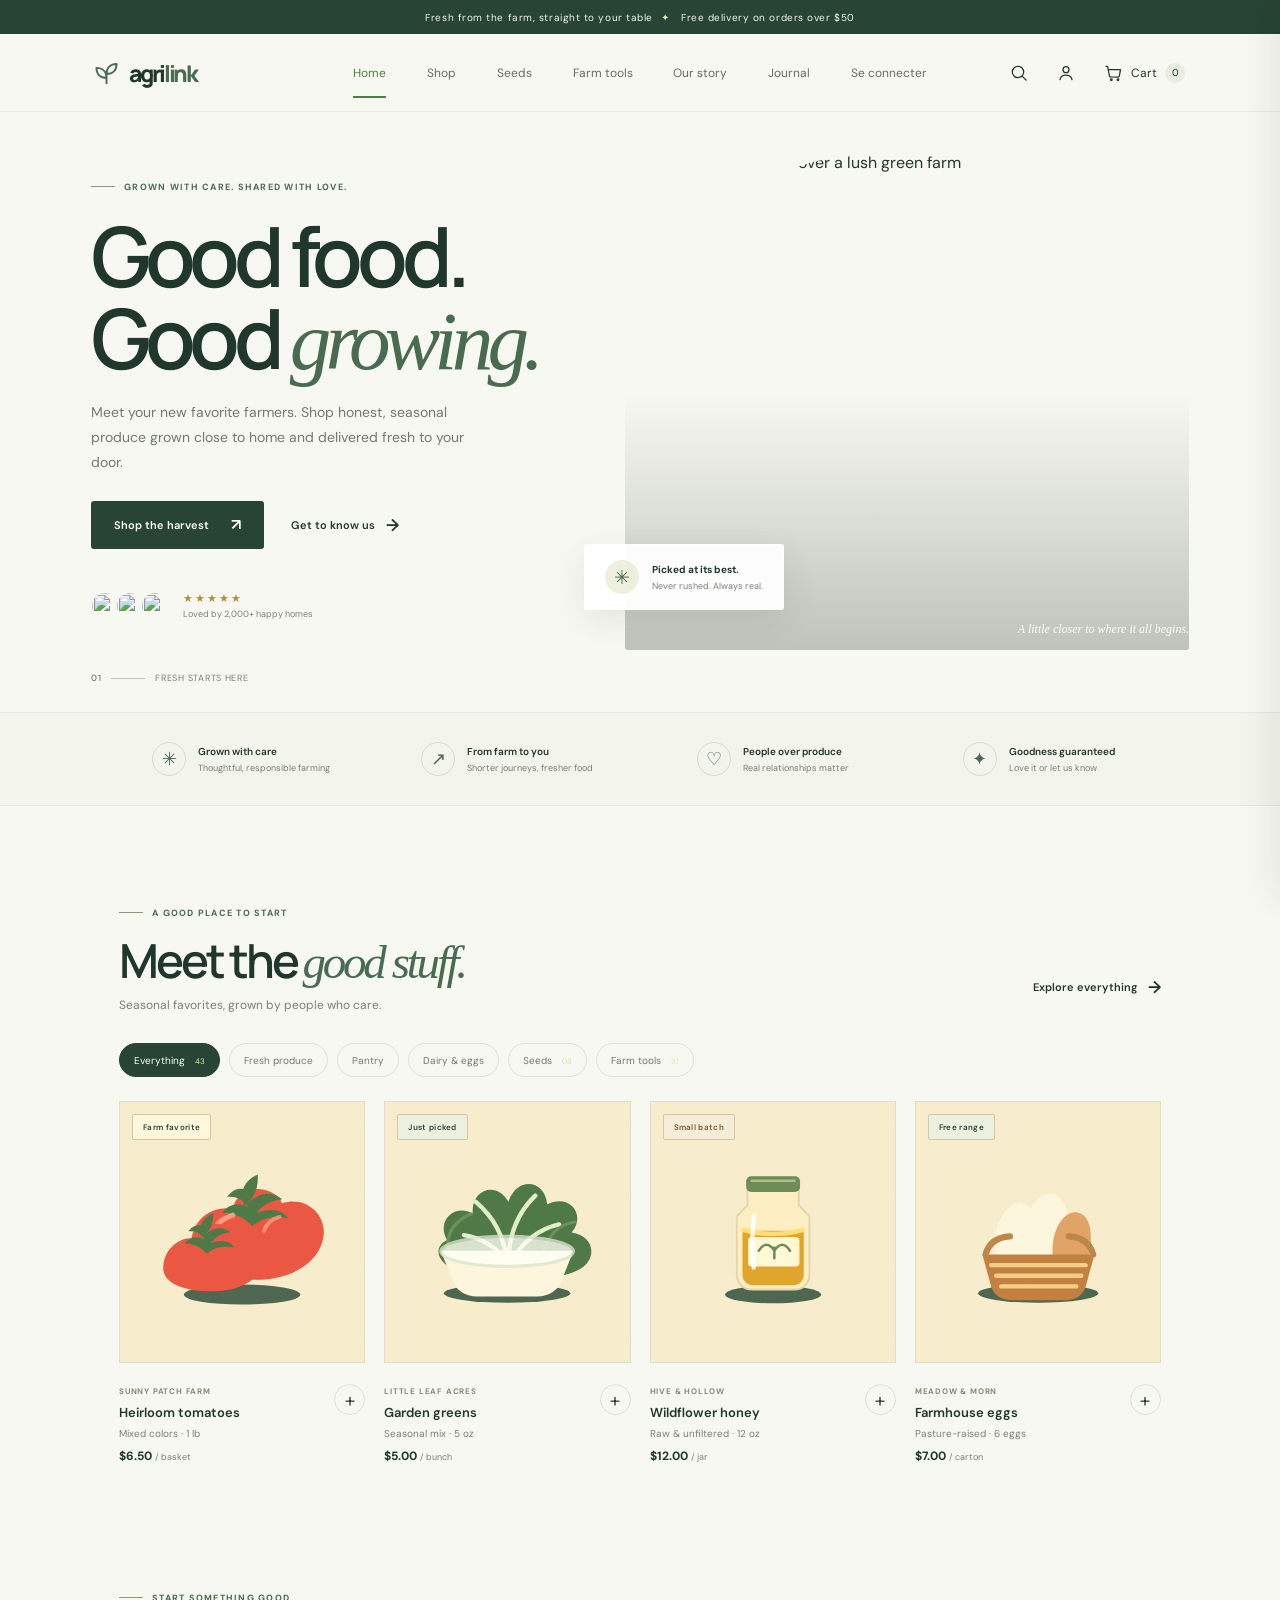
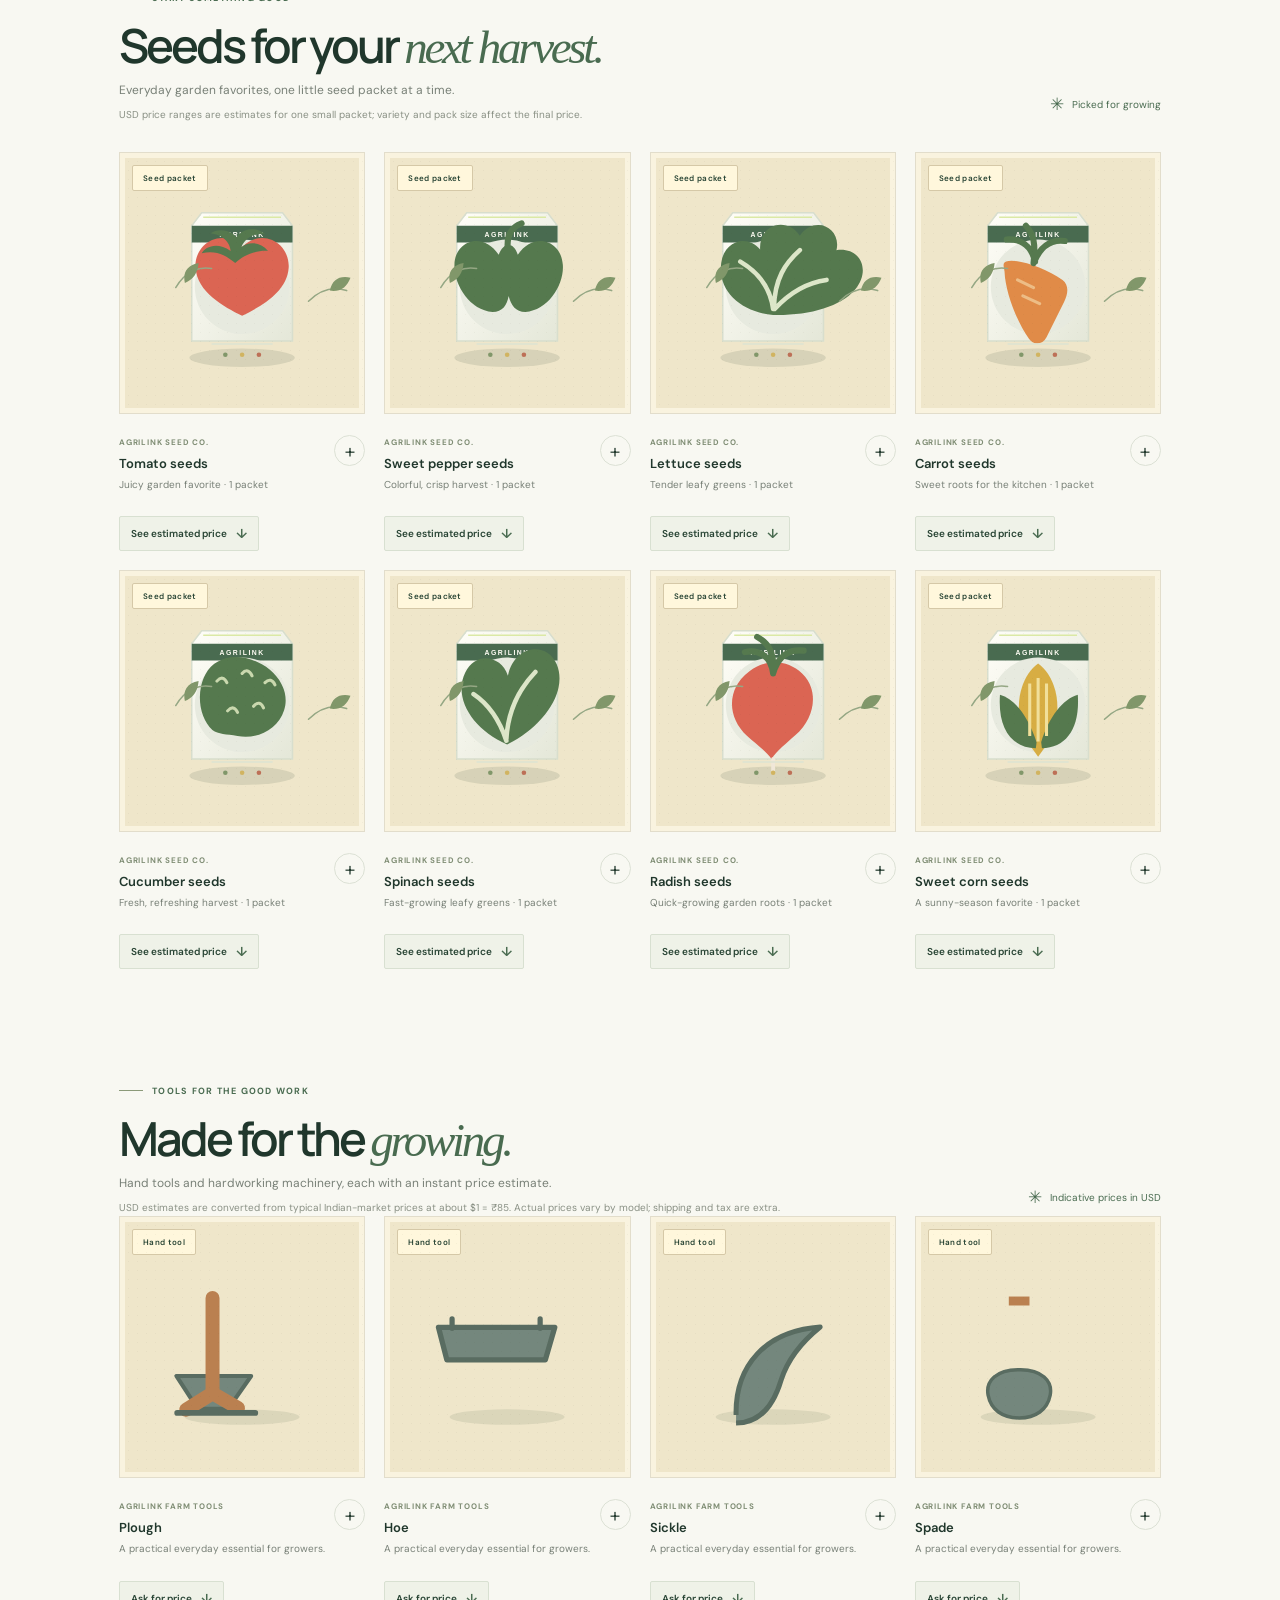
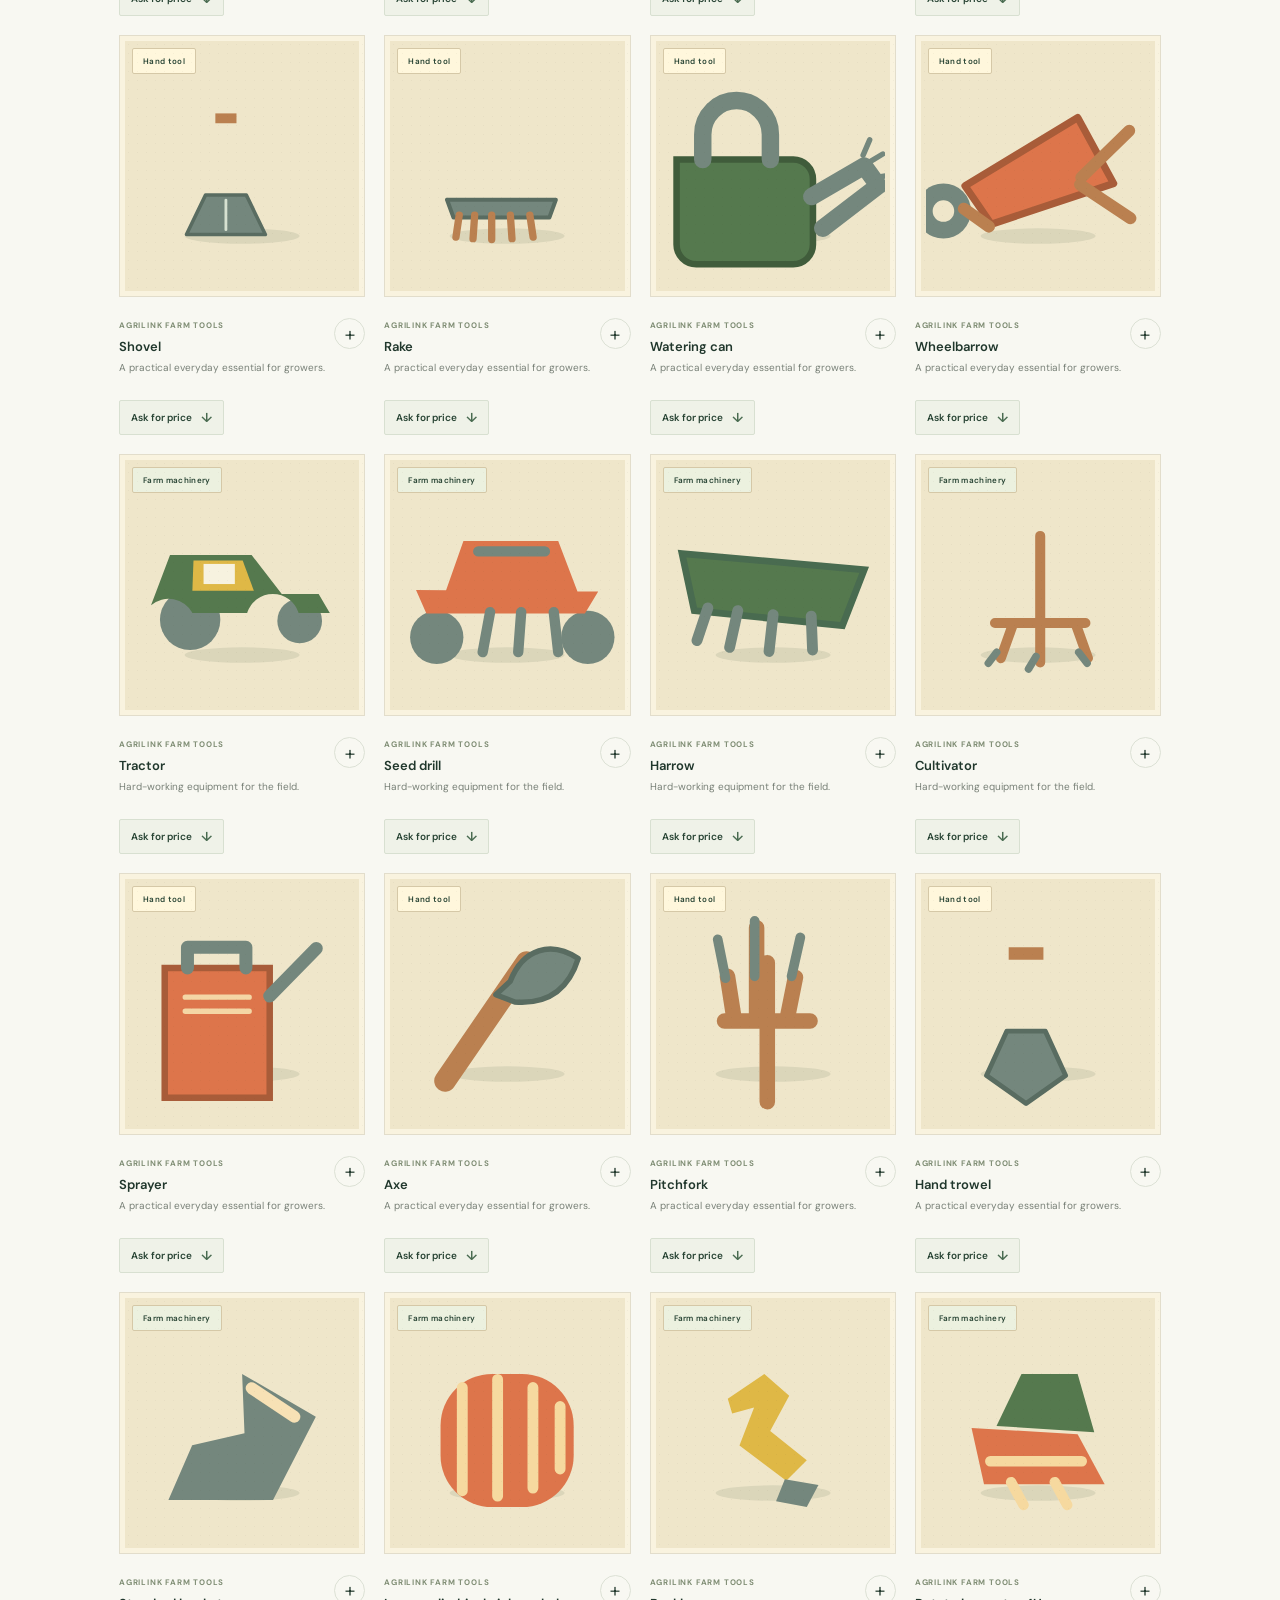
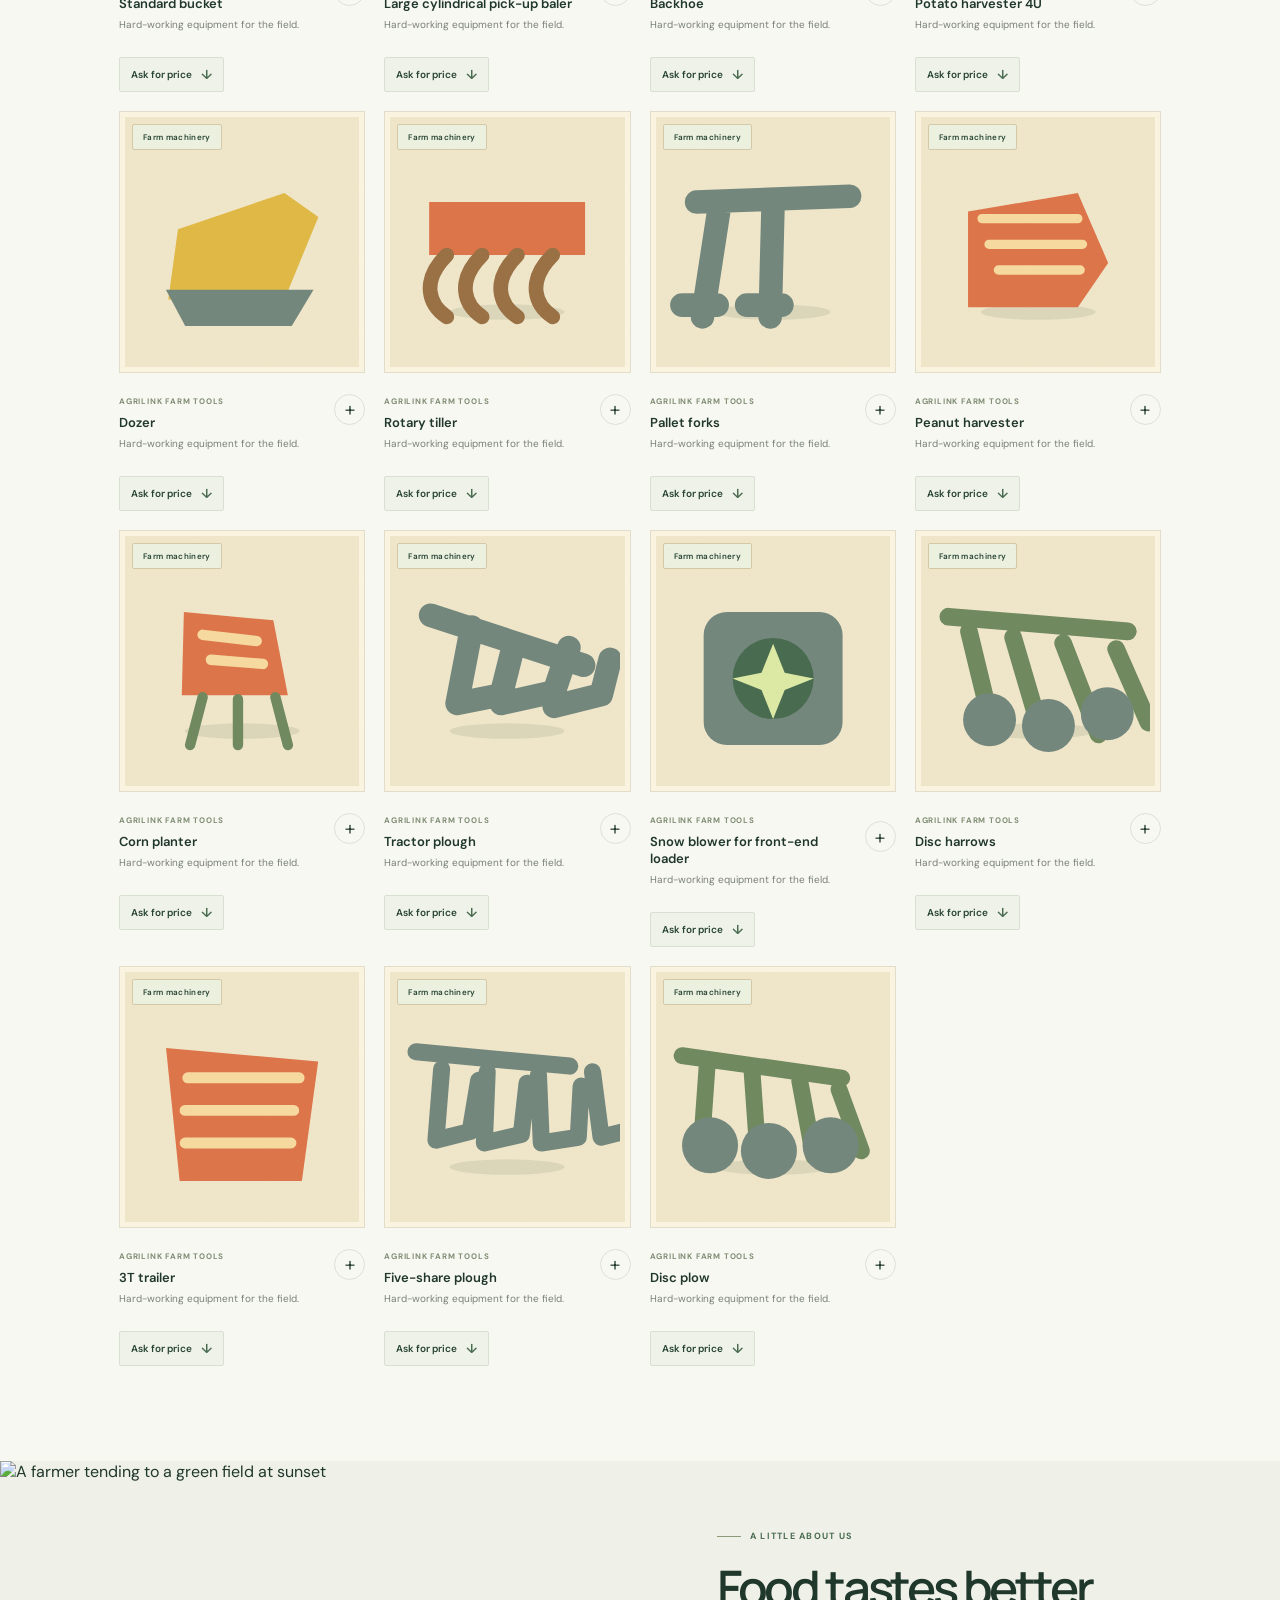
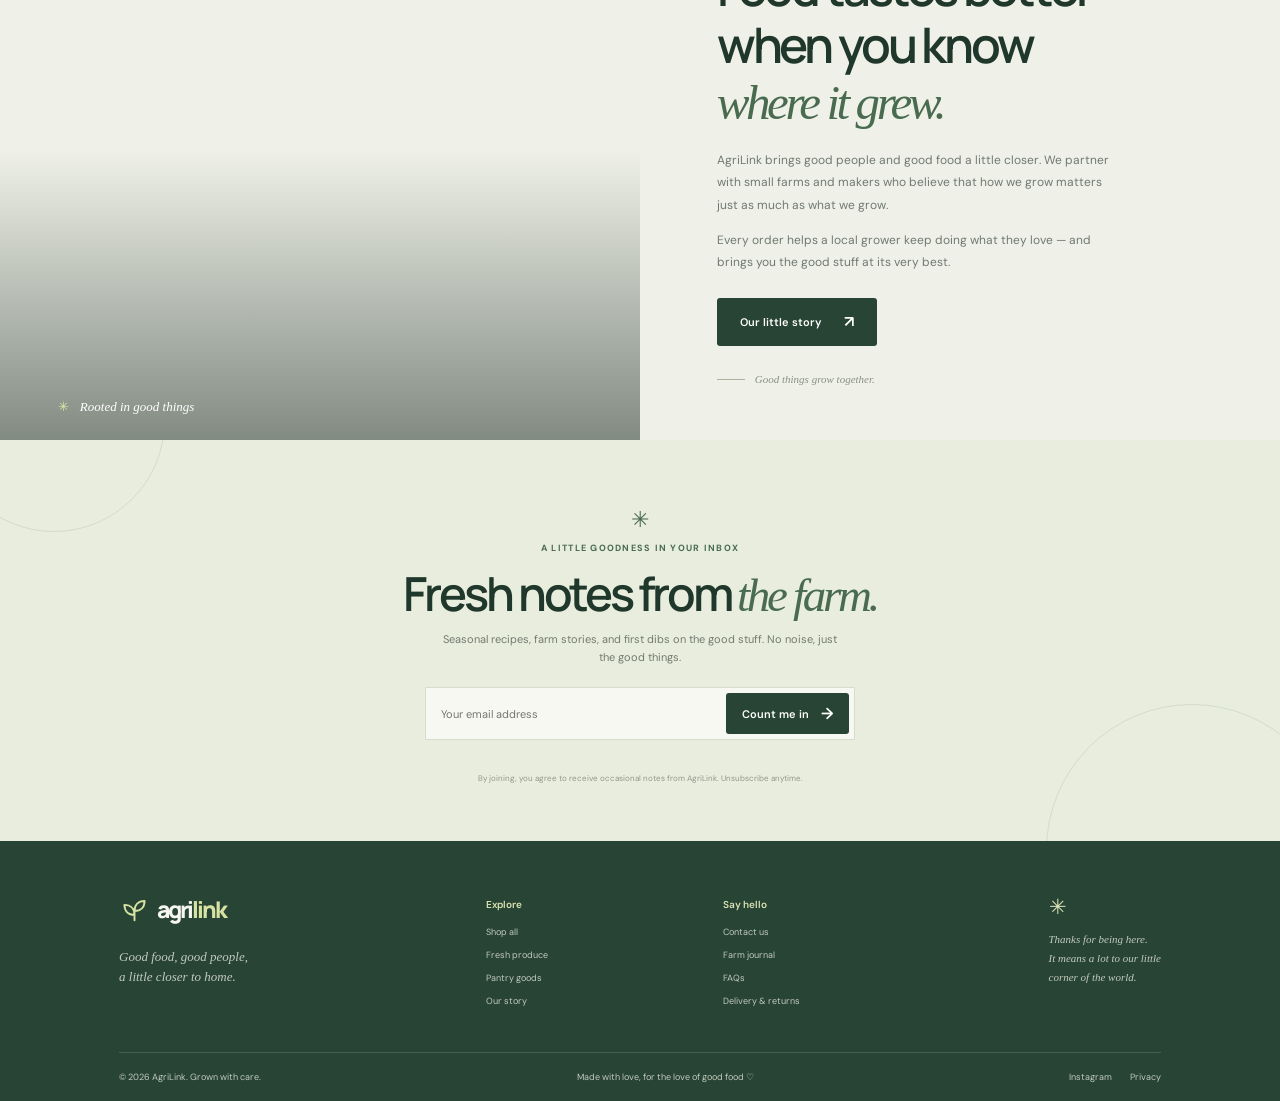
==== index.html @ 3dfce599 "Update index.html" ====
<!doctype html>
<html lang="en">
<head>
  <meta charset="utf-8">
  <meta name="viewport" content="width=device-width, initial-scale=1">
  <meta name="theme-color" content="#f8f8f2">
  <meta name="description" content="AgriLink connects you to trusted farm-fresh food and the people who grow it.">
  <title>AgriLink — Farm fresh, delivered</title>
  <link rel="preconnect" href="https://fonts.googleapis.com">
  <link rel="preconnect" href="https://fonts.gstatic.com" crossorigin>
  <link href="https://fonts.googleapis.com/css2?family=DM+Sans:wght@400;500;600;700&family=Manrope:wght@400;500;600;700;800&display=swap" rel="stylesheet">
  <link rel="stylesheet" href="style.css">
  <script src="agri.js" defer></script>
  <style>
    .main-nav .nav-link { position: relative; }
    .main-nav .nav-link::after {
      position: absolute;
      right: 0;
      bottom: -9px;
      left: 0;
      height: 2px;
      transform: scaleX(0);
      transform-origin: left;
      background: #4f7d45;
      content: "";
      transition: transform .2s ease;
    }
    .main-nav .nav-link:hover,
    .main-nav .nav-link.active { color: #4f7d45; }
    .main-nav .nav-link.active::after { transform: scaleX(1); }
    @media (max-width: 760px) {
      .main-nav .nav-link::after { bottom: -3px; }
    }
  </style>
</head>
<body>
  <div class="announcement">
    <p>Fresh from the farm, straight to your table<span aria-hidden="true">✦</span> Free delivery on orders over $50</p>
  </div>

  <header class="site-header">
    <a class="brand" href="#home" aria-label="AgriLink home">
      <span class="brand-mark" aria-hidden="true">
        <svg viewBox="0 0 40 40" fill="none"><path d="M20 34V19m0 8c-8 0-13-5-13-13 8 0 13 5 13 13Zm0-5c0-8 5-13 13-13 0 8-5 13-13 13Z" stroke="currentColor" stroke-width="2.5" stroke-linecap="round" stroke-linejoin="round"/></svg>
      </span>
      <span>agri<span class="brand-accent">link</span></span>
    </a>

    <button class="menu-toggle" type="button" aria-label="Open navigation" aria-expanded="false">
      <span></span><span></span><span></span>
    </button>

    <nav class="main-nav" aria-label="Main navigation">
      <a class="nav-link active" href="#home" aria-current="page">Home</a>
      <a class="nav-link" href="#shop">Shop</a>
      <a class="nav-link" href="#seeds">Seeds</a>
      <a class="nav-link" href="#tools">Farm tools</a>
      <a class="nav-link" href="#our-story">Our story</a>
      <a class="nav-link" href="#journal">Journal</a>
      <a class="nav-link" href="se_connecter.html">Se connecter</a>
    </nav>


    <div class="header-actions">
      <button class="icon-button search-toggle" type="button" aria-label="Search products">
        <svg viewBox="0 0 24 24" aria-hidden="true"><circle cx="10.8" cy="10.8" r="6.8"/><path d="m16 16 4.4 4.4"/></svg>
      </button>
      <a class="icon-button account-link" href="profile.html" aria-label="Your profile">
        <svg viewBox="0 0 24 24" aria-hidden="true"><circle cx="12" cy="8" r="3.6"/><path d="M4.8 20c.7-3.5 3.3-5.4 7.2-5.4s6.5 1.9 7.2 5.4"/></svg>
      </a>
      <button class="cart-button" type="button" aria-label="Shopping cart, 0 items">
        <svg viewBox="0 0 24 24" aria-hidden="true"><path d="M3.5 4h2l2.1 11.2a2 2 0 0 0 2 1.6h8.1a2 2 0 0 0 2-1.6L21 8H6.2"/><circle cx="10" cy="20" r="1"/><circle cx="18" cy="20" r="1"/></svg>
        <span>Cart</span><span class="cart-count" aria-live="polite">0</span>
      </button>
    </div>
  </header>
  <form class="search-panel" role="search" hidden>
    <label class="visually-hidden" for="site-search">Search AgriLink products</label>
    <input id="site-search" type="search" placeholder="What are you looking for?">
    <button type="submit" aria-label="Submit search"><svg viewBox="0 0 24 24" aria-hidden="true"><circle cx="10.8" cy="10.8" r="6.8"/><path d="m16 16 4.4 4.4"/></svg></button>
  </form>

  <main>
    <section class="hero" id="home">
      <div class="hero-copy">
        <span class="eyebrow"><span class="eyebrow-line"></span> Grown with care. Shared with love.</span>
        <h1>Good food.<br>Good <span class="serif-accent">growing.</span></h1>
        <p class="hero-description">Meet your new favorite farmers. Shop honest, seasonal produce grown close to home and delivered fresh to your door.</p>
        <div class="hero-actions">
          <a class="button button-dark" href="#shop">Shop the harvest <span aria-hidden="true">↗</span></a>
          <a class="text-link" href="#our-story">Get to know us <span aria-hidden="true">→</span></a>
        </div>
        <div class="hero-proof">
          <div class="avatar-stack" aria-hidden="true">
            <img src="https://images.unsplash.com/photo-1500648767791-00dcc994a43e?auto=format&fit=crop&w=80&q=80" alt="">
            <img src="https://images.unsplash.com/photo-1534528741775-53994a69daeb?auto=format&fit=crop&w=80&q=80" alt="">
            <img src="https://images.unsplash.com/photo-1506794778202-cad84cf45f1d?auto=format&fit=crop&w=80&q=80" alt="">
          </div>
          <div><span class="stars" aria-label="5 out of 5 stars">★★★★★</span><span class="proof-caption">Loved by 2,000+ happy homes</span></div>
        </div>
      </div>
      <div class="hero-visual">
        <img class="hero-image" src="https://images.unsplash.com/photo-1500382017468-9049fed747ef?auto=format&fit=crop&w=1400&q=88" alt="Golden morning light over a lush green farm">
        <div class="hero-image-wash"></div>
        <div class="floating-note">
          <span class="note-icon" aria-hidden="true">✳</span>
          <span><strong>Picked at its best.</strong><small>Never rushed. Always real.</small></span>
        </div>
        <span class="image-caption">A little closer to where it all begins.</span>
      </div>
      <div class="hero-bottom-note"><span>01</span><span class="note-rule"></span><span>Fresh starts here</span></div>
    </section>

    <section class="values-strip" aria-label="Our promises">
      <div><span class="value-icon" aria-hidden="true">✳</span><span><strong>Grown with care</strong><small>Thoughtful, responsible farming</small></span></div>
      <div><span class="value-icon" aria-hidden="true">↗</span><span><strong>From farm to you</strong><small>Shorter journeys, fresher food</small></span></div>
      <div><span class="value-icon" aria-hidden="true">♡</span><span><strong>People over produce</strong><small>Real relationships matter</small></span></div>
      <div><span class="value-icon" aria-hidden="true">✦</span><span><strong>Goodness guaranteed</strong><small>Love it or let us know</small></span></div>
    </section>

    <section class="shop-section section-wrap" id="shop">
      <div class="section-heading">
        <div>
          <span class="eyebrow"><span class="eyebrow-line"></span> A good place to start</span>
          <h2>Meet the <span class="serif-accent">good stuff.</span></h2>
          <p>Seasonal favorites, grown by people who care.</p>
        </div>
        <a class="text-link desktop-link" href="#products">Explore everything <span aria-hidden="true">→</span></a>
      </div>

      <div class="category-list" role="group" aria-label="Filter products by category">
        <button class="category-chip selected" type="button" data-category="all" aria-pressed="true">Everything <span>43</span></button>
        <button class="category-chip" type="button" data-category="produce" aria-pressed="false">Fresh produce</button>
        <button class="category-chip" type="button" data-category="pantry" aria-pressed="false">Pantry</button>
        <button class="category-chip" type="button" data-category="dairy" aria-pressed="false">Dairy & eggs</button>
        <button class="category-chip" type="button" data-category="seeds" aria-pressed="false">Seeds <span>08</span></button>
        <button class="category-chip" type="button" data-category="tools" aria-pressed="false">Farm tools <span>31</span></button>
      </div>

      <div class="product-grid" id="products">
        <article class="product-card" data-category="produce" data-name="heirloom tomatoes">
          <a class="product-image-wrap" href="#newsletter" aria-label="Heirloom tomatoes details">
            <svg class="food-clay-art" viewBox="0 0 320 300" role="img" aria-label="Clay-style heirloom tomatoes"><defs><linearGradient id="tomato-clay" x1="0" y1="0" x2="1" y2="1"><stop stop-color="#f28c69"/><stop offset="1" stop-color="#b7473d"/></linearGradient><linearGradient id="leaf-clay" x1="0" y1="0" x2="1" y2="1"><stop stop-color="#9cb783"/><stop offset="1" stop-color="#496b50"/></linearGradient><filter id="food-shadow" x="-30%" y="-30%" width="160%" height="170%"><feDropShadow dx="0" dy="12" stdDeviation="9" flood-color="#304b37" flood-opacity=".18"/></filter></defs><ellipse cx="160" cy="250" rx="93" ry="16" fill="#284434" opacity=".1"/><g filter="url(#food-shadow)"><path d="M79 174c-3-37 27-67 66-61 8-39 62-42 79-9 37-12 71 17 66 53-4 33-35 59-79 67-47 9-127-6-132-50Z" fill="url(#tomato-clay)"/><path d="M165 111c-11-24-2-43 20-53 1 20-4 34-15 45 22-20 43-16 54-5-19 2-31 8-41 22 24-10 42-5 51 8-22-5-42-1-58 13-11-13-28-21-48-22 12-14 27-17 42-8-8-13-20-18-34-17 9-12 19-15 29-12Z" fill="url(#leaf-clay)"/><path d="M108 165c4-22 18-36 37-42" fill="none" stroke="#ffb29a" stroke-width="8" stroke-linecap="round" opacity=".75"/><path d="M195 148c4-12 13-19 25-22" fill="none" stroke="#f9aa91" stroke-width="6" stroke-linecap="round" opacity=".65"/></g><g filter="url(#food-shadow)"><path d="M34 208c0-29 24-52 53-48 7-30 48-31 61-6 28-8 52 13 48 40-4 25-28 44-62 49-38 6-100-2-100-35Z" fill="url(#tomato-clay)"/><path d="M94 159c-5-19 3-32 20-39 0 16-4 26-13 34 17-14 32-11 41-3-15 1-24 6-32 17 18-7 31-3 38 7-17-4-32-1-44 10-8-10-21-16-36-17 9-10 20-12 32-6-6-10-15-14-26-13 7-9 14-11 20-9Z" fill="url(#leaf-clay)"/></g></svg>
            <span class="product-tag">Farm favorite</span>
          </a>
          <div class="product-info"><div><span class="product-farm">SUNNY PATCH FARM</span><h3>Heirloom tomatoes</h3></div><button class="add-button" type="button" aria-label="Add Heirloom tomatoes to cart" data-product="Heirloom tomatoes" data-price="6.50">+</button></div>
          <p class="product-detail">Mixed colors · 1 lb</p><p class="product-price">$6.50 <span>/ basket</span></p>
        </article>
        <article class="product-card" data-category="produce" data-name="garden greens">
          <a class="product-image-wrap" href="#newsletter" aria-label="Garden greens details">
            <svg class="food-clay-art" viewBox="0 0 320 300" role="img" aria-label="Clay-style garden greens"><defs><linearGradient id="greens-clay" x1="0" y1="0" x2="1" y2="1"><stop stop-color="#abc28d"/><stop offset="1" stop-color="#496b50"/></linearGradient><linearGradient id="bowl-clay" x1="0" y1="0" x2="0" y2="1"><stop stop-color="#fffdf4"/><stop offset="1" stop-color="#cbd5bf"/></linearGradient><filter id="greens-shadow" x="-30%" y="-30%" width="160%" height="170%"><feDropShadow dx="0" dy="12" stdDeviation="9" flood-color="#304b37" flood-opacity=".18"/></filter></defs><ellipse cx="160" cy="248" rx="101" ry="15" fill="#284434" opacity=".1"/><g filter="url(#greens-shadow)"><path d="M64 163c-18-31 13-59 41-42-3-41 40-52 57-19 14-42 59-35 62 4 36-18 63 17 39 45 38 5 43 46 8 61-48 22-147 15-195-2-26-10-36-35-12-47Z" fill="url(#greens-clay)"/><path d="M161 201c-6-46-23-75-51-99m52 99c0-51 18-85 43-109m-41 109c21-37 47-56 79-63m-78 63c-23-28-47-42-74-46" fill="none" stroke="#dce9c7" stroke-width="7" stroke-linecap="round"/><path d="M68 191c-9-34 4-57 35-70m112 68c10-35 27-52 54-55" fill="none" stroke="#789567" stroke-width="5" stroke-linecap="round" opacity=".8"/><path d="M54 180h212l-19 48c-6 16-20 25-39 25h-96c-19 0-33-9-39-25l-19-48Z" fill="url(#bowl-clay)"/><ellipse cx="160" cy="181" rx="106" ry="24" fill="#f8f8ef" stroke="#d7dfcd" stroke-width="5"/></g></svg>
            <span class="product-tag tag-soft">Just picked</span>
          </a>
          <div class="product-info"><div><span class="product-farm">LITTLE LEAF ACRES</span><h3>Garden greens</h3></div><button class="add-button" type="button" aria-label="Add Garden greens to cart" data-product="Garden greens" data-price="5.00">+</button></div>
          <p class="product-detail">Seasonal mix · 5 oz</p><p class="product-price">$5.00 <span>/ bunch</span></p>
        </article>
        <article class="product-card" data-category="pantry" data-name="wildflower honey">
          <a class="product-image-wrap" href="#newsletter" aria-label="Wildflower honey details">
            <svg class="food-clay-art" viewBox="0 0 320 300" role="img" aria-label="Clay-style jar of wildflower honey"><defs><linearGradient id="honey-clay" x1="0" y1="0" x2="1" y2="1"><stop stop-color="#f5cb68"/><stop offset=".55" stop-color="#d89b37"/><stop offset="1" stop-color="#aa6e25"/></linearGradient><linearGradient id="jar-clay" x1="0" y1="0" x2="1" y2="0"><stop stop-color="#fff5d8"/><stop offset=".22" stop-color="#fffdf2"/><stop offset=".75" stop-color="#e7d5a9"/><stop offset="1" stop-color="#fff7dc"/></linearGradient><filter id="honey-shadow" x="-30%" y="-30%" width="160%" height="170%"><feDropShadow dx="0" dy="12" stdDeviation="9" flood-color="#593f1f" flood-opacity=".2"/></filter></defs><ellipse cx="160" cy="250" rx="77" ry="14" fill="#284434" opacity=".1"/><g filter="url(#honey-shadow)"><path d="M119 76h82v31l17 18v93c0 14-10 24-24 24h-68c-14 0-24-10-24-24v-93l17-18V76Z" fill="url(#jar-clay)" stroke="#ddcfaa" stroke-width="3"/><path d="M111 148h98v70c0 10-7 17-17 17h-64c-10 0-17-7-17-17v-70Z" fill="url(#honey-clay)"/><path d="M113 147c26 8 65 8 94 0" fill="none" stroke="#f7d980" stroke-width="7" stroke-linecap="round"/><rect x="117" y="61" width="86" height="25" rx="8" fill="#71895e"/><path d="M126 68h68" stroke="#a9bd88" stroke-width="4" stroke-linecap="round"/><rect x="120" y="158" width="82" height="47" rx="6" fill="#fff6df" opacity=".94"/><path d="M137 180c8-13 17-13 25 0 8-13 17-13 25 0m-25-5v17" fill="none" stroke="#71895e" stroke-width="4" stroke-linecap="round"/><path d="M130 124c-4 25-4 61-1 83" fill="none" stroke="#fff" stroke-width="7" stroke-linecap="round" opacity=".75"/></g></svg>
            <span class="product-tag tag-gold">Small batch</span>
          </a>
          <div class="product-info"><div><span class="product-farm">HIVE & HOLLOW</span><h3>Wildflower honey</h3></div><button class="add-button" type="button" aria-label="Add Wildflower honey to cart" data-product="Wildflower honey" data-price="12.00">+</button></div>
          <p class="product-detail">Raw & unfiltered · 12 oz</p><p class="product-price">$12.00 <span>/ jar</span></p>
        </article>
        <article class="product-card" data-category="dairy" data-name="farmhouse eggs">
          <a class="product-image-wrap" href="#newsletter" aria-label="Farmhouse eggs details">
            <svg class="food-clay-art" viewBox="0 0 320 300" role="img" aria-label="Clay-style farmhouse eggs in a basket"><defs><linearGradient id="egg-clay" x1="0" y1="0" x2="1" y2="1"><stop stop-color="#fffdf0"/><stop offset="1" stop-color="#d9c9a5"/></linearGradient><linearGradient id="basket-clay" x1="0" y1="0" x2="0" y2="1"><stop stop-color="#d4aa70"/><stop offset="1" stop-color="#9a7045"/></linearGradient><filter id="eggs-shadow" x="-30%" y="-30%" width="160%" height="170%"><feDropShadow dx="0" dy="12" stdDeviation="9" flood-color="#493a27" flood-opacity=".2"/></filter></defs><ellipse cx="160" cy="248" rx="96" ry="15" fill="#284434" opacity=".1"/><g filter="url(#eggs-shadow)"><path d="M91 180c-4-38 15-75 39-76 25-1 36 37 33 76-2 26-13 39-34 39-22 0-35-14-38-39Z" fill="url(#egg-clay)"/><path d="M141 159c-4-38 17-73 41-70 24 3 32 42 26 79-4 24-16 36-37 34-21-2-32-16-30-43Z" fill="url(#egg-clay)"/><path d="M183 179c0-35 19-64 40-60 22 4 25 39 18 70-5 22-16 32-34 29-18-3-25-15-24-39Z" fill="#d6a36f"/><path d="M71 186h179l-14 51c-4 14-17 22-33 22h-85c-16 0-29-8-33-22l-14-51Z" fill="url(#basket-clay)"/><path d="M85 203h151m-143 17h136m-128 17h120" stroke="#edc98f" stroke-width="7" stroke-linecap="round"/><path d="M76 186c5-18 19-28 39-29m94 0c20 1 34 11 39 29" fill="none" stroke="#b48755" stroke-width="10" stroke-linecap="round"/></g></svg>
            <span class="product-tag tag-soft">Free range</span>
          </a>
          <div class="product-info"><div><span class="product-farm">MEADOW & MORN</span><h3>Farmhouse eggs</h3></div><button class="add-button" type="button" aria-label="Add Farmhouse eggs to cart" data-product="Farmhouse eggs" data-price="7.00">+</button></div>
          <p class="product-detail">Pasture-raised · 6 eggs</p><p class="product-price">$7.00 <span>/ carton</span></p>
        </article>
      </div>
      <p class="empty-state" hidden>No products found in this category.</p>
      <a class="button button-outline mobile-explore" href="#products">Explore everything <span aria-hidden="true">→</span></a>
    </section>

    <section class="seeds-section section-wrap" id="seeds">
      <div class="section-heading">
        <div>
          <span class="eyebrow"><span class="eyebrow-line"></span> Start something good</span>
          <h2>Seeds for your <span class="serif-accent">next harvest.</span></h2>
          <p>Everyday garden favorites, one little seed packet at a time.</p>
          <p class="seeds-disclaimer">USD price ranges are estimates for one small packet; variety and pack size affect the final price.</p>
        </div>
        <span class="tools-note"><span aria-hidden="true">✳</span> Picked for growing</span>
      </div>
      <div class="product-grid seeds-grid" id="seed-products"></div>
    </section>

    <section class="tools-section section-wrap" id="tools">
      <div class="section-heading">
        <div>
          <span class="eyebrow"><span class="eyebrow-line"></span> Tools for the good work</span>
          <h2>Made for the <span class="serif-accent">growing.</span></h2>
          <p>Hand tools and hardworking machinery, each with an instant price estimate.</p>
          <p class="tools-disclaimer">USD estimates are converted from typical Indian-market prices at about $1 = ₹85. Actual prices vary by model; shipping and tax are extra.</p>
        </div>
        <span class="tools-note"><span aria-hidden="true">✳</span> Indicative prices in USD</span>
      </div>

      <div class="product-grid" id="farm-tools"></div>
    </section>

    <section class="story-section" id="our-story">
      <div class="story-image">
        <img src="https://images.unsplash.com/photo-1472396961693-142e6e269027?auto=format&fit=crop&w=1100&q=85" alt="A farmer tending to a green field at sunset">
        <span class="story-image-label"><span aria-hidden="true">✳</span> Rooted in good things</span>
      </div>
      <div class="story-copy">
        <span class="eyebrow"><span class="eyebrow-line"></span> A little about us</span>
        <h2>Food tastes better when you know <span class="serif-accent">where it grew.</span></h2>
        <p>AgriLink brings good people and good food a little closer. We partner with small farms and makers who believe that how we grow matters just as much as what we grow.</p>
        <p>Every order helps a local grower keep doing what they love — and brings you the good stuff at its very best.</p>
        <a class="button button-dark" href="#newsletter">Our little story <span aria-hidden="true">↗</span></a>
        <div class="story-signoff"><span class="signoff-line"></span><span>Good things grow together.</span></div>
      </div>
    </section>

    <section class="newsletter-section" id="newsletter">
      <div class="newsletter-mark" aria-hidden="true">✳</div>
      <span class="eyebrow">A little goodness in your inbox</span>
      <h2>Fresh notes from <span class="serif-accent">the farm.</span></h2>
      <p>Seasonal recipes, farm stories, and first dibs on the good stuff. No noise, just the good things.</p>
      <form class="newsletter-form">
        <label class="visually-hidden" for="email-address">Your email address</label>
        <input id="email-address" name="email" type="email" placeholder="Your email address" autocomplete="email" required>
        <button class="button button-dark" type="submit">Count me in <span aria-hidden="true">→</span></button>
      </form>
      <p class="newsletter-message" aria-live="polite"></p>
      <small>By joining, you agree to receive occasional notes from AgriLink. Unsubscribe anytime.</small>
    </section>
  </main>

  <footer class="site-footer" id="journal">
    <div class="footer-top">
      <div class="footer-brand">
        <a class="brand" href="#home">
          <span class="brand-mark" aria-hidden="true">
            <svg viewBox="0 0 40 40" fill="none"><path d="M20 34V19m0 8c-8 0-13-5-13-13 8 0 13 5 13 13Zm0-5c0-8 5-13 13-13 0 8-5 13-13 13Z" stroke="currentColor" stroke-width="2.5" stroke-linecap="round" stroke-linejoin="round"/></svg>
          </span>
          <span>agri<span class="brand-accent">link</span></span>
        </a>
        <p>Good food, good people,<br>a little closer to home.</p>
      </div>
      <div class="footer-column"><h3>Explore</h3><a href="#shop">Shop all</a><a href="#shop">Fresh produce</a><a href="#shop">Pantry goods</a><a href="#our-story">Our story</a></div>
      <div class="footer-column"><h3>Say hello</h3><a href="mailto:hello@agrilink.example">Contact us</a><a href="#journal">Farm journal</a><a href="#newsletter">FAQs</a><a href="#newsletter">Delivery & returns</a></div>
      <div class="footer-note"><span aria-hidden="true">✳</span><p>Thanks for being here.<br>It means a lot to our little<br>corner of the world.</p></div>
    </div>
    <div class="footer-bottom"><span>© <span class="current-year"></span> AgriLink. Grown with care.</span><span>Made with love, for the love of good food <span aria-hidden="true">♡</span></span><div><a href="#newsletter">Instagram</a><a href="#newsletter">Privacy</a></div></div>
  </footer>

  <div class="toast" role="status" aria-live="polite"></div>
  <div class="cart-backdrop" hidden></div>
  <aside class="cart-drawer" aria-label="Shopping cart" aria-hidden="true">
    <div class="drawer-heading"><div><span class="eyebrow">Your little harvest</span><h2>Your cart <span class="drawer-count">(0)</span></h2></div><button class="drawer-close" type="button" aria-label="Close cart">×</button></div>
    <p class="cart-empty">Your cart is looking a little empty. The good stuff is just a scroll away.</p>
    <ul class="cart-items"></ul>
    <div class="cart-summary" hidden><div><span>Subtotal</span><strong class="cart-subtotal">$0.00</strong></div><p>Delivery calculated at checkout.</p><button class="button button-dark checkout-button" type="button">Continue to checkout <span aria-hidden="true">→</span></button></div>
  </aside>
  <script>
    (() => {
      const mainNavigation = document.querySelector(".main-nav");

      mainNavigation.addEventListener("click", (event) => {
        if (!(event.target instanceof Element)) return;
        const selectedLink = event.target.closest(".nav-link");
        if (!selectedLink) return;

        mainNavigation.querySelectorAll(".nav-link").forEach((link) => {
          const isSelected = link === selectedLink;
          link.classList.toggle("active", isSelected);
          if (isSelected) {
            link.setAttribute("aria-current", "page");
          } else {
            link.removeAttribute("aria-current");
          }
        });
      });
    })();
  </script>
</body>
</html>
---- style.css ----
:root {
  color-scheme: light;
  --paper: #f8f8f2;
  --white: #fff;
  --ink: #20372c;
  --muted: #788077;
  --green: #496b50;
  --green-deep: #284434;
  --lime: #dbe9a5;
  --line: #e6e8df;
  --serif: Georgia, "Times New Roman", serif;
  font-family: "DM Sans", sans-serif;
  color: var(--ink);
  background: var(--paper);
  font-synthesis: none;
  text-rendering: optimizeLegibility;
  -webkit-font-smoothing: antialiased;
}

* { box-sizing: border-box; }
html { scroll-behavior: smooth; scroll-padding-top: 105px; }
body { margin: 0; min-width: 320px; }
body.drawer-open { overflow: hidden; }
button, input { font: inherit; }
button, a { -webkit-tap-highlight-color: transparent; }
a { color: inherit; text-decoration: none; }
button { color: inherit; }
img { display: block; max-width: 100%; }
[hidden] { display: none !important; }
.visually-hidden { position: absolute; width: 1px; height: 1px; padding: 0; margin: -1px; overflow: hidden; clip: rect(0, 0, 0, 0); white-space: nowrap; border: 0; }

.announcement {
  display: flex;
  min-height: 34px;
  align-items: center;
  justify-content: center;
  padding: 6px 18px;
  background: var(--green-deep);
  color: #f6f5e8;
  text-align: center;
}
.announcement p { margin: 0; font-size: 10px; letter-spacing: .055em; }
.announcement span { margin: 0 8px; color: var(--lime); }

.site-header {
  position: sticky;
  z-index: 10;
  top: 0;
  display: grid;
  min-height: 78px;
  grid-template-columns: 1fr auto 1fr;
  align-items: center;
  padding: 0 7.1%;
  border-bottom: 1px solid rgba(32, 55, 44, .08);
  background: rgba(248, 248, 242, .96);
  backdrop-filter: blur(12px);
}
.brand { display: inline-flex; width: fit-content; align-items: center; gap: 7px; font-family: "Manrope", sans-serif; font-size: 23px; font-weight: 800; letter-spacing: -.09em; }
.brand-mark { display: inline-flex; width: 31px; height: 31px; align-items: center; justify-content: center; color: var(--green); }
.brand-mark svg { width: 100%; height: 100%; }
.brand-accent { color: var(--green); }
.main-nav { display: flex; align-items: center; gap: clamp(20px, 3.2vw, 48px); }
.nav-link { position: relative; padding: 8px 0; color: #626d63; font-size: 12px; transition: color .2s ease; }
.nav-link:hover, .nav-link.active { color: var(--ink); }
.nav-link.active::after { position: absolute; right: 0; bottom: 1px; left: 0; height: 1px; background: var(--green); content: ""; }
.header-actions { display: flex; align-items: center; justify-self: end; gap: 19px; }
.icon-button, .cart-button { display: inline-flex; align-items: center; justify-content: center; padding: 4px; border: 0; background: transparent; cursor: pointer; }
.icon-button svg, .cart-button svg { width: 20px; height: 20px; fill: none; stroke: currentColor; stroke-linecap: round; stroke-linejoin: round; stroke-width: 1.5; }
.cart-button { gap: 8px; font-size: 12px; }
.cart-count { display: inline-grid; width: 20px; height: 20px; place-items: center; border-radius: 50%; background: #e9eddd; font-size: 10px; }
.menu-toggle { display: none; }
.search-panel { position: absolute; z-index: 11; top: 100%; right: 7%; display: flex; width: min(430px, 86vw); align-items: center; gap: 10px; padding: 12px 14px 12px 18px; border: 1px solid var(--line); border-radius: 0 0 8px 8px; background: var(--white); box-shadow: 0 14px 30px #20372c16; }
.search-panel input { width: 100%; border: 0; outline: 0; color: var(--ink); font-size: 13px; }
.search-panel button { display: grid; width: 34px; height: 34px; flex: 0 0 auto; place-items: center; border: 0; border-radius: 50%; background: var(--paper); cursor: pointer; }
.search-panel svg { width: 17px; height: 17px; fill: none; stroke: currentColor; stroke-linecap: round; stroke-width: 1.6; }

.hero { position: relative; display: grid; min-height: 600px; grid-template-columns: 47% 53%; padding: 40px 7.1% 62px; overflow: hidden; }
.hero-copy { z-index: 1; align-self: center; padding: 5px 7% 14px 0; }
.eyebrow { display: inline-flex; align-items: center; gap: 9px; color: var(--green); font-size: 9px; font-weight: 700; letter-spacing: .14em; text-transform: uppercase; }
.eyebrow-line { display: inline-block; width: 24px; height: 1px; background: #8b9a79; }
h1, h2, h3, p { margin-top: 0; }
.hero h1 { margin: 22px 0 17px; font-family: "Manrope", sans-serif; font-size: clamp(56px, 6.5vw, 89px); font-weight: 600; letter-spacing: -.075em; line-height: .98; }
.serif-accent { color: var(--green); font-family: var(--serif); font-weight: 400; font-style: italic; letter-spacing: -.07em; }
.hero-description { max-width: 395px; margin-bottom: 26px; color: #717970; font-size: 14px; line-height: 1.8; }
.hero-actions { display: flex; align-items: center; gap: 27px; }
.button { display: inline-flex; min-height: 48px; align-items: center; justify-content: center; gap: 22px; padding: 0 22px; border: 1px solid transparent; border-radius: 3px; cursor: pointer; font-size: 11px; font-weight: 600; transition: background .2s ease, color .2s ease, transform .2s ease; }
.button:hover { transform: translateY(-2px); }
.button-dark { background: var(--green-deep); color: white; }
.button-dark:hover { background: #365a43; }
.button-dark span { font-size: 16px; line-height: 1; }
.button-outline { border-color: #cad1c5; background: transparent; color: var(--ink); }
.text-link { display: inline-flex; align-items: center; gap: 11px; padding: 8px 0; font-size: 11px; font-weight: 600; }
.text-link span { font-size: 17px; transition: transform .2s ease; }
.text-link:hover span { transform: translateX(4px); }
.hero-proof { display: flex; align-items: center; gap: 13px; margin-top: 42px; }
.avatar-stack { display: flex; padding-left: 4px; }
.avatar-stack img { width: 30px; height: 30px; margin-left: -5px; border: 2px solid var(--paper); border-radius: 50%; object-fit: cover; }
.stars { display: block; color: #b68a3b; font-size: 11px; letter-spacing: 2px; }
.proof-caption { display: block; margin-top: 3px; color: #7c8279; font-size: 9px; }
.hero-visual { position: relative; min-height: 480px; overflow: visible; }
.hero-image { position: absolute; inset: 0 0 0 3%; width: 97%; height: 100%; border-radius: 47% 47% 3px 3px; object-fit: cover; object-position: center; }
.hero-image-wash { position: absolute; inset: 0 0 0 3%; border-radius: 47% 47% 3px 3px; background: linear-gradient(180deg, #183c2500 48%, #14281940 100%); pointer-events: none; }
.floating-note { position: absolute; bottom: 40px; left: -4%; display: flex; align-items: center; gap: 13px; padding: 15px 20px; border: 1px solid #ffffffaa; border-radius: 3px; background: #fffffff2; box-shadow: 0 10px 35px #1e392419; }
.note-icon { display: grid; width: 34px; height: 34px; place-items: center; border-radius: 50%; background: #edf0dd; color: var(--green); font-size: 19px; }
.floating-note strong, .floating-note small { display: block; }
.floating-note strong { font-size: 10px; }
.floating-note small { margin-top: 4px; color: var(--muted); font-size: 9px; }
.image-caption { position: absolute; right: 0; bottom: 13px; color: #fff; font-family: var(--serif); font-size: 12px; font-style: italic; }
.hero-bottom-note { position: absolute; bottom: 28px; left: 7.1%; display: flex; align-items: center; gap: 10px; color: var(--muted); font-size: 9px; letter-spacing: .08em; text-transform: uppercase; }
.hero-bottom-note > span:first-child { color: var(--green); }
.note-rule { width: 34px; height: 1px; background: #bdc6b6; }

.values-strip { display: grid; grid-template-columns: repeat(4, 1fr); gap: 22px; padding: 29px 9.3%; border-top: 1px solid var(--line); border-bottom: 1px solid var(--line); background: #f3f4ec; }
.values-strip > div { display: flex; align-items: center; justify-content: center; gap: 12px; }
.value-icon { display: grid; width: 34px; height: 34px; flex: 0 0 auto; place-items: center; border: 1px solid #d8decf; border-radius: 50%; color: var(--green); font-family: var(--serif); font-size: 18px; }
.values-strip strong, .values-strip small { display: block; }
.values-strip strong { font-size: 10px; font-weight: 600; }
.values-strip small { margin-top: 4px; color: var(--muted); font-size: 9px; }

.section-wrap { padding-right: 9.3%; padding-left: 9.3%; }
.shop-section { padding-top: 91px; padding-bottom: 100px; }
.section-heading { display: flex; align-items: end; justify-content: space-between; }
.section-heading h2, .story-copy h2, .newsletter-section h2 { margin: 15px 0 9px; font-family: "Manrope", sans-serif; font-size: clamp(32px, 4vw, 47px); font-weight: 600; letter-spacing: -.065em; line-height: 1.12; }
.section-heading > div > p { margin-bottom: 0; color: var(--muted); font-size: 12px; }
.desktop-link { margin-bottom: 7px; }
.category-list { display: flex; flex-wrap: wrap; gap: 9px; margin: 30px 0 24px; }
.category-chip { min-height: 34px; padding: 0 14px; border: 1px solid #e0e3d9; border-radius: 30px; background: transparent; color: #73796f; cursor: pointer; font-size: 10px; transition: all .2s ease; }
.category-chip:hover { border-color: var(--green); }
.category-chip.selected { border-color: var(--green-deep); background: var(--green-deep); color: white; }
.category-chip span { margin-left: 7px; color: #dbe9a5; font-size: 8px; }
.product-grid { display: grid; grid-template-columns: repeat(4, minmax(0, 1fr)); gap: 19px; }
.product-card { min-width: 0; }
.product-image-wrap { position: relative; display: block; aspect-ratio: .94; overflow: hidden; background: #e6e9df; isolation: isolate; border: 1px solid #e2ddcb; box-shadow: inset 0 0 0 5px rgba(255, 251, 236, .65); }
.product-image-wrap::after { position: absolute; z-index: 2; inset: 0; background-image: radial-gradient(rgba(74, 63, 43, .24) .8px, transparent .9px); background-position: 4px 4px; background-size: 9px 9px; content: ""; opacity: .19; pointer-events: none; }
.food-clay-art, .seed-packet-art, .tool-clay-art { position: relative; z-index: 1; }
.product-image-wrap img { width: 100%; height: 100%; object-fit: cover; transition: transform .55s cubic-bezier(.2,.65,.3,1); }
.product-card:hover .product-image-wrap img { transform: scale(1.045); }
.food-clay-art { width: 100%; height: 100%; padding: 9%; background: #efe6ca; filter: saturate(1.12) contrast(1.06); }
.food-clay-art #tomato-clay stop { stop-color: #d85d4c; }
.food-clay-art #leaf-clay stop, .food-clay-art #greens-clay stop { stop-color: #55794e; }
.food-clay-art #bowl-clay stop { stop-color: #f5efd9; }
.food-clay-art #honey-clay stop { stop-color: #d6a33f; }
.food-clay-art #jar-clay stop { stop-color: #f4e8c4; }
.food-clay-art #egg-clay stop { stop-color: #f4efd9; }
.food-clay-art #basket-clay stop { stop-color: #b9824c; }
.food-clay-art [filter], .seed-packet-art [filter], .tool-clay-art [filter] { filter: none; }
.food-clay-art ellipse, .food-clay-art path[fill="#284434"] { opacity: .78; }
.product-card:hover .food-clay-art, .product-card:hover .seed-packet-art, .product-card:hover .tool-clay-art { transform: scale(1.035); }
.food-clay-art, .seed-packet-art, .tool-clay-art { transition: transform .55s cubic-bezier(.2,.65,.3,1); }
.product-tag { position: absolute; z-index: 3; top: 12px; left: 12px; padding: 7px 10px; border: 1px solid #d5c8a7; border-radius: 2px; background: #fff7dc; color: var(--green-deep); font-size: 8px; font-weight: 600; letter-spacing: .04em; }
.tag-soft { background: #ecf1df; }
.tag-gold { background: #f6edd8; color: #765b27; }
.product-info { display: flex; align-items: center; justify-content: space-between; gap: 6px; margin-top: 15px; }
.product-farm { color: #7f8d74; font-size: 8px; font-weight: 700; letter-spacing: .1em; }
.product-info h3 { margin: 5px 0 0; font-size: 13px; font-weight: 600; }
.add-button { display: grid; width: 31px; height: 31px; flex: 0 0 auto; place-items: center; border: 1px solid #dce1d5; border-radius: 50%; background: transparent; cursor: pointer; font-size: 20px; font-weight: 300; transition: background .2s ease, color .2s ease, border .2s ease; }
.add-button:hover { border-color: var(--green-deep); background: var(--green-deep); color: white; }
.product-detail { margin: 6px 0 8px; color: var(--muted); font-size: 10px; }
.product-price { margin-bottom: 0; font-size: 12px; font-weight: 700; }
.product-price span { color: var(--muted); font-size: 9px; font-weight: 400; }
.empty-state { padding: 35px 0; color: var(--muted); text-align: center; font-size: 13px; }
.mobile-explore { display: none; }

.seeds-section { padding-top: 18px; padding-bottom: 76px; }
.seeds-section .section-heading > div > .seeds-disclaimer { margin-top: 9px; color: #899084; font-size: 10px; line-height: 1.6; }
.seeds-grid { margin-top: 29px; }
.seed-product .seed-art-wrap {
  display: grid;
  place-items: center;
  background: #efe6ca;
}
.seed-packet-art { width: 100%; height: 100%; }
.seed-product .product-info { min-height: 36px; align-items: center; }
.seed-product .product-info > div { min-width: 0; }
.seed-product .product-info h3 { max-width: 100%; }
.seed-product .product-detail { min-height: 25px; }

.tools-section { padding-top: 30px; padding-bottom: 95px; }
.tools-note { display: inline-flex; align-items: center; gap: 8px; margin-bottom: 8px; color: var(--green); font-size: 10px; }
.tools-note span { font-size: 17px; }
.tools-section .section-heading > div > .tools-disclaimer { margin-top: 9px; color: #899084; font-size: 10px; line-height: 1.6; }
.tools-grid { margin-top: 29px; }
.tool-product .product-image-wrap { background: #efe6ca; }
.tool-clay-art { position: relative; z-index: 1; width: 100%; height: 100%; padding: 10px; }
.tool-product .product-tag { z-index: 2; }
.tool-product .product-info { min-height: 36px; }
.tool-product .product-info h3 { max-width: 100%; }
.tool-product .product-detail { min-height: 26px; }
.tool-product .product-info { align-items: center; }
.tool-product .product-info > div { min-width: 0; }
.tool-product .add-button { margin-left: auto; }
.tool-price-button { display: inline-flex; align-items: center; gap: 9px; margin-top: 5px; padding: 8px 11px; border: 1px solid #d8e0d1; border-radius: 2px; background: #eff2e8; color: var(--green-deep); cursor: pointer; font-size: 10px; font-weight: 600; transition: background .2s ease, border-color .2s ease, transform .2s ease; }
.tool-price-button:hover { transform: translateY(-1px); border-color: #9fb39b; background: #e6ecd9; }
.tool-price-button span { color: var(--green); font-size: 13px; }
.tool-price-answer { display: grid; gap: 6px; margin-top: 9px; padding: 11px 12px; border-left: 2px solid #82976c; background: #eff2e8; animation: hero-enter .25s ease both; }
.tool-price-range { color: var(--green-deep); font-family: "Manrope", sans-serif; font-size: 16px; font-weight: 700; }
.tool-price-disclaimer, .tool-cart-note { color: var(--muted); font-size: 9px; line-height: 1.6; }

.story-section { display: grid; min-height: 505px; grid-template-columns: 1fr 1fr; overflow: clip; background: #eff1e8; }
.story-image { position: relative; min-height: 505px; overflow: hidden; }
.story-image > img { position: absolute; width: 100%; height: 100%; object-fit: cover; object-position: center; }
.story-image::after { position: absolute; inset: 50% 0 0; background: linear-gradient(transparent, #15251c80); content: ""; }
.story-image-label { position: absolute; z-index: 1; bottom: 25px; left: 9%; color: white; font-family: var(--serif); font-size: 13px; font-style: italic; }
.story-image-label span { margin-right: 8px; color: var(--lime); font-family: sans-serif; font-style: normal; }
.story-copy { align-self: center; max-width: 560px; padding: 60px 11% 55px 12%; }
.story-copy h2 { max-width: 450px; margin: 18px 0; font-size: clamp(34px, 4vw, 49px); line-height: 1.15; }
.story-copy > p { max-width: 405px; margin-bottom: 13px; color: #717970; font-size: 12px; line-height: 1.85; }
.story-copy .button { margin-top: 12px; }
.story-signoff { display: flex; align-items: center; gap: 10px; margin-top: 27px; color: #899084; font-family: var(--serif); font-size: 11px; font-style: italic; }
.signoff-line { width: 28px; height: 1px; background: #aab39f; }

.newsletter-section { position: relative; display: flex; min-height: 390px; flex-direction: column; align-items: center; justify-content: center; padding: 65px 20px 58px; overflow: hidden; background: #e8eddd; text-align: center; }
.newsletter-section::before, .newsletter-section::after { position: absolute; width: 220px; height: 220px; border: 1px solid #d4ddc8; border-radius: 50%; content: ""; }
.newsletter-section::before { top: -130px; left: -57px; }
.newsletter-section::after { right: -58px; bottom: -155px; width: 290px; height: 290px; }
.newsletter-mark { margin-bottom: 8px; color: var(--green); font-size: 22px; }
.newsletter-section h2 { margin: 13px 0 8px; font-size: clamp(34px, 4vw, 47px); }
.newsletter-section > p:not(.newsletter-message) { max-width: 410px; margin-bottom: 20px; color: #737b70; font-size: 11px; line-height: 1.7; }
.newsletter-form { z-index: 1; display: flex; width: min(430px, 100%); gap: 7px; padding: 5px; border: 1px solid #d6ddcb; background: #f8f8f2; }
.newsletter-form input { min-width: 0; flex: 1; padding: 0 10px; border: 0; outline: none; background: transparent; font-size: 11px; }
.newsletter-form .button { min-height: 41px; padding: 0 15px; gap: 12px; white-space: nowrap; }
.newsletter-section > small { margin-top: 12px; color: #92988c; font-size: 8px; }
.newsletter-message { min-height: 14px; margin: 7px 0 0; color: var(--green-deep); font-size: 10px; }

.site-footer { padding: 52px 9.3% 0; background: var(--green-deep); color: #f5f6ed; }
.footer-top { display: grid; grid-template-columns: 1.65fr 1fr 1fr 1fr; gap: 35px; padding-bottom: 45px; }
.site-footer .brand { color: #f5f6ed; }
.site-footer .brand-mark, .site-footer .brand-accent { color: #d6e3a2; }
.footer-brand > p { margin: 17px 0 0; color: #c2cbbd; font-family: var(--serif); font-size: 13px; font-style: italic; line-height: 1.6; }
.footer-column { display: flex; flex-direction: column; align-items: flex-start; gap: 11px; }
.footer-column h3 { margin: 5px 0 4px; color: #d9e3b3; font-size: 10px; font-weight: 600; }
.footer-column a, .footer-bottom { color: #c2cbbd; font-size: 9px; }
.footer-column a:hover, .footer-bottom a:hover { color: white; }
.footer-note { justify-self: end; color: #dae5b8; }
.footer-note > span { font-size: 21px; }
.footer-note p { margin: 9px 0 0; color: #c2cbbd; font-family: var(--serif); font-size: 11px; font-style: italic; line-height: 1.7; }
.footer-bottom { display: flex; min-height: 49px; align-items: center; justify-content: space-between; gap: 20px; border-top: 1px solid #ffffff26; }
.footer-bottom > span:nth-child(2) span { color: #d9e3b3; }
.footer-bottom > div { display: flex; gap: 18px; }

.toast { position: fixed; z-index: 30; right: 24px; bottom: 24px; max-width: calc(100vw - 40px); padding: 13px 18px; transform: translateY(15px); border-radius: 3px; background: var(--green-deep); box-shadow: 0 8px 25px #10211630; color: white; font-size: 11px; opacity: 0; pointer-events: none; transition: opacity .2s ease, transform .2s ease; }
.toast.visible { transform: translateY(0); opacity: 1; }
.cart-backdrop { position: fixed; z-index: 19; inset: 0; background: #15251c66; }
.cart-drawer { position: fixed; z-index: 20; top: 0; right: 0; display: flex; width: min(410px, 100%); height: 100dvh; flex-direction: column; padding: 29px; transform: translateX(102%); background: var(--paper); box-shadow: -12px 0 40px #13201718; transition: transform .28s ease; }
.cart-drawer.open { transform: translateX(0); }
.drawer-heading { display: flex; align-items: center; justify-content: space-between; padding-bottom: 20px; border-bottom: 1px solid var(--line); }
.drawer-heading h2 { margin: 7px 0 0; font-family: "Manrope", sans-serif; font-size: 25px; letter-spacing: -.05em; }
.drawer-count { color: var(--muted); font-family: "DM Sans", sans-serif; font-size: 12px; font-weight: 400; letter-spacing: 0; }
.drawer-close { width: 35px; height: 35px; border: 0; border-radius: 50%; background: #e9ede3; cursor: pointer; font-size: 24px; font-weight: 300; }
.cart-empty { margin: 25px 0; color: var(--muted); font-size: 12px; line-height: 1.7; }
.cart-items { flex: 1; margin: 0; padding: 0; overflow: auto; list-style: none; }
.cart-item { display: grid; grid-template-columns: 1fr auto; gap: 3px 12px; padding: 16px 0; border-bottom: 1px solid var(--line); }
.cart-item-name { font-size: 12px; font-weight: 600; }
.cart-item-price { grid-column: 1; color: var(--muted); font-size: 10px; }
.cart-item-controls { display: flex; align-items: center; gap: 8px; grid-column: 2; grid-row: 1 / span 2; }
.quantity-button { display: grid; width: 24px; height: 24px; place-items: center; border: 1px solid var(--line); border-radius: 50%; background: transparent; cursor: pointer; }
.cart-quantity { min-width: 12px; text-align: center; font-size: 10px; }
.cart-summary { padding-top: 20px; border-top: 1px solid var(--line); }
.cart-summary > div { display: flex; align-items: center; justify-content: space-between; font-size: 13px; }
.cart-summary > div strong { font-size: 15px; }
.cart-summary > p { margin: 7px 0 16px; color: var(--muted); font-size: 10px; }
.checkout-button { width: 100%; justify-content: space-between; }

@keyframes header-enter {
  from { opacity: 0; transform: translateY(-9px); }
  to { opacity: 1; transform: translateY(0); }
}
@keyframes hero-enter {
  from { opacity: 0; transform: translateY(18px); }
  to { opacity: 1; transform: translateY(0); }
}
@keyframes hero-image-enter {
  from { opacity: .6; transform: scale(1.06); }
  to { opacity: 1; transform: scale(1); }
}
@keyframes note-float {
  0%, 100% { transform: translateY(0); }
  50% { transform: translateY(-7px); }
}
@keyframes note-icon-turn {
  from { transform: rotate(-35deg); }
  to { transform: rotate(0); }
}

.motion-ready .site-header { animation: header-enter .65s .08s both; }
.motion-ready .hero-copy > * { animation: hero-enter .7s both; }
.motion-ready .hero-copy > :nth-child(1) { animation-delay: .16s; }
.motion-ready .hero-copy > :nth-child(2) { animation-delay: .26s; }
.motion-ready .hero-copy > :nth-child(3) { animation-delay: .36s; }
.motion-ready .hero-copy > :nth-child(4) { animation-delay: .46s; }
.motion-ready .hero-copy > :nth-child(5) { animation-delay: .56s; }
.motion-ready .hero-image { animation: hero-image-enter 1.15s .12s both; }
.motion-ready .floating-note { animation: hero-enter .65s .72s both, note-float 4s 1.6s ease-in-out infinite; }
.motion-ready .note-icon { animation: note-icon-turn .65s 1s both; }
.motion-ready .hero-bottom-note { animation: hero-enter .6s .68s both; }

.motion-ready [data-reveal] {
  opacity: 0;
  transform: translateY(22px);
  transition: opacity .7s ease var(--reveal-delay, 0ms), transform .7s cubic-bezier(.2,.65,.3,1) var(--reveal-delay, 0ms);
}
.motion-ready [data-reveal].is-visible { opacity: 1; transform: translateY(0); }
.motion-ready .story-image[data-reveal] { transform: translateX(-20px); }
.motion-ready .story-image[data-reveal].is-visible { transform: translateX(0); }
.motion-ready .story-copy[data-reveal] { transform: translateX(20px); }
.motion-ready .story-copy[data-reveal].is-visible { transform: translateX(0); }
.values-strip > div { transition: transform .25s ease; }
.values-strip > div:hover { transform: translateY(-3px); }
.newsletter-mark { animation: note-icon-turn 1.2s ease-in-out infinite alternate; }

@media (min-width: 1500px) {
  .site-header, .hero { padding-right: max(7.1%, calc((100vw - 1300px) / 2)); padding-left: max(7.1%, calc((100vw - 1300px) / 2)); }
  .hero { min-height: 680px; }
}

@media (max-width: 900px) {
  .site-header { padding-right: 5%; padding-left: 5%; }
  .hero { min-height: 540px; grid-template-columns: 49% 51%; padding-right: 5%; padding-left: 5%; }
  .hero-copy { padding-right: 4%; }
  .hero h1 { font-size: clamp(54px, 7vw, 70px); }
  .hero-visual { min-height: 435px; }
  .hero-bottom-note { left: 5%; }
  .values-strip { padding-right: 5%; padding-left: 5%; }
  .section-wrap { padding-right: 6%; padding-left: 6%; }
  .product-grid { grid-template-columns: repeat(2, minmax(0, 1fr)); gap: 26px 18px; }
  .product-image-wrap { aspect-ratio: 1.18; }
  .tools-section { padding-top: 10px; padding-bottom: 70px; }
  .tools-grid { gap: 26px 18px; }
  .seeds-section { padding-top: 10px; padding-bottom: 65px; }
  .story-copy { padding-right: 8%; padding-left: 9%; }
  .site-footer { padding-right: 6%; padding-left: 6%; }
}

@media (max-width: 640px) {
  html { scroll-padding-top: 75px; }
  .announcement { min-height: 31px; }
  .announcement p { font-size: 8px; }
  .site-header { min-height: 66px; grid-template-columns: 1fr auto 1fr; padding-right: 5%; padding-left: 5%; }
  .brand { font-size: 21px; }
  .brand-mark { width: 27px; height: 27px; }
  .menu-toggle { display: flex; width: 34px; height: 34px; flex-direction: column; align-items: center; justify-content: center; gap: 5px; justify-self: center; border: 0; background: transparent; cursor: pointer; }
  .menu-toggle span { display: block; width: 18px; height: 1px; background: var(--ink); transition: transform .2s ease; }
  .menu-toggle[aria-expanded="true"] span:first-child { transform: translateY(3px) rotate(45deg); }
  .menu-toggle[aria-expanded="true"] span:last-child { transform: translateY(-3px) rotate(-45deg); }
  .menu-toggle[aria-expanded="true"] span:nth-child(2) { opacity: 0; }
  .main-nav { position: absolute; top: 100%; right: 0; left: 0; display: none; align-items: stretch; gap: 0; padding: 8px 6% 14px; border-bottom: 1px solid var(--line); background: var(--paper); }
  .main-nav.open { display: flex; flex-direction: column; }
  .nav-link { padding: 13px 0; border-bottom: 1px solid var(--line); font-size: 12px; }
  .nav-link.active::after { display: none; }
  .header-actions { gap: 11px; }
  .header-actions .account-link, .cart-button > span:not(.cart-count) { display: none; }
  .cart-button { gap: 3px; }
  .cart-button svg { width: 21px; height: 21px; }
  .cart-count { width: 17px; height: 17px; font-size: 9px; }
  .search-panel { right: 0; width: 100%; }
  .hero { min-height: unset; grid-template-columns: 1fr; padding: 42px 6% 61px; }
  .hero-copy { padding: 0 0 31px; }
  .hero h1 { margin: 17px 0 13px; font-size: clamp(57px, 15vw, 76px); }
  .hero-description { max-width: 390px; margin-bottom: 20px; font-size: 12px; }
  .hero-actions { gap: 19px; }
  .button { min-height: 44px; padding: 0 16px; font-size: 10px; }
  .text-link { font-size: 10px; }
  .hero-proof { margin-top: 25px; }
  .hero-visual { min-height: 0; height: min(112vw, 465px); margin-left: 3%; }
  .hero-image, .hero-image-wash { left: 0; width: 100%; border-radius: 48% 48% 3px 3px; }
  .floating-note { bottom: 20px; left: -4%; padding: 11px 13px; }
  .note-icon { width: 29px; height: 29px; font-size: 17px; }
  .image-caption { right: 8px; bottom: 7px; font-size: 10px; }
  .hero-bottom-note { bottom: 22px; left: 6%; font-size: 8px; }
  .values-strip { grid-template-columns: repeat(2, 1fr); gap: 18px 8px; padding: 23px 5%; }
  .values-strip > div { justify-content: flex-start; gap: 8px; }
  .value-icon { width: 29px; height: 29px; font-size: 15px; }
  .values-strip strong { font-size: 9px; }
  .values-strip small { font-size: 8px; }
  .section-wrap { padding-right: 6%; padding-left: 6%; }
  .shop-section { padding-top: 66px; padding-bottom: 68px; }
  .section-heading h2 { font-size: 35px; }
  .section-heading > div > p { max-width: 230px; font-size: 10px; }
  .desktop-link { display: none; }
  .category-list { flex-wrap: nowrap; gap: 7px; margin: 22px -6.8% 19px; padding: 2px 6.8% 5px; overflow-x: auto; scrollbar-width: none; }
  .category-list::-webkit-scrollbar { display: none; }
  .category-chip { min-height: 32px; flex: 0 0 auto; padding: 0 12px; font-size: 9px; }
  .product-grid { gap: 23px 11px; }
  .product-image-wrap { aspect-ratio: .84; }
  .tools-grid { gap: 23px 11px; }
  .seeds-grid { gap: 23px 11px; }
  .food-clay-art, .tool-clay-art { padding: 8px; }
  .tool-price-button { padding: 7px 9px; font-size: 9px; }
  .tool-price-range { font-size: 14px; }
  .product-tag { top: 8px; left: 7px; padding: 6px 7px; font-size: 7px; }
  .product-info { align-items: flex-start; margin-top: 11px; }
  .product-farm { font-size: 7px; }
  .product-info h3 { max-width: 115px; font-size: 11px; }
  .add-button { width: 28px; height: 28px; }
  .product-detail { margin: 5px 0 7px; font-size: 9px; }
  .product-price { font-size: 11px; }
  .product-price span { font-size: 8px; }
  .mobile-explore { display: flex; width: 100%; margin-top: 28px; }
  .story-section { grid-template-columns: 1fr; }
  .story-image { min-height: 0; height: 70vw; max-height: 390px; }
  .story-copy { max-width: none; padding: 42px 7% 43px; }
  .story-copy h2 { max-width: 390px; font-size: 37px; }
  .story-copy > p { font-size: 11px; }
  .newsletter-section { min-height: 365px; padding: 52px 6% 45px; }
  .newsletter-section h2 { font-size: 35px; }
  .newsletter-section > p:not(.newsletter-message) { font-size: 10px; }
  .newsletter-form { gap: 3px; }
  .newsletter-form input { padding-left: 7px; font-size: 10px; }
  .newsletter-form .button { min-height: 39px; padding: 0 10px; gap: 8px; font-size: 9px; }
  .site-footer { padding: 39px 7% 0; }
  .footer-top { grid-template-columns: 1fr 1fr; gap: 29px 15px; padding-bottom: 32px; }
  .footer-brand > p { font-size: 11px; }
  .footer-note { justify-self: start; }
  .footer-bottom { min-height: 68px; flex-wrap: wrap; justify-content: space-between; gap: 3px 12px; padding: 12px 0; font-size: 8px; }
  .footer-bottom > span:nth-child(2) { order: 3; width: 100%; }
  .footer-bottom > div { gap: 12px; }
}

@media (prefers-reduced-motion: reduce) {
  *, *::before, *::after { scroll-behavior: auto !important; animation: none !important; transition-duration: .01ms !important; }
  .motion-ready [data-reveal] { opacity: 1; transform: none; }
}
    .main-nav .nav-link { position:relative; transition:color .2s ease; }
    .main-nav .nav-link::after { content:""; position:absolute; left:0; right:0; bottom:-9px; height:2px; background:#4f7d45; transform:scaleX(0); transform-origin:left; transition:transform .2s ease; }
    .main-nav .nav-link:hover, .main-nav .nav-link.active { color:#4f7d45; }
    .main-nav .nav-link.active::after { transform:scaleX(1); }
    @media (max-width: 760px) {
      .main-nav .nav-link::after { bottom:-3px; }
      .product-photo { min-height:210px; }
    }
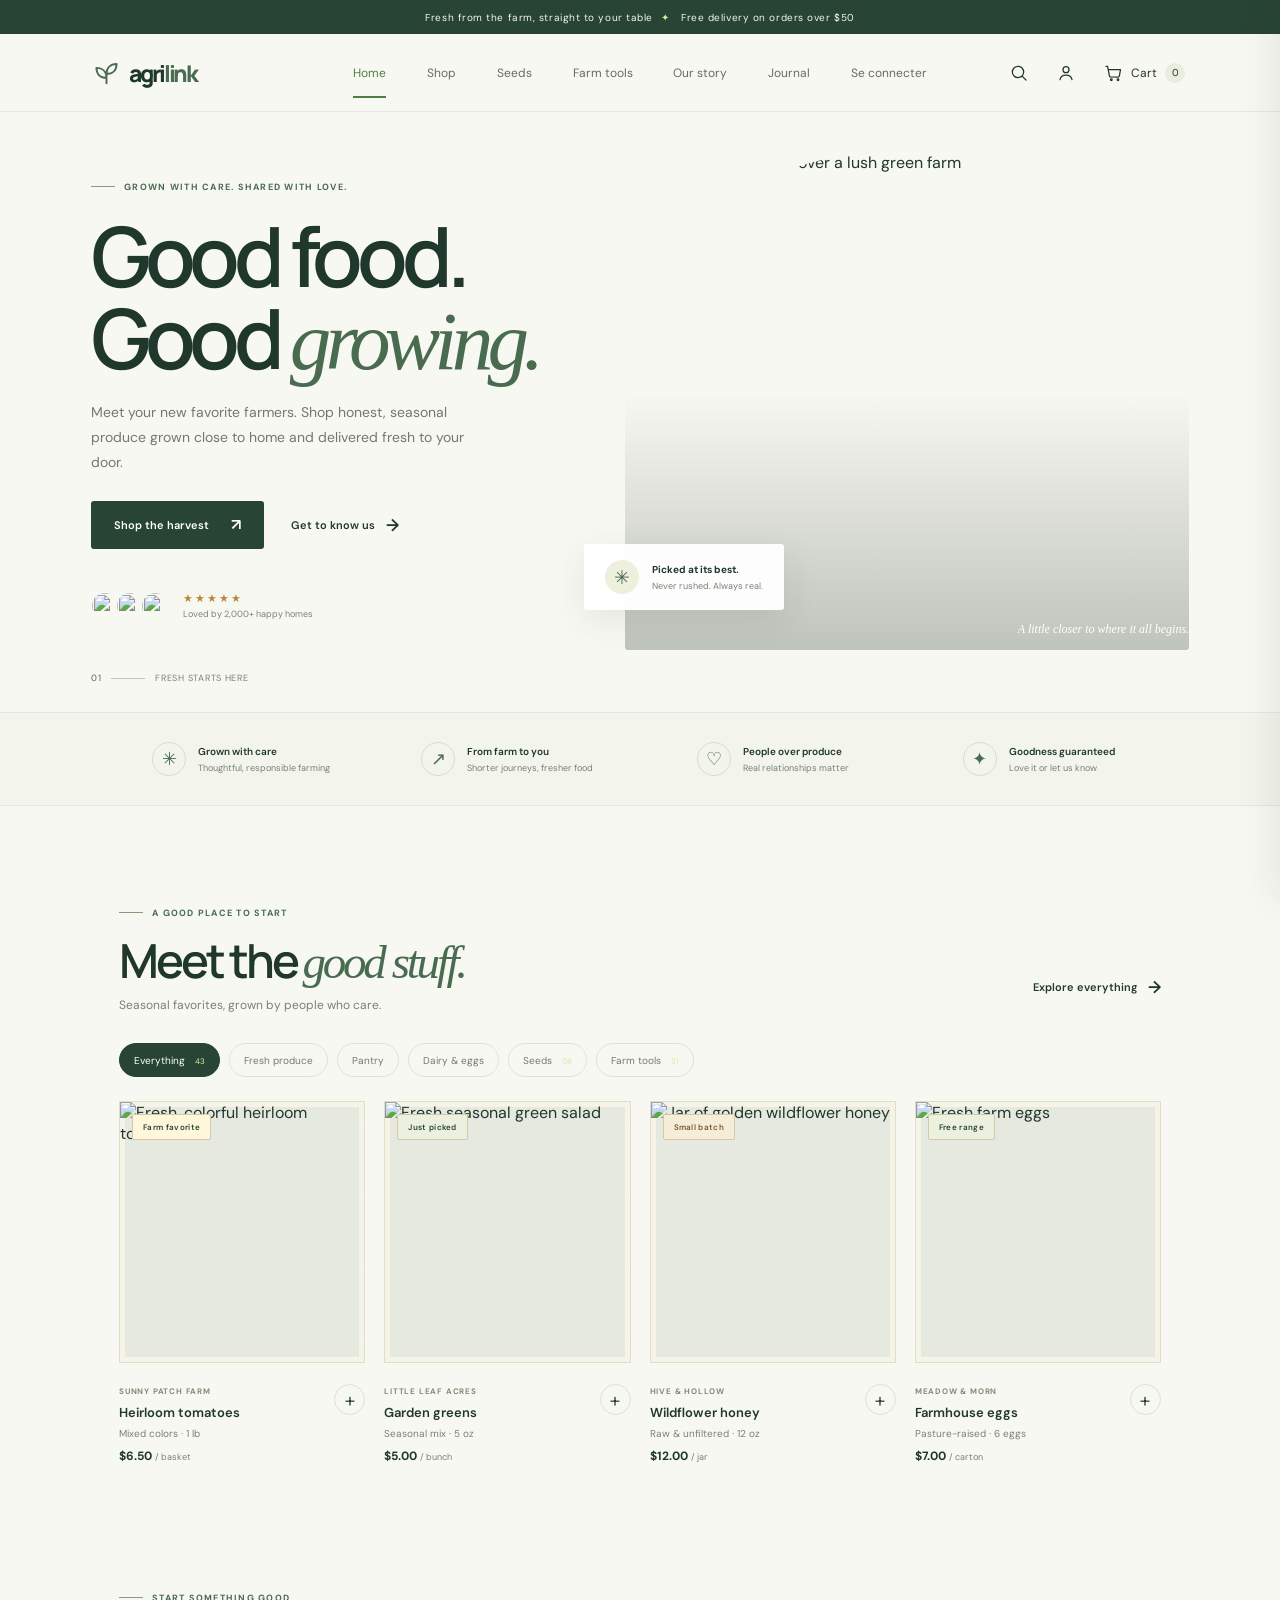
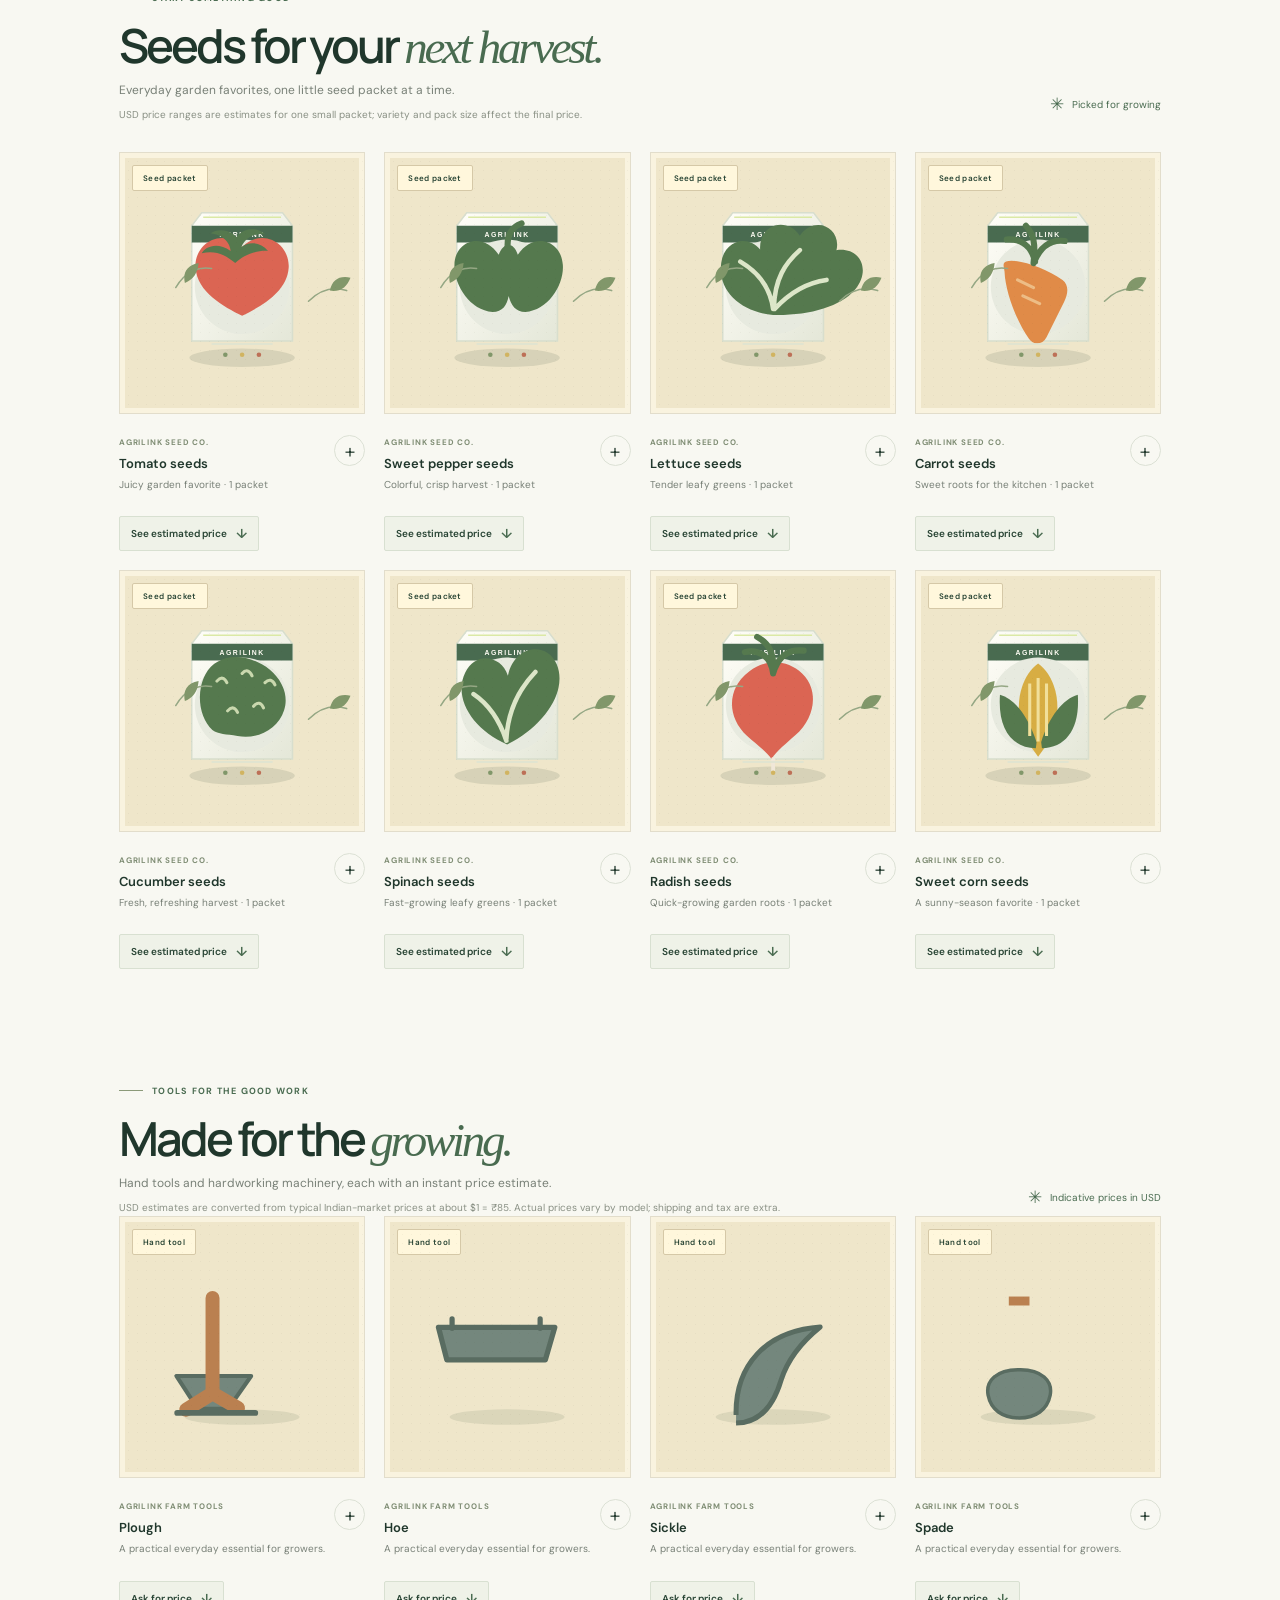
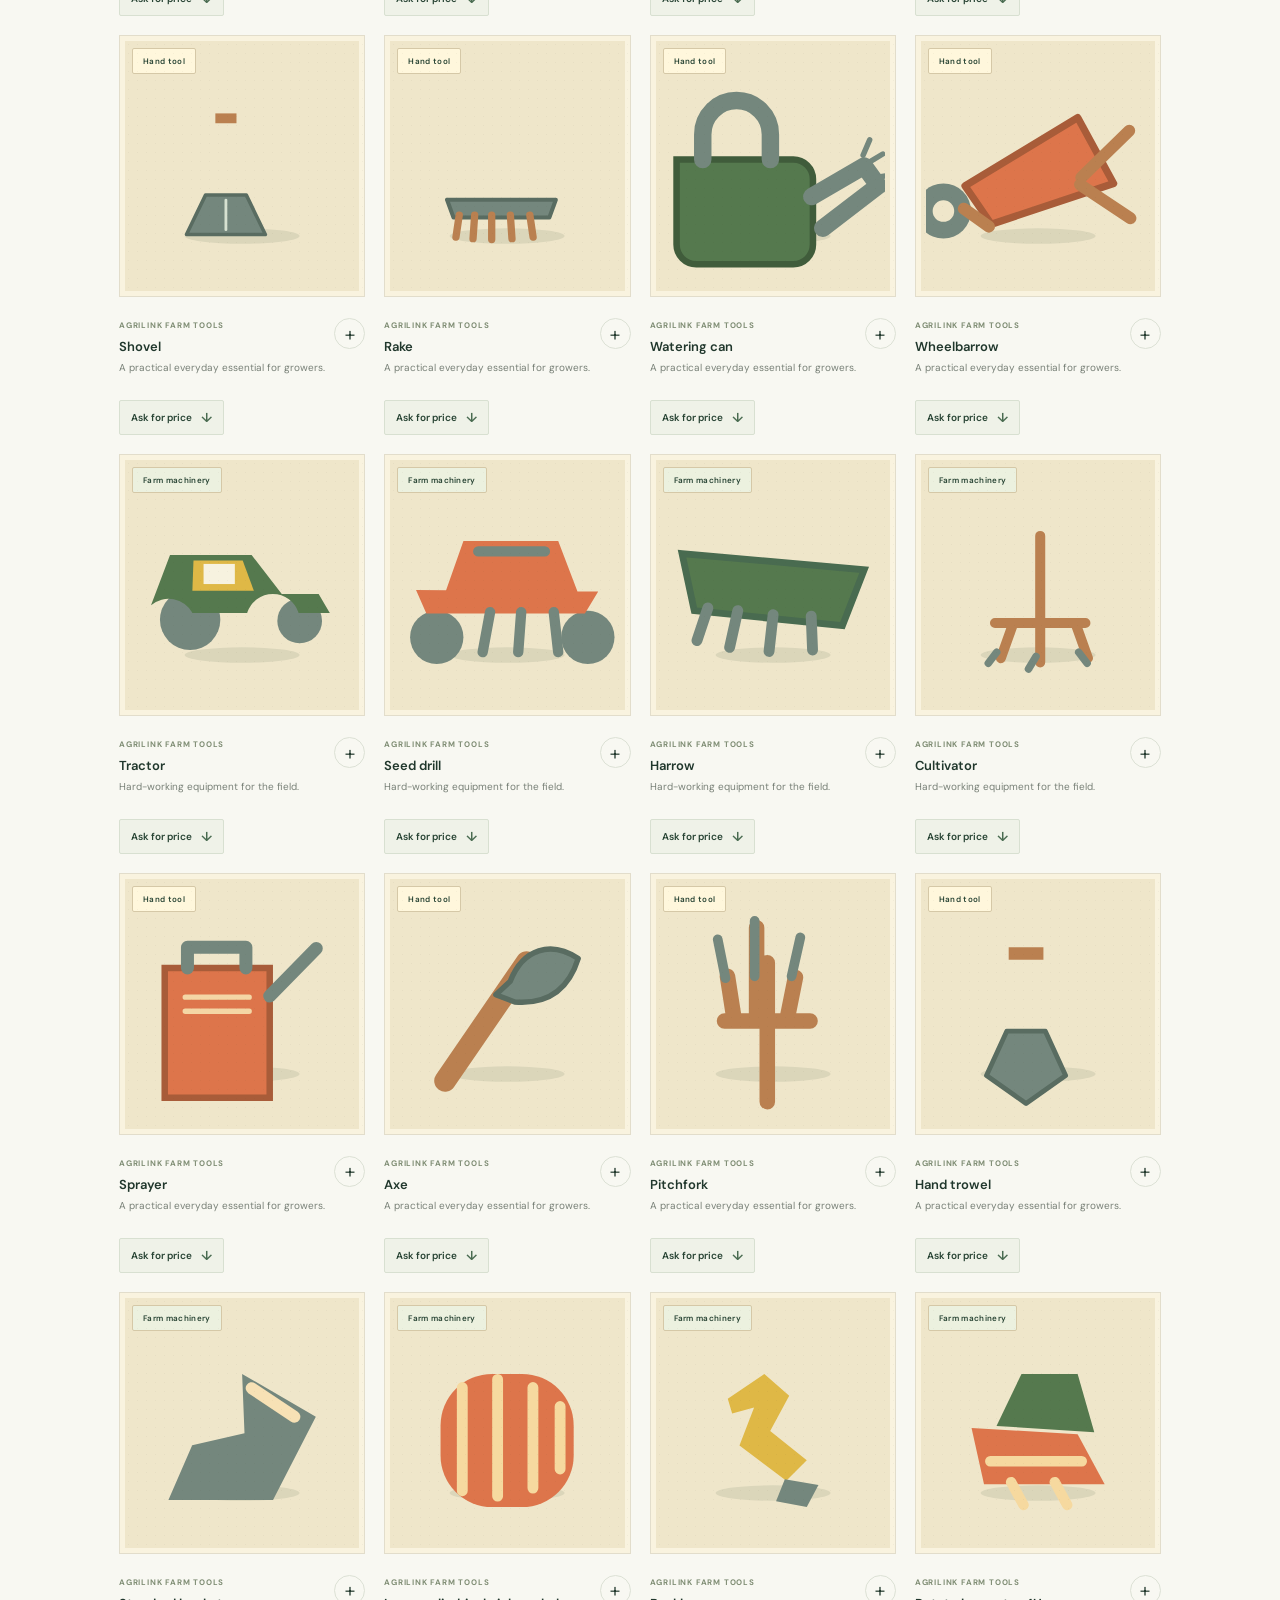
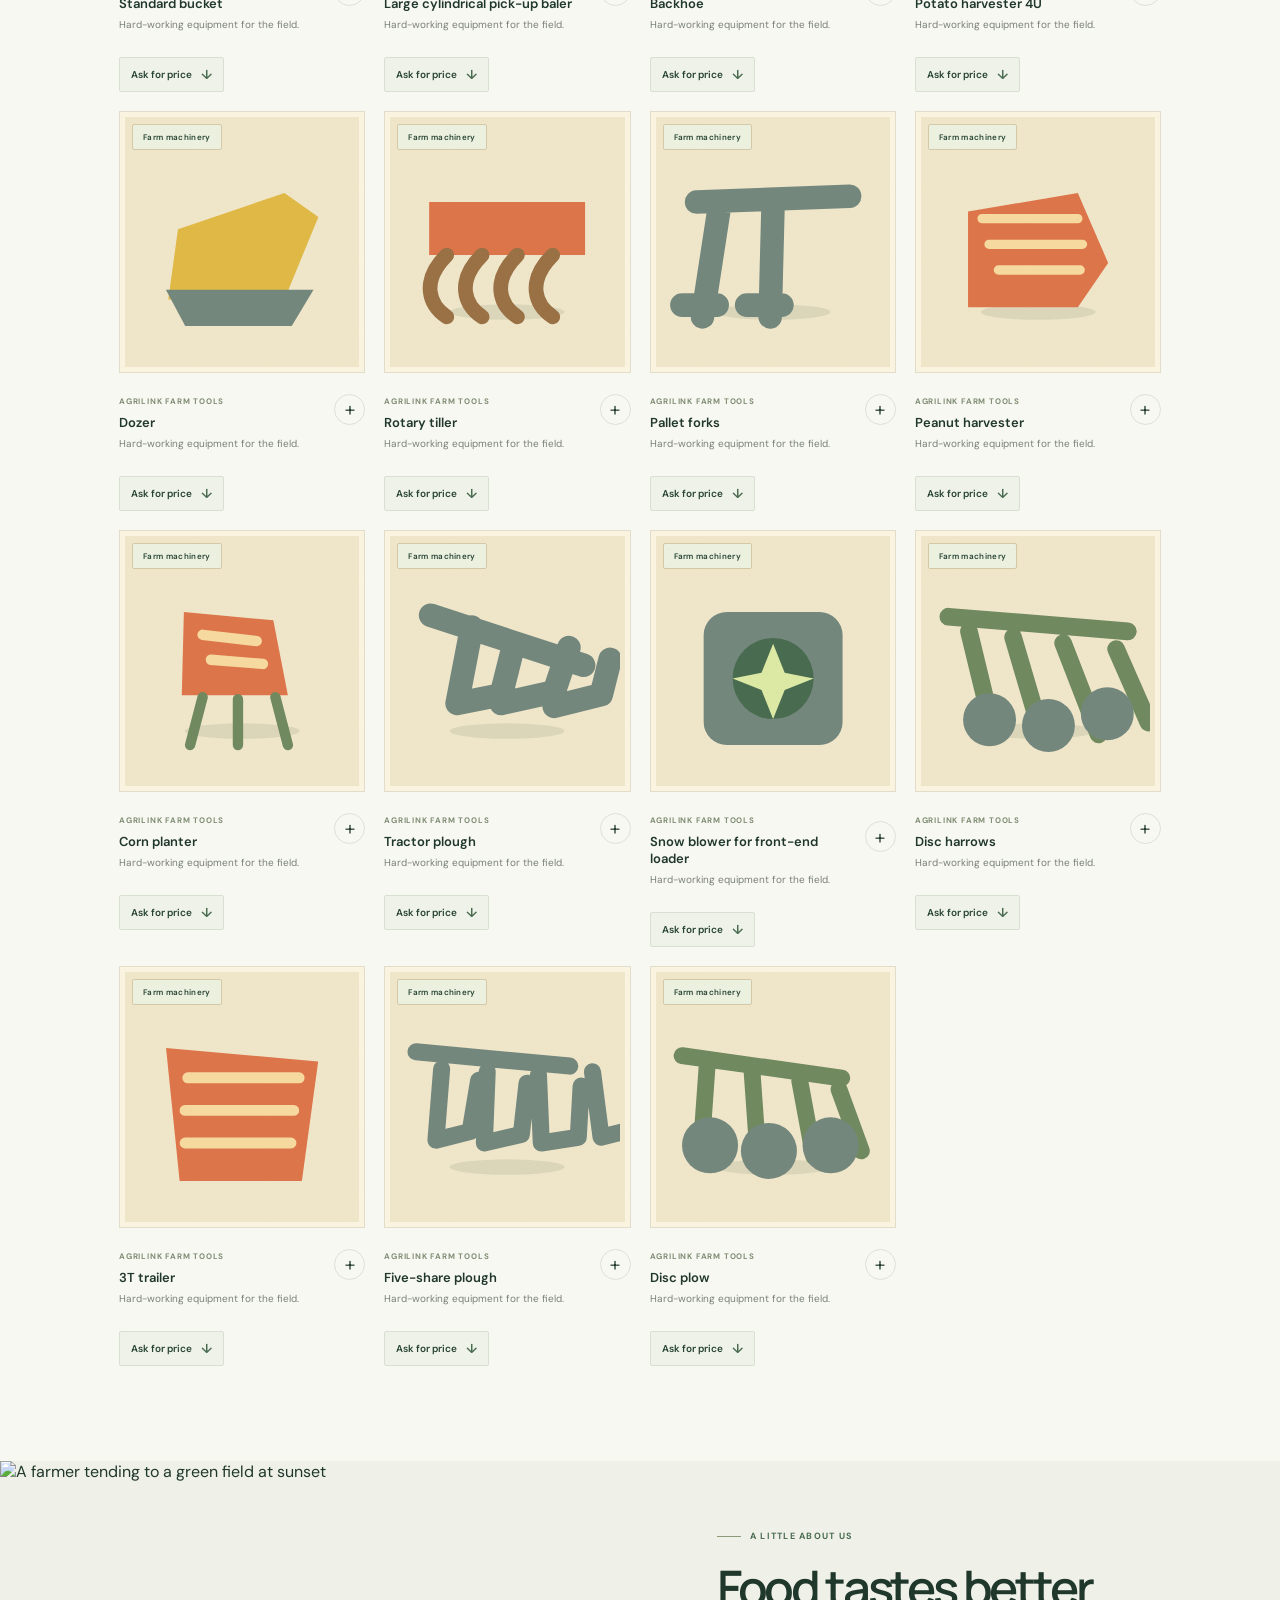
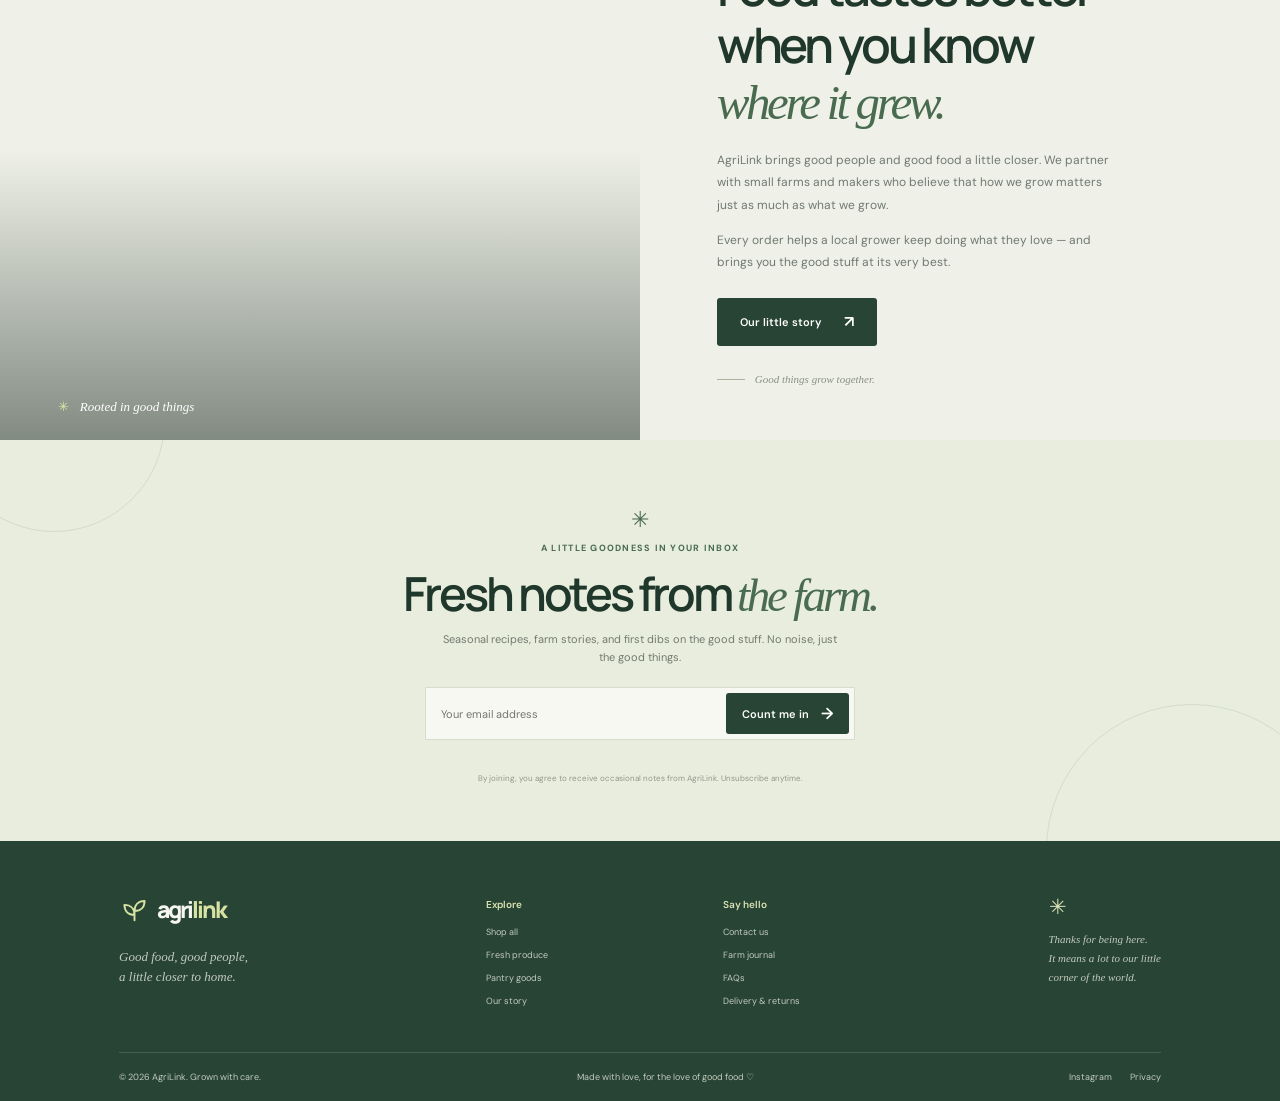
==== commit 31cdbe87: "Update index.html" ====
--- a/index.html
+++ b/index.html
@@ -139,7 +139,8 @@
 
       <div class="product-grid" id="products">
         <article class="product-card" data-category="produce" data-name="heirloom tomatoes">
-          <a class="product-image-wrap" href="#newsletter" aria-label="Heirloom tomatoes details">
+          <a class="product-image-wrap has-photo" href="#newsletter" aria-label="Heirloom tomatoes details">
+            <img class="product-photo" src="https://images.unsplash.com/photo-1546094096-0df4bcaaa337?auto=format&amp;fit=crop&amp;w=900&amp;q=85" alt="Fresh, colorful heirloom tomatoes" loading="lazy" decoding="async">
             <svg class="food-clay-art" viewBox="0 0 320 300" role="img" aria-label="Clay-style heirloom tomatoes"><defs><linearGradient id="tomato-clay" x1="0" y1="0" x2="1" y2="1"><stop stop-color="#f28c69"/><stop offset="1" stop-color="#b7473d"/></linearGradient><linearGradient id="leaf-clay" x1="0" y1="0" x2="1" y2="1"><stop stop-color="#9cb783"/><stop offset="1" stop-color="#496b50"/></linearGradient><filter id="food-shadow" x="-30%" y="-30%" width="160%" height="170%"><feDropShadow dx="0" dy="12" stdDeviation="9" flood-color="#304b37" flood-opacity=".18"/></filter></defs><ellipse cx="160" cy="250" rx="93" ry="16" fill="#284434" opacity=".1"/><g filter="url(#food-shadow)"><path d="M79 174c-3-37 27-67 66-61 8-39 62-42 79-9 37-12 71 17 66 53-4 33-35 59-79 67-47 9-127-6-132-50Z" fill="url(#tomato-clay)"/><path d="M165 111c-11-24-2-43 20-53 1 20-4 34-15 45 22-20 43-16 54-5-19 2-31 8-41 22 24-10 42-5 51 8-22-5-42-1-58 13-11-13-28-21-48-22 12-14 27-17 42-8-8-13-20-18-34-17 9-12 19-15 29-12Z" fill="url(#leaf-clay)"/><path d="M108 165c4-22 18-36 37-42" fill="none" stroke="#ffb29a" stroke-width="8" stroke-linecap="round" opacity=".75"/><path d="M195 148c4-12 13-19 25-22" fill="none" stroke="#f9aa91" stroke-width="6" stroke-linecap="round" opacity=".65"/></g><g filter="url(#food-shadow)"><path d="M34 208c0-29 24-52 53-48 7-30 48-31 61-6 28-8 52 13 48 40-4 25-28 44-62 49-38 6-100-2-100-35Z" fill="url(#tomato-clay)"/><path d="M94 159c-5-19 3-32 20-39 0 16-4 26-13 34 17-14 32-11 41-3-15 1-24 6-32 17 18-7 31-3 38 7-17-4-32-1-44 10-8-10-21-16-36-17 9-10 20-12 32-6-6-10-15-14-26-13 7-9 14-11 20-9Z" fill="url(#leaf-clay)"/></g></svg>
             <span class="product-tag">Farm favorite</span>
           </a>
@@ -147,7 +148,8 @@
           <p class="product-detail">Mixed colors · 1 lb</p><p class="product-price">$6.50 <span>/ basket</span></p>
         </article>
         <article class="product-card" data-category="produce" data-name="garden greens">
-          <a class="product-image-wrap" href="#newsletter" aria-label="Garden greens details">
+          <a class="product-image-wrap has-photo" href="#newsletter" aria-label="Garden greens details">
+            <img class="product-photo" src="https://images.unsplash.com/photo-1512621776951-a57141f2eefd?auto=format&amp;fit=crop&amp;w=900&amp;q=85" alt="Fresh seasonal green salad" loading="lazy" decoding="async">
             <svg class="food-clay-art" viewBox="0 0 320 300" role="img" aria-label="Clay-style garden greens"><defs><linearGradient id="greens-clay" x1="0" y1="0" x2="1" y2="1"><stop stop-color="#abc28d"/><stop offset="1" stop-color="#496b50"/></linearGradient><linearGradient id="bowl-clay" x1="0" y1="0" x2="0" y2="1"><stop stop-color="#fffdf4"/><stop offset="1" stop-color="#cbd5bf"/></linearGradient><filter id="greens-shadow" x="-30%" y="-30%" width="160%" height="170%"><feDropShadow dx="0" dy="12" stdDeviation="9" flood-color="#304b37" flood-opacity=".18"/></filter></defs><ellipse cx="160" cy="248" rx="101" ry="15" fill="#284434" opacity=".1"/><g filter="url(#greens-shadow)"><path d="M64 163c-18-31 13-59 41-42-3-41 40-52 57-19 14-42 59-35 62 4 36-18 63 17 39 45 38 5 43 46 8 61-48 22-147 15-195-2-26-10-36-35-12-47Z" fill="url(#greens-clay)"/><path d="M161 201c-6-46-23-75-51-99m52 99c0-51 18-85 43-109m-41 109c21-37 47-56 79-63m-78 63c-23-28-47-42-74-46" fill="none" stroke="#dce9c7" stroke-width="7" stroke-linecap="round"/><path d="M68 191c-9-34 4-57 35-70m112 68c10-35 27-52 54-55" fill="none" stroke="#789567" stroke-width="5" stroke-linecap="round" opacity=".8"/><path d="M54 180h212l-19 48c-6 16-20 25-39 25h-96c-19 0-33-9-39-25l-19-48Z" fill="url(#bowl-clay)"/><ellipse cx="160" cy="181" rx="106" ry="24" fill="#f8f8ef" stroke="#d7dfcd" stroke-width="5"/></g></svg>
             <span class="product-tag tag-soft">Just picked</span>
           </a>
@@ -155,7 +157,8 @@
           <p class="product-detail">Seasonal mix · 5 oz</p><p class="product-price">$5.00 <span>/ bunch</span></p>
         </article>
         <article class="product-card" data-category="pantry" data-name="wildflower honey">
-          <a class="product-image-wrap" href="#newsletter" aria-label="Wildflower honey details">
+          <a class="product-image-wrap has-photo" href="#newsletter" aria-label="Wildflower honey details">
+            <img class="product-photo" src="https://images.unsplash.com/photo-1587049352851-8d4e89133924?auto=format&amp;fit=crop&amp;w=900&amp;q=85" alt="Jar of golden wildflower honey" loading="lazy" decoding="async">
             <svg class="food-clay-art" viewBox="0 0 320 300" role="img" aria-label="Clay-style jar of wildflower honey"><defs><linearGradient id="honey-clay" x1="0" y1="0" x2="1" y2="1"><stop stop-color="#f5cb68"/><stop offset=".55" stop-color="#d89b37"/><stop offset="1" stop-color="#aa6e25"/></linearGradient><linearGradient id="jar-clay" x1="0" y1="0" x2="1" y2="0"><stop stop-color="#fff5d8"/><stop offset=".22" stop-color="#fffdf2"/><stop offset=".75" stop-color="#e7d5a9"/><stop offset="1" stop-color="#fff7dc"/></linearGradient><filter id="honey-shadow" x="-30%" y="-30%" width="160%" height="170%"><feDropShadow dx="0" dy="12" stdDeviation="9" flood-color="#593f1f" flood-opacity=".2"/></filter></defs><ellipse cx="160" cy="250" rx="77" ry="14" fill="#284434" opacity=".1"/><g filter="url(#honey-shadow)"><path d="M119 76h82v31l17 18v93c0 14-10 24-24 24h-68c-14 0-24-10-24-24v-93l17-18V76Z" fill="url(#jar-clay)" stroke="#ddcfaa" stroke-width="3"/><path d="M111 148h98v70c0 10-7 17-17 17h-64c-10 0-17-7-17-17v-70Z" fill="url(#honey-clay)"/><path d="M113 147c26 8 65 8 94 0" fill="none" stroke="#f7d980" stroke-width="7" stroke-linecap="round"/><rect x="117" y="61" width="86" height="25" rx="8" fill="#71895e"/><path d="M126 68h68" stroke="#a9bd88" stroke-width="4" stroke-linecap="round"/><rect x="120" y="158" width="82" height="47" rx="6" fill="#fff6df" opacity=".94"/><path d="M137 180c8-13 17-13 25 0 8-13 17-13 25 0m-25-5v17" fill="none" stroke="#71895e" stroke-width="4" stroke-linecap="round"/><path d="M130 124c-4 25-4 61-1 83" fill="none" stroke="#fff" stroke-width="7" stroke-linecap="round" opacity=".75"/></g></svg>
             <span class="product-tag tag-gold">Small batch</span>
           </a>
@@ -163,7 +166,8 @@
           <p class="product-detail">Raw & unfiltered · 12 oz</p><p class="product-price">$12.00 <span>/ jar</span></p>
         </article>
         <article class="product-card" data-category="dairy" data-name="farmhouse eggs">
-          <a class="product-image-wrap" href="#newsletter" aria-label="Farmhouse eggs details">
+          <a class="product-image-wrap has-photo" href="#newsletter" aria-label="Farmhouse eggs details">
+            <img class="product-photo" src="https://images.unsplash.com/photo-1506976785307-8732e854ad03?auto=format&amp;fit=crop&amp;w=900&amp;q=85" alt="Fresh farm eggs" loading="lazy" decoding="async">
             <svg class="food-clay-art" viewBox="0 0 320 300" role="img" aria-label="Clay-style farmhouse eggs in a basket"><defs><linearGradient id="egg-clay" x1="0" y1="0" x2="1" y2="1"><stop stop-color="#fffdf0"/><stop offset="1" stop-color="#d9c9a5"/></linearGradient><linearGradient id="basket-clay" x1="0" y1="0" x2="0" y2="1"><stop stop-color="#d4aa70"/><stop offset="1" stop-color="#9a7045"/></linearGradient><filter id="eggs-shadow" x="-30%" y="-30%" width="160%" height="170%"><feDropShadow dx="0" dy="12" stdDeviation="9" flood-color="#493a27" flood-opacity=".2"/></filter></defs><ellipse cx="160" cy="248" rx="96" ry="15" fill="#284434" opacity=".1"/><g filter="url(#eggs-shadow)"><path d="M91 180c-4-38 15-75 39-76 25-1 36 37 33 76-2 26-13 39-34 39-22 0-35-14-38-39Z" fill="url(#egg-clay)"/><path d="M141 159c-4-38 17-73 41-70 24 3 32 42 26 79-4 24-16 36-37 34-21-2-32-16-30-43Z" fill="url(#egg-clay)"/><path d="M183 179c0-35 19-64 40-60 22 4 25 39 18 70-5 22-16 32-34 29-18-3-25-15-24-39Z" fill="#d6a36f"/><path d="M71 186h179l-14 51c-4 14-17 22-33 22h-85c-16 0-29-8-33-22l-14-51Z" fill="url(#basket-clay)"/><path d="M85 203h151m-143 17h136m-128 17h120" stroke="#edc98f" stroke-width="7" stroke-linecap="round"/><path d="M76 186c5-18 19-28 39-29m94 0c20 1 34 11 39 29" fill="none" stroke="#b48755" stroke-width="10" stroke-linecap="round"/></g></svg>
             <span class="product-tag tag-soft">Free range</span>
           </a>
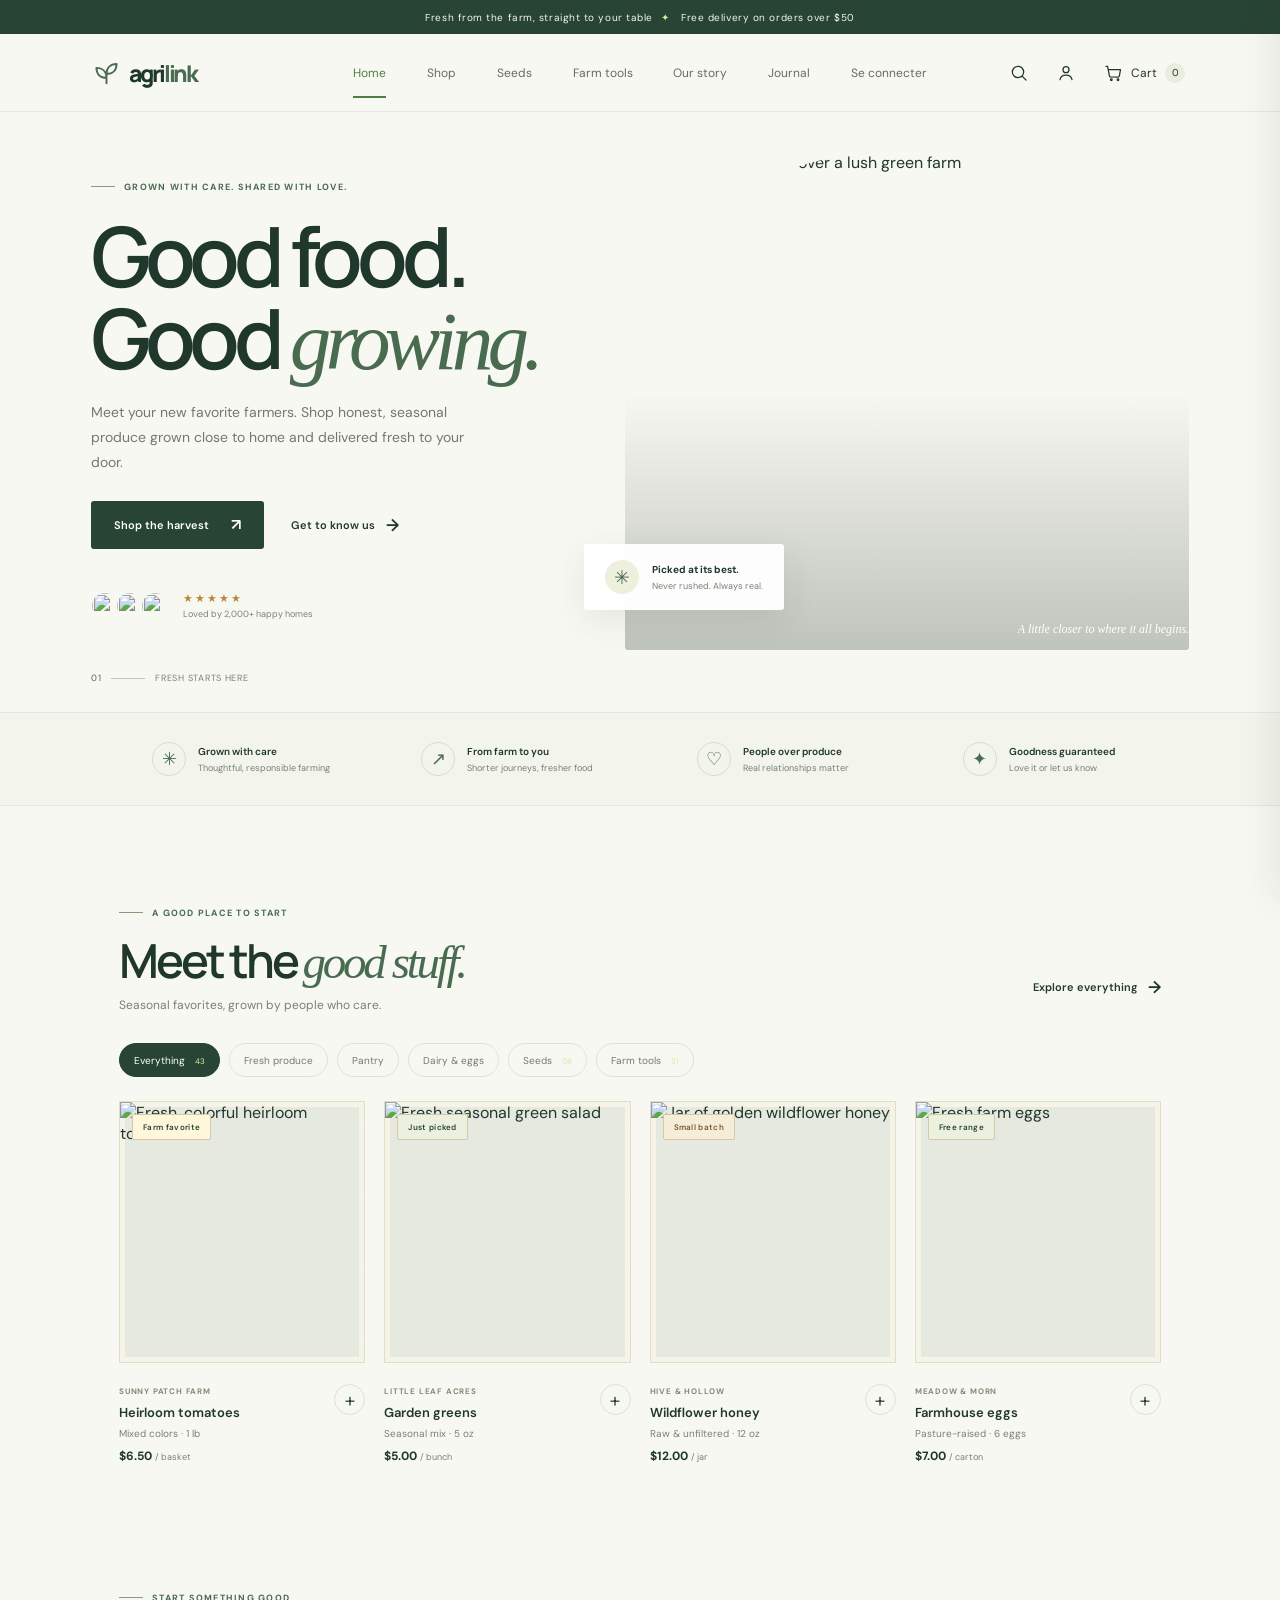
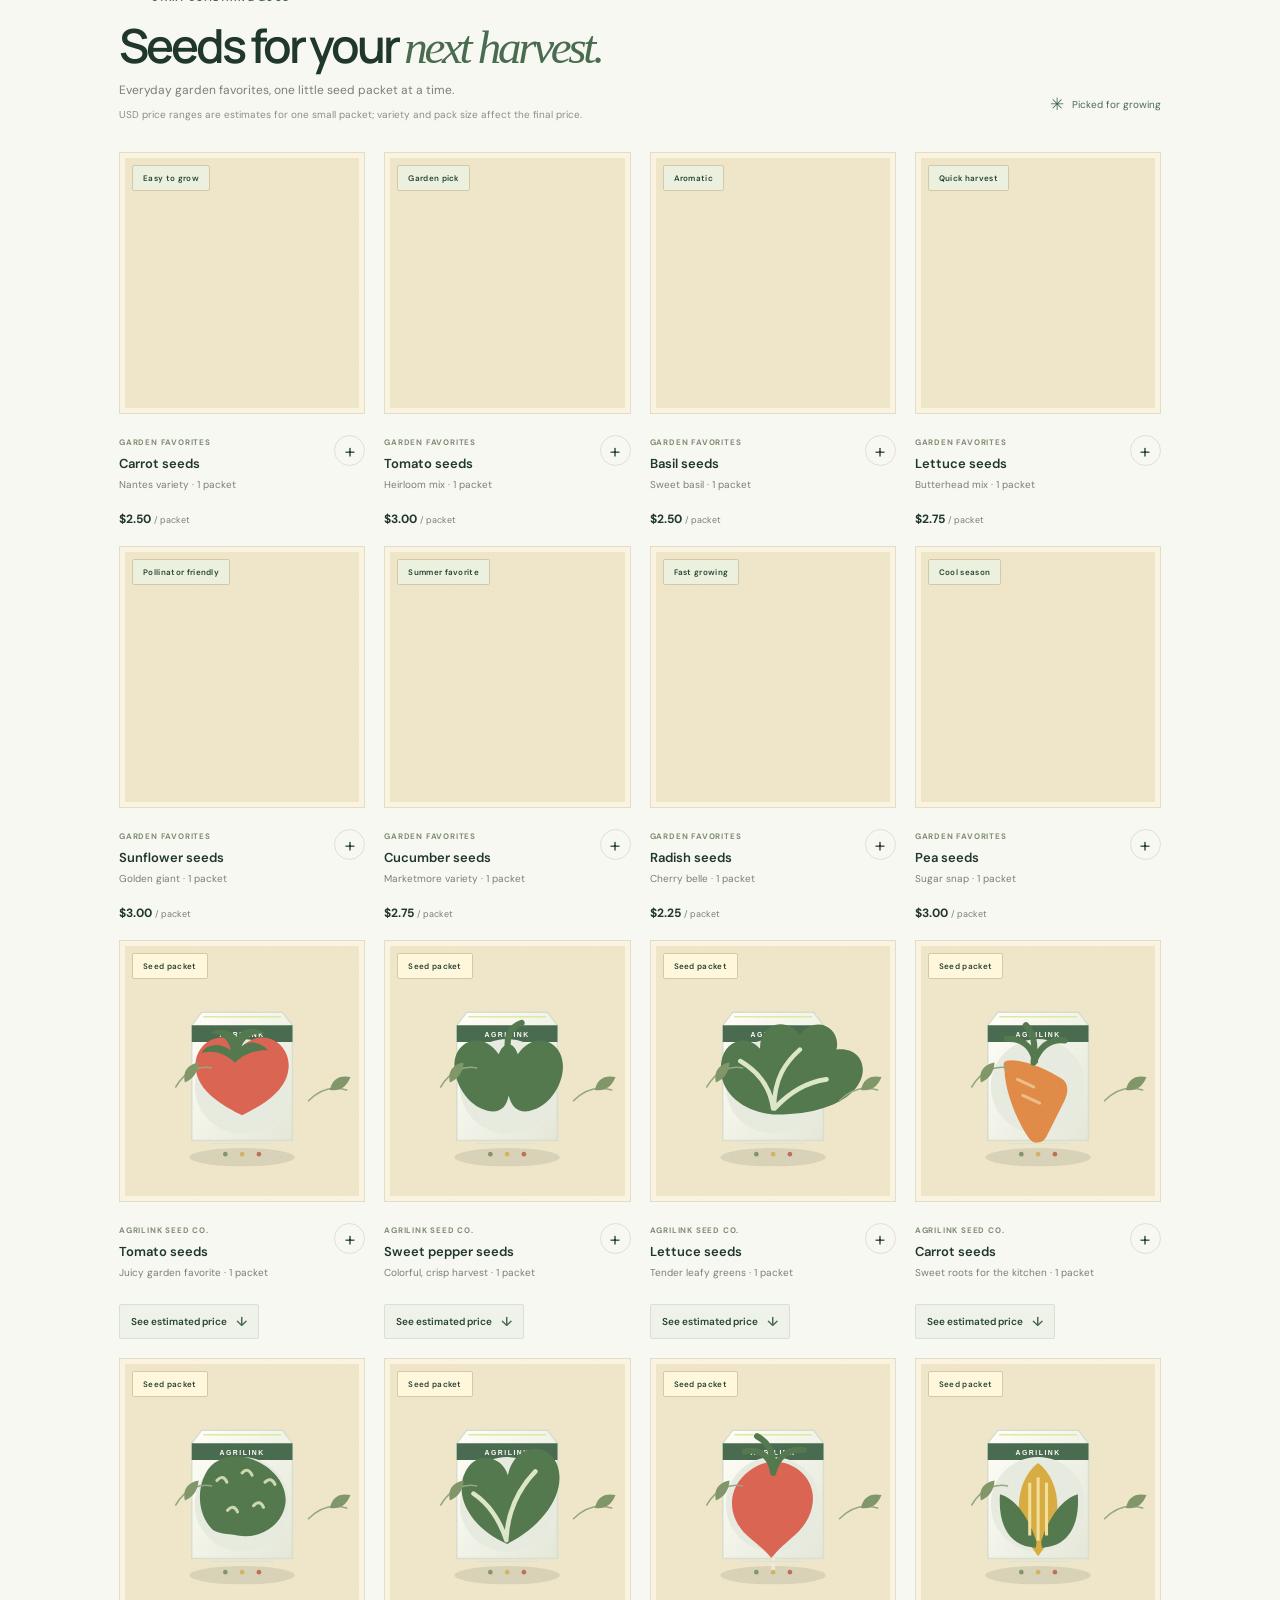
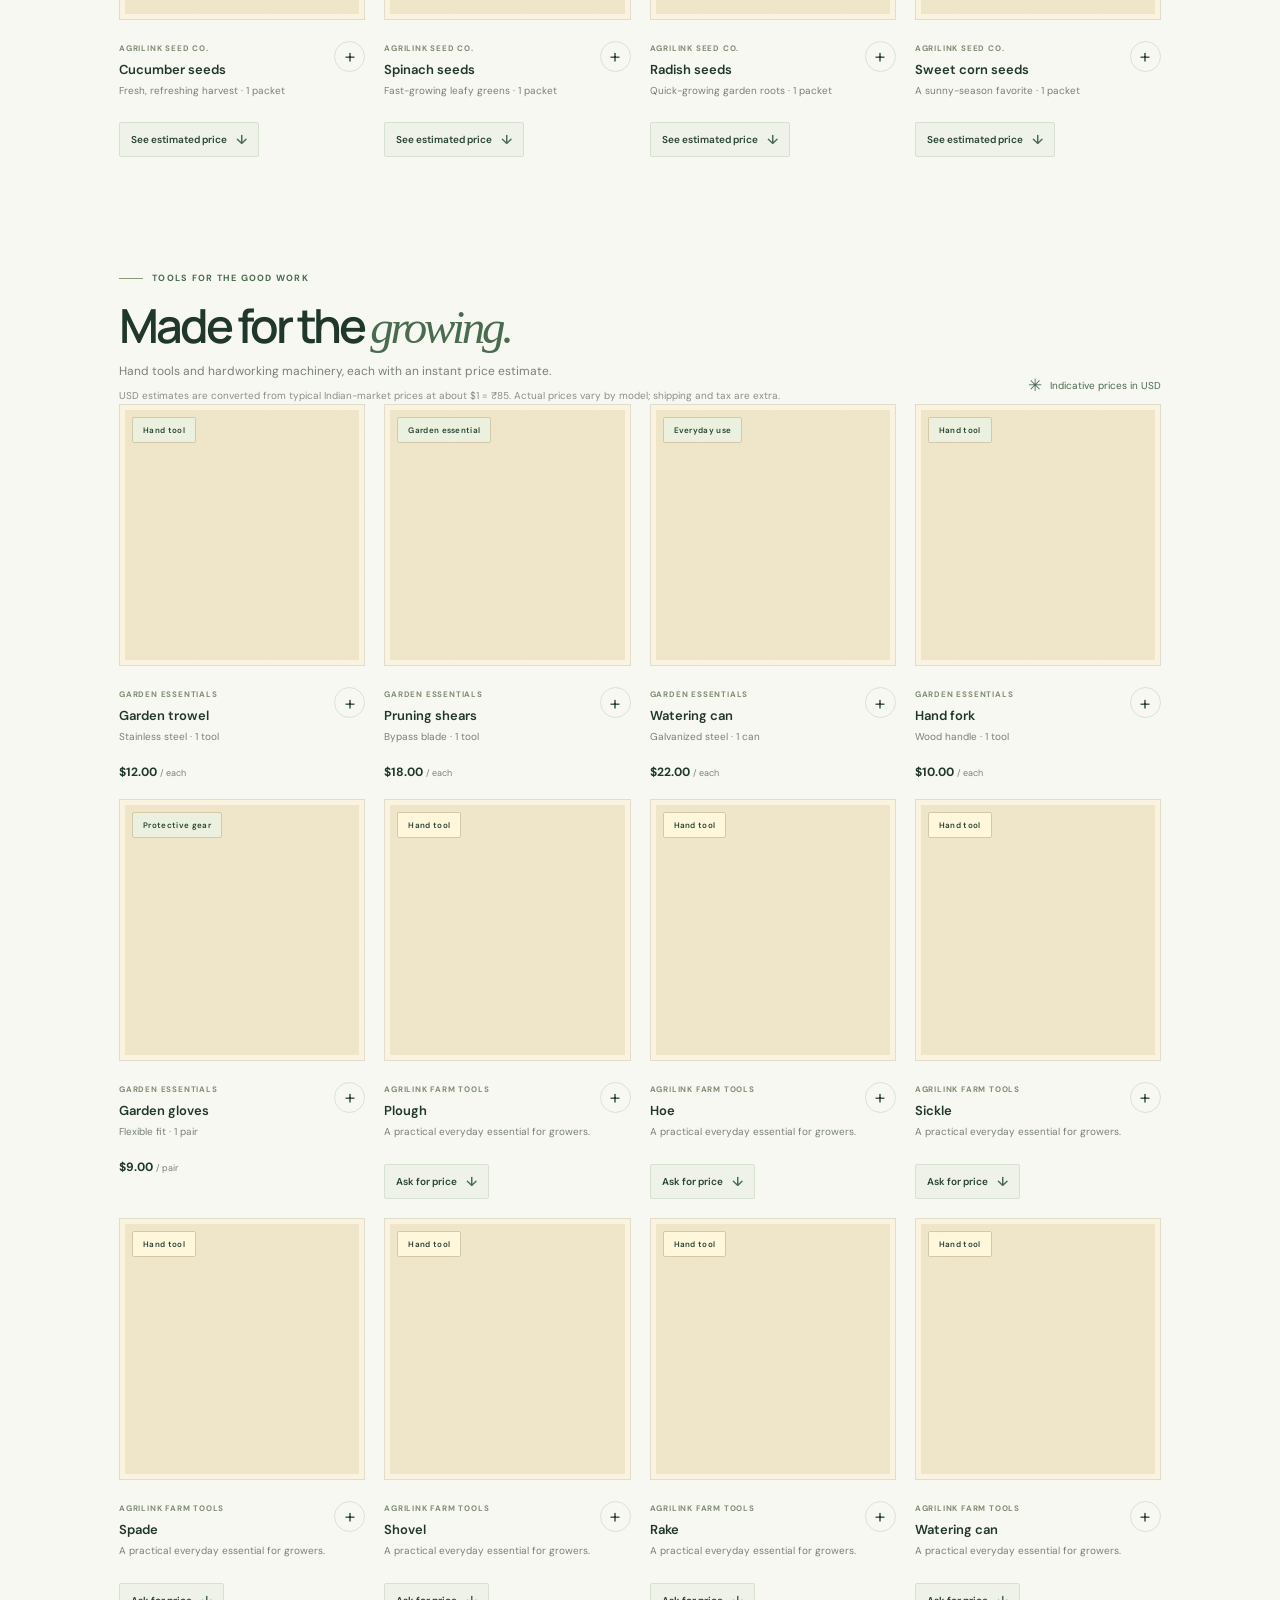
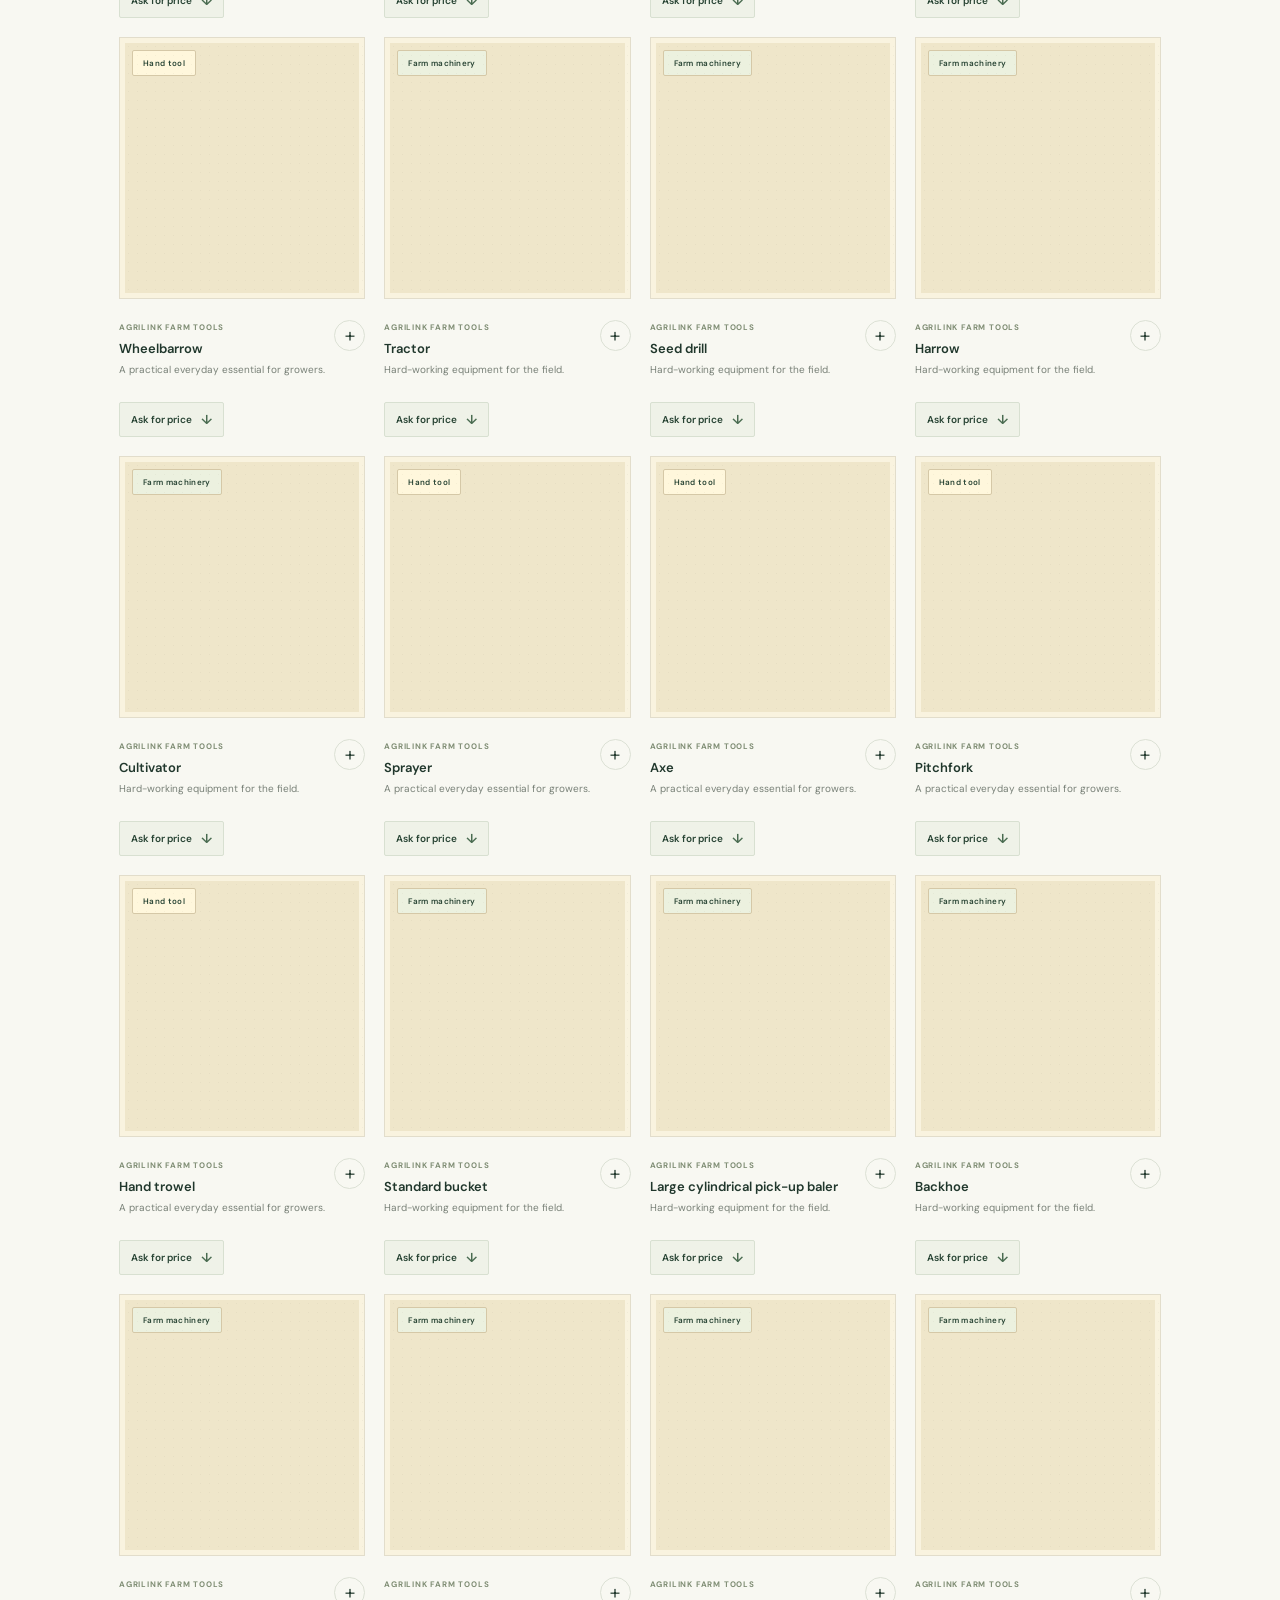
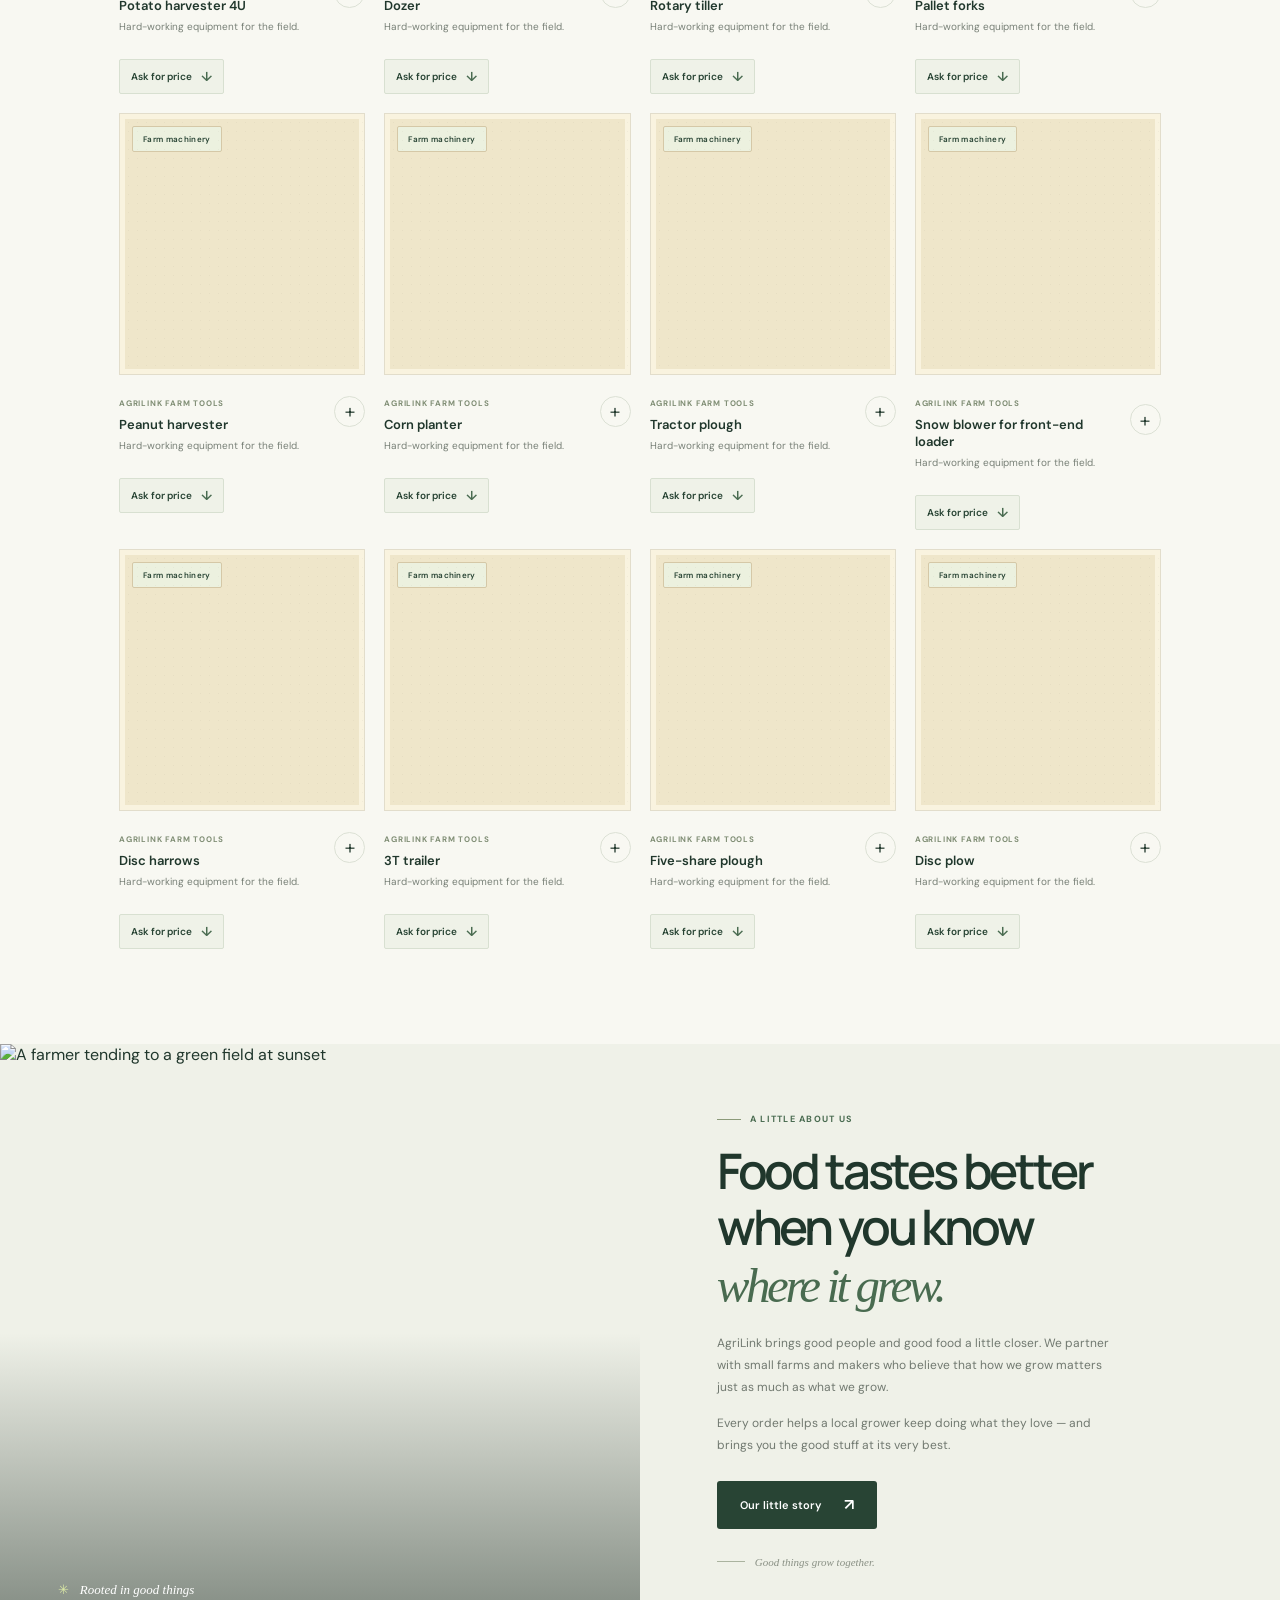
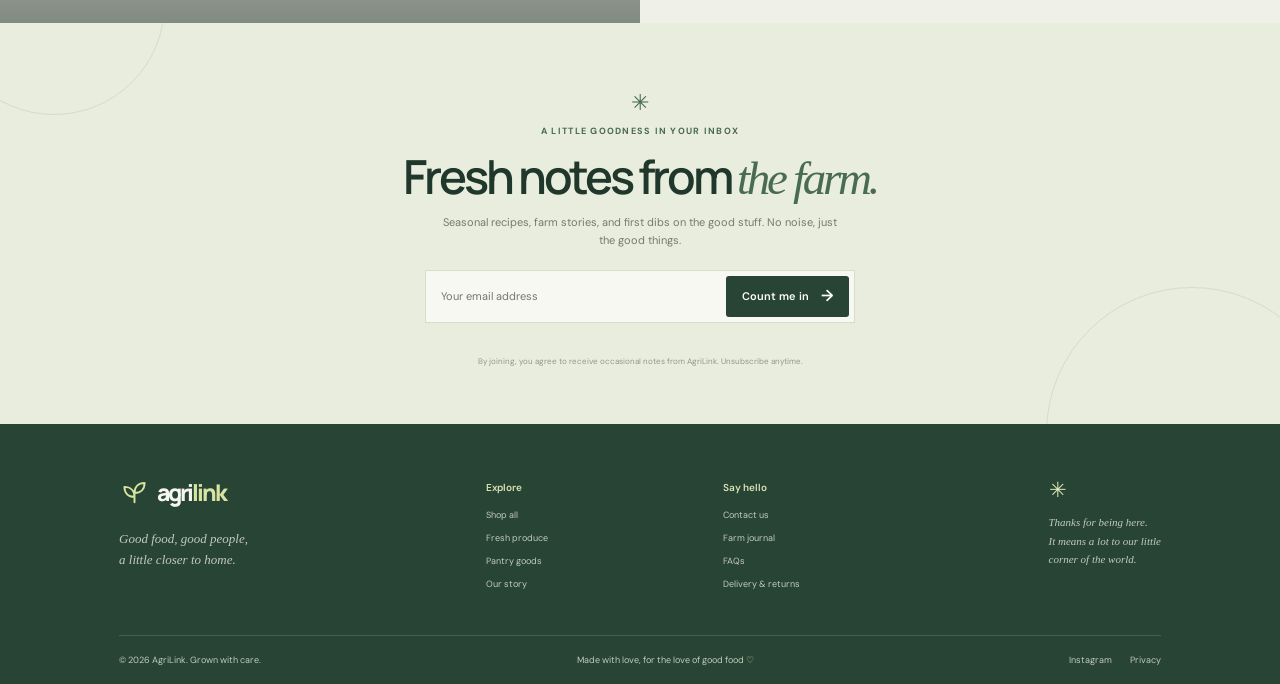
==== commit 5ad91c41: "Update fmt.Println message from 'Hello' to 'Goodbye'" ====
--- a/index.html
+++ b/index.html
@@ -189,7 +189,48 @@
         </div>
         <span class="tools-note"><span aria-hidden="true">✳</span> Picked for growing</span>
       </div>
-      <div class="product-grid seeds-grid" id="seed-products"></div>
+      <div class="product-grid seeds-grid" id="seed-products">
+        <article class="product-card seed-product">
+          <a class="product-image-wrap seed-art-wrap" href="#newsletter" aria-label="Carrot seeds details"><span class="product-tag tag-soft">Easy to grow</span></a>
+          <div class="product-info"><div><span class="product-farm">GARDEN FAVORITES</span><h3>Carrot seeds</h3></div><button class="add-button" type="button" aria-label="Add Carrot seeds to cart" data-product="Carrot seeds" data-price="2.50">+</button></div>
+          <p class="product-detail">Nantes variety · 1 packet</p><p class="product-price">$2.50 <span>/ packet</span></p>
+        </article>
+        <article class="product-card seed-product">
+          <a class="product-image-wrap seed-art-wrap" href="#newsletter" aria-label="Tomato seeds details"><span class="product-tag tag-soft">Garden pick</span></a>
+          <div class="product-info"><div><span class="product-farm">GARDEN FAVORITES</span><h3>Tomato seeds</h3></div><button class="add-button" type="button" aria-label="Add Tomato seeds to cart" data-product="Tomato seeds" data-price="3.00">+</button></div>
+          <p class="product-detail">Heirloom mix · 1 packet</p><p class="product-price">$3.00 <span>/ packet</span></p>
+        </article>
+        <article class="product-card seed-product">
+          <a class="product-image-wrap seed-art-wrap" href="#newsletter" aria-label="Basil seeds details"><span class="product-tag tag-soft">Aromatic</span></a>
+          <div class="product-info"><div><span class="product-farm">GARDEN FAVORITES</span><h3>Basil seeds</h3></div><button class="add-button" type="button" aria-label="Add Basil seeds to cart" data-product="Basil seeds" data-price="2.50">+</button></div>
+          <p class="product-detail">Sweet basil · 1 packet</p><p class="product-price">$2.50 <span>/ packet</span></p>
+        </article>
+        <article class="product-card seed-product">
+          <a class="product-image-wrap seed-art-wrap" href="#newsletter" aria-label="Lettuce seeds details"><span class="product-tag tag-soft">Quick harvest</span></a>
+          <div class="product-info"><div><span class="product-farm">GARDEN FAVORITES</span><h3>Lettuce seeds</h3></div><button class="add-button" type="button" aria-label="Add Lettuce seeds to cart" data-product="Lettuce seeds" data-price="2.75">+</button></div>
+          <p class="product-detail">Butterhead mix · 1 packet</p><p class="product-price">$2.75 <span>/ packet</span></p>
+        </article>
+        <article class="product-card seed-product">
+          <a class="product-image-wrap seed-art-wrap" href="#newsletter" aria-label="Sunflower seeds details"><span class="product-tag tag-soft">Pollinator friendly</span></a>
+          <div class="product-info"><div><span class="product-farm">GARDEN FAVORITES</span><h3>Sunflower seeds</h3></div><button class="add-button" type="button" aria-label="Add Sunflower seeds to cart" data-product="Sunflower seeds" data-price="3.00">+</button></div>
+          <p class="product-detail">Golden giant · 1 packet</p><p class="product-price">$3.00 <span>/ packet</span></p>
+        </article>
+        <article class="product-card seed-product">
+          <a class="product-image-wrap seed-art-wrap" href="#newsletter" aria-label="Cucumber seeds details"><span class="product-tag tag-soft">Summer favorite</span></a>
+          <div class="product-info"><div><span class="product-farm">GARDEN FAVORITES</span><h3>Cucumber seeds</h3></div><button class="add-button" type="button" aria-label="Add Cucumber seeds to cart" data-product="Cucumber seeds" data-price="2.75">+</button></div>
+          <p class="product-detail">Marketmore variety · 1 packet</p><p class="product-price">$2.75 <span>/ packet</span></p>
+        </article>
+        <article class="product-card seed-product">
+          <a class="product-image-wrap seed-art-wrap" href="#newsletter" aria-label="Radish seeds details"><span class="product-tag tag-soft">Fast growing</span></a>
+          <div class="product-info"><div><span class="product-farm">GARDEN FAVORITES</span><h3>Radish seeds</h3></div><button class="add-button" type="button" aria-label="Add Radish seeds to cart" data-product="Radish seeds" data-price="2.25">+</button></div>
+          <p class="product-detail">Cherry belle · 1 packet</p><p class="product-price">$2.25 <span>/ packet</span></p>
+        </article>
+        <article class="product-card seed-product">
+          <a class="product-image-wrap seed-art-wrap" href="#newsletter" aria-label="Pea seeds details"><span class="product-tag tag-soft">Cool season</span></a>
+          <div class="product-info"><div><span class="product-farm">GARDEN FAVORITES</span><h3>Pea seeds</h3></div><button class="add-button" type="button" aria-label="Add Pea seeds to cart" data-product="Pea seeds" data-price="3.00">+</button></div>
+          <p class="product-detail">Sugar snap · 1 packet</p><p class="product-price">$3.00 <span>/ packet</span></p>
+        </article>
+      </div>
     </section>
 
     <section class="tools-section section-wrap" id="tools">
@@ -203,7 +244,33 @@
         <span class="tools-note"><span aria-hidden="true">✳</span> Indicative prices in USD</span>
       </div>
 
-      <div class="product-grid" id="farm-tools"></div>
+      <div class="product-grid" id="farm-tools">
+        <article class="product-card tool-product">
+          <a class="product-image-wrap" href="#newsletter" aria-label="Garden trowel details"><span class="product-tag tag-soft">Hand tool</span></a>
+          <div class="product-info"><div><span class="product-farm">GARDEN ESSENTIALS</span><h3>Garden trowel</h3></div><button class="add-button" type="button" aria-label="Add Garden trowel to cart" data-product="Garden trowel" data-price="12.00">+</button></div>
+          <p class="product-detail">Stainless steel · 1 tool</p><p class="product-price">$12.00 <span>/ each</span></p>
+        </article>
+        <article class="product-card tool-product">
+          <a class="product-image-wrap" href="#newsletter" aria-label="Pruning shears details"><span class="product-tag tag-soft">Garden essential</span></a>
+          <div class="product-info"><div><span class="product-farm">GARDEN ESSENTIALS</span><h3>Pruning shears</h3></div><button class="add-button" type="button" aria-label="Add Pruning shears to cart" data-product="Pruning shears" data-price="18.00">+</button></div>
+          <p class="product-detail">Bypass blade · 1 tool</p><p class="product-price">$18.00 <span>/ each</span></p>
+        </article>
+        <article class="product-card tool-product">
+          <a class="product-image-wrap" href="#newsletter" aria-label="Watering can details"><span class="product-tag tag-soft">Everyday use</span></a>
+          <div class="product-info"><div><span class="product-farm">GARDEN ESSENTIALS</span><h3>Watering can</h3></div><button class="add-button" type="button" aria-label="Add Watering can to cart" data-product="Watering can" data-price="22.00">+</button></div>
+          <p class="product-detail">Galvanized steel · 1 can</p><p class="product-price">$22.00 <span>/ each</span></p>
+        </article>
+        <article class="product-card tool-product">
+          <a class="product-image-wrap" href="#newsletter" aria-label="Hand fork details"><span class="product-tag tag-soft">Hand tool</span></a>
+          <div class="product-info"><div><span class="product-farm">GARDEN ESSENTIALS</span><h3>Hand fork</h3></div><button class="add-button" type="button" aria-label="Add Hand fork to cart" data-product="Hand fork" data-price="10.00">+</button></div>
+          <p class="product-detail">Wood handle · 1 tool</p><p class="product-price">$10.00 <span>/ each</span></p>
+        </article>
+        <article class="product-card tool-product">
+          <a class="product-image-wrap" href="#newsletter" aria-label="Garden gloves details"><span class="product-tag tag-soft">Protective gear</span></a>
+          <div class="product-info"><div><span class="product-farm">GARDEN ESSENTIALS</span><h3>Garden gloves</h3></div><button class="add-button" type="button" aria-label="Add Garden gloves to cart" data-product="Garden gloves" data-price="9.00">+</button></div>
+          <p class="product-detail">Flexible fit · 1 pair</p><p class="product-price">$9.00 <span>/ pair</span></p>
+        </article>
+      </div>
     </section>
 
     <section class="story-section" id="our-story">
@@ -262,6 +329,83 @@
     <ul class="cart-items"></ul>
     <div class="cart-summary" hidden><div><span>Subtotal</span><strong class="cart-subtotal">$0.00</strong></div><p>Delivery calculated at checkout.</p><button class="button button-dark checkout-button" type="button">Continue to checkout <span aria-hidden="true">→</span></button></div>
   </aside>
+  <script>
+    (() => {
+      const productPhotos = {
+        produce: [
+          "https://plus.unsplash.com/premium_photo-1686529896385-8a8d581d0225",
+          "https://images.unsplash.com/photo-1488459716781-31db52582fe9",
+          "https://images.unsplash.com/photo-1566385101042-1a0aa0c1268c"
+        ],
+        pantry: [
+          "https://images.unsplash.com/photo-1587049352851-8d4e89133924",
+          "https://plus.unsplash.com/premium_photo-1677399315800-dbad78aeb42e",
+          "https://images.unsplash.com/photo-1682368357483-183b5d0802bd"
+        ],
+        dairy: [
+          "https://images.unsplash.com/photo-1506976785307-8732e854ad03",
+          "https://plus.unsplash.com/premium_photo-1726072360068-cdc3561ea615",
+          "https://images.unsplash.com/photo-1639194335563-d56b83f0060c"
+        ],
+        seeds: [
+          "https://plus.unsplash.com/premium_photo-1678371210267-44e0aeee4b72",
+          "https://plus.unsplash.com/premium_photo-1678652879435-5d1de0d521d8",
+          "https://images.unsplash.com/photo-1611843467160-25afb8df1074",
+          "https://images.unsplash.com/photo-1523348837708-15d4a09cfac2",
+          "https://images.unsplash.com/photo-1647553756926-21a62021b9d2",
+          "https://images.unsplash.com/photo-1752249764392-28d6eb72ef4e"
+        ],
+        tools: [
+          "https://plus.unsplash.com/premium_photo-1680286739871-01142bc609df",
+          "https://plus.unsplash.com/premium_photo-1661808770389-30a3ed35b7fe",
+          "https://images.unsplash.com/photo-1615811361523-6bd03d7748e7",
+          "https://images.unsplash.com/photo-1523301551780-cd17359a95d0",
+          "https://images.unsplash.com/photo-1661712663315-d851d40bcf07"
+        ]
+      };
+      const photoCounts = new Map();
+
+      function addProductPhotos(root = document) {
+        root.querySelectorAll(".product-card").forEach((product) => {
+          const imageWrap = product.querySelector(".product-image-wrap");
+          if (!imageWrap || imageWrap.querySelector(".product-photo")) return;
+
+          const section = product.closest(".seeds-section, .tools-section");
+          const category = section?.classList.contains("seeds-section")
+            ? "seeds"
+            : section?.classList.contains("tools-section")
+              ? "tools"
+              : product.dataset.category || "produce";
+          const photos = productPhotos[category] || productPhotos.produce;
+          const photoIndex = photoCounts.get(category) || 0;
+          photoCounts.set(category, photoIndex + 1);
+
+          const title = product.querySelector("h3")?.textContent.trim() || category;
+          const image = document.createElement("img");
+          image.className = "product-photo";
+          image.alt = `${title} product photo`;
+          image.loading = "lazy";
+          image.decoding = "async";
+          image.src = `${photos[photoIndex % photos.length]}?auto=format&fit=crop&w=900&q=85`;
+          image.addEventListener("error", () => {
+            image.remove();
+            imageWrap.classList.remove("has-photo");
+          }, { once: true });
+
+          imageWrap.classList.add("has-photo");
+          imageWrap.prepend(image);
+        });
+      }
+
+      addProductPhotos();
+      document.querySelectorAll(".product-grid").forEach((grid) => {
+        new MutationObserver(() => addProductPhotos(grid)).observe(grid, {
+          childList: true,
+          subtree: true
+        });
+      });
+    })();
+  </script>
   <script>
     (() => {
       const mainNavigation = document.querySelector(".main-nav");
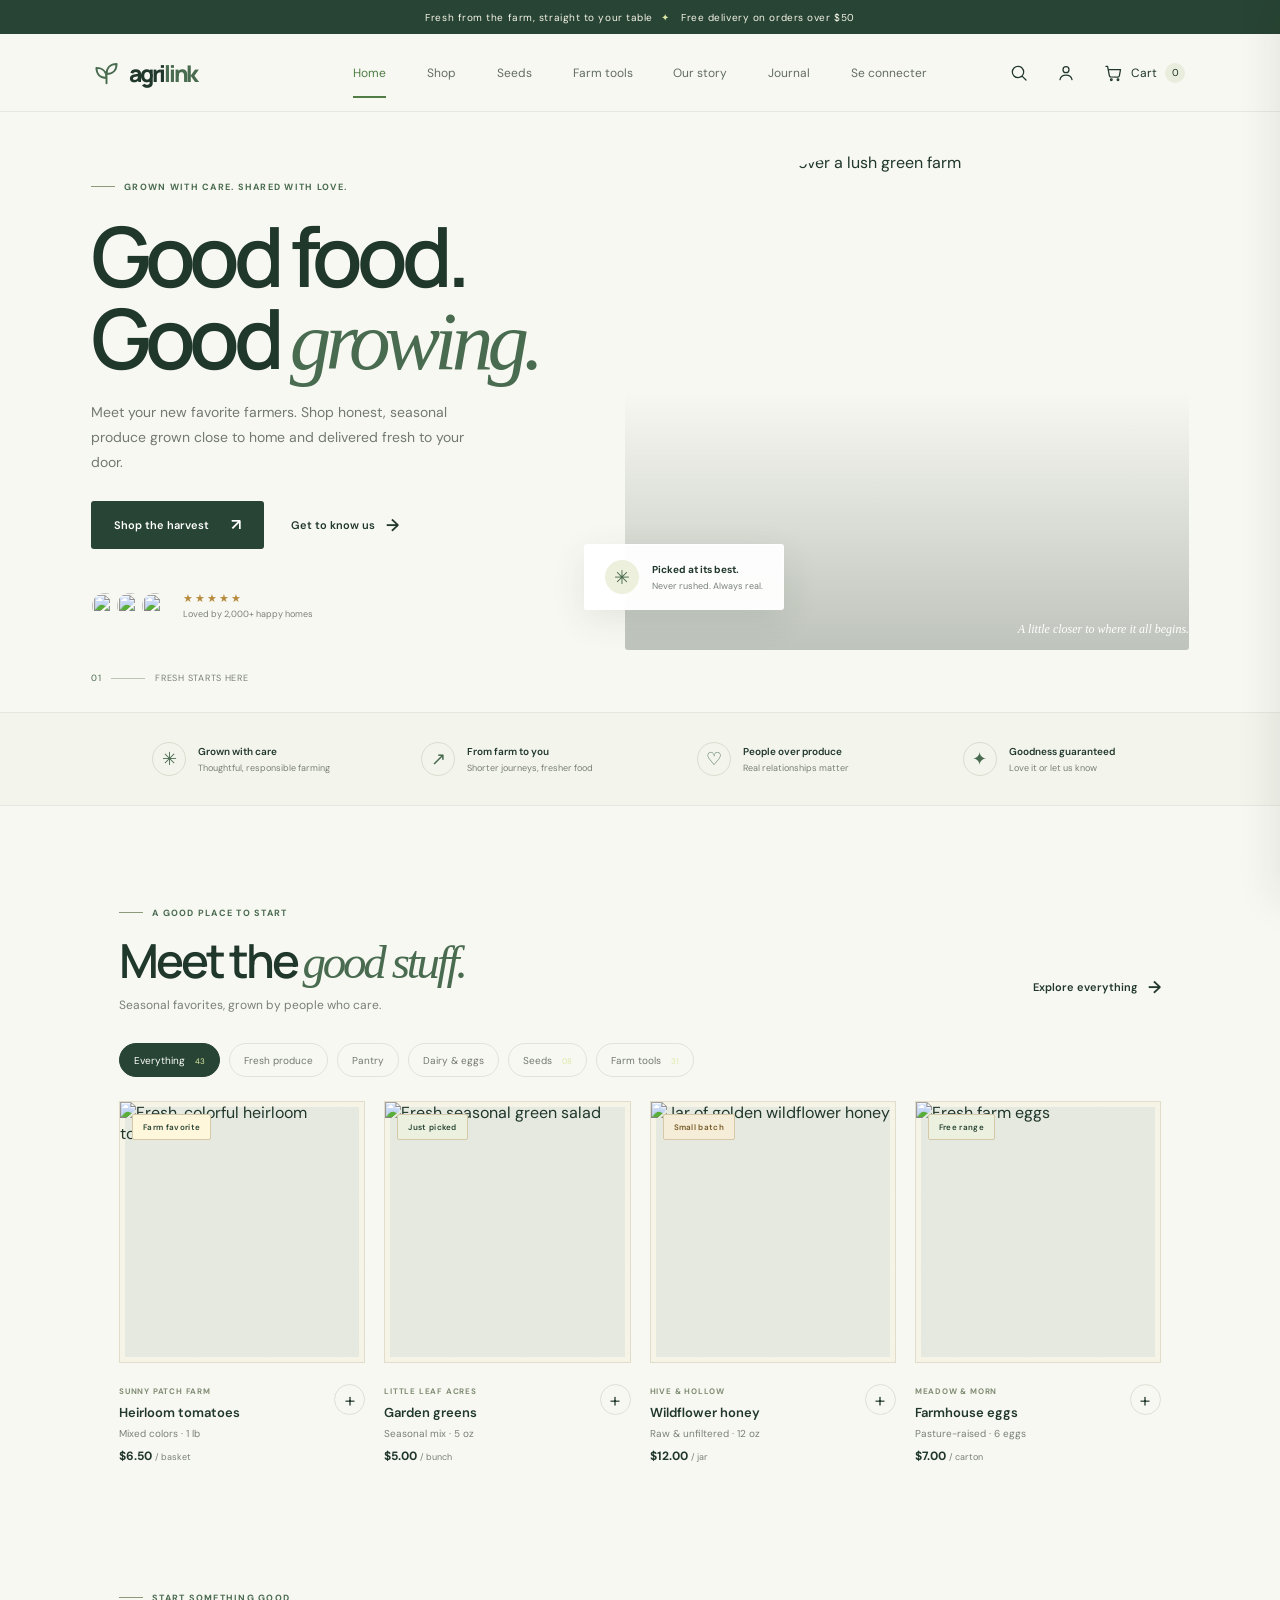
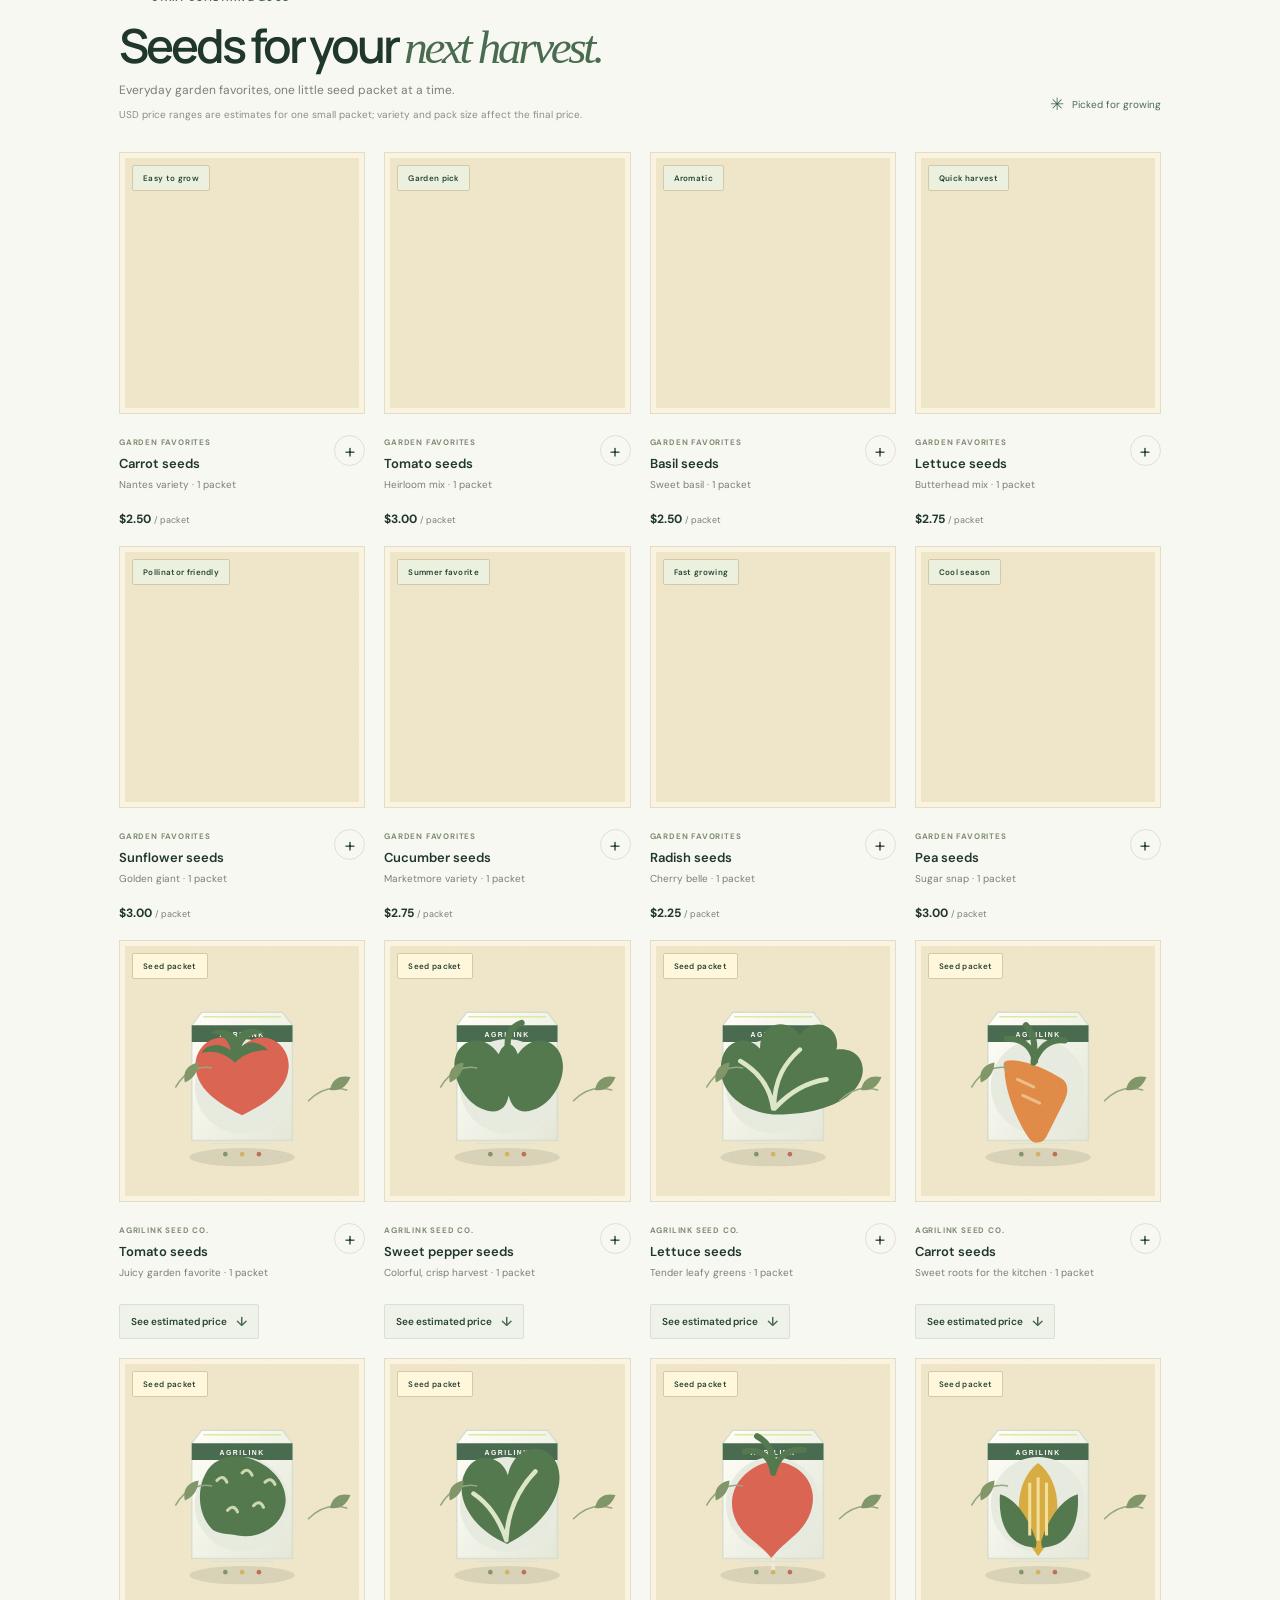
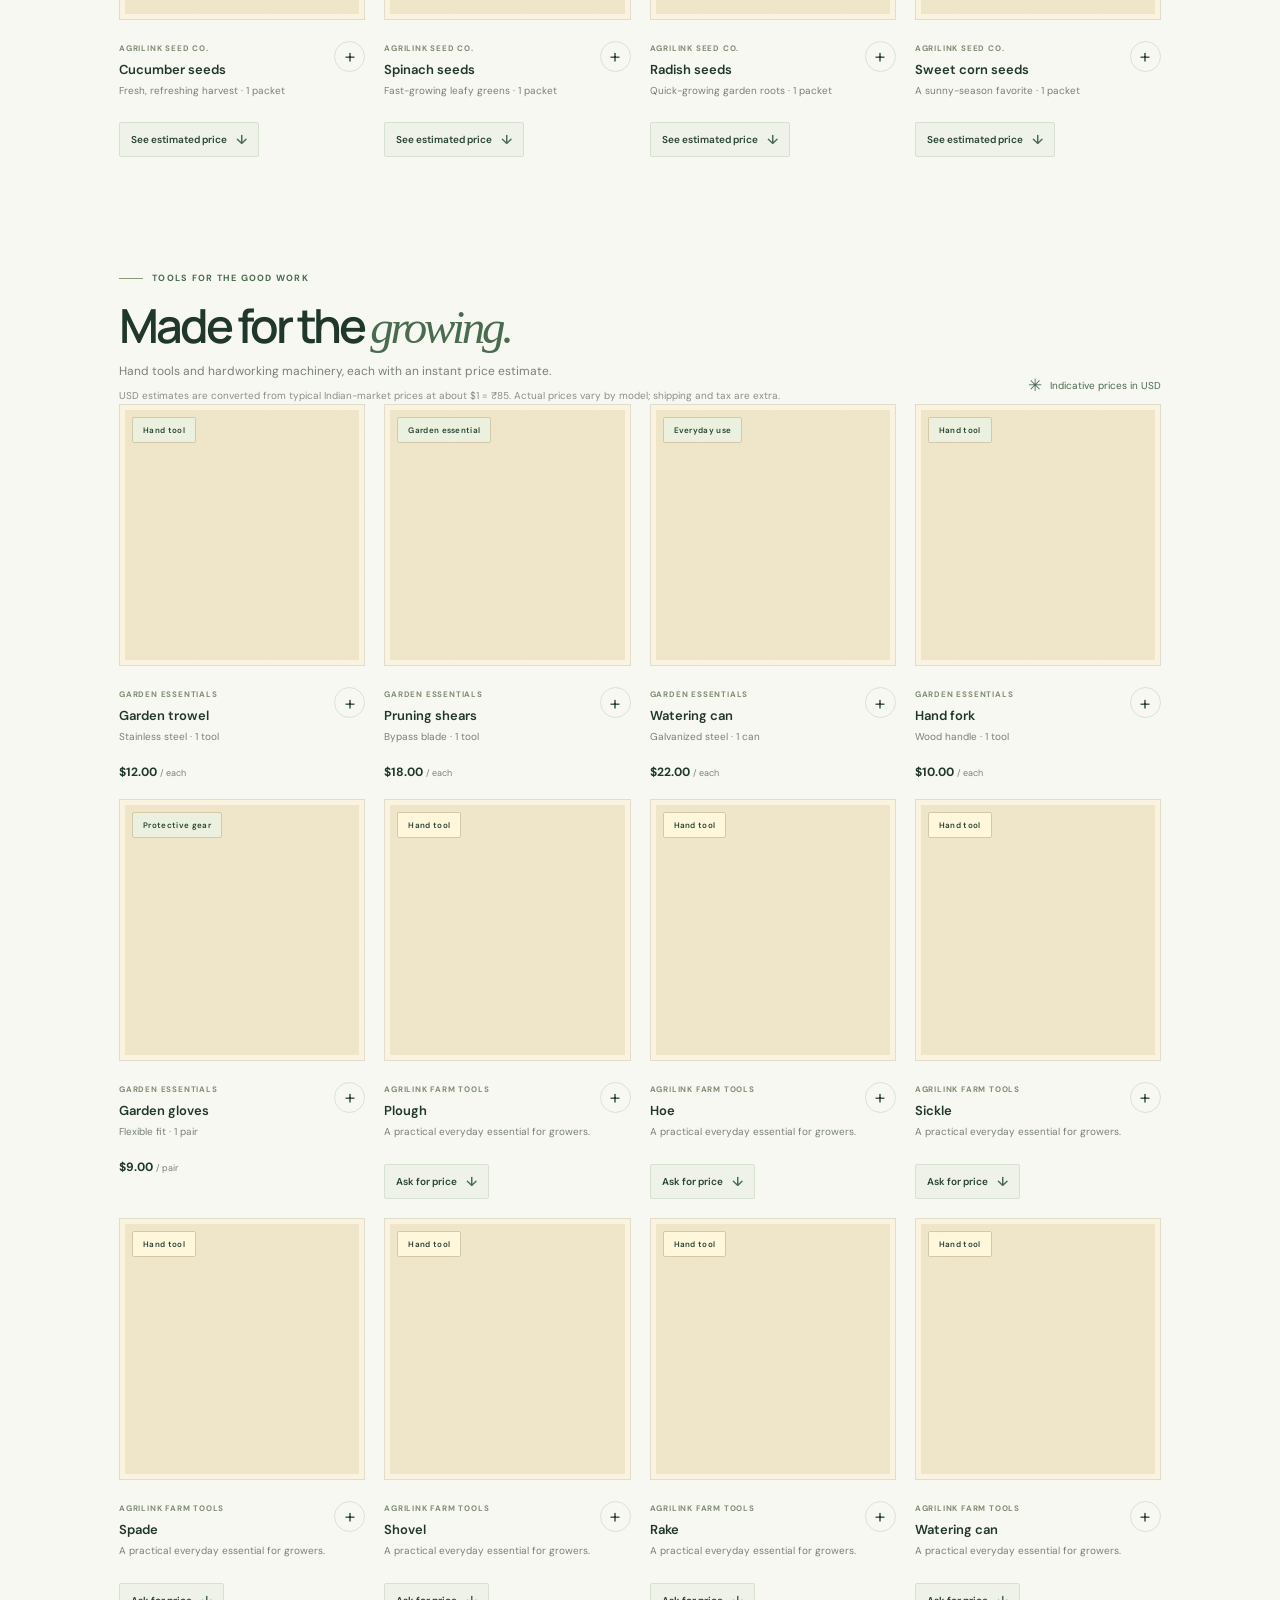
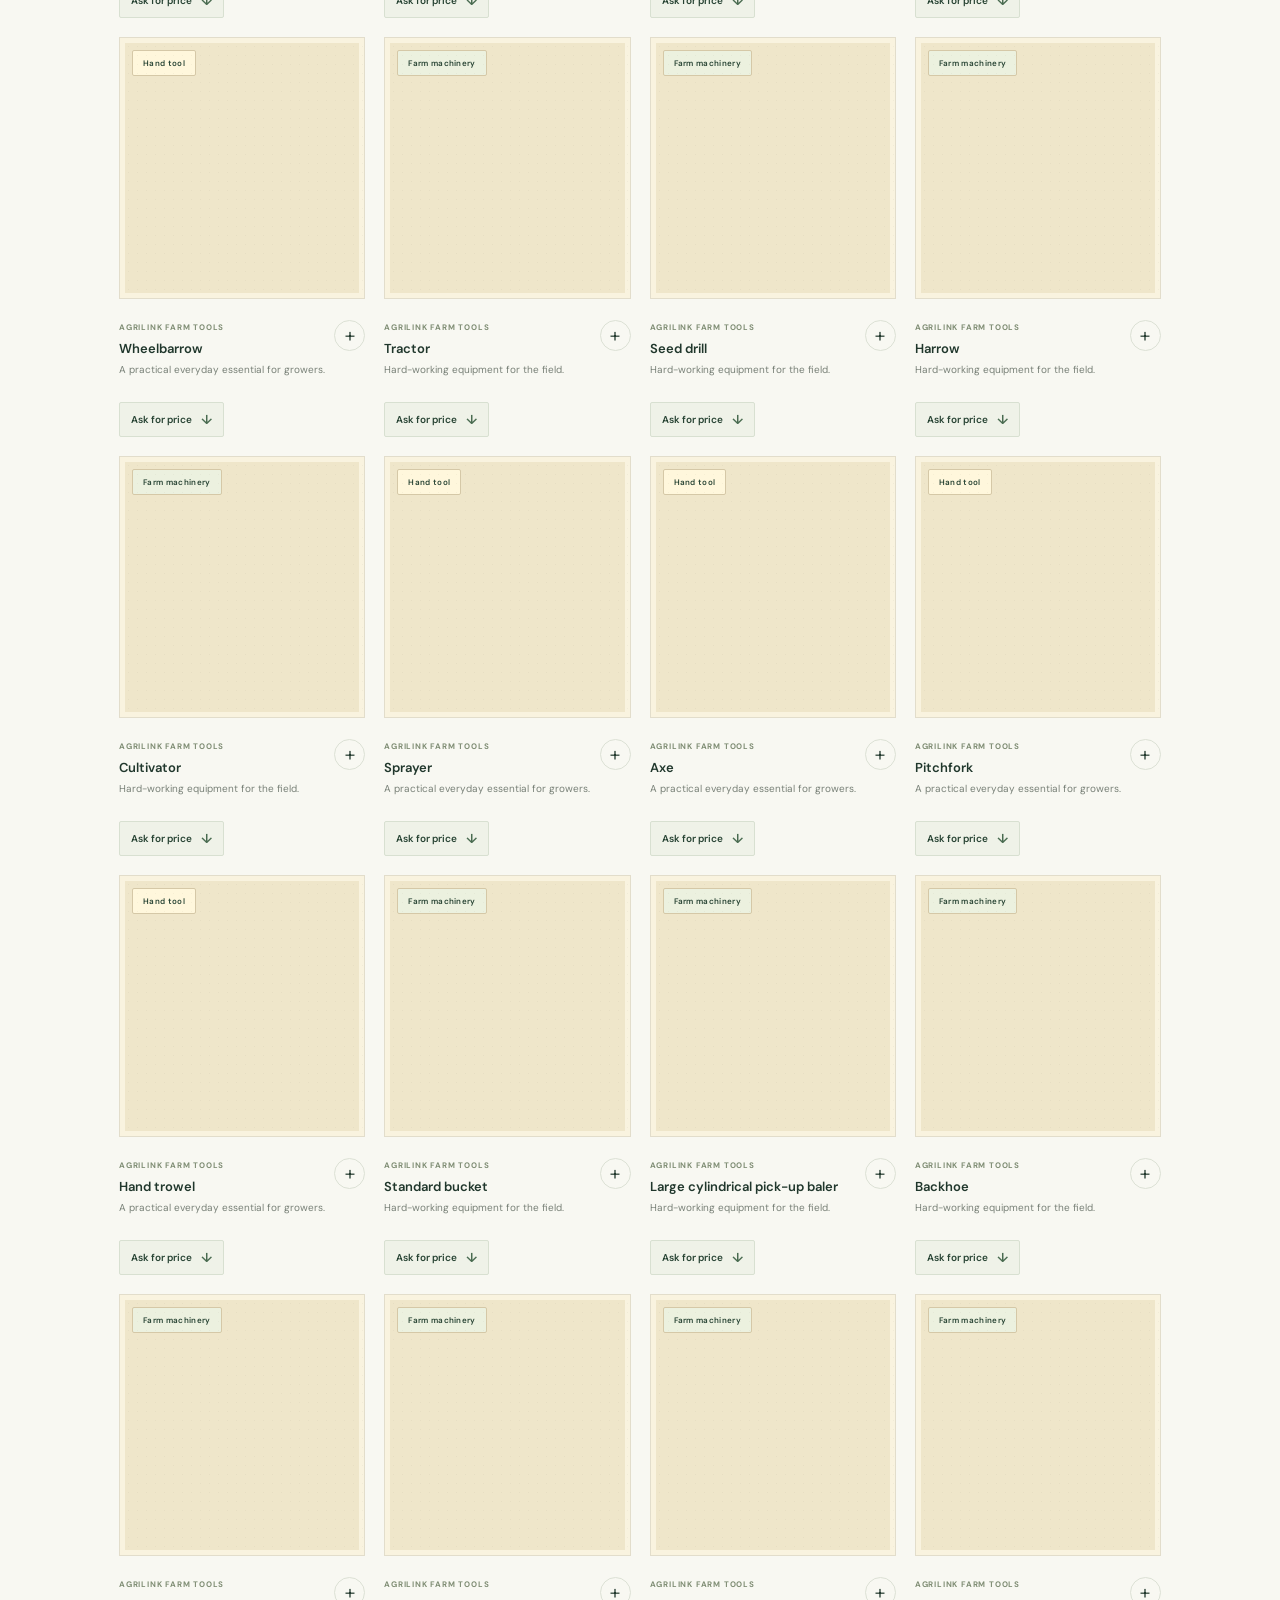
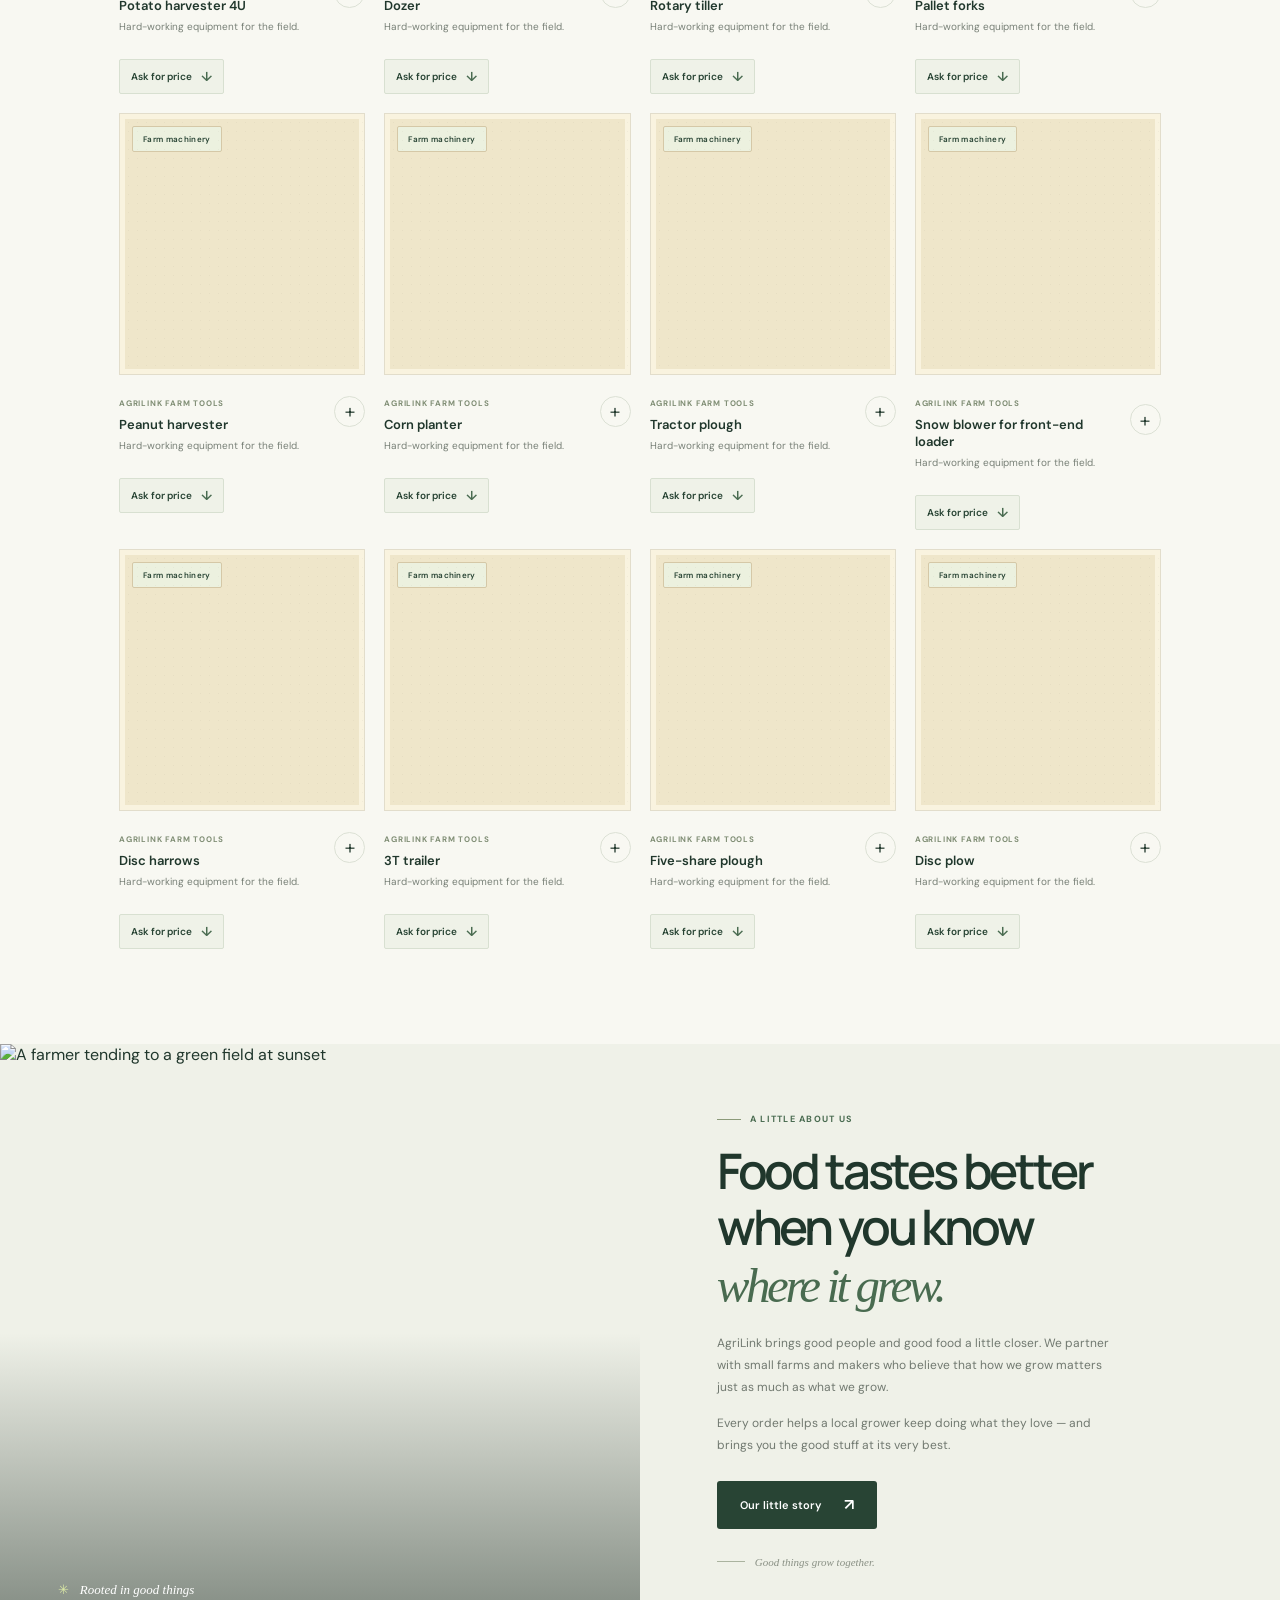
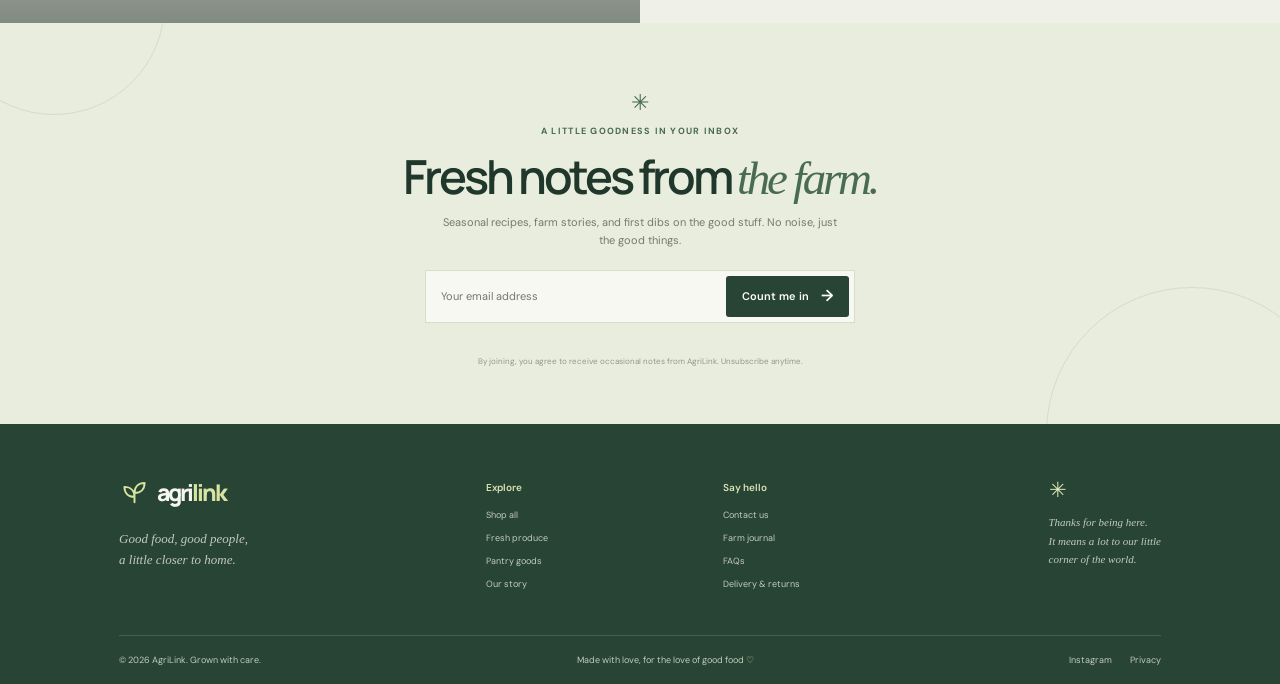
==== commit aa9fd19e: "Update fmt.Println message from 'Hello' to 'Goodbye'" ====
--- a/index.html
+++ b/index.html
@@ -43,7 +43,7 @@
       <span class="brand-mark" aria-hidden="true">
         <svg viewBox="0 0 40 40" fill="none"><path d="M20 34V19m0 8c-8 0-13-5-13-13 8 0 13 5 13 13Zm0-5c0-8 5-13 13-13 0 8-5 13-13 13Z" stroke="currentColor" stroke-width="2.5" stroke-linecap="round" stroke-linejoin="round"/></svg>
       </span>
-      <span>agri<span class="brand-accent">link</span></span>
+      <span class="brand-word" aria-hidden="true"><span class="brand-letter">a</span><span class="brand-letter">g</span><span class="brand-letter">r</span><span class="brand-letter">i</span><span class="brand-letter brand-accent">l</span><span class="brand-letter brand-accent">i</span><span class="brand-letter brand-accent">n</span><span class="brand-letter brand-accent">k</span></span>
     </a>
 
     <button class="menu-toggle" type="button" aria-label="Open navigation" aria-expanded="false">
@@ -306,11 +306,11 @@
   <footer class="site-footer" id="journal">
     <div class="footer-top">
       <div class="footer-brand">
-        <a class="brand" href="#home">
+        <a class="brand" href="#home" aria-label="AgriLink home">
           <span class="brand-mark" aria-hidden="true">
             <svg viewBox="0 0 40 40" fill="none"><path d="M20 34V19m0 8c-8 0-13-5-13-13 8 0 13 5 13 13Zm0-5c0-8 5-13 13-13 0 8-5 13-13 13Z" stroke="currentColor" stroke-width="2.5" stroke-linecap="round" stroke-linejoin="round"/></svg>
           </span>
-          <span>agri<span class="brand-accent">link</span></span>
+          <span class="brand-word" aria-hidden="true"><span class="brand-letter">a</span><span class="brand-letter">g</span><span class="brand-letter">r</span><span class="brand-letter">i</span><span class="brand-letter brand-accent">l</span><span class="brand-letter brand-accent">i</span><span class="brand-letter brand-accent">n</span><span class="brand-letter brand-accent">k</span></span>
         </a>
         <p>Good food, good people,<br>a little closer to home.</p>
       </div>
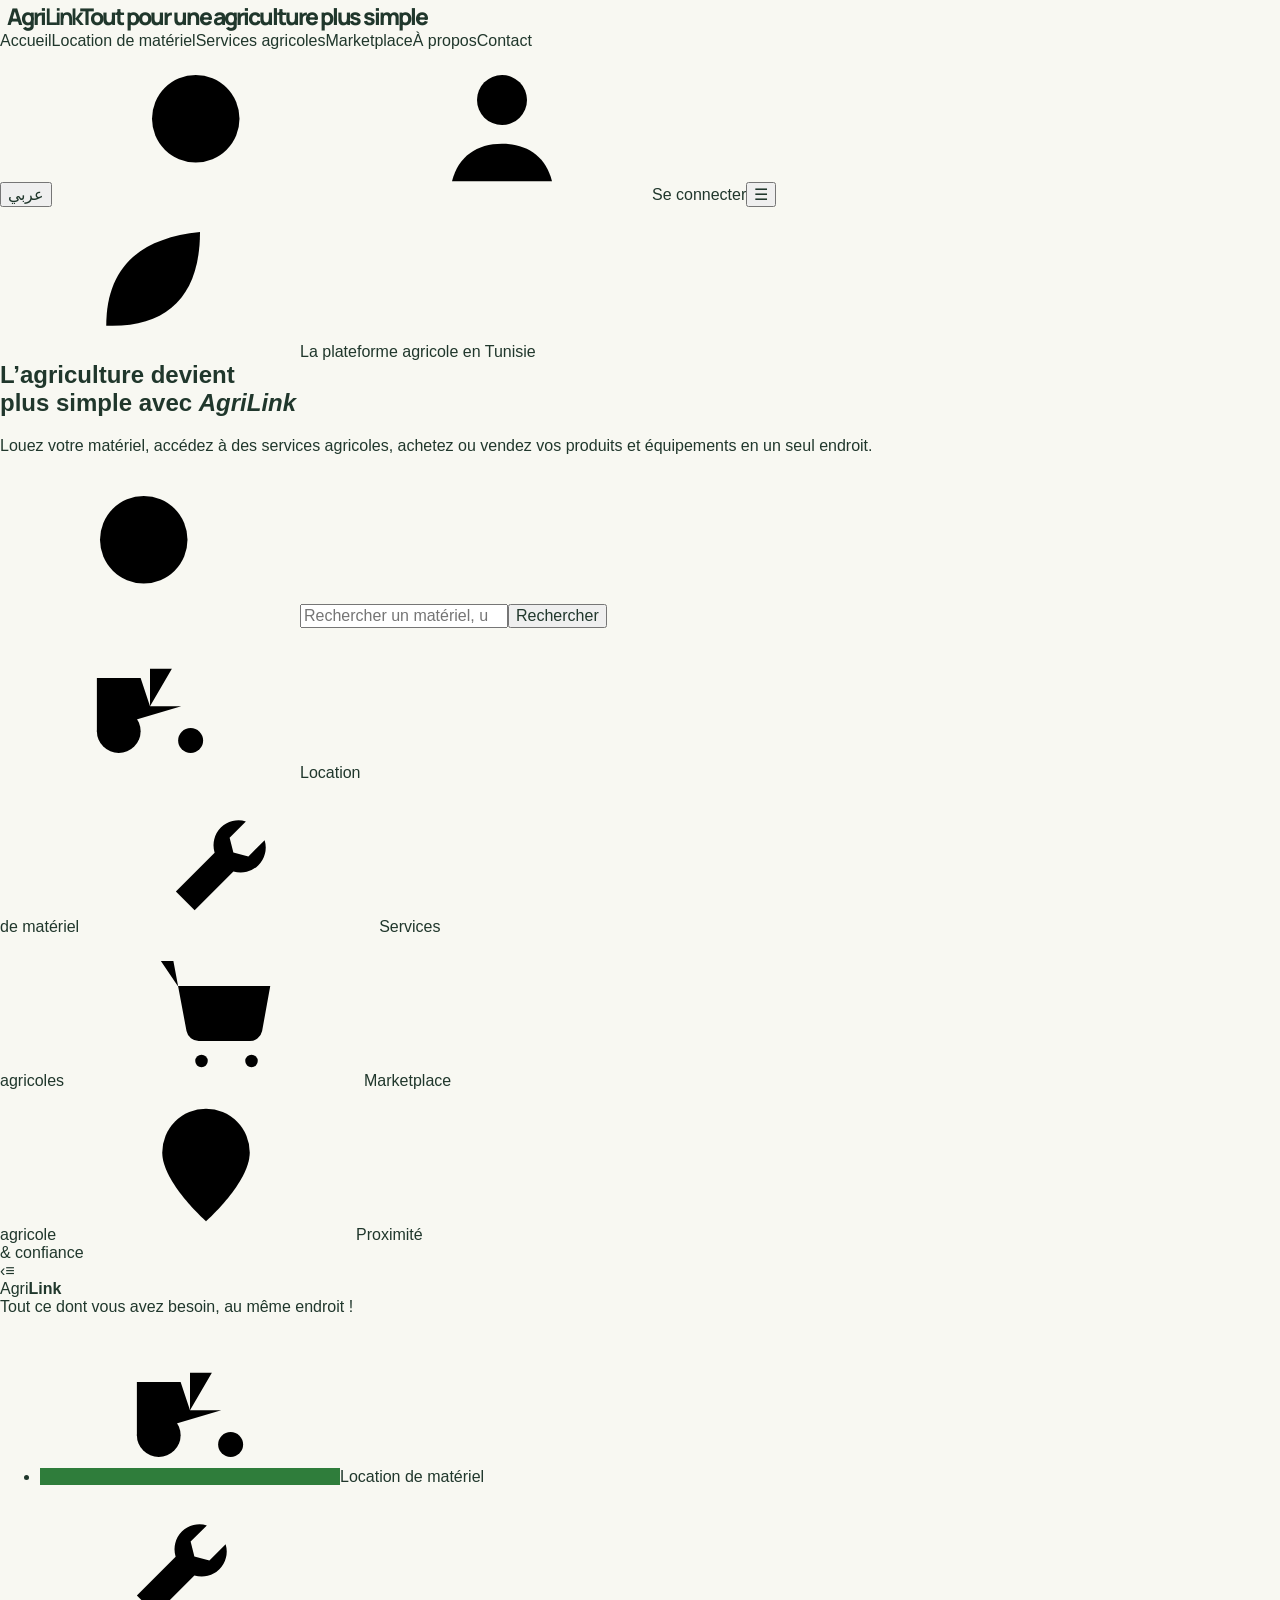
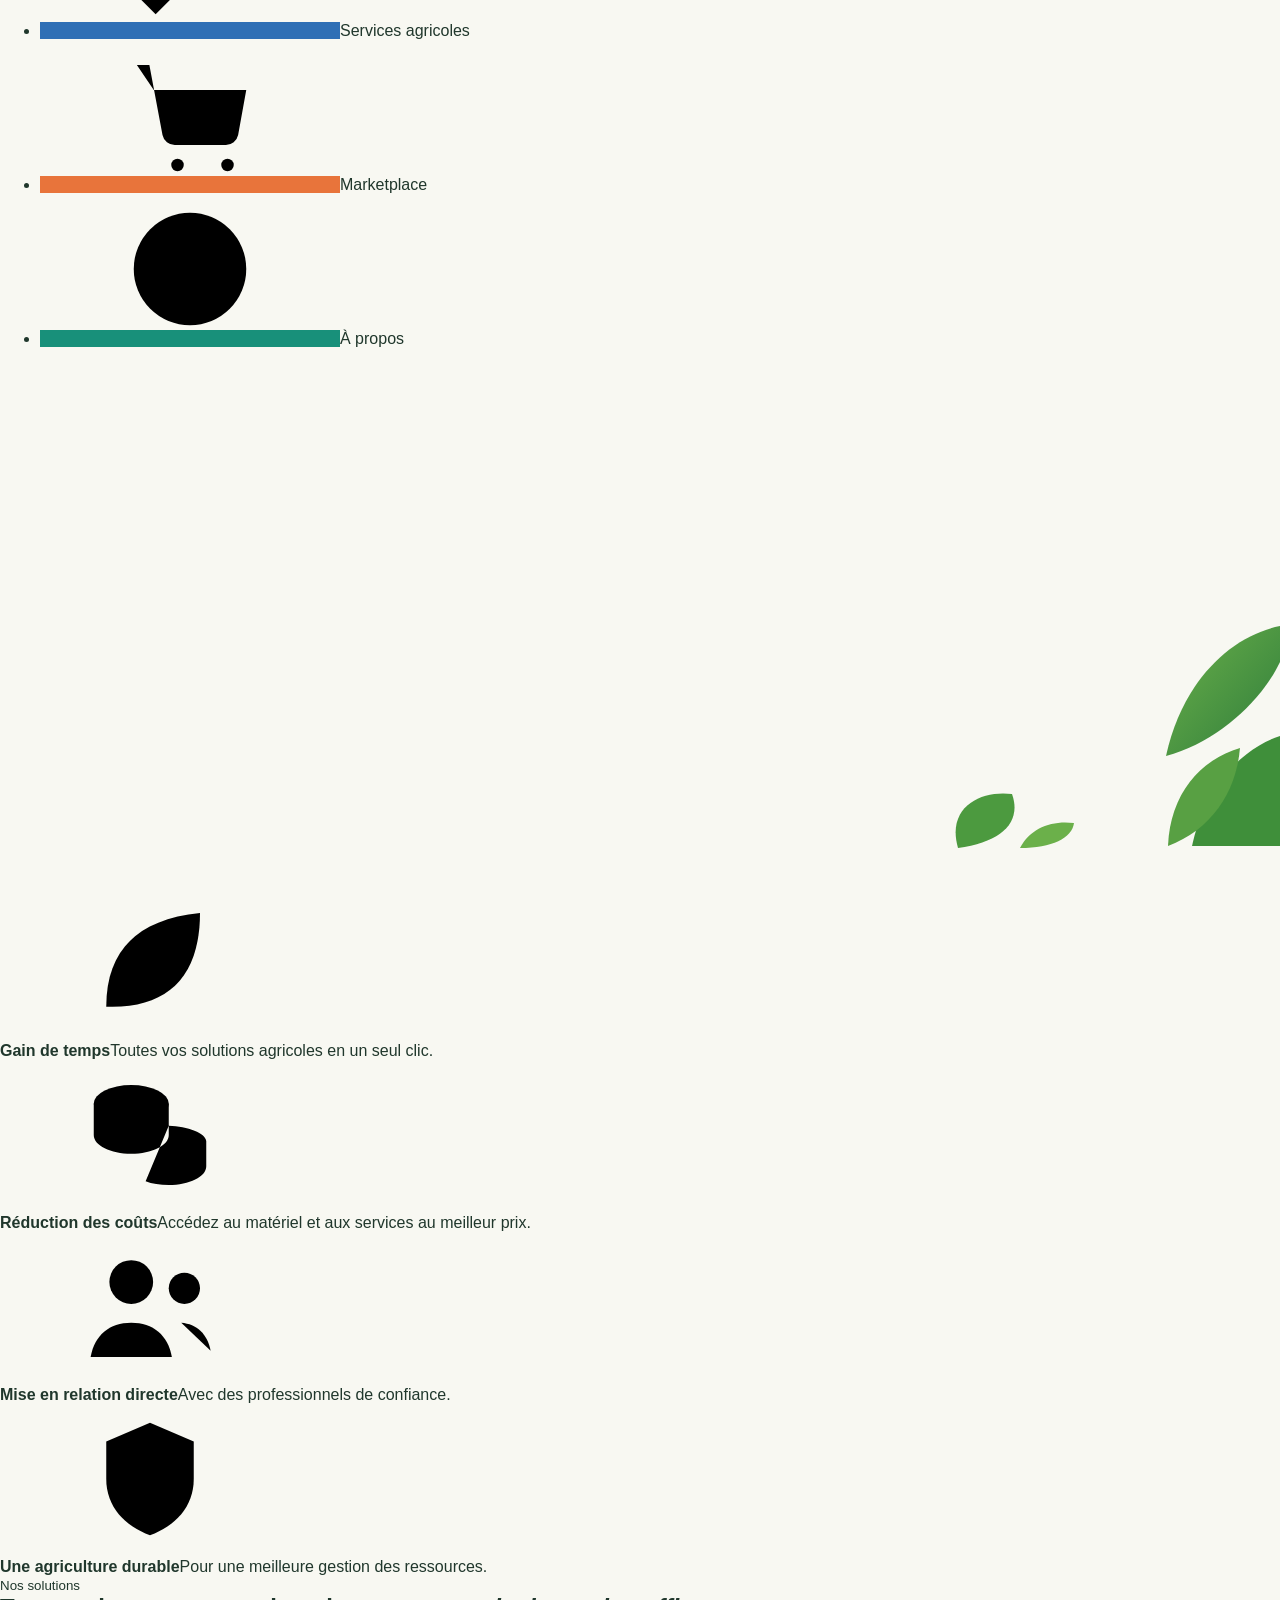
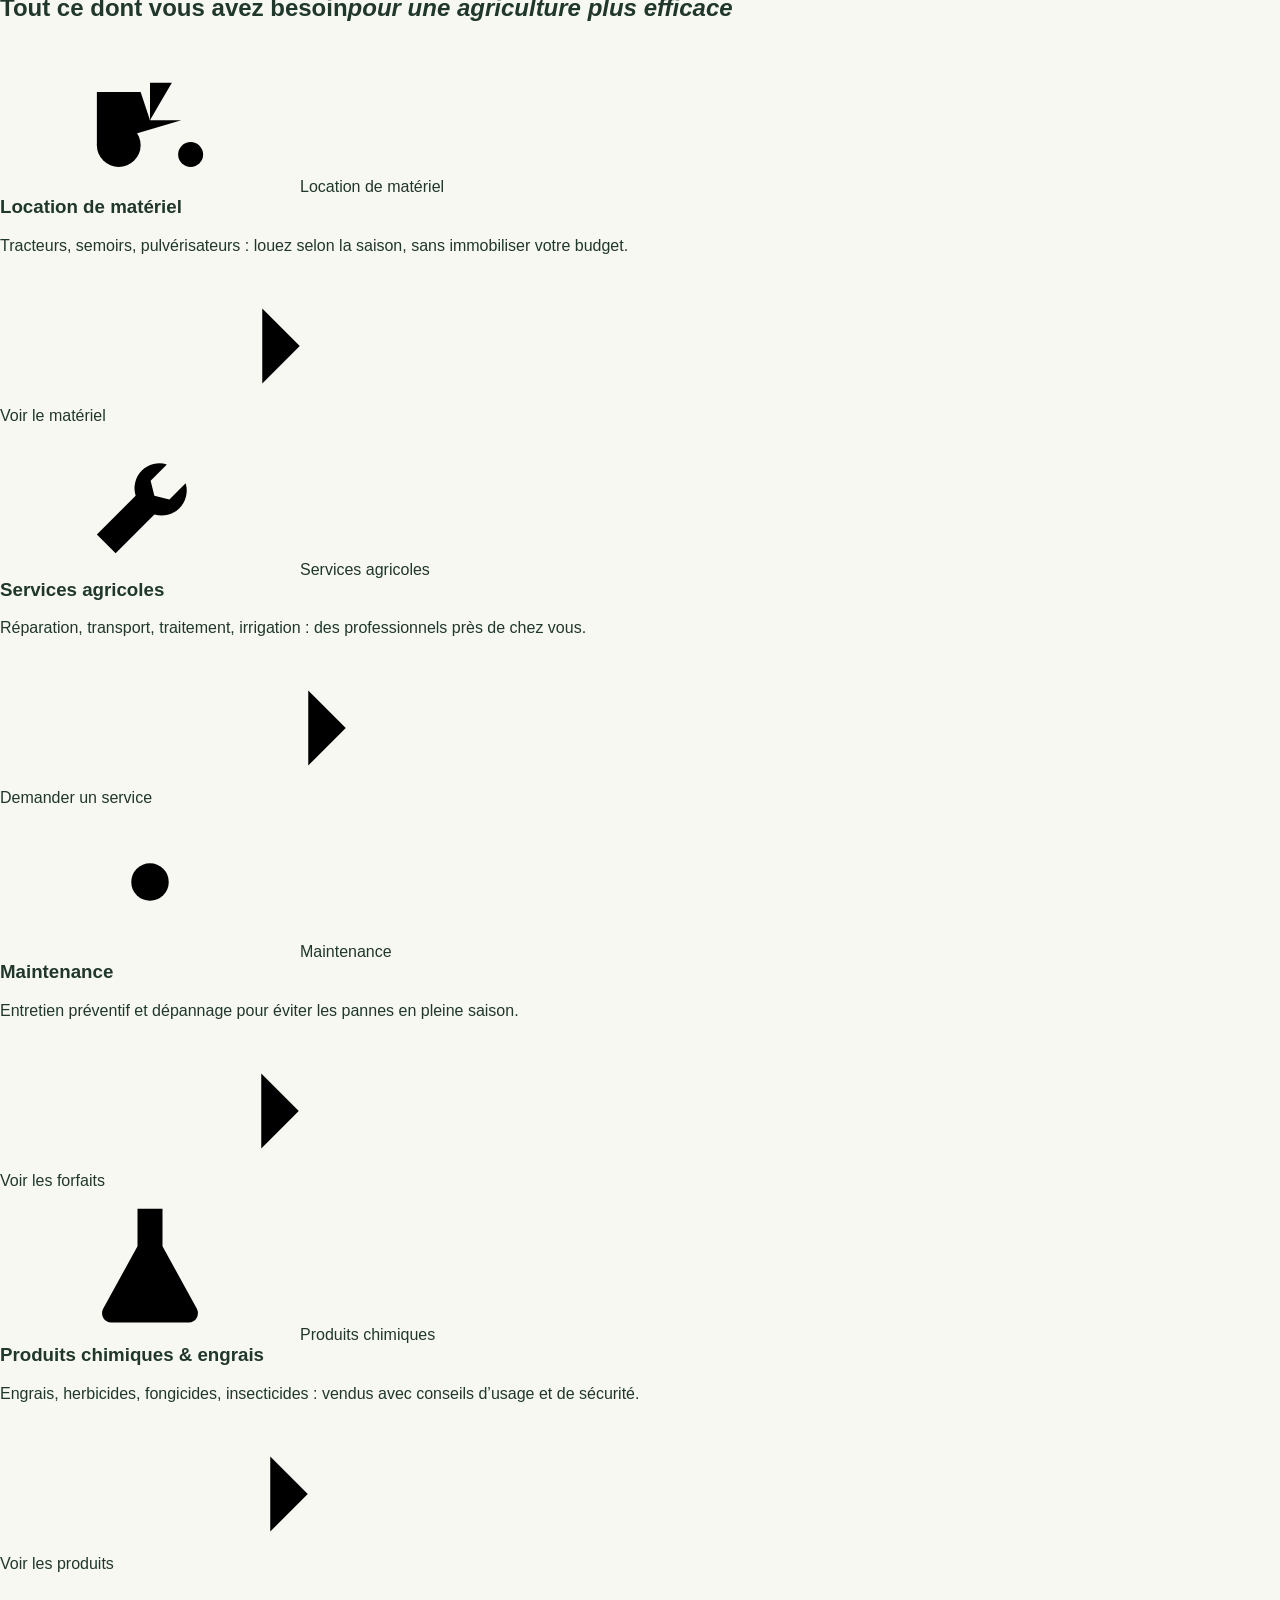
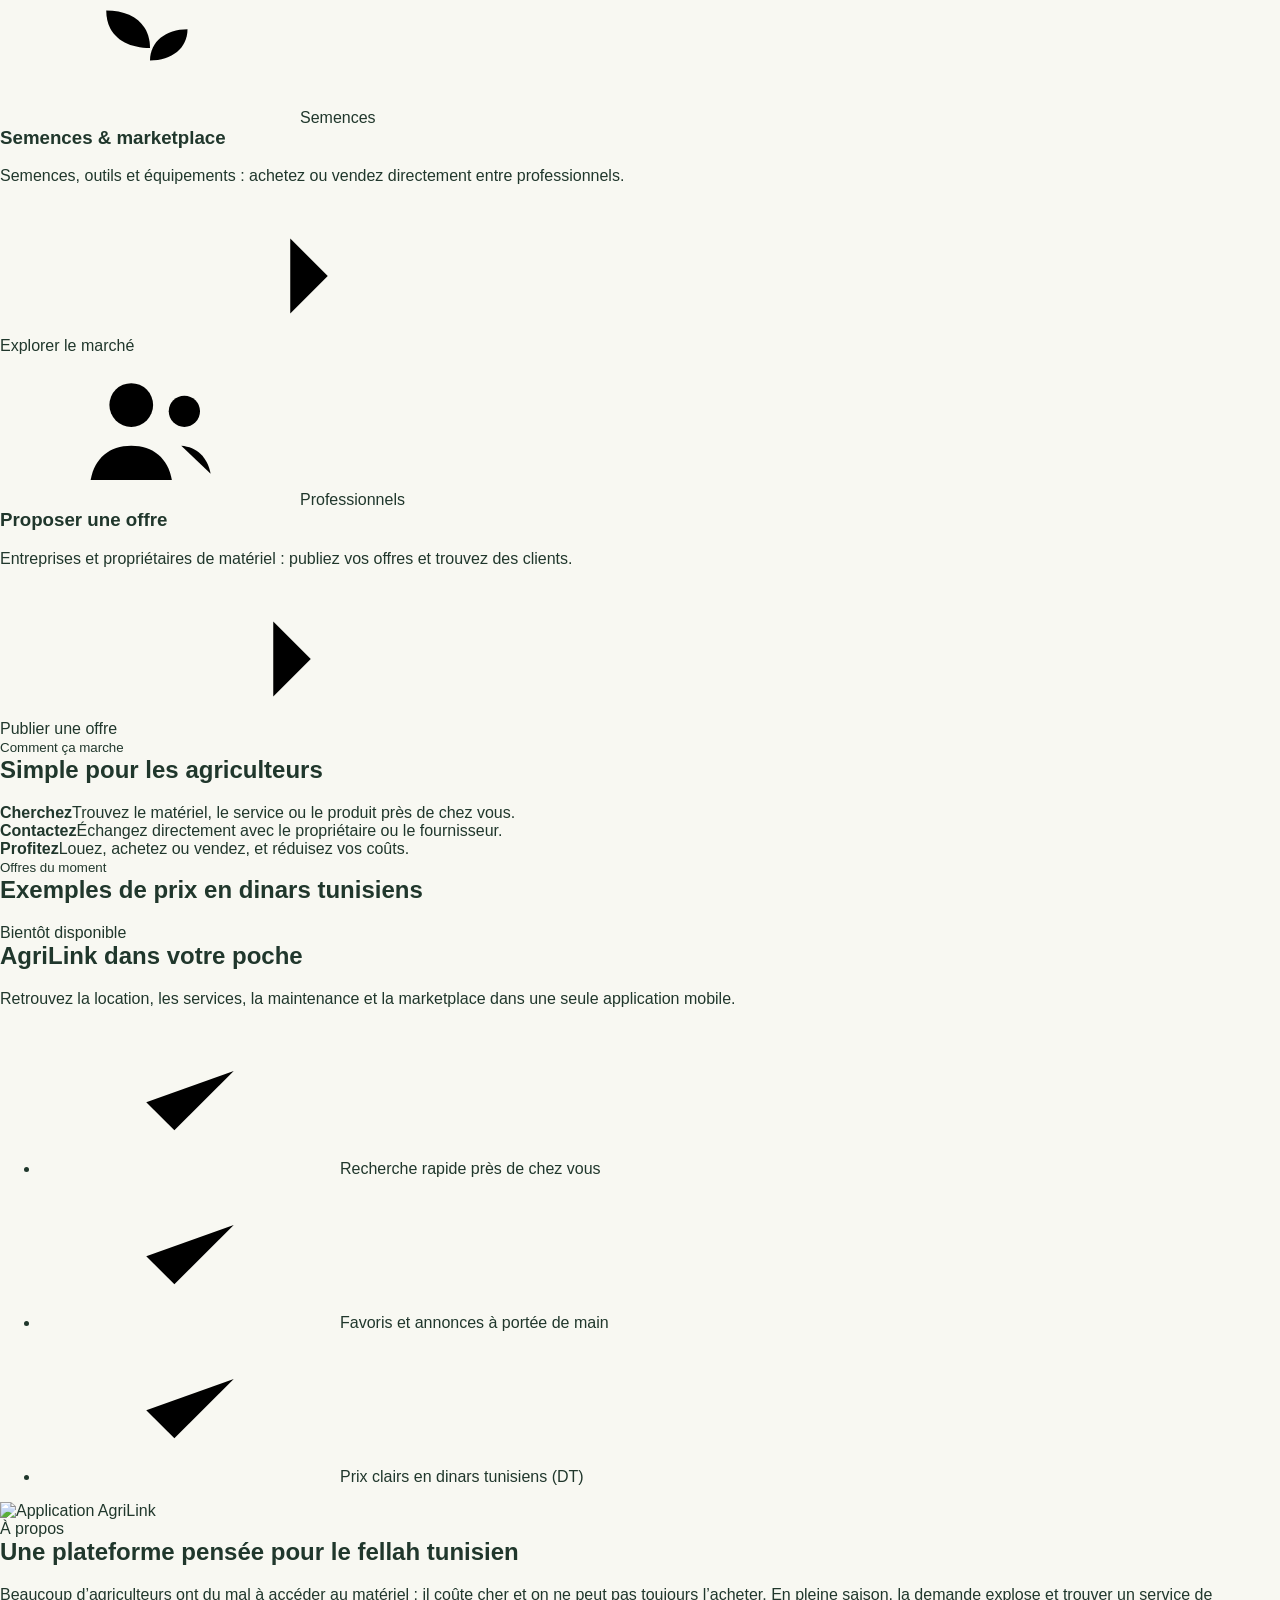
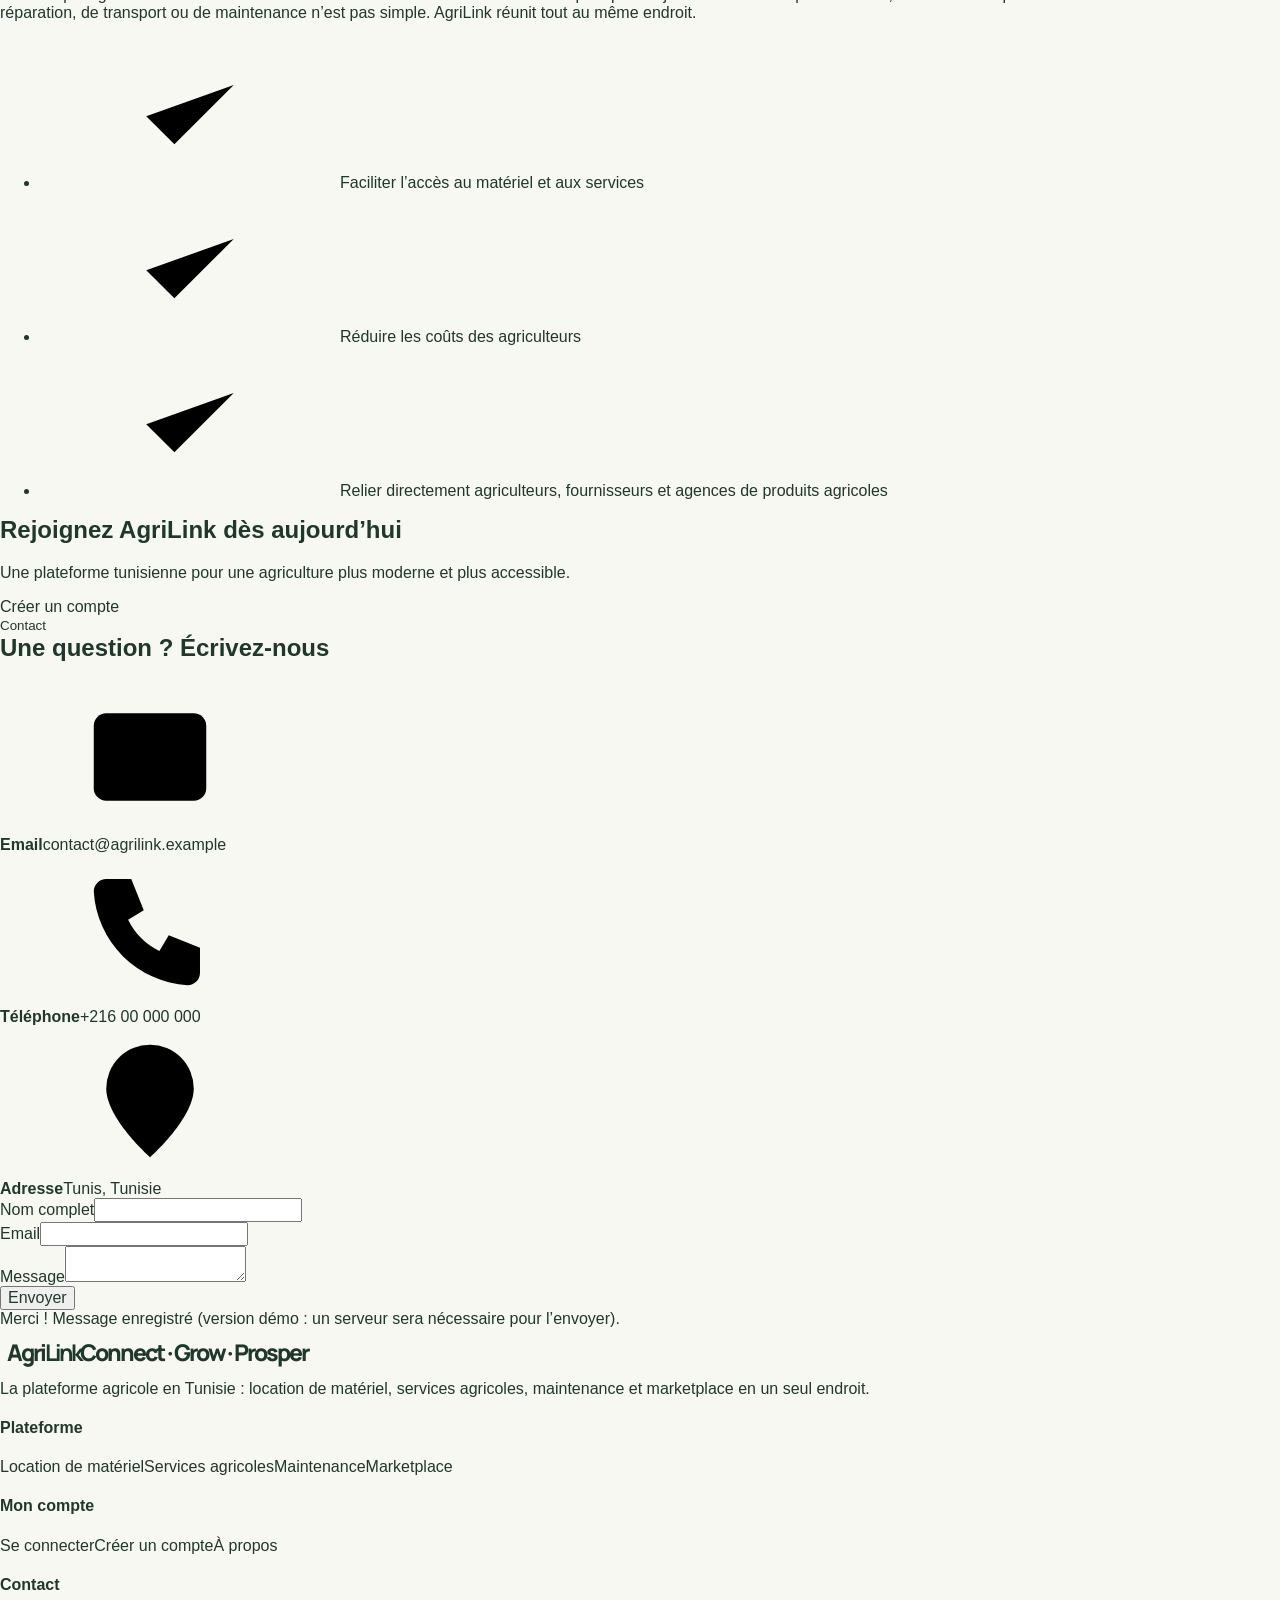
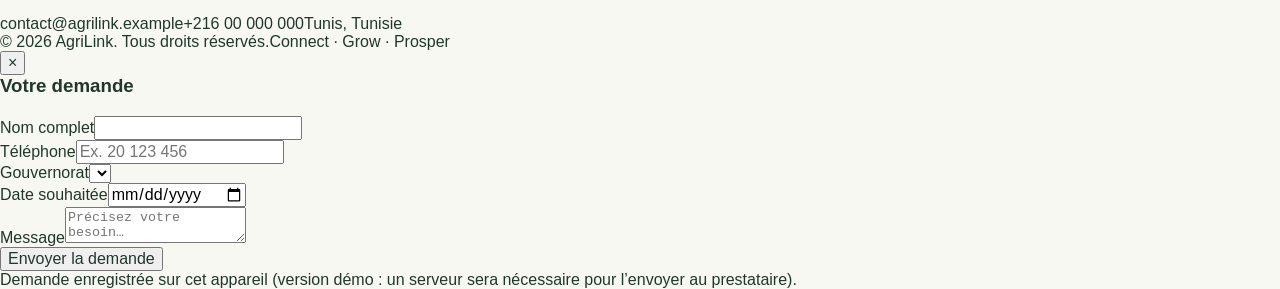
==== commit 5e5ac2d8: "Update index.html" ====
--- a/index.html
+++ b/index.html
@@ -1,431 +1,56 @@
-<!doctype html>
-<html lang="en">
-<head>
-  <meta charset="utf-8">
-  <meta name="viewport" content="width=device-width, initial-scale=1">
-  <meta name="theme-color" content="#f8f8f2">
-  <meta name="description" content="AgriLink connects you to trusted farm-fresh food and the people who grow it.">
-  <title>AgriLink — Farm fresh, delivered</title>
-  <link rel="preconnect" href="https://fonts.googleapis.com">
-  <link rel="preconnect" href="https://fonts.gstatic.com" crossorigin>
-  <link href="https://fonts.googleapis.com/css2?family=DM+Sans:wght@400;500;600;700&family=Manrope:wght@400;500;600;700;800&display=swap" rel="stylesheet">
-  <link rel="stylesheet" href="style.css">
-  <script src="agri.js" defer></script>
-  <style>
-    .main-nav .nav-link { position: relative; }
-    .main-nav .nav-link::after {
-      position: absolute;
-      right: 0;
-      bottom: -9px;
-      left: 0;
-      height: 2px;
-      transform: scaleX(0);
-      transform-origin: left;
-      background: #4f7d45;
-      content: "";
-      transition: transform .2s ease;
-    }
-    .main-nav .nav-link:hover,
-    .main-nav .nav-link.active { color: #4f7d45; }
-    .main-nav .nav-link.active::after { transform: scaleX(1); }
-    @media (max-width: 760px) {
-      .main-nav .nav-link::after { bottom: -3px; }
-    }
-  </style>
-</head>
-<body>
-  <div class="announcement">
-    <p>Fresh from the farm, straight to your table<span aria-hidden="true">✦</span> Free delivery on orders over $50</p>
-  </div>
-
-  <header class="site-header">
-    <a class="brand" href="#home" aria-label="AgriLink home">
-      <span class="brand-mark" aria-hidden="true">
-        <svg viewBox="0 0 40 40" fill="none"><path d="M20 34V19m0 8c-8 0-13-5-13-13 8 0 13 5 13 13Zm0-5c0-8 5-13 13-13 0 8-5 13-13 13Z" stroke="currentColor" stroke-width="2.5" stroke-linecap="round" stroke-linejoin="round"/></svg>
-      </span>
-      <span class="brand-word" aria-hidden="true"><span class="brand-letter">a</span><span class="brand-letter">g</span><span class="brand-letter">r</span><span class="brand-letter">i</span><span class="brand-letter brand-accent">l</span><span class="brand-letter brand-accent">i</span><span class="brand-letter brand-accent">n</span><span class="brand-letter brand-accent">k</span></span>
-    </a>
-
-    <button class="menu-toggle" type="button" aria-label="Open navigation" aria-expanded="false">
-      <span></span><span></span><span></span>
-    </button>
-
-    <nav class="main-nav" aria-label="Main navigation">
-      <a class="nav-link active" href="#home" aria-current="page">Home</a>
-      <a class="nav-link" href="#shop">Shop</a>
-      <a class="nav-link" href="#seeds">Seeds</a>
-      <a class="nav-link" href="#tools">Farm tools</a>
-      <a class="nav-link" href="#our-story">Our story</a>
-      <a class="nav-link" href="#journal">Journal</a>
-      <a class="nav-link" href="se_connecter.html">Se connecter</a>
-    </nav>
-
-
-    <div class="header-actions">
-      <button class="icon-button search-toggle" type="button" aria-label="Search products">
-        <svg viewBox="0 0 24 24" aria-hidden="true"><circle cx="10.8" cy="10.8" r="6.8"/><path d="m16 16 4.4 4.4"/></svg>
-      </button>
-      <a class="icon-button account-link" href="profile.html" aria-label="Your profile">
-        <svg viewBox="0 0 24 24" aria-hidden="true"><circle cx="12" cy="8" r="3.6"/><path d="M4.8 20c.7-3.5 3.3-5.4 7.2-5.4s6.5 1.9 7.2 5.4"/></svg>
-      </a>
-      <button class="cart-button" type="button" aria-label="Shopping cart, 0 items">
-        <svg viewBox="0 0 24 24" aria-hidden="true"><path d="M3.5 4h2l2.1 11.2a2 2 0 0 0 2 1.6h8.1a2 2 0 0 0 2-1.6L21 8H6.2"/><circle cx="10" cy="20" r="1"/><circle cx="18" cy="20" r="1"/></svg>
-        <span>Cart</span><span class="cart-count" aria-live="polite">0</span>
-      </button>
-    </div>
-  </header>
-  <form class="search-panel" role="search" hidden>
-    <label class="visually-hidden" for="site-search">Search AgriLink products</label>
-    <input id="site-search" type="search" placeholder="What are you looking for?">
-    <button type="submit" aria-label="Submit search"><svg viewBox="0 0 24 24" aria-hidden="true"><circle cx="10.8" cy="10.8" r="6.8"/><path d="m16 16 4.4 4.4"/></svg></button>
-  </form>
-
-  <main>
-    <section class="hero" id="home">
-      <div class="hero-copy">
-        <span class="eyebrow"><span class="eyebrow-line"></span> Grown with care. Shared with love.</span>
-        <h1>Good food.<br>Good <span class="serif-accent">growing.</span></h1>
-        <p class="hero-description">Meet your new favorite farmers. Shop honest, seasonal produce grown close to home and delivered fresh to your door.</p>
-        <div class="hero-actions">
-          <a class="button button-dark" href="#shop">Shop the harvest <span aria-hidden="true">↗</span></a>
-          <a class="text-link" href="#our-story">Get to know us <span aria-hidden="true">→</span></a>
-        </div>
-        <div class="hero-proof">
-          <div class="avatar-stack" aria-hidden="true">
-            <img src="https://images.unsplash.com/photo-1500648767791-00dcc994a43e?auto=format&fit=crop&w=80&q=80" alt="">
-            <img src="https://images.unsplash.com/photo-1534528741775-53994a69daeb?auto=format&fit=crop&w=80&q=80" alt="">
-            <img src="https://images.unsplash.com/photo-1506794778202-cad84cf45f1d?auto=format&fit=crop&w=80&q=80" alt="">
-          </div>
-          <div><span class="stars" aria-label="5 out of 5 stars">★★★★★</span><span class="proof-caption">Loved by 2,000+ happy homes</span></div>
-        </div>
-      </div>
-      <div class="hero-visual">
-        <img class="hero-image" src="https://images.unsplash.com/photo-1500382017468-9049fed747ef?auto=format&fit=crop&w=1400&q=88" alt="Golden morning light over a lush green farm">
-        <div class="hero-image-wash"></div>
-        <div class="floating-note">
-          <span class="note-icon" aria-hidden="true">✳</span>
-          <span><strong>Picked at its best.</strong><small>Never rushed. Always real.</small></span>
-        </div>
-        <span class="image-caption">A little closer to where it all begins.</span>
-      </div>
-      <div class="hero-bottom-note"><span>01</span><span class="note-rule"></span><span>Fresh starts here</span></div>
-    </section>
-
-    <section class="values-strip" aria-label="Our promises">
-      <div><span class="value-icon" aria-hidden="true">✳</span><span><strong>Grown with care</strong><small>Thoughtful, responsible farming</small></span></div>
-      <div><span class="value-icon" aria-hidden="true">↗</span><span><strong>From farm to you</strong><small>Shorter journeys, fresher food</small></span></div>
-      <div><span class="value-icon" aria-hidden="true">♡</span><span><strong>People over produce</strong><small>Real relationships matter</small></span></div>
-      <div><span class="value-icon" aria-hidden="true">✦</span><span><strong>Goodness guaranteed</strong><small>Love it or let us know</small></span></div>
-    </section>
-
-    <section class="shop-section section-wrap" id="shop">
-      <div class="section-heading">
-        <div>
-          <span class="eyebrow"><span class="eyebrow-line"></span> A good place to start</span>
-          <h2>Meet the <span class="serif-accent">good stuff.</span></h2>
-          <p>Seasonal favorites, grown by people who care.</p>
-        </div>
-        <a class="text-link desktop-link" href="#products">Explore everything <span aria-hidden="true">→</span></a>
-      </div>
-
-      <div class="category-list" role="group" aria-label="Filter products by category">
-        <button class="category-chip selected" type="button" data-category="all" aria-pressed="true">Everything <span>43</span></button>
-        <button class="category-chip" type="button" data-category="produce" aria-pressed="false">Fresh produce</button>
-        <button class="category-chip" type="button" data-category="pantry" aria-pressed="false">Pantry</button>
-        <button class="category-chip" type="button" data-category="dairy" aria-pressed="false">Dairy & eggs</button>
-        <button class="category-chip" type="button" data-category="seeds" aria-pressed="false">Seeds <span>08</span></button>
-        <button class="category-chip" type="button" data-category="tools" aria-pressed="false">Farm tools <span>31</span></button>
-      </div>
-
-      <div class="product-grid" id="products">
-        <article class="product-card" data-category="produce" data-name="heirloom tomatoes">
-          <a class="product-image-wrap has-photo" href="#newsletter" aria-label="Heirloom tomatoes details">
-            <img class="product-photo" src="https://images.unsplash.com/photo-1546094096-0df4bcaaa337?auto=format&amp;fit=crop&amp;w=900&amp;q=85" alt="Fresh, colorful heirloom tomatoes" loading="lazy" decoding="async">
-            <svg class="food-clay-art" viewBox="0 0 320 300" role="img" aria-label="Clay-style heirloom tomatoes"><defs><linearGradient id="tomato-clay" x1="0" y1="0" x2="1" y2="1"><stop stop-color="#f28c69"/><stop offset="1" stop-color="#b7473d"/></linearGradient><linearGradient id="leaf-clay" x1="0" y1="0" x2="1" y2="1"><stop stop-color="#9cb783"/><stop offset="1" stop-color="#496b50"/></linearGradient><filter id="food-shadow" x="-30%" y="-30%" width="160%" height="170%"><feDropShadow dx="0" dy="12" stdDeviation="9" flood-color="#304b37" flood-opacity=".18"/></filter></defs><ellipse cx="160" cy="250" rx="93" ry="16" fill="#284434" opacity=".1"/><g filter="url(#food-shadow)"><path d="M79 174c-3-37 27-67 66-61 8-39 62-42 79-9 37-12 71 17 66 53-4 33-35 59-79 67-47 9-127-6-132-50Z" fill="url(#tomato-clay)"/><path d="M165 111c-11-24-2-43 20-53 1 20-4 34-15 45 22-20 43-16 54-5-19 2-31 8-41 22 24-10 42-5 51 8-22-5-42-1-58 13-11-13-28-21-48-22 12-14 27-17 42-8-8-13-20-18-34-17 9-12 19-15 29-12Z" fill="url(#leaf-clay)"/><path d="M108 165c4-22 18-36 37-42" fill="none" stroke="#ffb29a" stroke-width="8" stroke-linecap="round" opacity=".75"/><path d="M195 148c4-12 13-19 25-22" fill="none" stroke="#f9aa91" stroke-width="6" stroke-linecap="round" opacity=".65"/></g><g filter="url(#food-shadow)"><path d="M34 208c0-29 24-52 53-48 7-30 48-31 61-6 28-8 52 13 48 40-4 25-28 44-62 49-38 6-100-2-100-35Z" fill="url(#tomato-clay)"/><path d="M94 159c-5-19 3-32 20-39 0 16-4 26-13 34 17-14 32-11 41-3-15 1-24 6-32 17 18-7 31-3 38 7-17-4-32-1-44 10-8-10-21-16-36-17 9-10 20-12 32-6-6-10-15-14-26-13 7-9 14-11 20-9Z" fill="url(#leaf-clay)"/></g></svg>
-            <span class="product-tag">Farm favorite</span>
-          </a>
-          <div class="product-info"><div><span class="product-farm">SUNNY PATCH FARM</span><h3>Heirloom tomatoes</h3></div><button class="add-button" type="button" aria-label="Add Heirloom tomatoes to cart" data-product="Heirloom tomatoes" data-price="6.50">+</button></div>
-          <p class="product-detail">Mixed colors · 1 lb</p><p class="product-price">$6.50 <span>/ basket</span></p>
-        </article>
-        <article class="product-card" data-category="produce" data-name="garden greens">
-          <a class="product-image-wrap has-photo" href="#newsletter" aria-label="Garden greens details">
-            <img class="product-photo" src="https://images.unsplash.com/photo-1512621776951-a57141f2eefd?auto=format&amp;fit=crop&amp;w=900&amp;q=85" alt="Fresh seasonal green salad" loading="lazy" decoding="async">
-            <svg class="food-clay-art" viewBox="0 0 320 300" role="img" aria-label="Clay-style garden greens"><defs><linearGradient id="greens-clay" x1="0" y1="0" x2="1" y2="1"><stop stop-color="#abc28d"/><stop offset="1" stop-color="#496b50"/></linearGradient><linearGradient id="bowl-clay" x1="0" y1="0" x2="0" y2="1"><stop stop-color="#fffdf4"/><stop offset="1" stop-color="#cbd5bf"/></linearGradient><filter id="greens-shadow" x="-30%" y="-30%" width="160%" height="170%"><feDropShadow dx="0" dy="12" stdDeviation="9" flood-color="#304b37" flood-opacity=".18"/></filter></defs><ellipse cx="160" cy="248" rx="101" ry="15" fill="#284434" opacity=".1"/><g filter="url(#greens-shadow)"><path d="M64 163c-18-31 13-59 41-42-3-41 40-52 57-19 14-42 59-35 62 4 36-18 63 17 39 45 38 5 43 46 8 61-48 22-147 15-195-2-26-10-36-35-12-47Z" fill="url(#greens-clay)"/><path d="M161 201c-6-46-23-75-51-99m52 99c0-51 18-85 43-109m-41 109c21-37 47-56 79-63m-78 63c-23-28-47-42-74-46" fill="none" stroke="#dce9c7" stroke-width="7" stroke-linecap="round"/><path d="M68 191c-9-34 4-57 35-70m112 68c10-35 27-52 54-55" fill="none" stroke="#789567" stroke-width="5" stroke-linecap="round" opacity=".8"/><path d="M54 180h212l-19 48c-6 16-20 25-39 25h-96c-19 0-33-9-39-25l-19-48Z" fill="url(#bowl-clay)"/><ellipse cx="160" cy="181" rx="106" ry="24" fill="#f8f8ef" stroke="#d7dfcd" stroke-width="5"/></g></svg>
-            <span class="product-tag tag-soft">Just picked</span>
-          </a>
-          <div class="product-info"><div><span class="product-farm">LITTLE LEAF ACRES</span><h3>Garden greens</h3></div><button class="add-button" type="button" aria-label="Add Garden greens to cart" data-product="Garden greens" data-price="5.00">+</button></div>
-          <p class="product-detail">Seasonal mix · 5 oz</p><p class="product-price">$5.00 <span>/ bunch</span></p>
-        </article>
-        <article class="product-card" data-category="pantry" data-name="wildflower honey">
-          <a class="product-image-wrap has-photo" href="#newsletter" aria-label="Wildflower honey details">
-            <img class="product-photo" src="https://images.unsplash.com/photo-1587049352851-8d4e89133924?auto=format&amp;fit=crop&amp;w=900&amp;q=85" alt="Jar of golden wildflower honey" loading="lazy" decoding="async">
-            <svg class="food-clay-art" viewBox="0 0 320 300" role="img" aria-label="Clay-style jar of wildflower honey"><defs><linearGradient id="honey-clay" x1="0" y1="0" x2="1" y2="1"><stop stop-color="#f5cb68"/><stop offset=".55" stop-color="#d89b37"/><stop offset="1" stop-color="#aa6e25"/></linearGradient><linearGradient id="jar-clay" x1="0" y1="0" x2="1" y2="0"><stop stop-color="#fff5d8"/><stop offset=".22" stop-color="#fffdf2"/><stop offset=".75" stop-color="#e7d5a9"/><stop offset="1" stop-color="#fff7dc"/></linearGradient><filter id="honey-shadow" x="-30%" y="-30%" width="160%" height="170%"><feDropShadow dx="0" dy="12" stdDeviation="9" flood-color="#593f1f" flood-opacity=".2"/></filter></defs><ellipse cx="160" cy="250" rx="77" ry="14" fill="#284434" opacity=".1"/><g filter="url(#honey-shadow)"><path d="M119 76h82v31l17 18v93c0 14-10 24-24 24h-68c-14 0-24-10-24-24v-93l17-18V76Z" fill="url(#jar-clay)" stroke="#ddcfaa" stroke-width="3"/><path d="M111 148h98v70c0 10-7 17-17 17h-64c-10 0-17-7-17-17v-70Z" fill="url(#honey-clay)"/><path d="M113 147c26 8 65 8 94 0" fill="none" stroke="#f7d980" stroke-width="7" stroke-linecap="round"/><rect x="117" y="61" width="86" height="25" rx="8" fill="#71895e"/><path d="M126 68h68" stroke="#a9bd88" stroke-width="4" stroke-linecap="round"/><rect x="120" y="158" width="82" height="47" rx="6" fill="#fff6df" opacity=".94"/><path d="M137 180c8-13 17-13 25 0 8-13 17-13 25 0m-25-5v17" fill="none" stroke="#71895e" stroke-width="4" stroke-linecap="round"/><path d="M130 124c-4 25-4 61-1 83" fill="none" stroke="#fff" stroke-width="7" stroke-linecap="round" opacity=".75"/></g></svg>
-            <span class="product-tag tag-gold">Small batch</span>
-          </a>
-          <div class="product-info"><div><span class="product-farm">HIVE & HOLLOW</span><h3>Wildflower honey</h3></div><button class="add-button" type="button" aria-label="Add Wildflower honey to cart" data-product="Wildflower honey" data-price="12.00">+</button></div>
-          <p class="product-detail">Raw & unfiltered · 12 oz</p><p class="product-price">$12.00 <span>/ jar</span></p>
-        </article>
-        <article class="product-card" data-category="dairy" data-name="farmhouse eggs">
-          <a class="product-image-wrap has-photo" href="#newsletter" aria-label="Farmhouse eggs details">
-            <img class="product-photo" src="https://images.unsplash.com/photo-1506976785307-8732e854ad03?auto=format&amp;fit=crop&amp;w=900&amp;q=85" alt="Fresh farm eggs" loading="lazy" decoding="async">
-            <svg class="food-clay-art" viewBox="0 0 320 300" role="img" aria-label="Clay-style farmhouse eggs in a basket"><defs><linearGradient id="egg-clay" x1="0" y1="0" x2="1" y2="1"><stop stop-color="#fffdf0"/><stop offset="1" stop-color="#d9c9a5"/></linearGradient><linearGradient id="basket-clay" x1="0" y1="0" x2="0" y2="1"><stop stop-color="#d4aa70"/><stop offset="1" stop-color="#9a7045"/></linearGradient><filter id="eggs-shadow" x="-30%" y="-30%" width="160%" height="170%"><feDropShadow dx="0" dy="12" stdDeviation="9" flood-color="#493a27" flood-opacity=".2"/></filter></defs><ellipse cx="160" cy="248" rx="96" ry="15" fill="#284434" opacity=".1"/><g filter="url(#eggs-shadow)"><path d="M91 180c-4-38 15-75 39-76 25-1 36 37 33 76-2 26-13 39-34 39-22 0-35-14-38-39Z" fill="url(#egg-clay)"/><path d="M141 159c-4-38 17-73 41-70 24 3 32 42 26 79-4 24-16 36-37 34-21-2-32-16-30-43Z" fill="url(#egg-clay)"/><path d="M183 179c0-35 19-64 40-60 22 4 25 39 18 70-5 22-16 32-34 29-18-3-25-15-24-39Z" fill="#d6a36f"/><path d="M71 186h179l-14 51c-4 14-17 22-33 22h-85c-16 0-29-8-33-22l-14-51Z" fill="url(#basket-clay)"/><path d="M85 203h151m-143 17h136m-128 17h120" stroke="#edc98f" stroke-width="7" stroke-linecap="round"/><path d="M76 186c5-18 19-28 39-29m94 0c20 1 34 11 39 29" fill="none" stroke="#b48755" stroke-width="10" stroke-linecap="round"/></g></svg>
-            <span class="product-tag tag-soft">Free range</span>
-          </a>
-          <div class="product-info"><div><span class="product-farm">MEADOW & MORN</span><h3>Farmhouse eggs</h3></div><button class="add-button" type="button" aria-label="Add Farmhouse eggs to cart" data-product="Farmhouse eggs" data-price="7.00">+</button></div>
-          <p class="product-detail">Pasture-raised · 6 eggs</p><p class="product-price">$7.00 <span>/ carton</span></p>
-        </article>
-      </div>
-      <p class="empty-state" hidden>No products found in this category.</p>
-      <a class="button button-outline mobile-explore" href="#products">Explore everything <span aria-hidden="true">→</span></a>
-    </section>
-
-    <section class="seeds-section section-wrap" id="seeds">
-      <div class="section-heading">
-        <div>
-          <span class="eyebrow"><span class="eyebrow-line"></span> Start something good</span>
-          <h2>Seeds for your <span class="serif-accent">next harvest.</span></h2>
-          <p>Everyday garden favorites, one little seed packet at a time.</p>
-          <p class="seeds-disclaimer">USD price ranges are estimates for one small packet; variety and pack size affect the final price.</p>
-        </div>
-        <span class="tools-note"><span aria-hidden="true">✳</span> Picked for growing</span>
-      </div>
-      <div class="product-grid seeds-grid" id="seed-products">
-        <article class="product-card seed-product">
-          <a class="product-image-wrap seed-art-wrap" href="#newsletter" aria-label="Carrot seeds details"><span class="product-tag tag-soft">Easy to grow</span></a>
-          <div class="product-info"><div><span class="product-farm">GARDEN FAVORITES</span><h3>Carrot seeds</h3></div><button class="add-button" type="button" aria-label="Add Carrot seeds to cart" data-product="Carrot seeds" data-price="2.50">+</button></div>
-          <p class="product-detail">Nantes variety · 1 packet</p><p class="product-price">$2.50 <span>/ packet</span></p>
-        </article>
-        <article class="product-card seed-product">
-          <a class="product-image-wrap seed-art-wrap" href="#newsletter" aria-label="Tomato seeds details"><span class="product-tag tag-soft">Garden pick</span></a>
-          <div class="product-info"><div><span class="product-farm">GARDEN FAVORITES</span><h3>Tomato seeds</h3></div><button class="add-button" type="button" aria-label="Add Tomato seeds to cart" data-product="Tomato seeds" data-price="3.00">+</button></div>
-          <p class="product-detail">Heirloom mix · 1 packet</p><p class="product-price">$3.00 <span>/ packet</span></p>
-        </article>
-        <article class="product-card seed-product">
-          <a class="product-image-wrap seed-art-wrap" href="#newsletter" aria-label="Basil seeds details"><span class="product-tag tag-soft">Aromatic</span></a>
-          <div class="product-info"><div><span class="product-farm">GARDEN FAVORITES</span><h3>Basil seeds</h3></div><button class="add-button" type="button" aria-label="Add Basil seeds to cart" data-product="Basil seeds" data-price="2.50">+</button></div>
-          <p class="product-detail">Sweet basil · 1 packet</p><p class="product-price">$2.50 <span>/ packet</span></p>
-        </article>
-        <article class="product-card seed-product">
-          <a class="product-image-wrap seed-art-wrap" href="#newsletter" aria-label="Lettuce seeds details"><span class="product-tag tag-soft">Quick harvest</span></a>
-          <div class="product-info"><div><span class="product-farm">GARDEN FAVORITES</span><h3>Lettuce seeds</h3></div><button class="add-button" type="button" aria-label="Add Lettuce seeds to cart" data-product="Lettuce seeds" data-price="2.75">+</button></div>
-          <p class="product-detail">Butterhead mix · 1 packet</p><p class="product-price">$2.75 <span>/ packet</span></p>
-        </article>
-        <article class="product-card seed-product">
-          <a class="product-image-wrap seed-art-wrap" href="#newsletter" aria-label="Sunflower seeds details"><span class="product-tag tag-soft">Pollinator friendly</span></a>
-          <div class="product-info"><div><span class="product-farm">GARDEN FAVORITES</span><h3>Sunflower seeds</h3></div><button class="add-button" type="button" aria-label="Add Sunflower seeds to cart" data-product="Sunflower seeds" data-price="3.00">+</button></div>
-          <p class="product-detail">Golden giant · 1 packet</p><p class="product-price">$3.00 <span>/ packet</span></p>
-        </article>
-        <article class="product-card seed-product">
-          <a class="product-image-wrap seed-art-wrap" href="#newsletter" aria-label="Cucumber seeds details"><span class="product-tag tag-soft">Summer favorite</span></a>
-          <div class="product-info"><div><span class="product-farm">GARDEN FAVORITES</span><h3>Cucumber seeds</h3></div><button class="add-button" type="button" aria-label="Add Cucumber seeds to cart" data-product="Cucumber seeds" data-price="2.75">+</button></div>
-          <p class="product-detail">Marketmore variety · 1 packet</p><p class="product-price">$2.75 <span>/ packet</span></p>
-        </article>
-        <article class="product-card seed-product">
-          <a class="product-image-wrap seed-art-wrap" href="#newsletter" aria-label="Radish seeds details"><span class="product-tag tag-soft">Fast growing</span></a>
-          <div class="product-info"><div><span class="product-farm">GARDEN FAVORITES</span><h3>Radish seeds</h3></div><button class="add-button" type="button" aria-label="Add Radish seeds to cart" data-product="Radish seeds" data-price="2.25">+</button></div>
-          <p class="product-detail">Cherry belle · 1 packet</p><p class="product-price">$2.25 <span>/ packet</span></p>
-        </article>
-        <article class="product-card seed-product">
-          <a class="product-image-wrap seed-art-wrap" href="#newsletter" aria-label="Pea seeds details"><span class="product-tag tag-soft">Cool season</span></a>
-          <div class="product-info"><div><span class="product-farm">GARDEN FAVORITES</span><h3>Pea seeds</h3></div><button class="add-button" type="button" aria-label="Add Pea seeds to cart" data-product="Pea seeds" data-price="3.00">+</button></div>
-          <p class="product-detail">Sugar snap · 1 packet</p><p class="product-price">$3.00 <span>/ packet</span></p>
-        </article>
-      </div>
-    </section>
-
-    <section class="tools-section section-wrap" id="tools">
-      <div class="section-heading">
-        <div>
-          <span class="eyebrow"><span class="eyebrow-line"></span> Tools for the good work</span>
-          <h2>Made for the <span class="serif-accent">growing.</span></h2>
-          <p>Hand tools and hardworking machinery, each with an instant price estimate.</p>
-          <p class="tools-disclaimer">USD estimates are converted from typical Indian-market prices at about $1 = ₹85. Actual prices vary by model; shipping and tax are extra.</p>
-        </div>
-        <span class="tools-note"><span aria-hidden="true">✳</span> Indicative prices in USD</span>
-      </div>
-
-      <div class="product-grid" id="farm-tools">
-        <article class="product-card tool-product">
-          <a class="product-image-wrap" href="#newsletter" aria-label="Garden trowel details"><span class="product-tag tag-soft">Hand tool</span></a>
-          <div class="product-info"><div><span class="product-farm">GARDEN ESSENTIALS</span><h3>Garden trowel</h3></div><button class="add-button" type="button" aria-label="Add Garden trowel to cart" data-product="Garden trowel" data-price="12.00">+</button></div>
-          <p class="product-detail">Stainless steel · 1 tool</p><p class="product-price">$12.00 <span>/ each</span></p>
-        </article>
-        <article class="product-card tool-product">
-          <a class="product-image-wrap" href="#newsletter" aria-label="Pruning shears details"><span class="product-tag tag-soft">Garden essential</span></a>
-          <div class="product-info"><div><span class="product-farm">GARDEN ESSENTIALS</span><h3>Pruning shears</h3></div><button class="add-button" type="button" aria-label="Add Pruning shears to cart" data-product="Pruning shears" data-price="18.00">+</button></div>
-          <p class="product-detail">Bypass blade · 1 tool</p><p class="product-price">$18.00 <span>/ each</span></p>
-        </article>
-        <article class="product-card tool-product">
-          <a class="product-image-wrap" href="#newsletter" aria-label="Watering can details"><span class="product-tag tag-soft">Everyday use</span></a>
-          <div class="product-info"><div><span class="product-farm">GARDEN ESSENTIALS</span><h3>Watering can</h3></div><button class="add-button" type="button" aria-label="Add Watering can to cart" data-product="Watering can" data-price="22.00">+</button></div>
-          <p class="product-detail">Galvanized steel · 1 can</p><p class="product-price">$22.00 <span>/ each</span></p>
-        </article>
-        <article class="product-card tool-product">
-          <a class="product-image-wrap" href="#newsletter" aria-label="Hand fork details"><span class="product-tag tag-soft">Hand tool</span></a>
-          <div class="product-info"><div><span class="product-farm">GARDEN ESSENTIALS</span><h3>Hand fork</h3></div><button class="add-button" type="button" aria-label="Add Hand fork to cart" data-product="Hand fork" data-price="10.00">+</button></div>
-          <p class="product-detail">Wood handle · 1 tool</p><p class="product-price">$10.00 <span>/ each</span></p>
-        </article>
-        <article class="product-card tool-product">
-          <a class="product-image-wrap" href="#newsletter" aria-label="Garden gloves details"><span class="product-tag tag-soft">Protective gear</span></a>
-          <div class="product-info"><div><span class="product-farm">GARDEN ESSENTIALS</span><h3>Garden gloves</h3></div><button class="add-button" type="button" aria-label="Add Garden gloves to cart" data-product="Garden gloves" data-price="9.00">+</button></div>
-          <p class="product-detail">Flexible fit · 1 pair</p><p class="product-price">$9.00 <span>/ pair</span></p>
-        </article>
-      </div>
-    </section>
-
-    <section class="story-section" id="our-story">
-      <div class="story-image">
-        <img src="https://images.unsplash.com/photo-1472396961693-142e6e269027?auto=format&fit=crop&w=1100&q=85" alt="A farmer tending to a green field at sunset">
-        <span class="story-image-label"><span aria-hidden="true">✳</span> Rooted in good things</span>
-      </div>
-      <div class="story-copy">
-        <span class="eyebrow"><span class="eyebrow-line"></span> A little about us</span>
-        <h2>Food tastes better when you know <span class="serif-accent">where it grew.</span></h2>
-        <p>AgriLink brings good people and good food a little closer. We partner with small farms and makers who believe that how we grow matters just as much as what we grow.</p>
-        <p>Every order helps a local grower keep doing what they love — and brings you the good stuff at its very best.</p>
-        <a class="button button-dark" href="#newsletter">Our little story <span aria-hidden="true">↗</span></a>
-        <div class="story-signoff"><span class="signoff-line"></span><span>Good things grow together.</span></div>
-      </div>
-    </section>
-
-    <section class="newsletter-section" id="newsletter">
-      <div class="newsletter-mark" aria-hidden="true">✳</div>
-      <span class="eyebrow">A little goodness in your inbox</span>
-      <h2>Fresh notes from <span class="serif-accent">the farm.</span></h2>
-      <p>Seasonal recipes, farm stories, and first dibs on the good stuff. No noise, just the good things.</p>
-      <form class="newsletter-form">
-        <label class="visually-hidden" for="email-address">Your email address</label>
-        <input id="email-address" name="email" type="email" placeholder="Your email address" autocomplete="email" required>
-        <button class="button button-dark" type="submit">Count me in <span aria-hidden="true">→</span></button>
-      </form>
-      <p class="newsletter-message" aria-live="polite"></p>
-      <small>By joining, you agree to receive occasional notes from AgriLink. Unsubscribe anytime.</small>
-    </section>
-  </main>
-
-  <footer class="site-footer" id="journal">
-    <div class="footer-top">
-      <div class="footer-brand">
-        <a class="brand" href="#home" aria-label="AgriLink home">
-          <span class="brand-mark" aria-hidden="true">
-            <svg viewBox="0 0 40 40" fill="none"><path d="M20 34V19m0 8c-8 0-13-5-13-13 8 0 13 5 13 13Zm0-5c0-8 5-13 13-13 0 8-5 13-13 13Z" stroke="currentColor" stroke-width="2.5" stroke-linecap="round" stroke-linejoin="round"/></svg>
-          </span>
-          <span class="brand-word" aria-hidden="true"><span class="brand-letter">a</span><span class="brand-letter">g</span><span class="brand-letter">r</span><span class="brand-letter">i</span><span class="brand-letter brand-accent">l</span><span class="brand-letter brand-accent">i</span><span class="brand-letter brand-accent">n</span><span class="brand-letter brand-accent">k</span></span>
-        </a>
-        <p>Good food, good people,<br>a little closer to home.</p>
-      </div>
-      <div class="footer-column"><h3>Explore</h3><a href="#shop">Shop all</a><a href="#shop">Fresh produce</a><a href="#shop">Pantry goods</a><a href="#our-story">Our story</a></div>
-      <div class="footer-column"><h3>Say hello</h3><a href="mailto:hello@agrilink.example">Contact us</a><a href="#journal">Farm journal</a><a href="#newsletter">FAQs</a><a href="#newsletter">Delivery & returns</a></div>
-      <div class="footer-note"><span aria-hidden="true">✳</span><p>Thanks for being here.<br>It means a lot to our little<br>corner of the world.</p></div>
-    </div>
-    <div class="footer-bottom"><span>© <span class="current-year"></span> AgriLink. Grown with care.</span><span>Made with love, for the love of good food <span aria-hidden="true">♡</span></span><div><a href="#newsletter">Instagram</a><a href="#newsletter">Privacy</a></div></div>
-  </footer>
-
-  <div class="toast" role="status" aria-live="polite"></div>
-  <div class="cart-backdrop" hidden></div>
-  <aside class="cart-drawer" aria-label="Shopping cart" aria-hidden="true">
-    <div class="drawer-heading"><div><span class="eyebrow">Your little harvest</span><h2>Your cart <span class="drawer-count">(0)</span></h2></div><button class="drawer-close" type="button" aria-label="Close cart">×</button></div>
-    <p class="cart-empty">Your cart is looking a little empty. The good stuff is just a scroll away.</p>
-    <ul class="cart-items"></ul>
-    <div class="cart-summary" hidden><div><span>Subtotal</span><strong class="cart-subtotal">$0.00</strong></div><p>Delivery calculated at checkout.</p><button class="button button-dark checkout-button" type="button">Continue to checkout <span aria-hidden="true">→</span></button></div>
-  </aside>
-  <script>
-    (() => {
-      const productPhotos = {
-        produce: [
-          "https://plus.unsplash.com/premium_photo-1686529896385-8a8d581d0225",
-          "https://images.unsplash.com/photo-1488459716781-31db52582fe9",
-          "https://images.unsplash.com/photo-1566385101042-1a0aa0c1268c"
-        ],
-        pantry: [
-          "https://images.unsplash.com/photo-1587049352851-8d4e89133924",
-          "https://plus.unsplash.com/premium_photo-1677399315800-dbad78aeb42e",
-          "https://images.unsplash.com/photo-1682368357483-183b5d0802bd"
-        ],
-        dairy: [
-          "https://images.unsplash.com/photo-1506976785307-8732e854ad03",
-          "https://plus.unsplash.com/premium_photo-1726072360068-cdc3561ea615",
-          "https://images.unsplash.com/photo-1639194335563-d56b83f0060c"
-        ],
-        seeds: [
-          "https://plus.unsplash.com/premium_photo-1678371210267-44e0aeee4b72",
-          "https://plus.unsplash.com/premium_photo-1678652879435-5d1de0d521d8",
-          "https://images.unsplash.com/photo-1611843467160-25afb8df1074",
-          "https://images.unsplash.com/photo-1523348837708-15d4a09cfac2",
-          "https://images.unsplash.com/photo-1647553756926-21a62021b9d2",
-          "https://images.unsplash.com/photo-1752249764392-28d6eb72ef4e"
-        ],
-        tools: [
-          "https://plus.unsplash.com/premium_photo-1680286739871-01142bc609df",
-          "https://plus.unsplash.com/premium_photo-1661808770389-30a3ed35b7fe",
-          "https://images.unsplash.com/photo-1615811361523-6bd03d7748e7",
-          "https://images.unsplash.com/photo-1523301551780-cd17359a95d0",
-          "https://images.unsplash.com/photo-1661712663315-d851d40bcf07"
-        ]
-      };
-      const photoCounts = new Map();
-
-      function addProductPhotos(root = document) {
-        root.querySelectorAll(".product-card").forEach((product) => {
-          const imageWrap = product.querySelector(".product-image-wrap");
-          if (!imageWrap || imageWrap.querySelector(".product-photo")) return;
-
-          const section = product.closest(".seeds-section, .tools-section");
-          const category = section?.classList.contains("seeds-section")
-            ? "seeds"
-            : section?.classList.contains("tools-section")
-              ? "tools"
-              : product.dataset.category || "produce";
-          const photos = productPhotos[category] || productPhotos.produce;
-          const photoIndex = photoCounts.get(category) || 0;
-          photoCounts.set(category, photoIndex + 1);
-
-          const title = product.querySelector("h3")?.textContent.trim() || category;
-          const image = document.createElement("img");
-          image.className = "product-photo";
-          image.alt = `${title} product photo`;
-          image.loading = "lazy";
-          image.decoding = "async";
-          image.src = `${photos[photoIndex % photos.length]}?auto=format&fit=crop&w=900&q=85`;
-          image.addEventListener("error", () => {
-            image.remove();
-            imageWrap.classList.remove("has-photo");
-          }, { once: true });
-
-          imageWrap.classList.add("has-photo");
-          imageWrap.prepend(image);
-        });
-      }
-
-      addProductPhotos();
-      document.querySelectorAll(".product-grid").forEach((grid) => {
-        new MutationObserver(() => addProductPhotos(grid)).observe(grid, {
-          childList: true,
-          subtree: true
-        });
-      });
-    })();
-  </script>
-  <script>
-    (() => {
-      const mainNavigation = document.querySelector(".main-nav");
-
-      mainNavigation.addEventListener("click", (event) => {
-        if (!(event.target instanceof Element)) return;
-        const selectedLink = event.target.closest(".nav-link");
-        if (!selectedLink) return;
-
-        mainNavigation.querySelectorAll(".nav-link").forEach((link) => {
-          const isSelected = link === selectedLink;
-          link.classList.toggle("active", isSelected);
-          if (isSelected) {
-            link.setAttribute("aria-current", "page");
-          } else {
-            link.removeAttribute("aria-current");
-          }
-        });
-      });
-    })();
-  </script>
-</body>
-</html>
+<!DOCTYPE html>
+<html lang="fr" dir="ltr"><head><meta charset="UTF-8"><meta name="viewport" content="width=device-width, initial-scale=1, viewport-fit=cover"><title>Accueil — AgriLink</title><meta name="description" content="AgriLink : la plateforme agricole en Tunisie — location de matériel, services, maintenance, produits et marketplace."><link rel="icon" href="favicon.svg" type="image/svg+xml"><link rel="preconnect" href="https://fonts.googleapis.com"><link rel="preconnect" href="https://fonts.gstatic.com" crossorigin><link href="https://fonts.googleapis.com/css2?family=Cairo:wght@400;600;700;800&family=Manrope:wght@400;500;600;700;800&display=swap" rel="stylesheet"><link rel="stylesheet" href="style.css"></head>
+<body class=""><svg width="0" height="0" style="position:absolute" aria-hidden="true"><defs>
+<symbol id="i-search" viewBox="0 0 24 24"><circle cx="11" cy="11" r="7"/><path d="m20 20-3.5-3.5"/></symbol>
+<symbol id="i-user" viewBox="0 0 24 24"><circle cx="12" cy="8" r="4"/><path d="M4 21c1-4 4-6 8-6s7 2 8 6"/></symbol>
+<symbol id="i-pin" viewBox="0 0 24 24"><path d="M12 21s7-6.2 7-11a7 7 0 0 0-14 0c0 4.8 7 11 7 11Z"/><circle cx="12" cy="10" r="2.5"/></symbol>
+<symbol id="i-leaf" viewBox="0 0 24 24"><path d="M5 19c0-9 5-14 15-15 0 10-5 15-14 15Z"/><path d="M5 19 13 11"/></symbol>
+<symbol id="i-tractor" viewBox="0 0 24 24"><circle cx="7" cy="16.5" r="3.5"/><circle cx="18.5" cy="18" r="2"/><path d="M3.5 16.5V8h7l1.5 4.5h5M12 12.5V6.5h3.5"/></symbol>
+<symbol id="i-wrench" viewBox="0 0 24 24"><path d="M14.7 6.3a4 4 0 0 0-5 5L3.5 17.5l3 3 6.2-6.2a4 4 0 0 0 5-5l-2.6 2.6-2.4-.6-.6-2.4Z"/></symbol>
+<symbol id="i-cart" viewBox="0 0 24 24"><path d="M3.5 4h2l2.1 11.2a2 2 0 0 0 2 1.6h8.1a2 2 0 0 0 2-1.6L21 8H6.2"/><circle cx="10" cy="20" r="1"/><circle cx="18" cy="20" r="1"/></symbol>
+<symbol id="i-users" viewBox="0 0 24 24"><circle cx="9" cy="8" r="3.5"/><path d="M2.5 20c.6-3.5 3-5.5 6.5-5.5s5.9 2 6.5 5.5"/><circle cx="17.5" cy="9" r="2.5"/><path d="M17 14.5c2.5.2 4.2 1.8 4.7 4.5"/></symbol>
+<symbol id="i-coins" viewBox="0 0 24 24"><ellipse cx="9" cy="7" rx="6" ry="3"/><path d="M3 7v5c0 1.7 2.7 3 6 3s6-1.3 6-3V7M15 10.5c3 .1 6 1.2 6 2.5v4c0 1.7-2.7 3-6 3-1.4 0-2.7-.2-3.7-.6"/></symbol>
+<symbol id="i-shield" viewBox="0 0 24 24"><path d="M12 3 5 6v6c0 4.5 3 7.5 7 9 4-1.5 7-4.5 7-9V6Z"/><path d="m9 12 2 2 4-4"/></symbol>
+<symbol id="i-flask" viewBox="0 0 24 24"><path d="M9 3h6M10 3v6L4.5 19a1.5 1.5 0 0 0 1.3 2.2h12.4a1.5 1.5 0 0 0 1.3-2.2L14 9V3"/><path d="M7.5 15h9"/></symbol>
+<symbol id="i-gear" viewBox="0 0 24 24"><circle cx="12" cy="12" r="3"/><path d="M12 2.5v3M12 18.5v3M2.5 12h3M18.5 12h3M5.3 5.3l2.1 2.1M16.6 16.6l2.1 2.1M18.7 5.3l-2.1 2.1M7.4 16.6l-2.1 2.1"/></symbol>
+<symbol id="i-sprout" viewBox="0 0 24 24"><path d="M12 21v-9"/><path d="M12 12C12 8 9 6 5 6c0 4 3 6 7 6Z"/><path d="M12 14c0-3 2.5-5 6-5 0 3-2.5 5-6 5Z"/></symbol>
+<symbol id="i-info" viewBox="0 0 24 24"><circle cx="12" cy="12" r="9"/><path d="M12 11v5M12 8h.01"/></symbol>
+<symbol id="i-check" viewBox="0 0 24 24"><path d="m5 12.5 4.5 4.5L19 7.5"/></symbol>
+<symbol id="i-arrow" viewBox="0 0 24 24"><path d="M5 12h14M13 6l6 6-6 6"/></symbol>
+<symbol id="i-mail" viewBox="0 0 24 24"><rect x="3" y="5" width="18" height="14" rx="2"/><path d="m3 7 9 6 9-6"/></symbol>
+<symbol id="i-phone" viewBox="0 0 24 24"><path d="M5 4h4l2 5-2.5 1.5a11 11 0 0 0 5 5L15 13l5 2v4a2 2 0 0 1-2 2A16 16 0 0 1 3 6a2 2 0 0 1 2-2Z"/></symbol>
+<symbol id="i-warn" viewBox="0 0 24 24"><path d="M12 3 2 20h20L12 3Z"/><path d="M12 10v4M12 17h.01"/></symbol>
+</defs></svg><header class="hd"><div class="wrap"><a class="brand" href="index.html" aria-label="AgriLink"><img src="logo-mark.svg" alt=""><span class="brand-t"><span class="brand-n">Agri<b>Link</b></span><span class="brand-s"><span data-i="tag">Tout pour une agriculture plus simple</span></span></span></a>
+<nav class="nav" id="nav" aria-label="Navigation"><a href="index.html" class="on"><span data-i="nav_home">Accueil</span></a><a href="location.html" class=""><span data-i="nav_loc">Location de matériel</span></a><a href="services.html" class=""><span data-i="nav_srv">Services agricoles</span></a><a href="marketplace.html" class=""><span data-i="nav_mkt">Marketplace</span></a><a href="index.html#apropos" class=""><span data-i="nav_about">À propos</span></a><a href="index.html#contact" class=""><span data-i="nav_contact">Contact</span></a></nav>
+<div class="hd-r"><button class="lang" id="lang" type="button" aria-label="Langue / اللغة">عربي</button><a class="ibtn" href="marketplace.html" aria-label="Rechercher"><svg class="ico " aria-hidden="true"><use href="#i-search"/></svg></a><a class="ibtn" href="connexion.html" aria-label="Compte"><svg class="ico " aria-hidden="true"><use href="#i-user"/></svg></a><a class="btn" href="connexion.html"><span data-i="login">Se connecter</span></a><button class="burger" id="burger" aria-label="Menu" type="button">☰</button></div></div></header><section class="ag-hero" id="accueil"><div class="hx">
+<div class="hx-copy"><span class="hx-badge"><svg class="ico " aria-hidden="true"><use href="#i-leaf"/></svg><span data-i="badge">La plateforme agricole en Tunisie</span></span>
+<h1><span data-i="h1a">L’agriculture devient<br>plus simple avec <em>AgriLink</em></span></h1>
+<p class="lead"><span data-i="lead">Louez votre matériel, accédez à des services agricoles, achetez ou vendez vos produits et équipements en un seul endroit.</span></p>
+<form class="hx-search" id="heroSearch" role="search"><svg class="ico " aria-hidden="true"><use href="#i-search"/></svg><input id="heroQ" type="search" placeholder="Rechercher un matériel, un service, un produit..." data-ip="p_hq" aria-label="Rechercher"><button type="submit"><span data-i="search">Rechercher</span></button></form>
+<div class="hx-quick"><a href="location.html"><span class="qi"><svg class="ico " aria-hidden="true"><use href="#i-tractor"/></svg></span><span data-i="q1">Location<br>de matériel</span></a><a href="services.html"><span class="qi"><svg class="ico " aria-hidden="true"><use href="#i-wrench"/></svg></span><span data-i="q2">Services<br>agricoles</span></a><a href="marketplace.html"><span class="qi"><svg class="ico " aria-hidden="true"><use href="#i-cart"/></svg></span><span data-i="q3">Marketplace<br>agricole</span></a><a href="#apropos"><span class="qi"><svg class="ico " aria-hidden="true"><use href="#i-pin"/></svg></span><span data-i="q4">Proximité<br>&amp; confiance</span></a></div></div>
+<div class="ph" aria-hidden="true"><div class="ph-bar"><span>‹</span><span>≡</span></div><div class="ph-br"><img src="logo-mark.svg" alt=""><span>Agri<b>Link</b></span></div><p><span data-i="ph_t">Tout ce dont vous avez besoin, au même endroit !</span></p><ul><li><i style="background:#2f7d3b"><svg class="ico " aria-hidden="true"><use href="#i-tractor"/></svg></i><span data-i="nav_loc">Location de matériel</span></li><li><i style="background:#2f6fb5"><svg class="ico " aria-hidden="true"><use href="#i-wrench"/></svg></i><span data-i="nav_srv">Services agricoles</span></li><li><i style="background:#e8743b"><svg class="ico " aria-hidden="true"><use href="#i-cart"/></svg></i><span data-i="nav_mkt">Marketplace</span></li><li><i style="background:#18907a"><svg class="ico " aria-hidden="true"><use href="#i-info"/></svg></i><span data-i="nav_about">À propos</span></li></ul></div>
+<svg class="hx-leaves" viewBox="0 0 1280 520" aria-hidden="true"><defs><linearGradient id="lg1" x1="0" y1="0" x2="1" y2="1"><stop offset="0" stop-color="#6bb04a"/><stop offset="1" stop-color="#2f7d3b"/></linearGradient></defs><path d="M1280 262C1230 272 1182 318 1166 392C1218 378 1262 336 1280 298Z" fill="url(#lg1)"/><path d="M1280 372C1242 384 1204 424 1192 482H1280Z" fill="#3f8f3a"/><path d="M1168 482C1170 430 1200 396 1240 384C1236 430 1210 466 1168 482Z" fill="#58a043"/><path d="M958 484C946 442 982 426 1012 430C1022 458 1002 478 958 484Z" fill="#4c9a3f"/><path d="M1020 484C1030 464 1052 456 1074 459C1072 474 1052 484 1020 484Z" fill="#6bb04a"/></svg>
+</div></section><div class="ben"><div><svg class="ico " aria-hidden="true"><use href="#i-leaf"/></svg><p style="margin:0"><b><span data-i="b1">Gain de temps</span></b><span><span data-i="b1d">Toutes vos solutions agricoles en un seul clic.</span></span></p></div>
+<div><svg class="ico " aria-hidden="true"><use href="#i-coins"/></svg><p style="margin:0"><b><span data-i="b2">Réduction des coûts</span></b><span><span data-i="b2d">Accédez au matériel et aux services au meilleur prix.</span></span></p></div>
+<div><svg class="ico " aria-hidden="true"><use href="#i-users"/></svg><p style="margin:0"><b><span data-i="b3">Mise en relation directe</span></b><span><span data-i="b3d">Avec des professionnels de confiance.</span></span></p></div>
+<div><svg class="ico " aria-hidden="true"><use href="#i-shield"/></svg><p style="margin:0"><b><span data-i="b4">Une agriculture durable</span></b><span><span data-i="b4d">Pour une meilleure gestion des ressources.</span></span></p></div></div><section class="sol" id="solutions"><span class="lf lf1"></span><span class="lf lf2"></span><div class="wrap"><div class="tt"><small><span data-i="s_k">Nos solutions</span></small><h2><span data-i="s_h">Tout ce dont vous avez besoin</span><em><span data-i="s_h2">pour une agriculture plus efficace</span></em></h2></div>
+<div class="grid">
+<a class="card rv" href="location.html"><div class="imw"><div class="im" style="background-image:url(images/tracteur-coucher.jpg)"></div><span class="tg"><svg class="ico " aria-hidden="true"><use href="#i-tractor"/></svg><span data-i="nav_loc">Location de matériel</span></span></div><div class="bd"><h3><span data-i="c1">Location de matériel</span></h3><p><span data-i="c1d">Tracteurs, semoirs, pulvérisateurs : louez selon la saison, sans immobiliser votre budget.</span></p><span class="lk"><span data-i="c1c">Voir le matériel</span><svg class="ico " aria-hidden="true"><use href="#i-arrow"/></svg></span></div></a>
+<a class="card rv" href="services.html"><div class="imw"><div class="im" style="background-image:url(images/sol.jpg)"></div><span class="tg"><svg class="ico " aria-hidden="true"><use href="#i-wrench"/></svg><span data-i="nav_srv">Services agricoles</span></span></div><div class="bd"><h3><span data-i="c2">Services agricoles</span></h3><p><span data-i="c2d">Réparation, transport, traitement, irrigation : des professionnels près de chez vous.</span></p><span class="lk"><span data-i="c2c">Demander un service</span><svg class="ico " aria-hidden="true"><use href="#i-arrow"/></svg></span></div></a>
+<a class="card rv" href="services.html#maintenance"><div class="imw"><div class="im" style="background-image:url(images/outils.jpg)"></div><span class="tg"><svg class="ico " aria-hidden="true"><use href="#i-gear"/></svg><span data-i="maint">Maintenance</span></span></div><div class="bd"><h3><span data-i="c3">Maintenance</span></h3><p><span data-i="c3d">Entretien préventif et dépannage pour éviter les pannes en pleine saison.</span></p><span class="lk"><span data-i="c3c">Voir les forfaits</span><svg class="ico " aria-hidden="true"><use href="#i-arrow"/></svg></span></div></a>
+<a class="card rv" href="marketplace.html?cat=chimie"><div class="imw"><div class="im" style="background-image:url(images/engrais.jpg)"></div><span class="tg"><svg class="ico " aria-hidden="true"><use href="#i-flask"/></svg><span data-i="chem">Produits chimiques</span></span></div><div class="bd"><h3><span data-i="c4">Produits chimiques &amp; engrais</span></h3><p><span data-i="c4d">Engrais, herbicides, fongicides, insecticides : vendus avec conseils d’usage et de sécurité.</span></p><span class="lk"><span data-i="c4c">Voir les produits</span><svg class="ico " aria-hidden="true"><use href="#i-arrow"/></svg></span></div></a>
+<a class="card rv" href="marketplace.html?cat=semences"><div class="imw"><div class="im" style="background-image:url(images/sachets.jpg)"></div><span class="tg"><svg class="ico " aria-hidden="true"><use href="#i-sprout"/></svg><span data-i="seeds">Semences</span></span></div><div class="bd"><h3><span data-i="c5">Semences &amp; marketplace</span></h3><p><span data-i="c5d">Semences, outils et équipements : achetez ou vendez directement entre professionnels.</span></p><span class="lk"><span data-i="c5c">Explorer le marché</span><svg class="ico " aria-hidden="true"><use href="#i-arrow"/></svg></span></div></a>
+<a class="card rv" href="connexion.html#inscription"><div class="imw"><div class="im" style="background-image:url(images/semoir.jpg)"></div><span class="tg"><svg class="ico " aria-hidden="true"><use href="#i-users"/></svg><span data-i="pros">Professionnels</span></span></div><div class="bd"><h3><span data-i="c6">Proposer une offre</span></h3><p><span data-i="c6d">Entreprises et propriétaires de matériel : publiez vos offres et trouvez des clients.</span></p><span class="lk"><span data-i="c6c">Publier une offre</span><svg class="ico " aria-hidden="true"><use href="#i-arrow"/></svg></span></div></a>
+</div></div></section><section class="sec"><div class="wrap"><div class="tt"><small><span data-i="hw_k">Comment ça marche</span></small><h2><span data-i="hw_h">Simple pour les agriculteurs</span></h2></div><div class="steps">
+<div class="rv"><b><span data-i="st1">Cherchez</span></b><span><span data-i="st1d">Trouvez le matériel, le service ou le produit près de chez vous.</span></span></div>
+<div class="rv"><b><span data-i="st2">Contactez</span></b><span><span data-i="st2d">Échangez directement avec le propriétaire ou le fournisseur.</span></span></div>
+<div class="rv"><b><span data-i="st3">Profitez</span></b><span><span data-i="st3d">Louez, achetez ou vendez, et réduisez vos coûts.</span></span></div></div></div></section><section class="sec" style="padding-top:0"><div class="wrap"><div class="tt"><small><span data-i="of_k">Offres du moment</span></small><h2><span data-i="of_h">Exemples de prix en dinars tunisiens</span></h2></div><div class="grid" id="offers" data-list="home"></div></div></section><section class="sec" style="padding-top:0"><div class="wrap app"><div><span class="pill"><span data-i="app_s">Bientôt disponible</span></span><h2><span data-i="app_h">AgriLink dans votre poche</span></h2><p><span data-i="app_d">Retrouvez la location, les services, la maintenance et la marketplace dans une seule application mobile.</span></p><ul class="chk"><li><svg class="ico " aria-hidden="true"><use href="#i-check"/></svg><span data-i="app1">Recherche rapide près de chez vous</span></li><li><svg class="ico " aria-hidden="true"><use href="#i-check"/></svg><span data-i="app2">Favoris et annonces à portée de main</span></li><li><svg class="ico " aria-hidden="true"><use href="#i-check"/></svg><span data-i="app3">Prix clairs en dinars tunisiens (DT)</span></li></ul></div><img src="images/app-phone.png" alt="Application AgriLink" class="rv"></div></section><section class="sec" id="apropos" style="padding-top:0"><div class="wrap about"><div class="pic rv" role="img" aria-label="Tracteur au coucher du soleil"></div><div><span class="pill"><span data-i="nav_about">À propos</span></span><h2><span data-i="ab_h">Une plateforme pensée pour le fellah tunisien</span></h2><p><span data-i="ab_p">Beaucoup d’agriculteurs ont du mal à accéder au matériel : il coûte cher et on ne peut pas toujours l’acheter. En pleine saison, la demande explose et trouver un service de réparation, de transport ou de maintenance n’est pas simple. AgriLink réunit tout au même endroit.</span></p><ul class="chk"><li><svg class="ico " aria-hidden="true"><use href="#i-check"/></svg><span data-i="ab1">Faciliter l’accès au matériel et aux services</span></li><li><svg class="ico " aria-hidden="true"><use href="#i-check"/></svg><span data-i="ab2">Réduire les coûts des agriculteurs</span></li><li><svg class="ico " aria-hidden="true"><use href="#i-check"/></svg><span data-i="ab3">Relier directement agriculteurs, fournisseurs et agences de produits agricoles</span></li></ul></div></div></section><section class="sec" style="padding-top:0"><div class="wrap"><div class="cta rv"><h2><span data-i="cta_h">Rejoignez AgriLink dès aujourd’hui</span></h2><p><span data-i="cta_p">Une plateforme tunisienne pour une agriculture plus moderne et plus accessible.</span></p><a class="btn w" href="connexion.html#inscription"><span data-i="create">Créer un compte</span></a></div></div></section><section class="sec" id="contact" style="padding-top:0"><div class="wrap"><div class="tt"><small><span data-i="nav_contact">Contact</span></small><h2><span data-i="ct_h">Une question ? Écrivez-nous</span></h2></div><div class="contact"><div class="box info"><div><svg class="ico " aria-hidden="true"><use href="#i-mail"/></svg><p style="margin:0"><b>Email</b><span>contact@agrilink.example</span></p></div><div><svg class="ico " aria-hidden="true"><use href="#i-phone"/></svg><p style="margin:0"><b><span data-i="l_tel">Téléphone</span></b><span>+216 00 000 000</span></p></div><div><svg class="ico " aria-hidden="true"><use href="#i-pin"/></svg><p style="margin:0"><b><span data-i="l_adr">Adresse</span></b><span><span data-i="f_tn">Tunis, Tunisie</span></span></p></div></div>
+<form class="box f" id="ctForm"><div class="two"><div><label><span data-i="l_nom">Nom complet</span></label><input required></div><div><label>Email</label><input type="email" required></div></div><div><label><span data-i="l_msg">Message</span></label><textarea required></textarea></div><button class="btn" type="submit"><span data-i="send">Envoyer</span></button><div class="note" id="ctNote"><span data-i="ct_ok">Merci ! Message enregistré (version démo : un serveur sera nécessaire pour l’envoyer).</span></div></form></div></div></section><footer class="ft"><div class="wrap"><div class="cols"><div><a class="brand" href="index.html"><img src="logo-mark.svg" alt="" style="height:48px"><span class="brand-t"><span class="brand-n">Agri<b>Link</b></span><span class="brand-s">Connect · Grow · Prosper</span></span></a><p><span data-i="f_desc">La plateforme agricole en Tunisie : location de matériel, services agricoles, maintenance et marketplace en un seul endroit.</span></p></div>
+<div><h4><span data-i="f_pl">Plateforme</span></h4><a href="location.html"><span data-i="nav_loc">Location de matériel</span></a><a href="services.html"><span data-i="nav_srv">Services agricoles</span></a><a href="services.html#maintenance"><span data-i="maint">Maintenance</span></a><a href="marketplace.html"><span data-i="nav_mkt">Marketplace</span></a></div>
+<div><h4><span data-i="f_acc">Mon compte</span></h4><a href="connexion.html"><span data-i="login">Se connecter</span></a><a href="connexion.html#inscription"><span data-i="create">Créer un compte</span></a><a href="index.html#apropos"><span data-i="nav_about">À propos</span></a></div>
+<div><h4><span data-i="nav_contact">Contact</span></h4><a href="mailto:contact@agrilink.example">contact@agrilink.example</a><a href="tel:+21600000000">+216 00 000 000</a><a href="index.html#contact"><span data-i="f_tn">Tunis, Tunisie</span></a></div></div>
+<div class="bt"><span>© <span id="yr">2026</span> AgriLink. <span data-i="f_rights">Tous droits réservés.</span></span><span>Connect · Grow · Prosper</span></div></div></footer><div class="md" id="md" role="dialog" aria-modal="true" aria-labelledby="mdT"><div class="box"><button class="x" id="mdX" aria-label="Fermer">×</button><h3 id="mdT"><span data-i="rq">Votre demande</span></h3><div class="sub" id="mdS"></div>
+<form class="f" id="rqForm"><div class="two"><div><label><span data-i="l_nom">Nom complet</span></label><input id="rq_n" required autocomplete="name"></div><div><label><span data-i="l_tel">Téléphone</span></label><input id="rq_t" type="tel" required pattern="[0-9 +]{8,15}" placeholder="Ex. 20 123 456" data-ip="p_tel"></div></div>
+<div class="two"><div><label><span data-i="l_gov">Gouvernorat</span></label><select id="rq_g" required></select></div><div><label><span data-i="l_date">Date souhaitée</span></label><input id="rq_d" type="date" required></div></div>
+<div><label><span data-i="l_msg">Message</span></label><textarea id="rq_m" placeholder="Précisez votre besoin…" data-ip="p_rqm"></textarea></div>
+<button class="btn" type="submit"><span data-i="rq_send">Envoyer la demande</span></button><div class="note" id="rqNote" role="status"><span data-i="rq_ok">Demande enregistrée sur cet appareil (version démo : un serveur sera nécessaire pour l’envoyer au prestataire).</span></div></form></div></div><script src="i18n.js"></script><script src="app.js"></script></body></html>
--- a/style.css
+++ b/style.css
@@ -58,6 +58,20 @@
 .brand { display: inline-flex; width: fit-content; align-items: center; gap: 7px; font-family: "Manrope", sans-serif; font-size: 23px; font-weight: 800; letter-spacing: -.09em; }
 .brand-mark { display: inline-flex; width: 31px; height: 31px; align-items: center; justify-content: center; color: var(--green); }
 .brand-mark svg { width: 100%; height: 100%; }
+.brand-letter { display: inline-block; }
+.brand:hover .brand-letter, .brand:focus-visible .brand-letter { animation: brand-letter-hop .55s ease both; }
+.brand:hover .brand-letter:nth-child(2), .brand:focus-visible .brand-letter:nth-child(2) { animation-delay: .04s; }
+.brand:hover .brand-letter:nth-child(3), .brand:focus-visible .brand-letter:nth-child(3) { animation-delay: .08s; }
+.brand:hover .brand-letter:nth-child(4), .brand:focus-visible .brand-letter:nth-child(4) { animation-delay: .12s; }
+.brand:hover .brand-letter:nth-child(5), .brand:focus-visible .brand-letter:nth-child(5) { animation-delay: .16s; }
+.brand:hover .brand-letter:nth-child(6), .brand:focus-visible .brand-letter:nth-child(6) { animation-delay: .2s; }
+.brand:hover .brand-letter:nth-child(7), .brand:focus-visible .brand-letter:nth-child(7) { animation-delay: .24s; }
+.brand:hover .brand-letter:nth-child(8), .brand:focus-visible .brand-letter:nth-child(8) { animation-delay: .28s; }
+@keyframes brand-letter-hop {
+  0%, 100% { transform: translateY(0); }
+  45% { transform: translateY(-7px) rotate(-6deg); }
+  70% { transform: translateY(1px) rotate(3deg); }
+}
 .brand-accent { color: var(--green); }
 .main-nav { display: flex; align-items: center; gap: clamp(20px, 3.2vw, 48px); }
 .nav-link { position: relative; padding: 8px 0; color: #626d63; font-size: 12px; transition: color .2s ease; }
@@ -132,6 +146,11 @@
 .product-card { min-width: 0; }
 .product-image-wrap { position: relative; display: block; aspect-ratio: .94; overflow: hidden; background: #e6e9df; isolation: isolate; border: 1px solid #e2ddcb; box-shadow: inset 0 0 0 5px rgba(255, 251, 236, .65); }
 .product-image-wrap::after { position: absolute; z-index: 2; inset: 0; background-image: radial-gradient(rgba(74, 63, 43, .24) .8px, transparent .9px); background-position: 4px 4px; background-size: 9px 9px; content: ""; opacity: .19; pointer-events: none; }
+.product-image-wrap.has-photo::after { opacity: 0; }
+.product-image-wrap .product-photo { position: absolute; inset: 0; z-index: 1; width: 100%; height: 100%; object-fit: cover; }
+.product-image-wrap.has-photo > .food-clay-art,
+.product-image-wrap.has-photo > .seed-packet-art,
+.product-image-wrap.has-photo > .tool-clay-art { display: none; }
 .food-clay-art, .seed-packet-art, .tool-clay-art { position: relative; z-index: 1; }
 .product-image-wrap img { width: 100%; height: 100%; object-fit: cover; transition: transform .55s cubic-bezier(.2,.65,.3,1); }
 .product-card:hover .product-image-wrap img { transform: scale(1.045); }
@@ -420,11 +439,3 @@
   *, *::before, *::after { scroll-behavior: auto !important; animation: none !important; transition-duration: .01ms !important; }
   .motion-ready [data-reveal] { opacity: 1; transform: none; }
 }
-    .main-nav .nav-link { position:relative; transition:color .2s ease; }
-    .main-nav .nav-link::after { content:""; position:absolute; left:0; right:0; bottom:-9px; height:2px; background:#4f7d45; transform:scaleX(0); transform-origin:left; transition:transform .2s ease; }
-    .main-nav .nav-link:hover, .main-nav .nav-link.active { color:#4f7d45; }
-    .main-nav .nav-link.active::after { transform:scaleX(1); }
-    @media (max-width: 760px) {
-      .main-nav .nav-link::after { bottom:-3px; }
-      .product-photo { min-height:210px; }
-    }
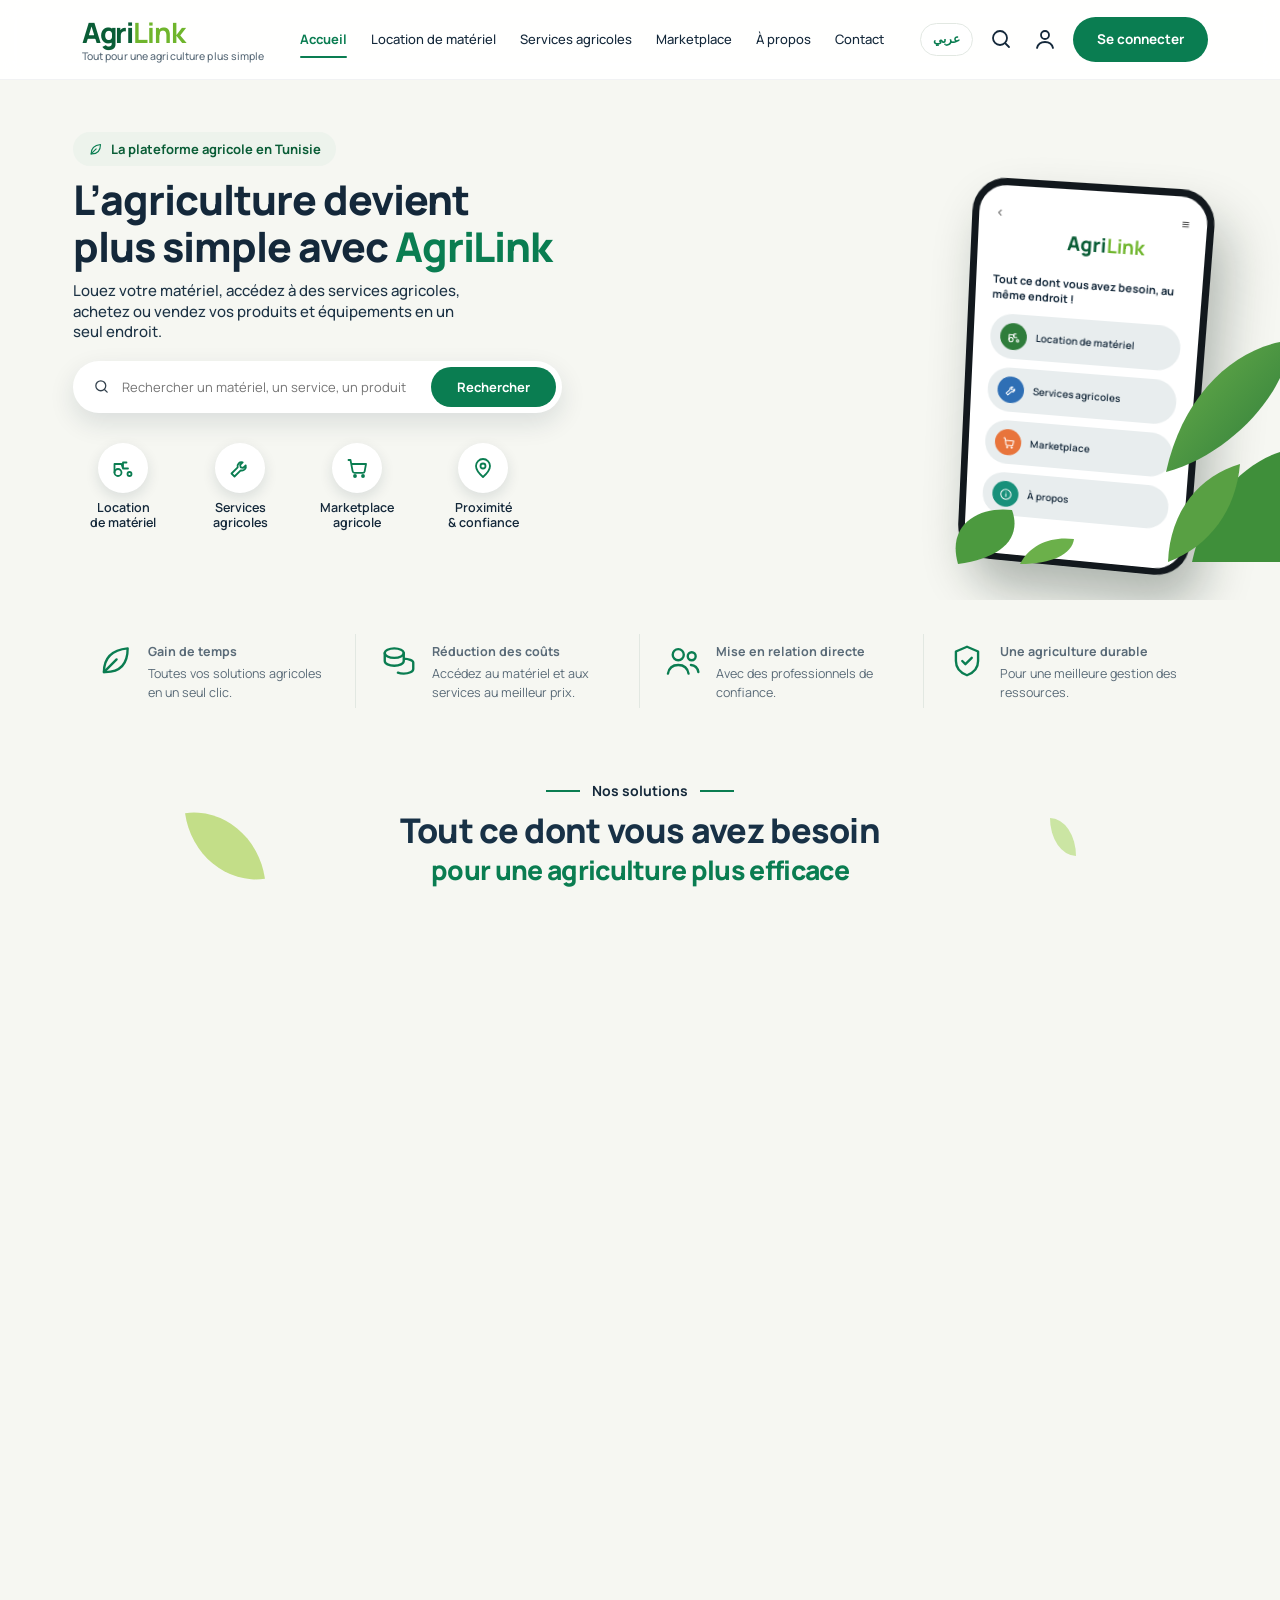
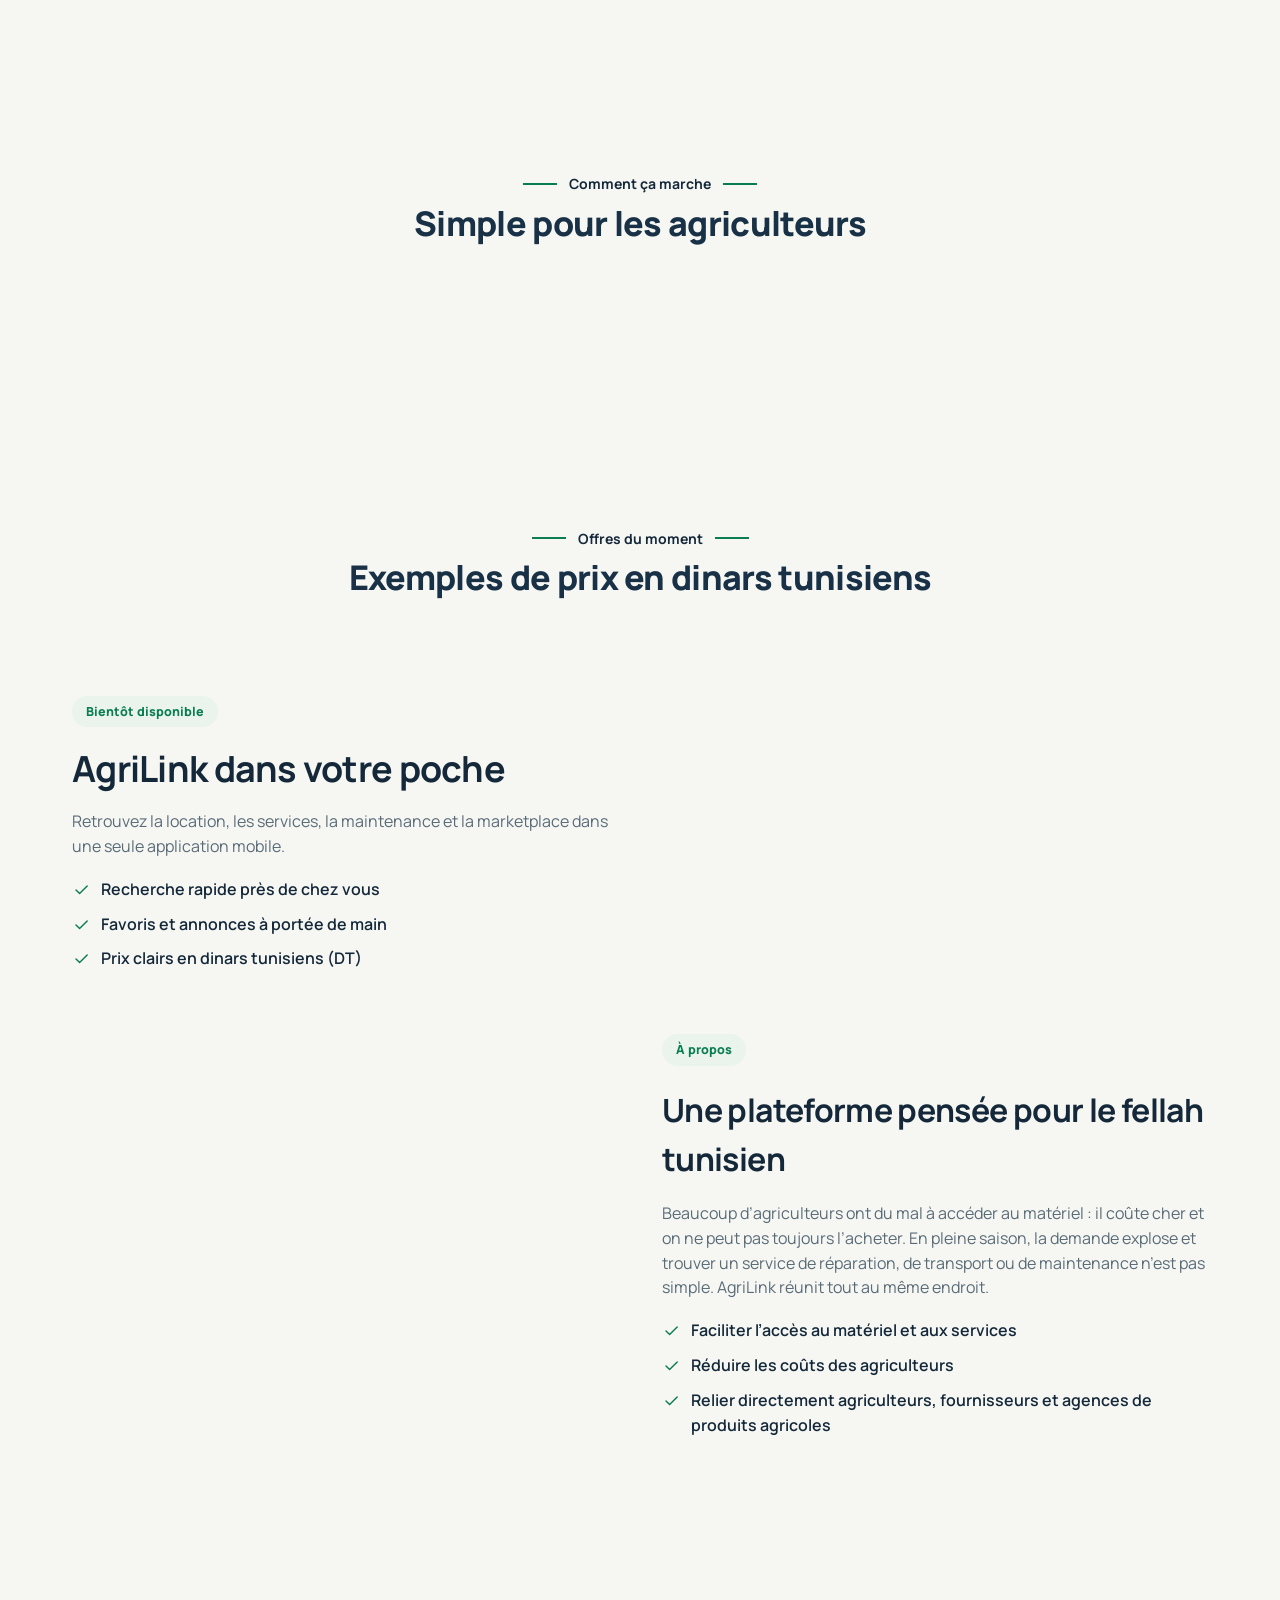
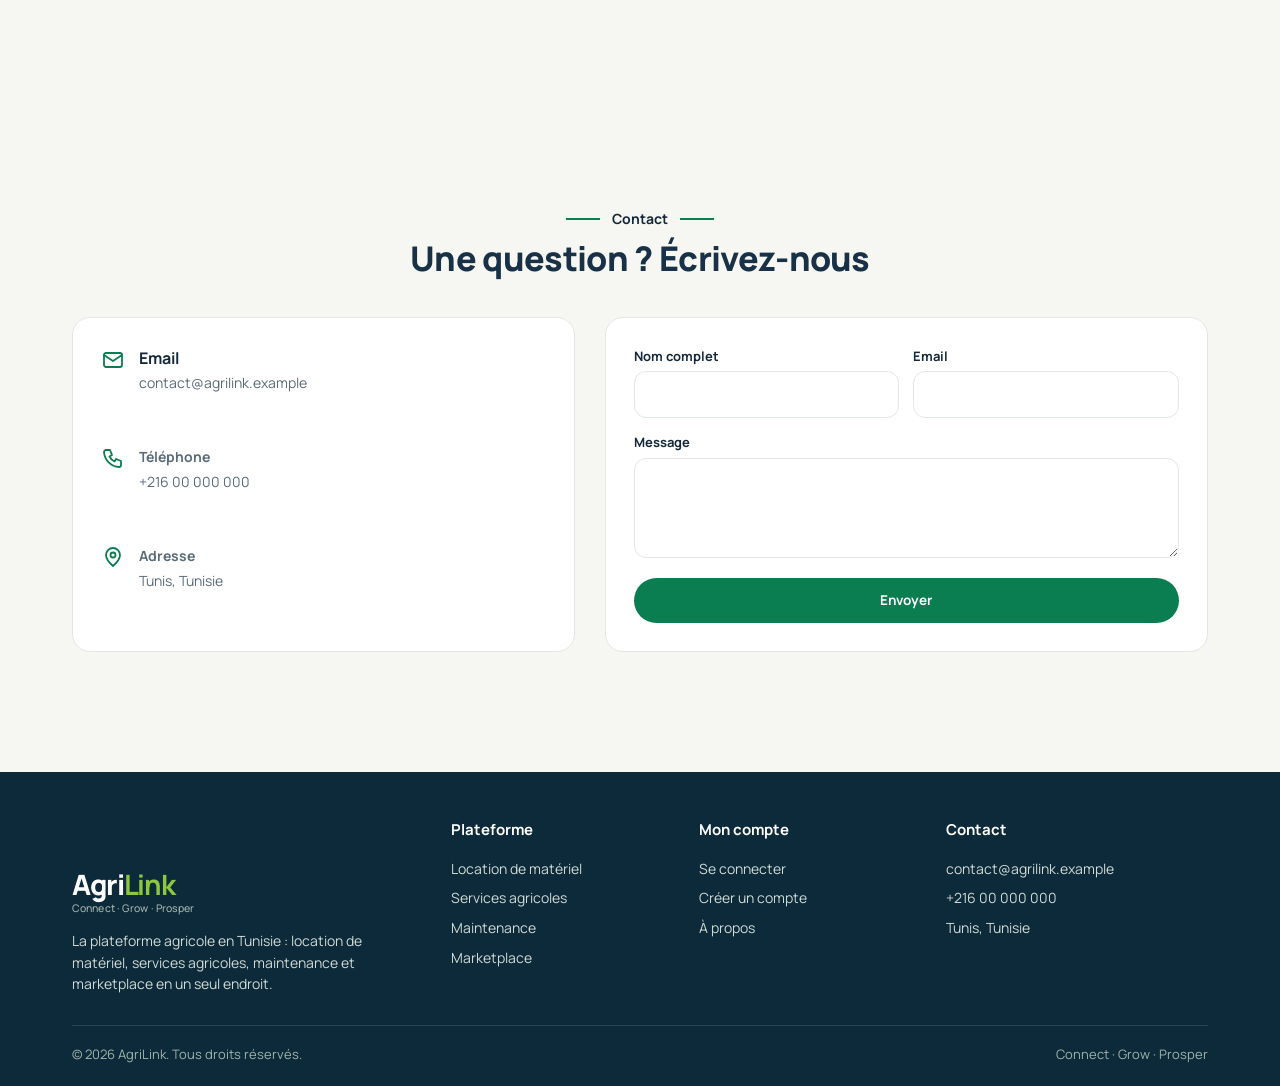
==== commit f76a3d5e: "Update print statement from 'Hello' to 'Goodbye'" ====
--- a/index.html
+++ b/index.html
@@ -1,56 +1,1977 @@
 <!DOCTYPE html>
-<html lang="fr" dir="ltr"><head><meta charset="UTF-8"><meta name="viewport" content="width=device-width, initial-scale=1, viewport-fit=cover"><title>Accueil — AgriLink</title><meta name="description" content="AgriLink : la plateforme agricole en Tunisie — location de matériel, services, maintenance, produits et marketplace."><link rel="icon" href="favicon.svg" type="image/svg+xml"><link rel="preconnect" href="https://fonts.googleapis.com"><link rel="preconnect" href="https://fonts.gstatic.com" crossorigin><link href="https://fonts.googleapis.com/css2?family=Cairo:wght@400;600;700;800&family=Manrope:wght@400;500;600;700;800&display=swap" rel="stylesheet"><link rel="stylesheet" href="style.css"></head>
-<body class=""><svg width="0" height="0" style="position:absolute" aria-hidden="true"><defs>
-<symbol id="i-search" viewBox="0 0 24 24"><circle cx="11" cy="11" r="7"/><path d="m20 20-3.5-3.5"/></symbol>
-<symbol id="i-user" viewBox="0 0 24 24"><circle cx="12" cy="8" r="4"/><path d="M4 21c1-4 4-6 8-6s7 2 8 6"/></symbol>
-<symbol id="i-pin" viewBox="0 0 24 24"><path d="M12 21s7-6.2 7-11a7 7 0 0 0-14 0c0 4.8 7 11 7 11Z"/><circle cx="12" cy="10" r="2.5"/></symbol>
-<symbol id="i-leaf" viewBox="0 0 24 24"><path d="M5 19c0-9 5-14 15-15 0 10-5 15-14 15Z"/><path d="M5 19 13 11"/></symbol>
-<symbol id="i-tractor" viewBox="0 0 24 24"><circle cx="7" cy="16.5" r="3.5"/><circle cx="18.5" cy="18" r="2"/><path d="M3.5 16.5V8h7l1.5 4.5h5M12 12.5V6.5h3.5"/></symbol>
-<symbol id="i-wrench" viewBox="0 0 24 24"><path d="M14.7 6.3a4 4 0 0 0-5 5L3.5 17.5l3 3 6.2-6.2a4 4 0 0 0 5-5l-2.6 2.6-2.4-.6-.6-2.4Z"/></symbol>
-<symbol id="i-cart" viewBox="0 0 24 24"><path d="M3.5 4h2l2.1 11.2a2 2 0 0 0 2 1.6h8.1a2 2 0 0 0 2-1.6L21 8H6.2"/><circle cx="10" cy="20" r="1"/><circle cx="18" cy="20" r="1"/></symbol>
-<symbol id="i-users" viewBox="0 0 24 24"><circle cx="9" cy="8" r="3.5"/><path d="M2.5 20c.6-3.5 3-5.5 6.5-5.5s5.9 2 6.5 5.5"/><circle cx="17.5" cy="9" r="2.5"/><path d="M17 14.5c2.5.2 4.2 1.8 4.7 4.5"/></symbol>
-<symbol id="i-coins" viewBox="0 0 24 24"><ellipse cx="9" cy="7" rx="6" ry="3"/><path d="M3 7v5c0 1.7 2.7 3 6 3s6-1.3 6-3V7M15 10.5c3 .1 6 1.2 6 2.5v4c0 1.7-2.7 3-6 3-1.4 0-2.7-.2-3.7-.6"/></symbol>
-<symbol id="i-shield" viewBox="0 0 24 24"><path d="M12 3 5 6v6c0 4.5 3 7.5 7 9 4-1.5 7-4.5 7-9V6Z"/><path d="m9 12 2 2 4-4"/></symbol>
-<symbol id="i-flask" viewBox="0 0 24 24"><path d="M9 3h6M10 3v6L4.5 19a1.5 1.5 0 0 0 1.3 2.2h12.4a1.5 1.5 0 0 0 1.3-2.2L14 9V3"/><path d="M7.5 15h9"/></symbol>
-<symbol id="i-gear" viewBox="0 0 24 24"><circle cx="12" cy="12" r="3"/><path d="M12 2.5v3M12 18.5v3M2.5 12h3M18.5 12h3M5.3 5.3l2.1 2.1M16.6 16.6l2.1 2.1M18.7 5.3l-2.1 2.1M7.4 16.6l-2.1 2.1"/></symbol>
-<symbol id="i-sprout" viewBox="0 0 24 24"><path d="M12 21v-9"/><path d="M12 12C12 8 9 6 5 6c0 4 3 6 7 6Z"/><path d="M12 14c0-3 2.5-5 6-5 0 3-2.5 5-6 5Z"/></symbol>
-<symbol id="i-info" viewBox="0 0 24 24"><circle cx="12" cy="12" r="9"/><path d="M12 11v5M12 8h.01"/></symbol>
-<symbol id="i-check" viewBox="0 0 24 24"><path d="m5 12.5 4.5 4.5L19 7.5"/></symbol>
-<symbol id="i-arrow" viewBox="0 0 24 24"><path d="M5 12h14M13 6l6 6-6 6"/></symbol>
-<symbol id="i-mail" viewBox="0 0 24 24"><rect x="3" y="5" width="18" height="14" rx="2"/><path d="m3 7 9 6 9-6"/></symbol>
-<symbol id="i-phone" viewBox="0 0 24 24"><path d="M5 4h4l2 5-2.5 1.5a11 11 0 0 0 5 5L15 13l5 2v4a2 2 0 0 1-2 2A16 16 0 0 1 3 6a2 2 0 0 1 2-2Z"/></symbol>
-<symbol id="i-warn" viewBox="0 0 24 24"><path d="M12 3 2 20h20L12 3Z"/><path d="M12 10v4M12 17h.01"/></symbol>
-</defs></svg><header class="hd"><div class="wrap"><a class="brand" href="index.html" aria-label="AgriLink"><img src="logo-mark.svg" alt=""><span class="brand-t"><span class="brand-n">Agri<b>Link</b></span><span class="brand-s"><span data-i="tag">Tout pour une agriculture plus simple</span></span></span></a>
-<nav class="nav" id="nav" aria-label="Navigation"><a href="index.html" class="on"><span data-i="nav_home">Accueil</span></a><a href="location.html" class=""><span data-i="nav_loc">Location de matériel</span></a><a href="services.html" class=""><span data-i="nav_srv">Services agricoles</span></a><a href="marketplace.html" class=""><span data-i="nav_mkt">Marketplace</span></a><a href="index.html#apropos" class=""><span data-i="nav_about">À propos</span></a><a href="index.html#contact" class=""><span data-i="nav_contact">Contact</span></a></nav>
-<div class="hd-r"><button class="lang" id="lang" type="button" aria-label="Langue / اللغة">عربي</button><a class="ibtn" href="marketplace.html" aria-label="Rechercher"><svg class="ico " aria-hidden="true"><use href="#i-search"/></svg></a><a class="ibtn" href="connexion.html" aria-label="Compte"><svg class="ico " aria-hidden="true"><use href="#i-user"/></svg></a><a class="btn" href="connexion.html"><span data-i="login">Se connecter</span></a><button class="burger" id="burger" aria-label="Menu" type="button">☰</button></div></div></header><section class="ag-hero" id="accueil"><div class="hx">
-<div class="hx-copy"><span class="hx-badge"><svg class="ico " aria-hidden="true"><use href="#i-leaf"/></svg><span data-i="badge">La plateforme agricole en Tunisie</span></span>
-<h1><span data-i="h1a">L’agriculture devient<br>plus simple avec <em>AgriLink</em></span></h1>
-<p class="lead"><span data-i="lead">Louez votre matériel, accédez à des services agricoles, achetez ou vendez vos produits et équipements en un seul endroit.</span></p>
-<form class="hx-search" id="heroSearch" role="search"><svg class="ico " aria-hidden="true"><use href="#i-search"/></svg><input id="heroQ" type="search" placeholder="Rechercher un matériel, un service, un produit..." data-ip="p_hq" aria-label="Rechercher"><button type="submit"><span data-i="search">Rechercher</span></button></form>
-<div class="hx-quick"><a href="location.html"><span class="qi"><svg class="ico " aria-hidden="true"><use href="#i-tractor"/></svg></span><span data-i="q1">Location<br>de matériel</span></a><a href="services.html"><span class="qi"><svg class="ico " aria-hidden="true"><use href="#i-wrench"/></svg></span><span data-i="q2">Services<br>agricoles</span></a><a href="marketplace.html"><span class="qi"><svg class="ico " aria-hidden="true"><use href="#i-cart"/></svg></span><span data-i="q3">Marketplace<br>agricole</span></a><a href="#apropos"><span class="qi"><svg class="ico " aria-hidden="true"><use href="#i-pin"/></svg></span><span data-i="q4">Proximité<br>&amp; confiance</span></a></div></div>
-<div class="ph" aria-hidden="true"><div class="ph-bar"><span>‹</span><span>≡</span></div><div class="ph-br"><img src="logo-mark.svg" alt=""><span>Agri<b>Link</b></span></div><p><span data-i="ph_t">Tout ce dont vous avez besoin, au même endroit !</span></p><ul><li><i style="background:#2f7d3b"><svg class="ico " aria-hidden="true"><use href="#i-tractor"/></svg></i><span data-i="nav_loc">Location de matériel</span></li><li><i style="background:#2f6fb5"><svg class="ico " aria-hidden="true"><use href="#i-wrench"/></svg></i><span data-i="nav_srv">Services agricoles</span></li><li><i style="background:#e8743b"><svg class="ico " aria-hidden="true"><use href="#i-cart"/></svg></i><span data-i="nav_mkt">Marketplace</span></li><li><i style="background:#18907a"><svg class="ico " aria-hidden="true"><use href="#i-info"/></svg></i><span data-i="nav_about">À propos</span></li></ul></div>
-<svg class="hx-leaves" viewBox="0 0 1280 520" aria-hidden="true"><defs><linearGradient id="lg1" x1="0" y1="0" x2="1" y2="1"><stop offset="0" stop-color="#6bb04a"/><stop offset="1" stop-color="#2f7d3b"/></linearGradient></defs><path d="M1280 262C1230 272 1182 318 1166 392C1218 378 1262 336 1280 298Z" fill="url(#lg1)"/><path d="M1280 372C1242 384 1204 424 1192 482H1280Z" fill="#3f8f3a"/><path d="M1168 482C1170 430 1200 396 1240 384C1236 430 1210 466 1168 482Z" fill="#58a043"/><path d="M958 484C946 442 982 426 1012 430C1022 458 1002 478 958 484Z" fill="#4c9a3f"/><path d="M1020 484C1030 464 1052 456 1074 459C1072 474 1052 484 1020 484Z" fill="#6bb04a"/></svg>
-</div></section><div class="ben"><div><svg class="ico " aria-hidden="true"><use href="#i-leaf"/></svg><p style="margin:0"><b><span data-i="b1">Gain de temps</span></b><span><span data-i="b1d">Toutes vos solutions agricoles en un seul clic.</span></span></p></div>
-<div><svg class="ico " aria-hidden="true"><use href="#i-coins"/></svg><p style="margin:0"><b><span data-i="b2">Réduction des coûts</span></b><span><span data-i="b2d">Accédez au matériel et aux services au meilleur prix.</span></span></p></div>
-<div><svg class="ico " aria-hidden="true"><use href="#i-users"/></svg><p style="margin:0"><b><span data-i="b3">Mise en relation directe</span></b><span><span data-i="b3d">Avec des professionnels de confiance.</span></span></p></div>
-<div><svg class="ico " aria-hidden="true"><use href="#i-shield"/></svg><p style="margin:0"><b><span data-i="b4">Une agriculture durable</span></b><span><span data-i="b4d">Pour une meilleure gestion des ressources.</span></span></p></div></div><section class="sol" id="solutions"><span class="lf lf1"></span><span class="lf lf2"></span><div class="wrap"><div class="tt"><small><span data-i="s_k">Nos solutions</span></small><h2><span data-i="s_h">Tout ce dont vous avez besoin</span><em><span data-i="s_h2">pour une agriculture plus efficace</span></em></h2></div>
-<div class="grid">
-<a class="card rv" href="location.html"><div class="imw"><div class="im" style="background-image:url(images/tracteur-coucher.jpg)"></div><span class="tg"><svg class="ico " aria-hidden="true"><use href="#i-tractor"/></svg><span data-i="nav_loc">Location de matériel</span></span></div><div class="bd"><h3><span data-i="c1">Location de matériel</span></h3><p><span data-i="c1d">Tracteurs, semoirs, pulvérisateurs : louez selon la saison, sans immobiliser votre budget.</span></p><span class="lk"><span data-i="c1c">Voir le matériel</span><svg class="ico " aria-hidden="true"><use href="#i-arrow"/></svg></span></div></a>
-<a class="card rv" href="services.html"><div class="imw"><div class="im" style="background-image:url(images/sol.jpg)"></div><span class="tg"><svg class="ico " aria-hidden="true"><use href="#i-wrench"/></svg><span data-i="nav_srv">Services agricoles</span></span></div><div class="bd"><h3><span data-i="c2">Services agricoles</span></h3><p><span data-i="c2d">Réparation, transport, traitement, irrigation : des professionnels près de chez vous.</span></p><span class="lk"><span data-i="c2c">Demander un service</span><svg class="ico " aria-hidden="true"><use href="#i-arrow"/></svg></span></div></a>
-<a class="card rv" href="services.html#maintenance"><div class="imw"><div class="im" style="background-image:url(images/outils.jpg)"></div><span class="tg"><svg class="ico " aria-hidden="true"><use href="#i-gear"/></svg><span data-i="maint">Maintenance</span></span></div><div class="bd"><h3><span data-i="c3">Maintenance</span></h3><p><span data-i="c3d">Entretien préventif et dépannage pour éviter les pannes en pleine saison.</span></p><span class="lk"><span data-i="c3c">Voir les forfaits</span><svg class="ico " aria-hidden="true"><use href="#i-arrow"/></svg></span></div></a>
-<a class="card rv" href="marketplace.html?cat=chimie"><div class="imw"><div class="im" style="background-image:url(images/engrais.jpg)"></div><span class="tg"><svg class="ico " aria-hidden="true"><use href="#i-flask"/></svg><span data-i="chem">Produits chimiques</span></span></div><div class="bd"><h3><span data-i="c4">Produits chimiques &amp; engrais</span></h3><p><span data-i="c4d">Engrais, herbicides, fongicides, insecticides : vendus avec conseils d’usage et de sécurité.</span></p><span class="lk"><span data-i="c4c">Voir les produits</span><svg class="ico " aria-hidden="true"><use href="#i-arrow"/></svg></span></div></a>
-<a class="card rv" href="marketplace.html?cat=semences"><div class="imw"><div class="im" style="background-image:url(images/sachets.jpg)"></div><span class="tg"><svg class="ico " aria-hidden="true"><use href="#i-sprout"/></svg><span data-i="seeds">Semences</span></span></div><div class="bd"><h3><span data-i="c5">Semences &amp; marketplace</span></h3><p><span data-i="c5d">Semences, outils et équipements : achetez ou vendez directement entre professionnels.</span></p><span class="lk"><span data-i="c5c">Explorer le marché</span><svg class="ico " aria-hidden="true"><use href="#i-arrow"/></svg></span></div></a>
-<a class="card rv" href="connexion.html#inscription"><div class="imw"><div class="im" style="background-image:url(images/semoir.jpg)"></div><span class="tg"><svg class="ico " aria-hidden="true"><use href="#i-users"/></svg><span data-i="pros">Professionnels</span></span></div><div class="bd"><h3><span data-i="c6">Proposer une offre</span></h3><p><span data-i="c6d">Entreprises et propriétaires de matériel : publiez vos offres et trouvez des clients.</span></p><span class="lk"><span data-i="c6c">Publier une offre</span><svg class="ico " aria-hidden="true"><use href="#i-arrow"/></svg></span></div></a>
-</div></div></section><section class="sec"><div class="wrap"><div class="tt"><small><span data-i="hw_k">Comment ça marche</span></small><h2><span data-i="hw_h">Simple pour les agriculteurs</span></h2></div><div class="steps">
-<div class="rv"><b><span data-i="st1">Cherchez</span></b><span><span data-i="st1d">Trouvez le matériel, le service ou le produit près de chez vous.</span></span></div>
-<div class="rv"><b><span data-i="st2">Contactez</span></b><span><span data-i="st2d">Échangez directement avec le propriétaire ou le fournisseur.</span></span></div>
-<div class="rv"><b><span data-i="st3">Profitez</span></b><span><span data-i="st3d">Louez, achetez ou vendez, et réduisez vos coûts.</span></span></div></div></div></section><section class="sec" style="padding-top:0"><div class="wrap"><div class="tt"><small><span data-i="of_k">Offres du moment</span></small><h2><span data-i="of_h">Exemples de prix en dinars tunisiens</span></h2></div><div class="grid" id="offers" data-list="home"></div></div></section><section class="sec" style="padding-top:0"><div class="wrap app"><div><span class="pill"><span data-i="app_s">Bientôt disponible</span></span><h2><span data-i="app_h">AgriLink dans votre poche</span></h2><p><span data-i="app_d">Retrouvez la location, les services, la maintenance et la marketplace dans une seule application mobile.</span></p><ul class="chk"><li><svg class="ico " aria-hidden="true"><use href="#i-check"/></svg><span data-i="app1">Recherche rapide près de chez vous</span></li><li><svg class="ico " aria-hidden="true"><use href="#i-check"/></svg><span data-i="app2">Favoris et annonces à portée de main</span></li><li><svg class="ico " aria-hidden="true"><use href="#i-check"/></svg><span data-i="app3">Prix clairs en dinars tunisiens (DT)</span></li></ul></div><img src="images/app-phone.png" alt="Application AgriLink" class="rv"></div></section><section class="sec" id="apropos" style="padding-top:0"><div class="wrap about"><div class="pic rv" role="img" aria-label="Tracteur au coucher du soleil"></div><div><span class="pill"><span data-i="nav_about">À propos</span></span><h2><span data-i="ab_h">Une plateforme pensée pour le fellah tunisien</span></h2><p><span data-i="ab_p">Beaucoup d’agriculteurs ont du mal à accéder au matériel : il coûte cher et on ne peut pas toujours l’acheter. En pleine saison, la demande explose et trouver un service de réparation, de transport ou de maintenance n’est pas simple. AgriLink réunit tout au même endroit.</span></p><ul class="chk"><li><svg class="ico " aria-hidden="true"><use href="#i-check"/></svg><span data-i="ab1">Faciliter l’accès au matériel et aux services</span></li><li><svg class="ico " aria-hidden="true"><use href="#i-check"/></svg><span data-i="ab2">Réduire les coûts des agriculteurs</span></li><li><svg class="ico " aria-hidden="true"><use href="#i-check"/></svg><span data-i="ab3">Relier directement agriculteurs, fournisseurs et agences de produits agricoles</span></li></ul></div></div></section><section class="sec" style="padding-top:0"><div class="wrap"><div class="cta rv"><h2><span data-i="cta_h">Rejoignez AgriLink dès aujourd’hui</span></h2><p><span data-i="cta_p">Une plateforme tunisienne pour une agriculture plus moderne et plus accessible.</span></p><a class="btn w" href="connexion.html#inscription"><span data-i="create">Créer un compte</span></a></div></div></section><section class="sec" id="contact" style="padding-top:0"><div class="wrap"><div class="tt"><small><span data-i="nav_contact">Contact</span></small><h2><span data-i="ct_h">Une question ? Écrivez-nous</span></h2></div><div class="contact"><div class="box info"><div><svg class="ico " aria-hidden="true"><use href="#i-mail"/></svg><p style="margin:0"><b>Email</b><span>contact@agrilink.example</span></p></div><div><svg class="ico " aria-hidden="true"><use href="#i-phone"/></svg><p style="margin:0"><b><span data-i="l_tel">Téléphone</span></b><span>+216 00 000 000</span></p></div><div><svg class="ico " aria-hidden="true"><use href="#i-pin"/></svg><p style="margin:0"><b><span data-i="l_adr">Adresse</span></b><span><span data-i="f_tn">Tunis, Tunisie</span></span></p></div></div>
-<form class="box f" id="ctForm"><div class="two"><div><label><span data-i="l_nom">Nom complet</span></label><input required></div><div><label>Email</label><input type="email" required></div></div><div><label><span data-i="l_msg">Message</span></label><textarea required></textarea></div><button class="btn" type="submit"><span data-i="send">Envoyer</span></button><div class="note" id="ctNote"><span data-i="ct_ok">Merci ! Message enregistré (version démo : un serveur sera nécessaire pour l’envoyer).</span></div></form></div></div></section><footer class="ft"><div class="wrap"><div class="cols"><div><a class="brand" href="index.html"><img src="logo-mark.svg" alt="" style="height:48px"><span class="brand-t"><span class="brand-n">Agri<b>Link</b></span><span class="brand-s">Connect · Grow · Prosper</span></span></a><p><span data-i="f_desc">La plateforme agricole en Tunisie : location de matériel, services agricoles, maintenance et marketplace en un seul endroit.</span></p></div>
-<div><h4><span data-i="f_pl">Plateforme</span></h4><a href="location.html"><span data-i="nav_loc">Location de matériel</span></a><a href="services.html"><span data-i="nav_srv">Services agricoles</span></a><a href="services.html#maintenance"><span data-i="maint">Maintenance</span></a><a href="marketplace.html"><span data-i="nav_mkt">Marketplace</span></a></div>
-<div><h4><span data-i="f_acc">Mon compte</span></h4><a href="connexion.html"><span data-i="login">Se connecter</span></a><a href="connexion.html#inscription"><span data-i="create">Créer un compte</span></a><a href="index.html#apropos"><span data-i="nav_about">À propos</span></a></div>
-<div><h4><span data-i="nav_contact">Contact</span></h4><a href="mailto:contact@agrilink.example">contact@agrilink.example</a><a href="tel:+21600000000">+216 00 000 000</a><a href="index.html#contact"><span data-i="f_tn">Tunis, Tunisie</span></a></div></div>
-<div class="bt"><span>© <span id="yr">2026</span> AgriLink. <span data-i="f_rights">Tous droits réservés.</span></span><span>Connect · Grow · Prosper</span></div></div></footer><div class="md" id="md" role="dialog" aria-modal="true" aria-labelledby="mdT"><div class="box"><button class="x" id="mdX" aria-label="Fermer">×</button><h3 id="mdT"><span data-i="rq">Votre demande</span></h3><div class="sub" id="mdS"></div>
-<form class="f" id="rqForm"><div class="two"><div><label><span data-i="l_nom">Nom complet</span></label><input id="rq_n" required autocomplete="name"></div><div><label><span data-i="l_tel">Téléphone</span></label><input id="rq_t" type="tel" required pattern="[0-9 +]{8,15}" placeholder="Ex. 20 123 456" data-ip="p_tel"></div></div>
-<div class="two"><div><label><span data-i="l_gov">Gouvernorat</span></label><select id="rq_g" required></select></div><div><label><span data-i="l_date">Date souhaitée</span></label><input id="rq_d" type="date" required></div></div>
-<div><label><span data-i="l_msg">Message</span></label><textarea id="rq_m" placeholder="Précisez votre besoin…" data-ip="p_rqm"></textarea></div>
-<button class="btn" type="submit"><span data-i="rq_send">Envoyer la demande</span></button><div class="note" id="rqNote" role="status"><span data-i="rq_ok">Demande enregistrée sur cet appareil (version démo : un serveur sera nécessaire pour l’envoyer au prestataire).</span></div></form></div></div><script src="i18n.js"></script><script src="app.js"></script></body></html>
+<html lang="fr" dir="ltr">
+
+<head>
+    <meta charset="UTF-8">
+    <meta name="viewport" content="width=device-width, initial-scale=1, viewport-fit=cover">
+    <title>Accueil — AgriLink</title>
+    <meta name="description"
+        content="AgriLink : la plateforme agricole en Tunisie — location de matériel, services, maintenance, produits et marketplace.">
+    <link rel="icon" href="favicon.svg" type="image/svg+xml">
+    <link rel="preconnect" href="https://fonts.googleapis.com">
+    <link rel="preconnect" href="https://fonts.gstatic.com" crossorigin>
+    <link
+        href="https://fonts.googleapis.com/css2?family=Cairo:wght@400;600;700;800&family=Manrope:wght@400;500;600;700;800&display=swap"
+        rel="stylesheet">
+    <link rel="stylesheet" href="style.css">
+</head>
+
+<body class=""><svg width="0" height="0" style="position:absolute" aria-hidden="true">
+        <defs>
+            <symbol id="i-search" viewBox="0 0 24 24">
+                <circle cx="11" cy="11" r="7" />
+                <path d="m20 20-3.5-3.5" />
+            </symbol>
+            <symbol id="i-user" viewBox="0 0 24 24">
+                <circle cx="12" cy="8" r="4" />
+                <path d="M4 21c1-4 4-6 8-6s7 2 8 6" />
+            </symbol>
+            <symbol id="i-pin" viewBox="0 0 24 24">
+                <path d="M12 21s7-6.2 7-11a7 7 0 0 0-14 0c0 4.8 7 11 7 11Z" />
+                <circle cx="12" cy="10" r="2.5" />
+            </symbol>
+            <symbol id="i-leaf" viewBox="0 0 24 24">
+                <path d="M5 19c0-9 5-14 15-15 0 10-5 15-14 15Z" />
+                <path d="M5 19 13 11" />
+            </symbol>
+            <symbol id="i-tractor" viewBox="0 0 24 24">
+                <circle cx="7" cy="16.5" r="3.5" />
+                <circle cx="18.5" cy="18" r="2" />
+                <path d="M3.5 16.5V8h7l1.5 4.5h5M12 12.5V6.5h3.5" />
+            </symbol>
+            <symbol id="i-wrench" viewBox="0 0 24 24">
+                <path d="M14.7 6.3a4 4 0 0 0-5 5L3.5 17.5l3 3 6.2-6.2a4 4 0 0 0 5-5l-2.6 2.6-2.4-.6-.6-2.4Z" />
+            </symbol>
+            <symbol id="i-cart" viewBox="0 0 24 24">
+                <path d="M3.5 4h2l2.1 11.2a2 2 0 0 0 2 1.6h8.1a2 2 0 0 0 2-1.6L21 8H6.2" />
+                <circle cx="10" cy="20" r="1" />
+                <circle cx="18" cy="20" r="1" />
+            </symbol>
+            <symbol id="i-users" viewBox="0 0 24 24">
+                <circle cx="9" cy="8" r="3.5" />
+                <path d="M2.5 20c.6-3.5 3-5.5 6.5-5.5s5.9 2 6.5 5.5" />
+                <circle cx="17.5" cy="9" r="2.5" />
+                <path d="M17 14.5c2.5.2 4.2 1.8 4.7 4.5" />
+            </symbol>
+            <symbol id="i-coins" viewBox="0 0 24 24">
+                <ellipse cx="9" cy="7" rx="6" ry="3" />
+                <path
+                    d="M3 7v5c0 1.7 2.7 3 6 3s6-1.3 6-3V7M15 10.5c3 .1 6 1.2 6 2.5v4c0 1.7-2.7 3-6 3-1.4 0-2.7-.2-3.7-.6" />
+            </symbol>
+            <symbol id="i-shield" viewBox="0 0 24 24">
+                <path d="M12 3 5 6v6c0 4.5 3 7.5 7 9 4-1.5 7-4.5 7-9V6Z" />
+                <path d="m9 12 2 2 4-4" />
+            </symbol>
+            <symbol id="i-flask" viewBox="0 0 24 24">
+                <path d="M9 3h6M10 3v6L4.5 19a1.5 1.5 0 0 0 1.3 2.2h12.4a1.5 1.5 0 0 0 1.3-2.2L14 9V3" />
+                <path d="M7.5 15h9" />
+            </symbol>
+            <symbol id="i-gear" viewBox="0 0 24 24">
+                <circle cx="12" cy="12" r="3" />
+                <path
+                    d="M12 2.5v3M12 18.5v3M2.5 12h3M18.5 12h3M5.3 5.3l2.1 2.1M16.6 16.6l2.1 2.1M18.7 5.3l-2.1 2.1M7.4 16.6l-2.1 2.1" />
+            </symbol>
+            <symbol id="i-sprout" viewBox="0 0 24 24">
+                <path d="M12 21v-9" />
+                <path d="M12 12C12 8 9 6 5 6c0 4 3 6 7 6Z" />
+                <path d="M12 14c0-3 2.5-5 6-5 0 3-2.5 5-6 5Z" />
+            </symbol>
+            <symbol id="i-info" viewBox="0 0 24 24">
+                <circle cx="12" cy="12" r="9" />
+                <path d="M12 11v5M12 8h.01" />
+            </symbol>
+            <symbol id="i-check" viewBox="0 0 24 24">
+                <path d="m5 12.5 4.5 4.5L19 7.5" />
+            </symbol>
+            <symbol id="i-arrow" viewBox="0 0 24 24">
+                <path d="M5 12h14M13 6l6 6-6 6" />
+            </symbol>
+            <symbol id="i-mail" viewBox="0 0 24 24">
+                <rect x="3" y="5" width="18" height="14" rx="2" />
+                <path d="m3 7 9 6 9-6" />
+            </symbol>
+            <symbol id="i-phone" viewBox="0 0 24 24">
+                <path d="M5 4h4l2 5-2.5 1.5a11 11 0 0 0 5 5L15 13l5 2v4a2 2 0 0 1-2 2A16 16 0 0 1 3 6a2 2 0 0 1 2-2Z" />
+            </symbol>
+            <symbol id="i-warn" viewBox="0 0 24 24">
+                <path d="M12 3 2 20h20L12 3Z" />
+                <path d="M12 10v4M12 17h.01" />
+            </symbol>
+        </defs>
+    </svg>
+    <header class="hd">
+        <div class="wrap"><a class="brand" href="index.html" aria-label="AgriLink"><img src="logo-mark.svg" alt=""><span
+                    class="brand-t"><span class="brand-n">Agri<b>Link</b></span><span class="brand-s"><span
+                            data-i="tag">Tout pour une agriculture plus simple</span></span></span></a>
+            <nav class="nav" id="nav" aria-label="Navigation"><a href="index.html" class="on"><span
+                        data-i="nav_home">Accueil</span></a><a href="location.html" class=""><span
+                        data-i="nav_loc">Location de matériel</span></a><a href="services.html" class=""><span
+                        data-i="nav_srv">Services agricoles</span></a><a href="marketplace.html" class=""><span
+                        data-i="nav_mkt">Marketplace</span></a><a href="index.html#apropos" class=""><span
+                        data-i="nav_about">À propos</span></a><a href="index.html#contact" class=""><span
+                        data-i="nav_contact">Contact</span></a></nav>
+            <div class="hd-r"><button class="lang" id="lang" type="button" aria-label="Langue / اللغة">عربي</button><a
+                    class="ibtn" href="marketplace.html" aria-label="Rechercher"><svg class="ico " aria-hidden="true">
+                        <use href="#i-search" />
+                    </svg></a><a class="ibtn" href="connexion.html" aria-label="Compte"><svg class="ico "
+                        aria-hidden="true">
+                        <use href="#i-user" />
+                    </svg></a><a class="btn" href="connexion.html"><span data-i="login">Se connecter</span></a><button
+                    class="burger" id="burger" aria-label="Menu" type="button">☰</button></div>
+        </div>
+    </header>
+    <section class="ag-hero" id="accueil">
+        <div class="hx">
+            <div class="hx-copy"><span class="hx-badge"><svg class="ico " aria-hidden="true">
+                        <use href="#i-leaf" />
+                    </svg><span data-i="badge">La plateforme agricole en Tunisie</span></span>
+                <h1><span data-i="h1a">L’agriculture devient<br>plus simple avec <em>AgriLink</em></span></h1>
+                <p class="lead"><span data-i="lead">Louez votre matériel, accédez à des services agricoles, achetez ou
+                        vendez vos produits et équipements en un seul endroit.</span></p>
+                <form class="hx-search" id="heroSearch" role="search"><svg class="ico " aria-hidden="true">
+                        <use href="#i-search" />
+                    </svg><input id="heroQ" type="search"
+                        placeholder="Rechercher un matériel, un service, un produit..." data-ip="p_hq"
+                        aria-label="Rechercher"><button type="submit"><span data-i="search">Rechercher</span></button>
+                </form>
+                <div class="hx-quick"><a href="location.html"><span class="qi"><svg class="ico " aria-hidden="true">
+                                <use href="#i-tractor" />
+                            </svg></span><span data-i="q1">Location<br>de matériel</span></a><a
+                        href="services.html"><span class="qi"><svg class="ico " aria-hidden="true">
+                                <use href="#i-wrench" />
+                            </svg></span><span data-i="q2">Services<br>agricoles</span></a><a
+                        href="marketplace.html"><span class="qi"><svg class="ico " aria-hidden="true">
+                                <use href="#i-cart" />
+                            </svg></span><span data-i="q3">Marketplace<br>agricole</span></a><a href="#apropos"><span
+                            class="qi"><svg class="ico " aria-hidden="true">
+                                <use href="#i-pin" />
+                            </svg></span><span data-i="q4">Proximité<br>&amp; confiance</span></a></div>
+            </div>
+            <div class="ph" aria-hidden="true">
+                <div class="ph-bar"><span>‹</span><span>≡</span></div>
+                <div class="ph-br"><img src="logo-mark.svg" alt=""><span>Agri<b>Link</b></span></div>
+                <p><span data-i="ph_t">Tout ce dont vous avez besoin, au même endroit !</span></p>
+                <ul>
+                    <li><i style="background:#2f7d3b"><svg class="ico " aria-hidden="true">
+                                <use href="#i-tractor" />
+                            </svg></i><span data-i="nav_loc">Location de matériel</span></li>
+                    <li><i style="background:#2f6fb5"><svg class="ico " aria-hidden="true">
+                                <use href="#i-wrench" />
+                            </svg></i><span data-i="nav_srv">Services agricoles</span></li>
+                    <li><i style="background:#e8743b"><svg class="ico " aria-hidden="true">
+                                <use href="#i-cart" />
+                            </svg></i><span data-i="nav_mkt">Marketplace</span></li>
+                    <li><i style="background:#18907a"><svg class="ico " aria-hidden="true">
+                                <use href="#i-info" />
+                            </svg></i><span data-i="nav_about">À propos</span></li>
+                </ul>
+            </div>
+            <svg class="hx-leaves" viewBox="0 0 1280 520" aria-hidden="true">
+                <defs>
+                    <linearGradient id="lg1" x1="0" y1="0" x2="1" y2="1">
+                        <stop offset="0" stop-color="#6bb04a" />
+                        <stop offset="1" stop-color="#2f7d3b" />
+                    </linearGradient>
+                </defs>
+                <path d="M1280 262C1230 272 1182 318 1166 392C1218 378 1262 336 1280 298Z" fill="url(#lg1)" />
+                <path d="M1280 372C1242 384 1204 424 1192 482H1280Z" fill="#3f8f3a" />
+                <path d="M1168 482C1170 430 1200 396 1240 384C1236 430 1210 466 1168 482Z" fill="#58a043" />
+                <path d="M958 484C946 442 982 426 1012 430C1022 458 1002 478 958 484Z" fill="#4c9a3f" />
+                <path d="M1020 484C1030 464 1052 456 1074 459C1072 474 1052 484 1020 484Z" fill="#6bb04a" />
+            </svg>
+        </div>
+    </section>
+    <div class="ben">
+        <div><svg class="ico " aria-hidden="true">
+                <use href="#i-leaf" />
+            </svg>
+            <p style="margin:0"><b><span data-i="b1">Gain de temps</span></b><span><span data-i="b1d">Toutes vos
+                        solutions agricoles en un seul clic.</span></span></p>
+        </div>
+        <div><svg class="ico " aria-hidden="true">
+                <use href="#i-coins" />
+            </svg>
+            <p style="margin:0"><b><span data-i="b2">Réduction des coûts</span></b><span><span data-i="b2d">Accédez au
+                        matériel et aux services au meilleur prix.</span></span></p>
+        </div>
+        <div><svg class="ico " aria-hidden="true">
+                <use href="#i-users" />
+            </svg>
+            <p style="margin:0"><b><span data-i="b3">Mise en relation directe</span></b><span><span data-i="b3d">Avec
+                        des professionnels de confiance.</span></span></p>
+        </div>
+        <div><svg class="ico " aria-hidden="true">
+                <use href="#i-shield" />
+            </svg>
+            <p style="margin:0"><b><span data-i="b4">Une agriculture durable</span></b><span><span data-i="b4d">Pour une
+                        meilleure gestion des ressources.</span></span></p>
+        </div>
+    </div>
+    <section class="sol" id="solutions"><span class="lf lf1"></span><span class="lf lf2"></span>
+        <div class="wrap">
+            <div class="tt"><small><span data-i="s_k">Nos solutions</span></small>
+                <h2><span data-i="s_h">Tout ce dont vous avez besoin</span><em><span data-i="s_h2">pour une agriculture
+                            plus efficace</span></em></h2>
+            </div>
+            <div class="grid">
+                <a class="card rv" href="location.html">
+                    <div class="imw">
+                        <div class="im" style="background-image:url(images/tracteur-coucher.jpg)"></div><span
+                            class="tg"><svg class="ico " aria-hidden="true">
+                                <use href="#i-tractor" />
+                            </svg><span data-i="nav_loc">Location de matériel</span></span>
+                    </div>
+                    <div class="bd">
+                        <h3><span data-i="c1">Location de matériel</span></h3>
+                        <p><span data-i="c1d">Tracteurs, semoirs, pulvérisateurs : louez selon la saison, sans
+                                immobiliser votre budget.</span></p><span class="lk"><span data-i="c1c">Voir le
+                                matériel</span><svg class="ico " aria-hidden="true">
+                                <use href="#i-arrow" />
+                            </svg></span>
+                    </div>
+                </a>
+                <a class="card rv" href="services.html">
+                    <div class="imw">
+                        <div class="im" style="background-image:url(images/sol.jpg)"></div><span class="tg"><svg
+                                class="ico " aria-hidden="true">
+                                <use href="#i-wrench" />
+                            </svg><span data-i="nav_srv">Services agricoles</span></span>
+                    </div>
+                    <div class="bd">
+                        <h3><span data-i="c2">Services agricoles</span></h3>
+                        <p><span data-i="c2d">Réparation, transport, traitement, irrigation : des professionnels près de
+                                chez vous.</span></p><span class="lk"><span data-i="c2c">Demander un service</span><svg
+                                class="ico " aria-hidden="true">
+                                <use href="#i-arrow" />
+                            </svg></span>
+                    </div>
+                </a>
+                <a class="card rv" href="services.html#maintenance">
+                    <div class="imw">
+                        <div class="im" style="background-image:url(images/outils.jpg)"></div><span class="tg"><svg
+                                class="ico " aria-hidden="true">
+                                <use href="#i-gear" />
+                            </svg><span data-i="maint">Maintenance</span></span>
+                    </div>
+                    <div class="bd">
+                        <h3><span data-i="c3">Maintenance</span></h3>
+                        <p><span data-i="c3d">Entretien préventif et dépannage pour éviter les pannes en pleine
+                                saison.</span></p><span class="lk"><span data-i="c3c">Voir les forfaits</span><svg
+                                class="ico " aria-hidden="true">
+                                <use href="#i-arrow" />
+                            </svg></span>
+                    </div>
+                </a>
+                <a class="card rv" href="marketplace.html?cat=chimie">
+                    <div class="imw">
+                        <div class="im" style="background-image:url(images/engrais.jpg)"></div><span class="tg"><svg
+                                class="ico " aria-hidden="true">
+                                <use href="#i-flask" />
+                            </svg><span data-i="chem">Produits chimiques</span></span>
+                    </div>
+                    <div class="bd">
+                        <h3><span data-i="c4">Produits chimiques &amp; engrais</span></h3>
+                        <p><span data-i="c4d">Engrais, herbicides, fongicides, insecticides : vendus avec conseils
+                                d’usage et de sécurité.</span></p><span class="lk"><span data-i="c4c">Voir les
+                                produits</span><svg class="ico " aria-hidden="true">
+                                <use href="#i-arrow" />
+                            </svg></span>
+                    </div>
+                </a>
+                <a class="card rv" href="marketplace.html?cat=semences">
+                    <div class="imw">
+                        <div class="im" style="background-image:url(images/sachets.jpg)"></div><span class="tg"><svg
+                                class="ico " aria-hidden="true">
+                                <use href="#i-sprout" />
+                            </svg><span data-i="seeds">Semences</span></span>
+                    </div>
+                    <div class="bd">
+                        <h3><span data-i="c5">Semences &amp; marketplace</span></h3>
+                        <p><span data-i="c5d">Semences, outils et équipements : achetez ou vendez directement entre
+                                professionnels.</span></p><span class="lk"><span data-i="c5c">Explorer le
+                                marché</span><svg class="ico " aria-hidden="true">
+                                <use href="#i-arrow" />
+                            </svg></span>
+                    </div>
+                </a>
+                <a class="card rv" href="connexion.html#inscription">
+                    <div class="imw">
+                        <div class="im" style="background-image:url(images/semoir.jpg)"></div><span class="tg"><svg
+                                class="ico " aria-hidden="true">
+                                <use href="#i-users" />
+                            </svg><span data-i="pros">Professionnels</span></span>
+                    </div>
+                    <div class="bd">
+                        <h3><span data-i="c6">Proposer une offre</span></h3>
+                        <p><span data-i="c6d">Entreprises et propriétaires de matériel : publiez vos offres et trouvez
+                                des clients.</span></p><span class="lk"><span data-i="c6c">Publier une offre</span><svg
+                                class="ico " aria-hidden="true">
+                                <use href="#i-arrow" />
+                            </svg></span>
+                    </div>
+                </a>
+            </div>
+        </div>
+    </section>
+    <section class="sec">
+        <div class="wrap">
+            <div class="tt"><small><span data-i="hw_k">Comment ça marche</span></small>
+                <h2><span data-i="hw_h">Simple pour les agriculteurs</span></h2>
+            </div>
+            <div class="steps">
+                <div class="rv"><b><span data-i="st1">Cherchez</span></b><span><span data-i="st1d">Trouvez le matériel,
+                            le service ou le produit près de chez vous.</span></span></div>
+                <div class="rv"><b><span data-i="st2">Contactez</span></b><span><span data-i="st2d">Échangez directement
+                            avec le propriétaire ou le fournisseur.</span></span></div>
+                <div class="rv"><b><span data-i="st3">Profitez</span></b><span><span data-i="st3d">Louez, achetez ou
+                            vendez, et réduisez vos coûts.</span></span></div>
+            </div>
+        </div>
+    </section>
+    <section class="sec" style="padding-top:0">
+        <div class="wrap">
+            <div class="tt"><small><span data-i="of_k">Offres du moment</span></small>
+                <h2><span data-i="of_h">Exemples de prix en dinars tunisiens</span></h2>
+            </div>
+            <div class="grid" id="offers" data-list="home"></div>
+        </div>
+    </section>
+    <section class="sec" style="padding-top:0">
+        <div class="wrap app">
+            <div><span class="pill"><span data-i="app_s">Bientôt disponible</span></span>
+                <h2><span data-i="app_h">AgriLink dans votre poche</span></h2>
+                <p><span data-i="app_d">Retrouvez la location, les services, la maintenance et la marketplace dans une
+                        seule application mobile.</span></p>
+                <ul class="chk">
+                    <li><svg class="ico " aria-hidden="true">
+                            <use href="#i-check" />
+                        </svg><span data-i="app1">Recherche rapide près de chez vous</span></li>
+                    <li><svg class="ico " aria-hidden="true">
+                            <use href="#i-check" />
+                        </svg><span data-i="app2">Favoris et annonces à portée de main</span></li>
+                    <li><svg class="ico " aria-hidden="true">
+                            <use href="#i-check" />
+                        </svg><span data-i="app3">Prix clairs en dinars tunisiens (DT)</span></li>
+                </ul>
+            </div><img src="images/app-phone.png" alt="Application AgriLink" class="rv">
+        </div>
+    </section>
+    <section class="sec" id="apropos" style="padding-top:0">
+        <div class="wrap about">
+            <div class="pic rv" role="img" aria-label="Tracteur au coucher du soleil"></div>
+            <div><span class="pill"><span data-i="nav_about">À propos</span></span>
+                <h2><span data-i="ab_h">Une plateforme pensée pour le fellah tunisien</span></h2>
+                <p><span data-i="ab_p">Beaucoup d’agriculteurs ont du mal à accéder au matériel : il coûte cher et on ne
+                        peut pas toujours l’acheter. En pleine saison, la demande explose et trouver un service de
+                        réparation, de transport ou de maintenance n’est pas simple. AgriLink réunit tout au même
+                        endroit.</span></p>
+                <ul class="chk">
+                    <li><svg class="ico " aria-hidden="true">
+                            <use href="#i-check" />
+                        </svg><span data-i="ab1">Faciliter l’accès au matériel et aux services</span></li>
+                    <li><svg class="ico " aria-hidden="true">
+                            <use href="#i-check" />
+                        </svg><span data-i="ab2">Réduire les coûts des agriculteurs</span></li>
+                    <li><svg class="ico " aria-hidden="true">
+                            <use href="#i-check" />
+                        </svg><span data-i="ab3">Relier directement agriculteurs, fournisseurs et agences de produits
+                            agricoles</span></li>
+                </ul>
+            </div>
+        </div>
+    </section>
+    <section class="sec" style="padding-top:0">
+        <div class="wrap">
+            <div class="cta rv">
+                <h2><span data-i="cta_h">Rejoignez AgriLink dès aujourd’hui</span></h2>
+                <p><span data-i="cta_p">Une plateforme tunisienne pour une agriculture plus moderne et plus
+                        accessible.</span></p><a class="btn w" href="connexion.html#inscription"><span
+                        data-i="create">Créer un compte</span></a>
+            </div>
+        </div>
+    </section>
+    <section class="sec" id="contact" style="padding-top:0">
+        <div class="wrap">
+            <div class="tt"><small><span data-i="nav_contact">Contact</span></small>
+                <h2><span data-i="ct_h">Une question ? Écrivez-nous</span></h2>
+            </div>
+            <div class="contact">
+                <div class="box info">
+                    <div><svg class="ico " aria-hidden="true">
+                            <use href="#i-mail" />
+                        </svg>
+                        <p style="margin:0"><b>Email</b><span>contact@agrilink.example</span></p>
+                    </div>
+                    <div><svg class="ico " aria-hidden="true">
+                            <use href="#i-phone" />
+                        </svg>
+                        <p style="margin:0"><b><span data-i="l_tel">Téléphone</span></b><span>+216 00 000 000</span></p>
+                    </div>
+                    <div><svg class="ico " aria-hidden="true">
+                            <use href="#i-pin" />
+                        </svg>
+                        <p style="margin:0"><b><span data-i="l_adr">Adresse</span></b><span><span data-i="f_tn">Tunis,
+                                    Tunisie</span></span></p>
+                    </div>
+                </div>
+                <form class="box f" id="ctForm">
+                    <div class="two">
+                        <div><label><span data-i="l_nom">Nom complet</span></label><input required></div>
+                        <div><label>Email</label><input type="email" required></div>
+                    </div>
+                    <div><label><span data-i="l_msg">Message</span></label><textarea required></textarea></div><button
+                        class="btn" type="submit"><span data-i="send">Envoyer</span></button>
+                    <div class="note" id="ctNote"><span data-i="ct_ok">Merci ! Message enregistré (version démo : un
+                            serveur sera nécessaire pour l’envoyer).</span></div>
+                </form>
+            </div>
+        </div>
+    </section>
+    <footer class="ft">
+        <div class="wrap">
+            <div class="cols">
+                <div><a class="brand" href="index.html"><img src="logo-mark.svg" alt="" style="height:48px"><span
+                            class="brand-t"><span class="brand-n">Agri<b>Link</b></span><span class="brand-s">Connect ·
+                                Grow · Prosper</span></span></a>
+                    <p><span data-i="f_desc">La plateforme agricole en Tunisie : location de matériel, services
+                            agricoles, maintenance et marketplace en un seul endroit.</span></p>
+                </div>
+                <div>
+                    <h4><span data-i="f_pl">Plateforme</span></h4><a href="location.html"><span
+                            data-i="nav_loc">Location de matériel</span></a><a href="services.html"><span
+                            data-i="nav_srv">Services agricoles</span></a><a href="services.html#maintenance"><span
+                            data-i="maint">Maintenance</span></a><a href="marketplace.html"><span
+                            data-i="nav_mkt">Marketplace</span></a>
+                </div>
+                <div>
+                    <h4><span data-i="f_acc">Mon compte</span></h4><a href="connexion.html"><span data-i="login">Se
+                            connecter</span></a><a href="connexion.html#inscription"><span data-i="create">Créer un
+                            compte</span></a><a href="index.html#apropos"><span data-i="nav_about">À propos</span></a>
+                </div>
+                <div>
+                    <h4><span data-i="nav_contact">Contact</span></h4><a
+                        href="mailto:contact@agrilink.example">contact@agrilink.example</a><a
+                        href="tel:+21600000000">+216 00 000 000</a><a href="index.html#contact"><span
+                            data-i="f_tn">Tunis, Tunisie</span></a>
+                </div>
+            </div>
+            <div class="bt"><span>© <span id="yr">2026</span> AgriLink. <span data-i="f_rights">Tous droits
+                        réservés.</span></span><span>Connect · Grow · Prosper</span></div>
+        </div>
+    </footer>
+    <div class="md" id="md" role="dialog" aria-modal="true" aria-labelledby="mdT">
+        <div class="box"><button class="x" id="mdX" aria-label="Fermer">×</button>
+            <h3 id="mdT"><span data-i="rq">Votre demande</span></h3>
+            <div class="sub" id="mdS"></div>
+            <form class="f" id="rqForm">
+                <div class="two">
+                    <div><label><span data-i="l_nom">Nom complet</span></label><input id="rq_n" required
+                            autocomplete="name"></div>
+                    <div><label><span data-i="l_tel">Téléphone</span></label><input id="rq_t" type="tel" required
+                            pattern="[0-9 +]{8,15}" placeholder="Ex. 20 123 456" data-ip="p_tel"></div>
+                </div>
+                <div class="two">
+                    <div><label><span data-i="l_gov">Gouvernorat</span></label><select id="rq_g" required></select>
+                    </div>
+                    <div><label><span data-i="l_date">Date souhaitée</span></label><input id="rq_d" type="date"
+                            required></div>
+                </div>
+                <div><label><span data-i="l_msg">Message</span></label><textarea id="rq_m"
+                        placeholder="Précisez votre besoin…" data-ip="p_rqm"></textarea></div>
+                <button class="btn" type="submit"><span data-i="rq_send">Envoyer la demande</span></button>
+                <div class="note" id="rqNote" role="status"><span data-i="rq_ok">Demande enregistrée sur cet appareil
+                        (version démo : un serveur sera nécessaire pour l’envoyer au prestataire).</span></div>
+            </form>
+        </div>
+    </div>
+    <script src="i18n.js"></script>
+    <script src="app.js"></script>
+    <style>
+        /* AgriLink — feuille de style commune */
+:root {
+    --g: #0a7d51;
+    --gd: #075f3b;
+    --lime: #8dc63f;
+    --ink: #14283a;
+    --mut: #5a6b78;
+    --cream: #f6f7f2;
+    --card: #fff;
+    --line: #e2e8e2;
+    --soft: #eaf4ec;
+    --u: calc(100vw/1280);
+    --r: 18px;
+    --sh: 0 14px 34px rgba(20, 40, 58, .10)
+}
+
+* {
+    box-sizing: border-box
+}
+
+html {
+    scroll-behavior: smooth;
+    scroll-padding-top: 90px
+}
+
+body {
+    margin: 0;
+    font-family: Manrope, Poppins, "Segoe UI", Arial, sans-serif;
+    background: var(--cream);
+    color: var(--ink);
+    line-height: 1.55;
+    -webkit-font-smoothing: antialiased
+}
+
+html[dir=rtl] body {
+    font-family: Cairo, Tajawal, "Segoe UI", Tahoma, Arial, sans-serif
+}
+
+img {
+    max-width: 100%;
+    display: block
+}
+
+a {
+    color: inherit;
+    text-decoration: none
+}
+
+button {
+    font: inherit;
+    cursor: pointer
+}
+
+.wrap {
+    max-width: 1180px;
+    margin: 0 auto;
+    padding: 0 22px
+}
+
+.ico {
+    width: 1.2em;
+    height: 1.2em;
+    fill: none;
+    stroke: currentColor;
+    stroke-width: 1.8;
+    stroke-linecap: round;
+    stroke-linejoin: round;
+    flex: none
+}
+
+/* header */
+.hd {
+    position: sticky;
+    top: 0;
+    z-index: 50;
+    height: 80px;
+    background: rgba(255, 255, 255, .93);
+    backdrop-filter: blur(10px);
+    border-bottom: 1px solid rgba(20, 40, 58, .06)
+}
+
+.hd .wrap {
+    display: flex;
+    align-items: center;
+    justify-content: space-between;
+    gap: 18px;
+    height: 100%;
+    max-width: 1280px;
+    padding: 0 5.6%
+}
+
+.brand {
+    display: flex;
+    align-items: center;
+    gap: 10px;
+    flex: none
+}
+
+.brand img {
+    height: 48px;
+    width: auto
+}
+
+.brand-t {
+    display: flex;
+    flex-direction: column;
+    line-height: 1
+}
+
+.brand-n {
+    font-size: 28px;
+    font-weight: 800;
+    letter-spacing: -.04em;
+    color: #0a5d36
+}
+
+.brand-n b {
+    color: #6fb52c
+}
+
+.brand-s {
+    font-size: 10.5px;
+    color: var(--mut);
+    margin-top: 5px;
+    font-weight: 500;
+    letter-spacing: .01em
+}
+
+.nav {
+    display: flex;
+    gap: 24px;
+    font-size: 13px;
+    font-weight: 500
+}
+
+.nav a {
+    position: relative;
+    padding: 8px 0;
+    white-space: nowrap
+}
+
+.nav a::after {
+    content: "";
+    position: absolute;
+    left: 0;
+    right: 0;
+    bottom: 0;
+    height: 2px;
+    border-radius: 2px;
+    background: var(--g);
+    transform: scaleX(0);
+    transition: transform .25s
+}
+
+.nav a:hover::after,
+.nav a.on::after {
+    transform: scaleX(1)
+}
+
+.nav a.on {
+    color: var(--g);
+    font-weight: 700
+}
+
+.hd-r {
+    display: flex;
+    align-items: center;
+    gap: 12px
+}
+
+.ibtn {
+    background: none;
+    border: 0;
+    color: var(--ink);
+    display: grid;
+    place-items: center;
+    font-size: 20px;
+    padding: 4px
+}
+
+.lang {
+    border: 1px solid var(--line);
+    background: #fff;
+    border-radius: 99px;
+    padding: 6px 12px;
+    font-size: 12px;
+    font-weight: 700;
+    color: var(--g);
+    transition: .2s
+}
+
+.lang:hover {
+    background: var(--soft)
+}
+
+.btn {
+    white-space: nowrap;
+    display: inline-flex;
+    align-items: center;
+    justify-content: center;
+    gap: 8px;
+    background: var(--g);
+    color: #fff;
+    border: 0;
+    border-radius: 99px;
+    padding: 12px 24px;
+    font-weight: 700;
+    font-size: 13.5px;
+    transition: transform .2s, box-shadow .2s, background .2s
+}
+
+.btn:hover {
+    background: var(--gd);
+    transform: translateY(-2px);
+    box-shadow: 0 10px 22px rgba(10, 125, 81, .28)
+}
+
+.btn.o {
+    background: transparent;
+    color: var(--g);
+    border: 2px solid var(--g)
+}
+
+.btn.o:hover {
+    background: var(--soft);
+    box-shadow: none
+}
+
+.btn.w {
+    background: #fff;
+    color: #14283a
+}
+
+.burger {
+    display: none;
+    font-size: 26px;
+    background: none;
+    border: 0;
+    color: var(--ink)
+}
+
+/* HERO (accueil) */
+.ag-hero {
+    background: var(--cream);
+    overflow: hidden
+}
+
+.hx {
+    position: relative;
+    width: 100%;
+    height: calc(var(--u)*520);
+    background: url(images/hero-bg.jpg) center/100% 100% no-repeat;
+    direction: ltr
+}
+
+.hx>* {
+    position: absolute
+}
+
+.hx-copy {
+    z-index: 6;
+    left: calc(var(--u)*73);
+    top: calc(var(--u)*52);
+    width: calc(var(--u)*520)
+}
+
+html[dir=rtl] .hx-copy {
+    direction: rtl;
+    text-align: right
+}
+
+.hx-badge {
+    display: inline-flex;
+    align-items: center;
+    gap: calc(var(--u)*8);
+    padding: calc(var(--u)*7) calc(var(--u)*15);
+    border-radius: 99px;
+    background: rgba(236, 243, 236, .93);
+    color: #0a5d36;
+    font-size: calc(var(--u)*13);
+    font-weight: 700
+}
+
+.hx-badge .ico {
+    width: calc(var(--u)*15);
+    height: calc(var(--u)*15);
+    color: var(--g)
+}
+
+.hx h1 {
+    margin: calc(var(--u)*10) 0 0;
+    font-size: calc(var(--u)*41);
+    line-height: calc(var(--u)*47);
+    letter-spacing: -.025em;
+    font-weight: 800;
+    color: var(--ink)
+}
+
+.hx h1 em {
+    font-style: normal;
+    color: var(--g)
+}
+
+.hx .lead {
+    margin: calc(var(--u)*11) 0 0;
+    max-width: calc(var(--u)*390);
+    font-size: calc(var(--u)*15);
+    line-height: calc(var(--u)*20.5);
+    font-weight: 500;
+    color: #1d3345
+}
+
+.hx-search {
+    display: flex;
+    align-items: center;
+    width: calc(var(--u)*489);
+    height: calc(var(--u)*52);
+    margin-top: calc(var(--u)*18);
+    padding: 0 calc(var(--u)*6) 0 calc(var(--u)*20);
+    gap: calc(var(--u)*10);
+    background: #fff;
+    border-radius: 99px;
+    box-shadow: 0 10px 26px rgba(20, 40, 58, .12)
+}
+
+.hx-search .ico {
+    width: calc(var(--u)*17);
+    height: calc(var(--u)*17);
+    color: #33414d
+}
+
+.hx-search input {
+    flex: 1;
+    min-width: 0;
+    border: 0;
+    outline: 0;
+    background: none;
+    font: inherit;
+    font-size: calc(var(--u)*13);
+    color: var(--ink)
+}
+
+.hx-search button {
+    height: calc(var(--u)*40);
+    padding: 0 calc(var(--u)*26);
+    border: 0;
+    border-radius: 99px;
+    background: var(--g);
+    color: #fff;
+    font-size: calc(var(--u)*13);
+    font-weight: 700
+}
+
+.hx-quick {
+    display: flex;
+    gap: calc(var(--u)*17);
+    margin-top: calc(var(--u)*30)
+}
+
+.hx-quick a {
+    width: calc(var(--u)*100);
+    display: flex;
+    flex-direction: column;
+    align-items: center;
+    gap: calc(var(--u)*7);
+    text-align: center;
+    font-size: calc(var(--u)*12.5);
+    font-weight: 600;
+    line-height: 1.25
+}
+
+.hx-quick a:last-child {
+    margin-left: calc(var(--u)*9)
+}
+
+.hx-quick .qi {
+    width: calc(var(--u)*50);
+    height: calc(var(--u)*50);
+    border-radius: 50%;
+    background: #fff;
+    display: grid;
+    place-items: center;
+    box-shadow: 0 5px 14px rgba(20, 40, 58, .12);
+    color: var(--g);
+    transition: transform .25s
+}
+
+.hx-quick a:hover .qi {
+    transform: translateY(-4px)
+}
+
+.hx-quick .ico {
+    width: calc(var(--u)*24);
+    height: calc(var(--u)*24)
+}
+
+/* téléphone (HTML) */
+.ph {
+    z-index: 4;
+    left: calc(var(--u)*962);
+    top: calc(var(--u)*106);
+    width: calc(var(--u)*238);
+    height: calc(var(--u)*388);
+    padding: calc(var(--u)*16) calc(var(--u)*17);
+    border: calc(var(--u)*7) solid #12181d;
+    border-radius: calc(var(--u)*34);
+    background: #fff;
+    transform: perspective(calc(var(--u)*1300)) rotateX(-10deg) rotateY(-7deg) rotateZ(3.5deg);
+    transform-origin: 50% 55%;
+    box-shadow: calc(var(--u)*14) calc(var(--u)*30) calc(var(--u)*50) rgba(10, 30, 20, .3);
+    direction: ltr;
+    text-align: left
+}
+
+.ph-bar {
+    display: flex;
+    justify-content: space-between;
+    font-size: calc(var(--u)*13);
+    color: #444
+}
+
+.ph-br {
+    display: flex;
+    align-items: center;
+    justify-content: center;
+    gap: calc(var(--u)*5);
+    margin-top: calc(var(--u)*2);
+    font-size: calc(var(--u)*19);
+    font-weight: 800;
+    color: #0a5d36
+}
+
+.ph-br b {
+    color: #6fb52c
+}
+
+.ph-br img {
+    width: calc(var(--u)*24)
+}
+
+.ph p {
+    margin: calc(var(--u)*16) 0 calc(var(--u)*12);
+    font-size: calc(var(--u)*11);
+    line-height: 1.4;
+    font-weight: 700
+}
+
+.ph ul {
+    list-style: none;
+    margin: 0;
+    padding: 0;
+    display: grid;
+    gap: calc(var(--u)*9)
+}
+
+.ph li {
+    display: flex;
+    align-items: center;
+    gap: calc(var(--u)*9);
+    padding: calc(var(--u)*9) calc(var(--u)*10);
+    border-radius: calc(var(--u)*22);
+    background: #e8edee;
+    font-size: calc(var(--u)*10);
+    font-weight: 600
+}
+
+.ph li i {
+    width: calc(var(--u)*27);
+    height: calc(var(--u)*27);
+    border-radius: 50%;
+    display: grid;
+    place-items: center;
+    color: #fff
+}
+
+.ph li i .ico {
+    width: calc(var(--u)*14);
+    height: calc(var(--u)*14)
+}
+
+.hx-leaves {
+    z-index: 5;
+    left: 0;
+    top: 0;
+    width: 100%;
+    height: 100%;
+    pointer-events: none
+}
+
+/* avantages */
+.ben {
+    max-width: 1180px;
+    margin: 0 auto;
+    display: grid;
+    grid-template-columns: repeat(4, 1fr);
+    padding: 34px 22px 18px
+}
+
+.ben>div {
+    display: flex;
+    gap: 14px;
+    align-items: flex-start;
+    padding: 6px 24px;
+    border-inline-end: 1px solid var(--line)
+}
+
+.ben>div:last-child {
+    border: 0
+}
+
+.ben .ico {
+    width: 38px;
+    height: 38px;
+    color: #0a7d51;
+    stroke-width: 1.5;
+    margin-top: 2px
+}
+
+.ben b {
+    display: block;
+    color: #0a6b43;
+    font-size: 14.5px
+}
+
+.ben span {
+    display: block;
+    margin-top: 3px;
+    font-size: 12.5px;
+    color: var(--mut);
+    line-height: 1.5
+}
+
+/* sections */
+section {
+    position: relative
+}
+
+.sec {
+    padding: 60px 0
+}
+
+.tt {
+    text-align: center;
+    max-width: 720px;
+    margin: 0 auto 38px
+}
+
+.tt small {
+    display: inline-flex;
+    align-items: center;
+    gap: 12px;
+    color: var(--ink);
+    font-weight: 700;
+    font-size: 14px
+}
+
+.tt small::before,
+.tt small::after {
+    content: "";
+    width: 34px;
+    height: 2px;
+    background: var(--g)
+}
+
+.tt h2 {
+    margin: 8px 0 0;
+    font-size: clamp(24px, 3.2vw, 34px);
+    line-height: 1.2;
+    font-weight: 800;
+    color: #183146;
+    letter-spacing: -.02em
+}
+
+.tt h2 em {
+    display: block;
+    font-style: normal;
+    color: var(--g);
+    font-size: .78em;
+    margin-top: 4px
+}
+
+.tt p {
+    margin: 12px 0 0;
+    color: var(--mut)
+}
+
+.sol {
+    overflow: hidden;
+    padding-top: 48px
+}
+
+.sol::before,
+.sol::after {
+    content: "";
+    position: absolute;
+    pointer-events: none;
+    background-size: cover;
+    background-position: center
+}
+
+.sol::before {
+    left: 0;
+    top: 0;
+    width: calc(var(--u)*225);
+    height: calc(var(--u)*168);
+    background-image: url(images/champ.jpg);
+    border-radius: 0 100% 0 0
+}
+
+.sol::after {
+    right: calc(var(--u)*20);
+    top: calc(var(--u)*20);
+    width: calc(var(--u)*160);
+    height: calc(var(--u)*135);
+    background-image: url(images/semis.jpg);
+    border-radius: 100% 0 100% 0
+}
+
+.lf {
+    position: absolute;
+    pointer-events: none;
+    background: #c3de88;
+    border-radius: 0 100% 0 100%
+}
+
+.lf1 {
+    left: calc(var(--u)*190);
+    top: calc(var(--u)*82);
+    width: calc(var(--u)*70);
+    height: calc(var(--u)*76);
+    transform: rotate(-8deg)
+}
+
+.lf2 {
+    left: calc(var(--u)*1050);
+    top: calc(var(--u)*92);
+    width: calc(var(--u)*26);
+    height: calc(var(--u)*38);
+    background: #cbe5a3
+}
+
+.grid {
+    display: grid;
+    grid-template-columns: repeat(3, 1fr);
+    gap: 22px
+}
+
+.card {
+    background: var(--card);
+    border: 1px solid var(--line);
+    border-radius: var(--r);
+    overflow: hidden;
+    display: flex;
+    flex-direction: column;
+    transition: transform .35s cubic-bezier(.2, .8, .2, 1), box-shadow .35s
+}
+
+.card:hover {
+    transform: translateY(-6px);
+    box-shadow: var(--sh)
+}
+
+.card .im {
+    aspect-ratio: 16/10;
+    background-size: cover;
+    background-position: center;
+    transition: transform .6s
+}
+
+.card .imw {
+    overflow: hidden;
+    position: relative
+}
+
+.card:hover .im {
+    transform: scale(1.07)
+}
+
+.card .tg {
+    position: absolute;
+    top: 12px;
+    inset-inline-start: 12px;
+    background: rgba(255, 255, 255, .95);
+    color: var(--g);
+    font-size: 11.5px;
+    font-weight: 800;
+    padding: 5px 11px;
+    border-radius: 99px;
+    display: flex;
+    gap: 6px;
+    align-items: center
+}
+
+.card .bd {
+    padding: 20px 22px 22px;
+    display: flex;
+    flex-direction: column;
+    gap: 8px;
+    flex: 1
+}
+
+.card h3 {
+    margin: 0;
+    font-size: 17.5px;
+    line-height: 1.3
+}
+
+.card p {
+    margin: 0;
+    color: var(--mut);
+    font-size: 14px;
+    flex: 1
+}
+
+.card .lk {
+    color: var(--g);
+    font-weight: 800;
+    font-size: 14px;
+    display: inline-flex;
+    gap: 6px;
+    align-items: center;
+    margin-top: 6px
+}
+
+html[dir=rtl] .card .lk .ico,
+html[dir=rtl] .arr {
+    transform: scaleX(-1)
+}
+
+.pr {
+    display: flex;
+    justify-content: space-between;
+    align-items: center;
+    gap: 10px;
+    margin-top: 6px
+}
+
+.pr b {
+    font-size: 18px;
+    color: var(--gd)
+}
+
+.pr small {
+    color: var(--mut);
+    font-weight: 600
+}
+
+.card .btn {
+    padding: 10px 18px;
+    font-size: 13px
+}
+
+.steps {
+    display: grid;
+    grid-template-columns: repeat(3, 1fr);
+    gap: 22px;
+    counter-reset: s
+}
+
+.steps>div {
+    counter-increment: s;
+    background: #fff;
+    border: 1px solid var(--line);
+    border-radius: var(--r);
+    padding: 26px
+}
+
+.steps>div::before {
+    content: counter(s);
+    display: grid;
+    place-items: center;
+    width: 38px;
+    height: 38px;
+    border-radius: 50%;
+    background: linear-gradient(135deg, var(--g), var(--lime));
+    color: #fff;
+    font-weight: 800;
+    margin-bottom: 12px
+}
+
+.steps b {
+    display: block;
+    font-size: 17px
+}
+
+.steps span {
+    color: var(--mut);
+    font-size: 14px
+}
+
+.app {
+    display: grid;
+    grid-template-columns: 1fr 1fr;
+    gap: 40px;
+    align-items: center
+}
+
+.app img {
+    max-width: 320px;
+    margin: 0 auto;
+    filter: drop-shadow(0 26px 34px rgba(10, 40, 25, .25))
+}
+
+.app h2 {
+    font-size: clamp(26px, 3.4vw, 36px);
+    margin: 0 0 12px;
+    letter-spacing: -.02em
+}
+
+.app p {
+    color: var(--mut);
+    margin: 0 0 18px
+}
+
+.pill {
+    display: inline-block;
+    background: var(--soft);
+    color: var(--g);
+    font-weight: 800;
+    font-size: 12.5px;
+    padding: 6px 14px;
+    border-radius: 99px;
+    margin-bottom: 14px
+}
+
+.about {
+    display: grid;
+    grid-template-columns: 1fr 1fr;
+    gap: 44px;
+    align-items: center
+}
+
+.about .pic {
+    aspect-ratio: 4/3;
+    border-radius: 28px 28px 120px 28px;
+    background: url(images/tracteur-coucher.jpg) center/cover;
+    box-shadow: var(--sh)
+}
+
+.about h2 {
+    font-size: clamp(24px, 3vw, 32px);
+    margin: 6px 0 14px;
+    letter-spacing: -.02em
+}
+
+.about p {
+    color: var(--mut)
+}
+
+.chk {
+    list-style: none;
+    padding: 0;
+    margin: 18px 0 0;
+    display: grid;
+    gap: 10px
+}
+
+.chk li {
+    display: flex;
+    gap: 10px;
+    align-items: flex-start;
+    font-weight: 600
+}
+
+.chk .ico {
+    color: var(--g);
+    margin-top: 3px
+}
+
+.cta {
+    background: linear-gradient(120deg, #0b3d2a, #0a7d51);
+    color: #fff;
+    border-radius: 28px;
+    padding: 46px 30px;
+    text-align: center;
+    position: relative;
+    overflow: hidden
+}
+
+.cta::after {
+    content: "";
+    position: absolute;
+    inset-inline-end: -40px;
+    top: -40px;
+    width: 200px;
+    height: 200px;
+    border-radius: 0 100% 0 100%;
+    background: rgba(141, 198, 63, .28)
+}
+
+.cta h2 {
+    margin: 0 0 8px;
+    font-size: clamp(24px, 3vw, 32px)
+}
+
+.cta p {
+    margin: 0 0 22px;
+    opacity: .9
+}
+
+.contact {
+    display: grid;
+    grid-template-columns: 1fr 1.2fr;
+    gap: 30px
+}
+
+.box {
+    background: #fff;
+    border: 1px solid var(--line);
+    border-radius: var(--r);
+    padding: 28px
+}
+
+.info {
+    display: grid;
+    gap: 18px
+}
+
+.info div {
+    display: flex;
+    gap: 14px;
+    align-items: flex-start
+}
+
+.info .ico {
+    width: 24px;
+    height: 24px;
+    color: var(--g);
+    margin-top: 2px
+}
+
+.info b {
+    display: block
+}
+
+.info span {
+    color: var(--mut);
+    font-size: 14px
+}
+
+form.f {
+    display: grid;
+    gap: 14px
+}
+
+.f label {
+    font-size: 13px;
+    font-weight: 700;
+    display: block;
+    margin-bottom: 5px
+}
+
+.f input,
+.f select,
+.f textarea {
+    width: 100%;
+    padding: 12px 14px;
+    border: 1px solid var(--line);
+    border-radius: 12px;
+    font: inherit;
+    font-size: 14px;
+    background: #fff;
+    color: var(--ink);
+    outline: 0;
+    transition: border-color .2s, box-shadow .2s
+}
+
+.f input:focus,
+.f select:focus,
+.f textarea:focus {
+    border-color: var(--g);
+    box-shadow: 0 0 0 3px rgba(10, 125, 81, .14)
+}
+
+.f textarea {
+    min-height: 100px;
+    resize: vertical
+}
+
+.f .two {
+    display: grid;
+    grid-template-columns: 1fr 1fr;
+    gap: 14px
+}
+
+.note {
+    display: none;
+    padding: 13px 15px;
+    border-radius: 12px;
+    background: var(--soft);
+    color: var(--gd);
+    font-size: 13.5px;
+    line-height: 1.55
+}
+
+/* pages intérieures */
+.pb {
+    position: relative;
+    overflow: hidden;
+    background: linear-gradient(105deg, #fff 38%, rgba(255, 255, 255, .55)), var(--bn) center/cover;
+    padding: 56px 0 64px;
+    border-radius: 0 0 50% 50%/0 0 44px 44px
+}
+
+.pb h1 {
+    margin: 0 0 10px;
+    font-size: clamp(30px, 4.2vw, 46px);
+    line-height: 1.1;
+    letter-spacing: -.03em;
+    font-weight: 800;
+    max-width: 700px
+}
+
+.pb h1::after {
+    content: "";
+    display: block;
+    width: 84px;
+    height: 5px;
+    margin-top: 14px;
+    border-radius: 5px;
+    background: linear-gradient(90deg, var(--g), var(--lime))
+}
+
+.pb p {
+    margin: 0;
+    max-width: 560px;
+    color: #2c4252;
+    font-size: 16px
+}
+
+.chips {
+    display: flex;
+    flex-wrap: wrap;
+    gap: 10px;
+    margin: 0 0 26px
+}
+
+.chip {
+    border: 1.5px solid var(--line);
+    background: #fff;
+    border-radius: 99px;
+    padding: 9px 18px;
+    font-weight: 700;
+    font-size: 13.5px;
+    color: var(--ink);
+    transition: .2s
+}
+
+.chip:hover {
+    border-color: var(--g)
+}
+
+.chip.on {
+    background: var(--g);
+    border-color: var(--g);
+    color: #fff
+}
+
+.warn {
+    display: flex;
+    gap: 12px;
+    align-items: flex-start;
+    background: #fff8e6;
+    border: 1px solid #f1dfa6;
+    border-radius: 14px;
+    padding: 14px 16px;
+    color: #6b5516;
+    font-size: 13.5px;
+    margin-bottom: 24px
+}
+
+.plans {
+    display: grid;
+    grid-template-columns: repeat(3, 1fr);
+    gap: 22px
+}
+
+.plan {
+    background: #fff;
+    border: 1.5px solid var(--line);
+    border-radius: var(--r);
+    padding: 28px;
+    display: flex;
+    flex-direction: column;
+    gap: 12px;
+    position: relative
+}
+
+.plan.hot {
+    border-color: var(--g);
+    box-shadow: var(--sh)
+}
+
+.plan.hot::before {
+    content: attr(data-badge);
+    position: absolute;
+    top: -13px;
+    inset-inline-start: 24px;
+    background: var(--g);
+    color: #fff;
+    font-size: 11.5px;
+    font-weight: 800;
+    padding: 4px 12px;
+    border-radius: 99px
+}
+
+.plan h3 {
+    margin: 0;
+    font-size: 19px
+}
+
+.plan .pp {
+    font-size: 34px;
+    font-weight: 800;
+    color: var(--gd);
+    letter-spacing: -.03em
+}
+
+.plan .pp small {
+    font-size: 13px;
+    color: var(--mut);
+    font-weight: 600
+}
+
+.plan ul {
+    list-style: none;
+    padding: 0;
+    margin: 0;
+    display: grid;
+    gap: 9px;
+    flex: 1;
+    font-size: 14px
+}
+
+.plan li {
+    display: flex;
+    gap: 9px
+}
+
+.plan li .ico {
+    color: var(--g);
+    margin-top: 3px
+}
+
+.empty {
+    text-align: center;
+    color: var(--mut);
+    padding: 30px;
+    display: none
+}
+
+/* modal */
+.md {
+    position: fixed;
+    inset: 0;
+    z-index: 100;
+    background: rgba(10, 25, 20, .55);
+    display: none;
+    align-items: center;
+    justify-content: center;
+    padding: 18px
+}
+
+.md.open {
+    display: flex
+}
+
+.md .box {
+    width: 100%;
+    max-width: 520px;
+    max-height: 92vh;
+    overflow: auto;
+    animation: pop .35s cubic-bezier(.2, .8, .2, 1)
+}
+
+.md h3 {
+    margin: 0 0 4px;
+    font-size: 20px
+}
+
+.md .sub {
+    color: var(--g);
+    font-weight: 800;
+    margin-bottom: 16px;
+    font-size: 14px
+}
+
+.x {
+    float: inline-end;
+    background: none;
+    border: 0;
+    font-size: 26px;
+    line-height: 1;
+    color: var(--mut)
+}
+
+@keyframes pop {
+    from {
+        opacity: 0;
+        transform: translateY(20px) scale(.96)
+    }
+
+    to {
+        opacity: 1;
+        transform: none
+    }
+}
+
+/* connexion */
+.auth {
+    min-height: calc(100vh - 80px);
+    display: grid;
+    place-items: center;
+    padding: 40px 18px;
+    background: radial-gradient(circle at 10% 10%, rgba(141, 198, 63, .2), transparent 40%), radial-gradient(circle at 90% 90%, rgba(10, 125, 81, .14), transparent 40%)
+}
+
+.auth .box {
+    width: 100%;
+    max-width: 440px;
+    padding: 34px;
+    animation: pop .6s cubic-bezier(.2, .8, .2, 1);
+    box-shadow: var(--sh)
+}
+
+.auth .lg {
+    display: flex;
+    justify-content: center;
+    margin-bottom: 14px
+}
+
+.auth .lg img {
+    height: 62px
+}
+
+.tabs {
+    display: grid;
+    grid-template-columns: 1fr 1fr;
+    background: var(--soft);
+    border-radius: 99px;
+    padding: 4px;
+    margin-bottom: 20px
+}
+
+.tabs button {
+    border: 0;
+    background: none;
+    border-radius: 99px;
+    padding: 10px;
+    font-weight: 800;
+    color: var(--g)
+}
+
+.tabs button.on {
+    background: #fff;
+    box-shadow: 0 3px 10px rgba(20, 40, 58, .1)
+}
+
+/* footer */
+.ft {
+    background: #0d2a3a;
+    color: #cfdad5;
+    margin-top: 60px;
+    padding: 46px 0 22px
+}
+
+.ft .cols {
+    display: grid;
+    grid-template-columns: 1.6fr 1fr 1fr 1.2fr;
+    gap: 30px
+}
+
+.ft h4 {
+    margin: 0 0 12px;
+    color: #fff;
+    font-size: 15px
+}
+
+.ft a {
+    display: block;
+    padding: 4px 0;
+    font-size: 14px;
+    transition: color .2s
+}
+
+.ft a:hover {
+    color: var(--lime)
+}
+
+.ft p {
+    font-size: 14px;
+    margin: 12px 0 0;
+    max-width: 320px
+}
+
+.ft .brand-n {
+    color: #fff
+}
+
+.ft .brand-n b {
+    color: var(--lime)
+}
+
+.ft .brand-s {
+    color: #9fb3ab
+}
+
+.ft .bt {
+    display: flex;
+    justify-content: space-between;
+    flex-wrap: wrap;
+    gap: 10px;
+    margin-top: 30px;
+    padding-top: 18px;
+    border-top: 1px solid rgba(255, 255, 255, .12);
+    font-size: 13px;
+    color: #9fb3ab
+}
+
+.rv {
+    opacity: 0;
+    transform: translateY(28px);
+    transition: opacity .7s, transform .7s cubic-bezier(.2, .8, .2, 1)
+}
+
+.rv.in {
+    opacity: 1;
+    transform: none
+}
+
+/* responsive */
+@media(max-width:1080px) {
+    .nav {
+        display: none
+    }
+
+    .burger {
+        display: block
+    }
+
+    .nav.open {
+        display: flex;
+        position: absolute;
+        top: 80px;
+        left: 0;
+        right: 0;
+        flex-direction: column;
+        gap: 2px;
+        background: #fff;
+        padding: 12px 22px 18px;
+        border-bottom: 1px solid var(--line);
+        box-shadow: 0 18px 30px rgba(0, 0, 0, .08)
+    }
+
+    .hd-r .btn {
+        display: none
+    }
+}
+
+@media(max-width:900px) {
+    :root {
+        --u: 1px
+    }
+
+    .ag-hero {
+        background: linear-gradient(180deg, #cfe3f2, #f8ecd2 55%, #e3ecb6)
+    }
+
+    .hx {
+        height: auto;
+        background: none;
+        padding: 34px 22px 44px;
+        display: flex;
+        flex-direction: column;
+        gap: 26px;
+        direction: inherit
+    }
+
+    .hx>* {
+        position: static
+    }
+
+    .hx-leaves {
+        display: none
+    }
+
+    .hx-copy,
+    .hx-search {
+        width: auto;
+        max-width: 100%
+    }
+
+    .hx h1 {
+        font-size: clamp(30px, 8.4vw, 40px);
+        line-height: 1.15
+    }
+
+    .hx-quick {
+        flex-wrap: wrap;
+        gap: 14px
+    }
+
+    .hx-quick a:last-child {
+        margin: 0
+    }
+
+    .ph {
+        margin: 0 auto;
+        width: 250px;
+        height: auto;
+        padding-bottom: 20px;
+        transform: none
+    }
+
+    .sol::before,
+    .sol::after,
+    .lf {
+        display: none
+    }
+
+    .grid,
+    .plans,
+    .steps,
+    .app,
+    .about,
+    .contact {
+        grid-template-columns: 1fr
+    }
+
+    .ben {
+        grid-template-columns: 1fr 1fr
+    }
+
+    .ben>div {
+        border: 0
+    }
+
+    .ft .cols {
+        grid-template-columns: 1fr 1fr
+    }
+}
+
+@media(max-width:520px) {
+
+    .grid,
+    .ben,
+    .ft .cols,
+    .f .two {
+        grid-template-columns: 1fr
+    }
+
+    .brand-s {
+        display: none
+    }
+
+    .brand img {
+        height: 44px
+    }
+
+    .brand-n {
+        font-size: 25px
+    }
+
+    .hd .wrap {
+        padding: 0 16px
+    }
+}
+
+@media(prefers-reduced-motion:reduce) {
+    * {
+        animation: none !important;
+        transition: none !important
+    }
+
+    .rv {
+        opacity: 1;
+        transform: none
+    }
+}
+
+html[dir=rtl] .ph {
+    direction: rtl;
+    text-align: right
+}
+    </style>
+</body>
+
+</html>
--- a/style.css
+++ b/style.css
@@ -1,441 +1,1484 @@
+/* AgriLink — feuille de style commune */
 :root {
-  color-scheme: light;
-  --paper: #f8f8f2;
-  --white: #fff;
-  --ink: #20372c;
-  --muted: #788077;
-  --green: #496b50;
-  --green-deep: #284434;
-  --lime: #dbe9a5;
-  --line: #e6e8df;
-  --serif: Georgia, "Times New Roman", serif;
-  font-family: "DM Sans", sans-serif;
-  color: var(--ink);
-  background: var(--paper);
-  font-synthesis: none;
-  text-rendering: optimizeLegibility;
-  -webkit-font-smoothing: antialiased;
-}
-
-* { box-sizing: border-box; }
-html { scroll-behavior: smooth; scroll-padding-top: 105px; }
-body { margin: 0; min-width: 320px; }
-body.drawer-open { overflow: hidden; }
-button, input { font: inherit; }
-button, a { -webkit-tap-highlight-color: transparent; }
-a { color: inherit; text-decoration: none; }
-button { color: inherit; }
-img { display: block; max-width: 100%; }
-[hidden] { display: none !important; }
-.visually-hidden { position: absolute; width: 1px; height: 1px; padding: 0; margin: -1px; overflow: hidden; clip: rect(0, 0, 0, 0); white-space: nowrap; border: 0; }
-
-.announcement {
-  display: flex;
-  min-height: 34px;
-  align-items: center;
-  justify-content: center;
-  padding: 6px 18px;
-  background: var(--green-deep);
-  color: #f6f5e8;
-  text-align: center;
-}
-.announcement p { margin: 0; font-size: 10px; letter-spacing: .055em; }
-.announcement span { margin: 0 8px; color: var(--lime); }
-
-.site-header {
-  position: sticky;
-  z-index: 10;
-  top: 0;
-  display: grid;
-  min-height: 78px;
-  grid-template-columns: 1fr auto 1fr;
-  align-items: center;
-  padding: 0 7.1%;
-  border-bottom: 1px solid rgba(32, 55, 44, .08);
-  background: rgba(248, 248, 242, .96);
-  backdrop-filter: blur(12px);
-}
-.brand { display: inline-flex; width: fit-content; align-items: center; gap: 7px; font-family: "Manrope", sans-serif; font-size: 23px; font-weight: 800; letter-spacing: -.09em; }
-.brand-mark { display: inline-flex; width: 31px; height: 31px; align-items: center; justify-content: center; color: var(--green); }
-.brand-mark svg { width: 100%; height: 100%; }
-.brand-letter { display: inline-block; }
-.brand:hover .brand-letter, .brand:focus-visible .brand-letter { animation: brand-letter-hop .55s ease both; }
-.brand:hover .brand-letter:nth-child(2), .brand:focus-visible .brand-letter:nth-child(2) { animation-delay: .04s; }
-.brand:hover .brand-letter:nth-child(3), .brand:focus-visible .brand-letter:nth-child(3) { animation-delay: .08s; }
-.brand:hover .brand-letter:nth-child(4), .brand:focus-visible .brand-letter:nth-child(4) { animation-delay: .12s; }
-.brand:hover .brand-letter:nth-child(5), .brand:focus-visible .brand-letter:nth-child(5) { animation-delay: .16s; }
-.brand:hover .brand-letter:nth-child(6), .brand:focus-visible .brand-letter:nth-child(6) { animation-delay: .2s; }
-.brand:hover .brand-letter:nth-child(7), .brand:focus-visible .brand-letter:nth-child(7) { animation-delay: .24s; }
-.brand:hover .brand-letter:nth-child(8), .brand:focus-visible .brand-letter:nth-child(8) { animation-delay: .28s; }
-@keyframes brand-letter-hop {
-  0%, 100% { transform: translateY(0); }
-  45% { transform: translateY(-7px) rotate(-6deg); }
-  70% { transform: translateY(1px) rotate(3deg); }
-}
-.brand-accent { color: var(--green); }
-.main-nav { display: flex; align-items: center; gap: clamp(20px, 3.2vw, 48px); }
-.nav-link { position: relative; padding: 8px 0; color: #626d63; font-size: 12px; transition: color .2s ease; }
-.nav-link:hover, .nav-link.active { color: var(--ink); }
-.nav-link.active::after { position: absolute; right: 0; bottom: 1px; left: 0; height: 1px; background: var(--green); content: ""; }
-.header-actions { display: flex; align-items: center; justify-self: end; gap: 19px; }
-.icon-button, .cart-button { display: inline-flex; align-items: center; justify-content: center; padding: 4px; border: 0; background: transparent; cursor: pointer; }
-.icon-button svg, .cart-button svg { width: 20px; height: 20px; fill: none; stroke: currentColor; stroke-linecap: round; stroke-linejoin: round; stroke-width: 1.5; }
-.cart-button { gap: 8px; font-size: 12px; }
-.cart-count { display: inline-grid; width: 20px; height: 20px; place-items: center; border-radius: 50%; background: #e9eddd; font-size: 10px; }
-.menu-toggle { display: none; }
-.search-panel { position: absolute; z-index: 11; top: 100%; right: 7%; display: flex; width: min(430px, 86vw); align-items: center; gap: 10px; padding: 12px 14px 12px 18px; border: 1px solid var(--line); border-radius: 0 0 8px 8px; background: var(--white); box-shadow: 0 14px 30px #20372c16; }
-.search-panel input { width: 100%; border: 0; outline: 0; color: var(--ink); font-size: 13px; }
-.search-panel button { display: grid; width: 34px; height: 34px; flex: 0 0 auto; place-items: center; border: 0; border-radius: 50%; background: var(--paper); cursor: pointer; }
-.search-panel svg { width: 17px; height: 17px; fill: none; stroke: currentColor; stroke-linecap: round; stroke-width: 1.6; }
-
-.hero { position: relative; display: grid; min-height: 600px; grid-template-columns: 47% 53%; padding: 40px 7.1% 62px; overflow: hidden; }
-.hero-copy { z-index: 1; align-self: center; padding: 5px 7% 14px 0; }
-.eyebrow { display: inline-flex; align-items: center; gap: 9px; color: var(--green); font-size: 9px; font-weight: 700; letter-spacing: .14em; text-transform: uppercase; }
-.eyebrow-line { display: inline-block; width: 24px; height: 1px; background: #8b9a79; }
-h1, h2, h3, p { margin-top: 0; }
-.hero h1 { margin: 22px 0 17px; font-family: "Manrope", sans-serif; font-size: clamp(56px, 6.5vw, 89px); font-weight: 600; letter-spacing: -.075em; line-height: .98; }
-.serif-accent { color: var(--green); font-family: var(--serif); font-weight: 400; font-style: italic; letter-spacing: -.07em; }
-.hero-description { max-width: 395px; margin-bottom: 26px; color: #717970; font-size: 14px; line-height: 1.8; }
-.hero-actions { display: flex; align-items: center; gap: 27px; }
-.button { display: inline-flex; min-height: 48px; align-items: center; justify-content: center; gap: 22px; padding: 0 22px; border: 1px solid transparent; border-radius: 3px; cursor: pointer; font-size: 11px; font-weight: 600; transition: background .2s ease, color .2s ease, transform .2s ease; }
-.button:hover { transform: translateY(-2px); }
-.button-dark { background: var(--green-deep); color: white; }
-.button-dark:hover { background: #365a43; }
-.button-dark span { font-size: 16px; line-height: 1; }
-.button-outline { border-color: #cad1c5; background: transparent; color: var(--ink); }
-.text-link { display: inline-flex; align-items: center; gap: 11px; padding: 8px 0; font-size: 11px; font-weight: 600; }
-.text-link span { font-size: 17px; transition: transform .2s ease; }
-.text-link:hover span { transform: translateX(4px); }
-.hero-proof { display: flex; align-items: center; gap: 13px; margin-top: 42px; }
-.avatar-stack { display: flex; padding-left: 4px; }
-.avatar-stack img { width: 30px; height: 30px; margin-left: -5px; border: 2px solid var(--paper); border-radius: 50%; object-fit: cover; }
-.stars { display: block; color: #b68a3b; font-size: 11px; letter-spacing: 2px; }
-.proof-caption { display: block; margin-top: 3px; color: #7c8279; font-size: 9px; }
-.hero-visual { position: relative; min-height: 480px; overflow: visible; }
-.hero-image { position: absolute; inset: 0 0 0 3%; width: 97%; height: 100%; border-radius: 47% 47% 3px 3px; object-fit: cover; object-position: center; }
-.hero-image-wash { position: absolute; inset: 0 0 0 3%; border-radius: 47% 47% 3px 3px; background: linear-gradient(180deg, #183c2500 48%, #14281940 100%); pointer-events: none; }
-.floating-note { position: absolute; bottom: 40px; left: -4%; display: flex; align-items: center; gap: 13px; padding: 15px 20px; border: 1px solid #ffffffaa; border-radius: 3px; background: #fffffff2; box-shadow: 0 10px 35px #1e392419; }
-.note-icon { display: grid; width: 34px; height: 34px; place-items: center; border-radius: 50%; background: #edf0dd; color: var(--green); font-size: 19px; }
-.floating-note strong, .floating-note small { display: block; }
-.floating-note strong { font-size: 10px; }
-.floating-note small { margin-top: 4px; color: var(--muted); font-size: 9px; }
-.image-caption { position: absolute; right: 0; bottom: 13px; color: #fff; font-family: var(--serif); font-size: 12px; font-style: italic; }
-.hero-bottom-note { position: absolute; bottom: 28px; left: 7.1%; display: flex; align-items: center; gap: 10px; color: var(--muted); font-size: 9px; letter-spacing: .08em; text-transform: uppercase; }
-.hero-bottom-note > span:first-child { color: var(--green); }
-.note-rule { width: 34px; height: 1px; background: #bdc6b6; }
-
-.values-strip { display: grid; grid-template-columns: repeat(4, 1fr); gap: 22px; padding: 29px 9.3%; border-top: 1px solid var(--line); border-bottom: 1px solid var(--line); background: #f3f4ec; }
-.values-strip > div { display: flex; align-items: center; justify-content: center; gap: 12px; }
-.value-icon { display: grid; width: 34px; height: 34px; flex: 0 0 auto; place-items: center; border: 1px solid #d8decf; border-radius: 50%; color: var(--green); font-family: var(--serif); font-size: 18px; }
-.values-strip strong, .values-strip small { display: block; }
-.values-strip strong { font-size: 10px; font-weight: 600; }
-.values-strip small { margin-top: 4px; color: var(--muted); font-size: 9px; }
-
-.section-wrap { padding-right: 9.3%; padding-left: 9.3%; }
-.shop-section { padding-top: 91px; padding-bottom: 100px; }
-.section-heading { display: flex; align-items: end; justify-content: space-between; }
-.section-heading h2, .story-copy h2, .newsletter-section h2 { margin: 15px 0 9px; font-family: "Manrope", sans-serif; font-size: clamp(32px, 4vw, 47px); font-weight: 600; letter-spacing: -.065em; line-height: 1.12; }
-.section-heading > div > p { margin-bottom: 0; color: var(--muted); font-size: 12px; }
-.desktop-link { margin-bottom: 7px; }
-.category-list { display: flex; flex-wrap: wrap; gap: 9px; margin: 30px 0 24px; }
-.category-chip { min-height: 34px; padding: 0 14px; border: 1px solid #e0e3d9; border-radius: 30px; background: transparent; color: #73796f; cursor: pointer; font-size: 10px; transition: all .2s ease; }
-.category-chip:hover { border-color: var(--green); }
-.category-chip.selected { border-color: var(--green-deep); background: var(--green-deep); color: white; }
-.category-chip span { margin-left: 7px; color: #dbe9a5; font-size: 8px; }
-.product-grid { display: grid; grid-template-columns: repeat(4, minmax(0, 1fr)); gap: 19px; }
-.product-card { min-width: 0; }
-.product-image-wrap { position: relative; display: block; aspect-ratio: .94; overflow: hidden; background: #e6e9df; isolation: isolate; border: 1px solid #e2ddcb; box-shadow: inset 0 0 0 5px rgba(255, 251, 236, .65); }
-.product-image-wrap::after { position: absolute; z-index: 2; inset: 0; background-image: radial-gradient(rgba(74, 63, 43, .24) .8px, transparent .9px); background-position: 4px 4px; background-size: 9px 9px; content: ""; opacity: .19; pointer-events: none; }
-.product-image-wrap.has-photo::after { opacity: 0; }
-.product-image-wrap .product-photo { position: absolute; inset: 0; z-index: 1; width: 100%; height: 100%; object-fit: cover; }
-.product-image-wrap.has-photo > .food-clay-art,
-.product-image-wrap.has-photo > .seed-packet-art,
-.product-image-wrap.has-photo > .tool-clay-art { display: none; }
-.food-clay-art, .seed-packet-art, .tool-clay-art { position: relative; z-index: 1; }
-.product-image-wrap img { width: 100%; height: 100%; object-fit: cover; transition: transform .55s cubic-bezier(.2,.65,.3,1); }
-.product-card:hover .product-image-wrap img { transform: scale(1.045); }
-.food-clay-art { width: 100%; height: 100%; padding: 9%; background: #efe6ca; filter: saturate(1.12) contrast(1.06); }
-.food-clay-art #tomato-clay stop { stop-color: #d85d4c; }
-.food-clay-art #leaf-clay stop, .food-clay-art #greens-clay stop { stop-color: #55794e; }
-.food-clay-art #bowl-clay stop { stop-color: #f5efd9; }
-.food-clay-art #honey-clay stop { stop-color: #d6a33f; }
-.food-clay-art #jar-clay stop { stop-color: #f4e8c4; }
-.food-clay-art #egg-clay stop { stop-color: #f4efd9; }
-.food-clay-art #basket-clay stop { stop-color: #b9824c; }
-.food-clay-art [filter], .seed-packet-art [filter], .tool-clay-art [filter] { filter: none; }
-.food-clay-art ellipse, .food-clay-art path[fill="#284434"] { opacity: .78; }
-.product-card:hover .food-clay-art, .product-card:hover .seed-packet-art, .product-card:hover .tool-clay-art { transform: scale(1.035); }
-.food-clay-art, .seed-packet-art, .tool-clay-art { transition: transform .55s cubic-bezier(.2,.65,.3,1); }
-.product-tag { position: absolute; z-index: 3; top: 12px; left: 12px; padding: 7px 10px; border: 1px solid #d5c8a7; border-radius: 2px; background: #fff7dc; color: var(--green-deep); font-size: 8px; font-weight: 600; letter-spacing: .04em; }
-.tag-soft { background: #ecf1df; }
-.tag-gold { background: #f6edd8; color: #765b27; }
-.product-info { display: flex; align-items: center; justify-content: space-between; gap: 6px; margin-top: 15px; }
-.product-farm { color: #7f8d74; font-size: 8px; font-weight: 700; letter-spacing: .1em; }
-.product-info h3 { margin: 5px 0 0; font-size: 13px; font-weight: 600; }
-.add-button { display: grid; width: 31px; height: 31px; flex: 0 0 auto; place-items: center; border: 1px solid #dce1d5; border-radius: 50%; background: transparent; cursor: pointer; font-size: 20px; font-weight: 300; transition: background .2s ease, color .2s ease, border .2s ease; }
-.add-button:hover { border-color: var(--green-deep); background: var(--green-deep); color: white; }
-.product-detail { margin: 6px 0 8px; color: var(--muted); font-size: 10px; }
-.product-price { margin-bottom: 0; font-size: 12px; font-weight: 700; }
-.product-price span { color: var(--muted); font-size: 9px; font-weight: 400; }
-.empty-state { padding: 35px 0; color: var(--muted); text-align: center; font-size: 13px; }
-.mobile-explore { display: none; }
-
-.seeds-section { padding-top: 18px; padding-bottom: 76px; }
-.seeds-section .section-heading > div > .seeds-disclaimer { margin-top: 9px; color: #899084; font-size: 10px; line-height: 1.6; }
-.seeds-grid { margin-top: 29px; }
-.seed-product .seed-art-wrap {
-  display: grid;
-  place-items: center;
-  background: #efe6ca;
-}
-.seed-packet-art { width: 100%; height: 100%; }
-.seed-product .product-info { min-height: 36px; align-items: center; }
-.seed-product .product-info > div { min-width: 0; }
-.seed-product .product-info h3 { max-width: 100%; }
-.seed-product .product-detail { min-height: 25px; }
-
-.tools-section { padding-top: 30px; padding-bottom: 95px; }
-.tools-note { display: inline-flex; align-items: center; gap: 8px; margin-bottom: 8px; color: var(--green); font-size: 10px; }
-.tools-note span { font-size: 17px; }
-.tools-section .section-heading > div > .tools-disclaimer { margin-top: 9px; color: #899084; font-size: 10px; line-height: 1.6; }
-.tools-grid { margin-top: 29px; }
-.tool-product .product-image-wrap { background: #efe6ca; }
-.tool-clay-art { position: relative; z-index: 1; width: 100%; height: 100%; padding: 10px; }
-.tool-product .product-tag { z-index: 2; }
-.tool-product .product-info { min-height: 36px; }
-.tool-product .product-info h3 { max-width: 100%; }
-.tool-product .product-detail { min-height: 26px; }
-.tool-product .product-info { align-items: center; }
-.tool-product .product-info > div { min-width: 0; }
-.tool-product .add-button { margin-left: auto; }
-.tool-price-button { display: inline-flex; align-items: center; gap: 9px; margin-top: 5px; padding: 8px 11px; border: 1px solid #d8e0d1; border-radius: 2px; background: #eff2e8; color: var(--green-deep); cursor: pointer; font-size: 10px; font-weight: 600; transition: background .2s ease, border-color .2s ease, transform .2s ease; }
-.tool-price-button:hover { transform: translateY(-1px); border-color: #9fb39b; background: #e6ecd9; }
-.tool-price-button span { color: var(--green); font-size: 13px; }
-.tool-price-answer { display: grid; gap: 6px; margin-top: 9px; padding: 11px 12px; border-left: 2px solid #82976c; background: #eff2e8; animation: hero-enter .25s ease both; }
-.tool-price-range { color: var(--green-deep); font-family: "Manrope", sans-serif; font-size: 16px; font-weight: 700; }
-.tool-price-disclaimer, .tool-cart-note { color: var(--muted); font-size: 9px; line-height: 1.6; }
-
-.story-section { display: grid; min-height: 505px; grid-template-columns: 1fr 1fr; overflow: clip; background: #eff1e8; }
-.story-image { position: relative; min-height: 505px; overflow: hidden; }
-.story-image > img { position: absolute; width: 100%; height: 100%; object-fit: cover; object-position: center; }
-.story-image::after { position: absolute; inset: 50% 0 0; background: linear-gradient(transparent, #15251c80); content: ""; }
-.story-image-label { position: absolute; z-index: 1; bottom: 25px; left: 9%; color: white; font-family: var(--serif); font-size: 13px; font-style: italic; }
-.story-image-label span { margin-right: 8px; color: var(--lime); font-family: sans-serif; font-style: normal; }
-.story-copy { align-self: center; max-width: 560px; padding: 60px 11% 55px 12%; }
-.story-copy h2 { max-width: 450px; margin: 18px 0; font-size: clamp(34px, 4vw, 49px); line-height: 1.15; }
-.story-copy > p { max-width: 405px; margin-bottom: 13px; color: #717970; font-size: 12px; line-height: 1.85; }
-.story-copy .button { margin-top: 12px; }
-.story-signoff { display: flex; align-items: center; gap: 10px; margin-top: 27px; color: #899084; font-family: var(--serif); font-size: 11px; font-style: italic; }
-.signoff-line { width: 28px; height: 1px; background: #aab39f; }
-
-.newsletter-section { position: relative; display: flex; min-height: 390px; flex-direction: column; align-items: center; justify-content: center; padding: 65px 20px 58px; overflow: hidden; background: #e8eddd; text-align: center; }
-.newsletter-section::before, .newsletter-section::after { position: absolute; width: 220px; height: 220px; border: 1px solid #d4ddc8; border-radius: 50%; content: ""; }
-.newsletter-section::before { top: -130px; left: -57px; }
-.newsletter-section::after { right: -58px; bottom: -155px; width: 290px; height: 290px; }
-.newsletter-mark { margin-bottom: 8px; color: var(--green); font-size: 22px; }
-.newsletter-section h2 { margin: 13px 0 8px; font-size: clamp(34px, 4vw, 47px); }
-.newsletter-section > p:not(.newsletter-message) { max-width: 410px; margin-bottom: 20px; color: #737b70; font-size: 11px; line-height: 1.7; }
-.newsletter-form { z-index: 1; display: flex; width: min(430px, 100%); gap: 7px; padding: 5px; border: 1px solid #d6ddcb; background: #f8f8f2; }
-.newsletter-form input { min-width: 0; flex: 1; padding: 0 10px; border: 0; outline: none; background: transparent; font-size: 11px; }
-.newsletter-form .button { min-height: 41px; padding: 0 15px; gap: 12px; white-space: nowrap; }
-.newsletter-section > small { margin-top: 12px; color: #92988c; font-size: 8px; }
-.newsletter-message { min-height: 14px; margin: 7px 0 0; color: var(--green-deep); font-size: 10px; }
-
-.site-footer { padding: 52px 9.3% 0; background: var(--green-deep); color: #f5f6ed; }
-.footer-top { display: grid; grid-template-columns: 1.65fr 1fr 1fr 1fr; gap: 35px; padding-bottom: 45px; }
-.site-footer .brand { color: #f5f6ed; }
-.site-footer .brand-mark, .site-footer .brand-accent { color: #d6e3a2; }
-.footer-brand > p { margin: 17px 0 0; color: #c2cbbd; font-family: var(--serif); font-size: 13px; font-style: italic; line-height: 1.6; }
-.footer-column { display: flex; flex-direction: column; align-items: flex-start; gap: 11px; }
-.footer-column h3 { margin: 5px 0 4px; color: #d9e3b3; font-size: 10px; font-weight: 600; }
-.footer-column a, .footer-bottom { color: #c2cbbd; font-size: 9px; }
-.footer-column a:hover, .footer-bottom a:hover { color: white; }
-.footer-note { justify-self: end; color: #dae5b8; }
-.footer-note > span { font-size: 21px; }
-.footer-note p { margin: 9px 0 0; color: #c2cbbd; font-family: var(--serif); font-size: 11px; font-style: italic; line-height: 1.7; }
-.footer-bottom { display: flex; min-height: 49px; align-items: center; justify-content: space-between; gap: 20px; border-top: 1px solid #ffffff26; }
-.footer-bottom > span:nth-child(2) span { color: #d9e3b3; }
-.footer-bottom > div { display: flex; gap: 18px; }
-
-.toast { position: fixed; z-index: 30; right: 24px; bottom: 24px; max-width: calc(100vw - 40px); padding: 13px 18px; transform: translateY(15px); border-radius: 3px; background: var(--green-deep); box-shadow: 0 8px 25px #10211630; color: white; font-size: 11px; opacity: 0; pointer-events: none; transition: opacity .2s ease, transform .2s ease; }
-.toast.visible { transform: translateY(0); opacity: 1; }
-.cart-backdrop { position: fixed; z-index: 19; inset: 0; background: #15251c66; }
-.cart-drawer { position: fixed; z-index: 20; top: 0; right: 0; display: flex; width: min(410px, 100%); height: 100dvh; flex-direction: column; padding: 29px; transform: translateX(102%); background: var(--paper); box-shadow: -12px 0 40px #13201718; transition: transform .28s ease; }
-.cart-drawer.open { transform: translateX(0); }
-.drawer-heading { display: flex; align-items: center; justify-content: space-between; padding-bottom: 20px; border-bottom: 1px solid var(--line); }
-.drawer-heading h2 { margin: 7px 0 0; font-family: "Manrope", sans-serif; font-size: 25px; letter-spacing: -.05em; }
-.drawer-count { color: var(--muted); font-family: "DM Sans", sans-serif; font-size: 12px; font-weight: 400; letter-spacing: 0; }
-.drawer-close { width: 35px; height: 35px; border: 0; border-radius: 50%; background: #e9ede3; cursor: pointer; font-size: 24px; font-weight: 300; }
-.cart-empty { margin: 25px 0; color: var(--muted); font-size: 12px; line-height: 1.7; }
-.cart-items { flex: 1; margin: 0; padding: 0; overflow: auto; list-style: none; }
-.cart-item { display: grid; grid-template-columns: 1fr auto; gap: 3px 12px; padding: 16px 0; border-bottom: 1px solid var(--line); }
-.cart-item-name { font-size: 12px; font-weight: 600; }
-.cart-item-price { grid-column: 1; color: var(--muted); font-size: 10px; }
-.cart-item-controls { display: flex; align-items: center; gap: 8px; grid-column: 2; grid-row: 1 / span 2; }
-.quantity-button { display: grid; width: 24px; height: 24px; place-items: center; border: 1px solid var(--line); border-radius: 50%; background: transparent; cursor: pointer; }
-.cart-quantity { min-width: 12px; text-align: center; font-size: 10px; }
-.cart-summary { padding-top: 20px; border-top: 1px solid var(--line); }
-.cart-summary > div { display: flex; align-items: center; justify-content: space-between; font-size: 13px; }
-.cart-summary > div strong { font-size: 15px; }
-.cart-summary > p { margin: 7px 0 16px; color: var(--muted); font-size: 10px; }
-.checkout-button { width: 100%; justify-content: space-between; }
-
-@keyframes header-enter {
-  from { opacity: 0; transform: translateY(-9px); }
-  to { opacity: 1; transform: translateY(0); }
-}
-@keyframes hero-enter {
-  from { opacity: 0; transform: translateY(18px); }
-  to { opacity: 1; transform: translateY(0); }
-}
-@keyframes hero-image-enter {
-  from { opacity: .6; transform: scale(1.06); }
-  to { opacity: 1; transform: scale(1); }
-}
-@keyframes note-float {
-  0%, 100% { transform: translateY(0); }
-  50% { transform: translateY(-7px); }
-}
-@keyframes note-icon-turn {
-  from { transform: rotate(-35deg); }
-  to { transform: rotate(0); }
-}
-
-.motion-ready .site-header { animation: header-enter .65s .08s both; }
-.motion-ready .hero-copy > * { animation: hero-enter .7s both; }
-.motion-ready .hero-copy > :nth-child(1) { animation-delay: .16s; }
-.motion-ready .hero-copy > :nth-child(2) { animation-delay: .26s; }
-.motion-ready .hero-copy > :nth-child(3) { animation-delay: .36s; }
-.motion-ready .hero-copy > :nth-child(4) { animation-delay: .46s; }
-.motion-ready .hero-copy > :nth-child(5) { animation-delay: .56s; }
-.motion-ready .hero-image { animation: hero-image-enter 1.15s .12s both; }
-.motion-ready .floating-note { animation: hero-enter .65s .72s both, note-float 4s 1.6s ease-in-out infinite; }
-.motion-ready .note-icon { animation: note-icon-turn .65s 1s both; }
-.motion-ready .hero-bottom-note { animation: hero-enter .6s .68s both; }
-
-.motion-ready [data-reveal] {
-  opacity: 0;
-  transform: translateY(22px);
-  transition: opacity .7s ease var(--reveal-delay, 0ms), transform .7s cubic-bezier(.2,.65,.3,1) var(--reveal-delay, 0ms);
-}
-.motion-ready [data-reveal].is-visible { opacity: 1; transform: translateY(0); }
-.motion-ready .story-image[data-reveal] { transform: translateX(-20px); }
-.motion-ready .story-image[data-reveal].is-visible { transform: translateX(0); }
-.motion-ready .story-copy[data-reveal] { transform: translateX(20px); }
-.motion-ready .story-copy[data-reveal].is-visible { transform: translateX(0); }
-.values-strip > div { transition: transform .25s ease; }
-.values-strip > div:hover { transform: translateY(-3px); }
-.newsletter-mark { animation: note-icon-turn 1.2s ease-in-out infinite alternate; }
-
-@media (min-width: 1500px) {
-  .site-header, .hero { padding-right: max(7.1%, calc((100vw - 1300px) / 2)); padding-left: max(7.1%, calc((100vw - 1300px) / 2)); }
-  .hero { min-height: 680px; }
-}
-
-@media (max-width: 900px) {
-  .site-header { padding-right: 5%; padding-left: 5%; }
-  .hero { min-height: 540px; grid-template-columns: 49% 51%; padding-right: 5%; padding-left: 5%; }
-  .hero-copy { padding-right: 4%; }
-  .hero h1 { font-size: clamp(54px, 7vw, 70px); }
-  .hero-visual { min-height: 435px; }
-  .hero-bottom-note { left: 5%; }
-  .values-strip { padding-right: 5%; padding-left: 5%; }
-  .section-wrap { padding-right: 6%; padding-left: 6%; }
-  .product-grid { grid-template-columns: repeat(2, minmax(0, 1fr)); gap: 26px 18px; }
-  .product-image-wrap { aspect-ratio: 1.18; }
-  .tools-section { padding-top: 10px; padding-bottom: 70px; }
-  .tools-grid { gap: 26px 18px; }
-  .seeds-section { padding-top: 10px; padding-bottom: 65px; }
-  .story-copy { padding-right: 8%; padding-left: 9%; }
-  .site-footer { padding-right: 6%; padding-left: 6%; }
-}
-
-@media (max-width: 640px) {
-  html { scroll-padding-top: 75px; }
-  .announcement { min-height: 31px; }
-  .announcement p { font-size: 8px; }
-  .site-header { min-height: 66px; grid-template-columns: 1fr auto 1fr; padding-right: 5%; padding-left: 5%; }
-  .brand { font-size: 21px; }
-  .brand-mark { width: 27px; height: 27px; }
-  .menu-toggle { display: flex; width: 34px; height: 34px; flex-direction: column; align-items: center; justify-content: center; gap: 5px; justify-self: center; border: 0; background: transparent; cursor: pointer; }
-  .menu-toggle span { display: block; width: 18px; height: 1px; background: var(--ink); transition: transform .2s ease; }
-  .menu-toggle[aria-expanded="true"] span:first-child { transform: translateY(3px) rotate(45deg); }
-  .menu-toggle[aria-expanded="true"] span:last-child { transform: translateY(-3px) rotate(-45deg); }
-  .menu-toggle[aria-expanded="true"] span:nth-child(2) { opacity: 0; }
-  .main-nav { position: absolute; top: 100%; right: 0; left: 0; display: none; align-items: stretch; gap: 0; padding: 8px 6% 14px; border-bottom: 1px solid var(--line); background: var(--paper); }
-  .main-nav.open { display: flex; flex-direction: column; }
-  .nav-link { padding: 13px 0; border-bottom: 1px solid var(--line); font-size: 12px; }
-  .nav-link.active::after { display: none; }
-  .header-actions { gap: 11px; }
-  .header-actions .account-link, .cart-button > span:not(.cart-count) { display: none; }
-  .cart-button { gap: 3px; }
-  .cart-button svg { width: 21px; height: 21px; }
-  .cart-count { width: 17px; height: 17px; font-size: 9px; }
-  .search-panel { right: 0; width: 100%; }
-  .hero { min-height: unset; grid-template-columns: 1fr; padding: 42px 6% 61px; }
-  .hero-copy { padding: 0 0 31px; }
-  .hero h1 { margin: 17px 0 13px; font-size: clamp(57px, 15vw, 76px); }
-  .hero-description { max-width: 390px; margin-bottom: 20px; font-size: 12px; }
-  .hero-actions { gap: 19px; }
-  .button { min-height: 44px; padding: 0 16px; font-size: 10px; }
-  .text-link { font-size: 10px; }
-  .hero-proof { margin-top: 25px; }
-  .hero-visual { min-height: 0; height: min(112vw, 465px); margin-left: 3%; }
-  .hero-image, .hero-image-wash { left: 0; width: 100%; border-radius: 48% 48% 3px 3px; }
-  .floating-note { bottom: 20px; left: -4%; padding: 11px 13px; }
-  .note-icon { width: 29px; height: 29px; font-size: 17px; }
-  .image-caption { right: 8px; bottom: 7px; font-size: 10px; }
-  .hero-bottom-note { bottom: 22px; left: 6%; font-size: 8px; }
-  .values-strip { grid-template-columns: repeat(2, 1fr); gap: 18px 8px; padding: 23px 5%; }
-  .values-strip > div { justify-content: flex-start; gap: 8px; }
-  .value-icon { width: 29px; height: 29px; font-size: 15px; }
-  .values-strip strong { font-size: 9px; }
-  .values-strip small { font-size: 8px; }
-  .section-wrap { padding-right: 6%; padding-left: 6%; }
-  .shop-section { padding-top: 66px; padding-bottom: 68px; }
-  .section-heading h2 { font-size: 35px; }
-  .section-heading > div > p { max-width: 230px; font-size: 10px; }
-  .desktop-link { display: none; }
-  .category-list { flex-wrap: nowrap; gap: 7px; margin: 22px -6.8% 19px; padding: 2px 6.8% 5px; overflow-x: auto; scrollbar-width: none; }
-  .category-list::-webkit-scrollbar { display: none; }
-  .category-chip { min-height: 32px; flex: 0 0 auto; padding: 0 12px; font-size: 9px; }
-  .product-grid { gap: 23px 11px; }
-  .product-image-wrap { aspect-ratio: .84; }
-  .tools-grid { gap: 23px 11px; }
-  .seeds-grid { gap: 23px 11px; }
-  .food-clay-art, .tool-clay-art { padding: 8px; }
-  .tool-price-button { padding: 7px 9px; font-size: 9px; }
-  .tool-price-range { font-size: 14px; }
-  .product-tag { top: 8px; left: 7px; padding: 6px 7px; font-size: 7px; }
-  .product-info { align-items: flex-start; margin-top: 11px; }
-  .product-farm { font-size: 7px; }
-  .product-info h3 { max-width: 115px; font-size: 11px; }
-  .add-button { width: 28px; height: 28px; }
-  .product-detail { margin: 5px 0 7px; font-size: 9px; }
-  .product-price { font-size: 11px; }
-  .product-price span { font-size: 8px; }
-  .mobile-explore { display: flex; width: 100%; margin-top: 28px; }
-  .story-section { grid-template-columns: 1fr; }
-  .story-image { min-height: 0; height: 70vw; max-height: 390px; }
-  .story-copy { max-width: none; padding: 42px 7% 43px; }
-  .story-copy h2 { max-width: 390px; font-size: 37px; }
-  .story-copy > p { font-size: 11px; }
-  .newsletter-section { min-height: 365px; padding: 52px 6% 45px; }
-  .newsletter-section h2 { font-size: 35px; }
-  .newsletter-section > p:not(.newsletter-message) { font-size: 10px; }
-  .newsletter-form { gap: 3px; }
-  .newsletter-form input { padding-left: 7px; font-size: 10px; }
-  .newsletter-form .button { min-height: 39px; padding: 0 10px; gap: 8px; font-size: 9px; }
-  .site-footer { padding: 39px 7% 0; }
-  .footer-top { grid-template-columns: 1fr 1fr; gap: 29px 15px; padding-bottom: 32px; }
-  .footer-brand > p { font-size: 11px; }
-  .footer-note { justify-self: start; }
-  .footer-bottom { min-height: 68px; flex-wrap: wrap; justify-content: space-between; gap: 3px 12px; padding: 12px 0; font-size: 8px; }
-  .footer-bottom > span:nth-child(2) { order: 3; width: 100%; }
-  .footer-bottom > div { gap: 12px; }
-}
-
-@media (prefers-reduced-motion: reduce) {
-  *, *::before, *::after { scroll-behavior: auto !important; animation: none !important; transition-duration: .01ms !important; }
-  .motion-ready [data-reveal] { opacity: 1; transform: none; }
-}
+    --g: #0a7d51;
+    --gd: #075f3b;
+    --lime: #8dc63f;
+    --ink: #14283a;
+    --mut: #5a6b78;
+    --cream: #f6f7f2;
+    --card: #fff;
+    --line: #e2e8e2;
+    --soft: #eaf4ec;
+    --u: calc(100vw/1280);
+    --r: 18px;
+    --sh: 0 14px 34px rgba(20, 40, 58, .10)
+}
+
+* {
+    box-sizing: border-box
+}
+
+html {
+    scroll-behavior: smooth;
+    scroll-padding-top: 90px
+}
+
+body {
+    margin: 0;
+    font-family: Manrope, Poppins, "Segoe UI", Arial, sans-serif;
+    background: var(--cream);
+    color: var(--ink);
+    line-height: 1.55;
+    -webkit-font-smoothing: antialiased
+}
+
+html[dir=rtl] body {
+    font-family: Cairo, Tajawal, "Segoe UI", Tahoma, Arial, sans-serif
+}
+
+img {
+    max-width: 100%;
+    display: block
+}
+
+a {
+    color: inherit;
+    text-decoration: none
+}
+
+button {
+    font: inherit;
+    cursor: pointer
+}
+
+.wrap {
+    max-width: 1180px;
+    margin: 0 auto;
+    padding: 0 22px
+}
+
+.ico {
+    width: 1.2em;
+    height: 1.2em;
+    fill: none;
+    stroke: currentColor;
+    stroke-width: 1.8;
+    stroke-linecap: round;
+    stroke-linejoin: round;
+    flex: none
+}
+
+/* header */
+.hd {
+    position: sticky;
+    top: 0;
+    z-index: 50;
+    height: 80px;
+    background: rgba(255, 255, 255, .93);
+    backdrop-filter: blur(10px);
+    border-bottom: 1px solid rgba(20, 40, 58, .06)
+}
+
+.hd .wrap {
+    display: flex;
+    align-items: center;
+    justify-content: space-between;
+    gap: 18px;
+    height: 100%;
+    max-width: 1280px;
+    padding: 0 5.6%
+}
+
+.brand {
+    display: flex;
+    align-items: center;
+    gap: 10px;
+    flex: none
+}
+
+.brand img {
+    height: 48px;
+    width: auto
+}
+
+.brand-t {
+    display: flex;
+    flex-direction: column;
+    line-height: 1
+}
+
+.brand-n {
+    font-size: 28px;
+    font-weight: 800;
+    letter-spacing: -.04em;
+    color: #0a5d36
+}
+
+.brand-n b {
+    color: #6fb52c
+}
+
+.brand-s {
+    font-size: 10.5px;
+    color: var(--mut);
+    margin-top: 5px;
+    font-weight: 500;
+    letter-spacing: .01em
+}
+
+.nav {
+    display: flex;
+    gap: 24px;
+    font-size: 13px;
+    font-weight: 500
+}
+
+.nav a {
+    position: relative;
+    padding: 8px 0;
+    white-space: nowrap
+}
+
+.nav a::after {
+    content: "";
+    position: absolute;
+    left: 0;
+    right: 0;
+    bottom: 0;
+    height: 2px;
+    border-radius: 2px;
+    background: var(--g);
+    transform: scaleX(0);
+    transition: transform .25s
+}
+
+.nav a:hover::after,
+.nav a.on::after {
+    transform: scaleX(1)
+}
+
+.nav a.on {
+    color: var(--g);
+    font-weight: 700
+}
+
+.hd-r {
+    display: flex;
+    align-items: center;
+    gap: 12px
+}
+
+.ibtn {
+    background: none;
+    border: 0;
+    color: var(--ink);
+    display: grid;
+    place-items: center;
+    font-size: 20px;
+    padding: 4px
+}
+
+.lang {
+    border: 1px solid var(--line);
+    background: #fff;
+    border-radius: 99px;
+    padding: 6px 12px;
+    font-size: 12px;
+    font-weight: 700;
+    color: var(--g);
+    transition: .2s
+}
+
+.lang:hover {
+    background: var(--soft)
+}
+
+.btn {
+    white-space: nowrap;
+    display: inline-flex;
+    align-items: center;
+    justify-content: center;
+    gap: 8px;
+    background: var(--g);
+    color: #fff;
+    border: 0;
+    border-radius: 99px;
+    padding: 12px 24px;
+    font-weight: 700;
+    font-size: 13.5px;
+    transition: transform .2s, box-shadow .2s, background .2s
+}
+
+.btn:hover {
+    background: var(--gd);
+    transform: translateY(-2px);
+    box-shadow: 0 10px 22px rgba(10, 125, 81, .28)
+}
+
+.btn.o {
+    background: transparent;
+    color: var(--g);
+    border: 2px solid var(--g)
+}
+
+.btn.o:hover {
+    background: var(--soft);
+    box-shadow: none
+}
+
+.btn.w {
+    background: #fff;
+    color: #14283a
+}
+
+.burger {
+    display: none;
+    font-size: 26px;
+    background: none;
+    border: 0;
+    color: var(--ink)
+}
+
+/* HERO (accueil) */
+.ag-hero {
+    background: var(--cream);
+    overflow: hidden
+}
+
+.hx {
+    position: relative;
+    width: 100%;
+    height: calc(var(--u)*520);
+    background: url(images/hero-bg.jpg) center/100% 100% no-repeat;
+    direction: ltr
+}
+
+.hx>* {
+    position: absolute
+}
+
+.hx-copy {
+    z-index: 6;
+    left: calc(var(--u)*73);
+    top: calc(var(--u)*52);
+    width: calc(var(--u)*520)
+}
+
+html[dir=rtl] .hx-copy {
+    direction: rtl;
+    text-align: right
+}
+
+.hx-badge {
+    display: inline-flex;
+    align-items: center;
+    gap: calc(var(--u)*8);
+    padding: calc(var(--u)*7) calc(var(--u)*15);
+    border-radius: 99px;
+    background: rgba(236, 243, 236, .93);
+    color: #0a5d36;
+    font-size: calc(var(--u)*13);
+    font-weight: 700
+}
+
+.hx-badge .ico {
+    width: calc(var(--u)*15);
+    height: calc(var(--u)*15);
+    color: var(--g)
+}
+
+.hx h1 {
+    margin: calc(var(--u)*10) 0 0;
+    font-size: calc(var(--u)*41);
+    line-height: calc(var(--u)*47);
+    letter-spacing: -.025em;
+    font-weight: 800;
+    color: var(--ink)
+}
+
+.hx h1 em {
+    font-style: normal;
+    color: var(--g)
+}
+
+.hx .lead {
+    margin: calc(var(--u)*11) 0 0;
+    max-width: calc(var(--u)*390);
+    font-size: calc(var(--u)*15);
+    line-height: calc(var(--u)*20.5);
+    font-weight: 500;
+    color: #1d3345
+}
+
+.hx-search {
+    display: flex;
+    align-items: center;
+    width: calc(var(--u)*489);
+    height: calc(var(--u)*52);
+    margin-top: calc(var(--u)*18);
+    padding: 0 calc(var(--u)*6) 0 calc(var(--u)*20);
+    gap: calc(var(--u)*10);
+    background: #fff;
+    border-radius: 99px;
+    box-shadow: 0 10px 26px rgba(20, 40, 58, .12)
+}
+
+.hx-search .ico {
+    width: calc(var(--u)*17);
+    height: calc(var(--u)*17);
+    color: #33414d
+}
+
+.hx-search input {
+    flex: 1;
+    min-width: 0;
+    border: 0;
+    outline: 0;
+    background: none;
+    font: inherit;
+    font-size: calc(var(--u)*13);
+    color: var(--ink)
+}
+
+.hx-search button {
+    height: calc(var(--u)*40);
+    padding: 0 calc(var(--u)*26);
+    border: 0;
+    border-radius: 99px;
+    background: var(--g);
+    color: #fff;
+    font-size: calc(var(--u)*13);
+    font-weight: 700
+}
+
+.hx-quick {
+    display: flex;
+    gap: calc(var(--u)*17);
+    margin-top: calc(var(--u)*30)
+}
+
+.hx-quick a {
+    width: calc(var(--u)*100);
+    display: flex;
+    flex-direction: column;
+    align-items: center;
+    gap: calc(var(--u)*7);
+    text-align: center;
+    font-size: calc(var(--u)*12.5);
+    font-weight: 600;
+    line-height: 1.25
+}
+
+.hx-quick a:last-child {
+    margin-left: calc(var(--u)*9)
+}
+
+.hx-quick .qi {
+    width: calc(var(--u)*50);
+    height: calc(var(--u)*50);
+    border-radius: 50%;
+    background: #fff;
+    display: grid;
+    place-items: center;
+    box-shadow: 0 5px 14px rgba(20, 40, 58, .12);
+    color: var(--g);
+    transition: transform .25s
+}
+
+.hx-quick a:hover .qi {
+    transform: translateY(-4px)
+}
+
+.hx-quick .ico {
+    width: calc(var(--u)*24);
+    height: calc(var(--u)*24)
+}
+
+/* téléphone (HTML) */
+.ph {
+    z-index: 4;
+    left: calc(var(--u)*962);
+    top: calc(var(--u)*106);
+    width: calc(var(--u)*238);
+    height: calc(var(--u)*388);
+    padding: calc(var(--u)*16) calc(var(--u)*17);
+    border: calc(var(--u)*7) solid #12181d;
+    border-radius: calc(var(--u)*34);
+    background: #fff;
+    transform: perspective(calc(var(--u)*1300)) rotateX(-10deg) rotateY(-7deg) rotateZ(3.5deg);
+    transform-origin: 50% 55%;
+    box-shadow: calc(var(--u)*14) calc(var(--u)*30) calc(var(--u)*50) rgba(10, 30, 20, .3);
+    direction: ltr;
+    text-align: left
+}
+
+.ph-bar {
+    display: flex;
+    justify-content: space-between;
+    font-size: calc(var(--u)*13);
+    color: #444
+}
+
+.ph-br {
+    display: flex;
+    align-items: center;
+    justify-content: center;
+    gap: calc(var(--u)*5);
+    margin-top: calc(var(--u)*2);
+    font-size: calc(var(--u)*19);
+    font-weight: 800;
+    color: #0a5d36
+}
+
+.ph-br b {
+    color: #6fb52c
+}
+
+.ph-br img {
+    width: calc(var(--u)*24)
+}
+
+.ph p {
+    margin: calc(var(--u)*16) 0 calc(var(--u)*12);
+    font-size: calc(var(--u)*11);
+    line-height: 1.4;
+    font-weight: 700
+}
+
+.ph ul {
+    list-style: none;
+    margin: 0;
+    padding: 0;
+    display: grid;
+    gap: calc(var(--u)*9)
+}
+
+.ph li {
+    display: flex;
+    align-items: center;
+    gap: calc(var(--u)*9);
+    padding: calc(var(--u)*9) calc(var(--u)*10);
+    border-radius: calc(var(--u)*22);
+    background: #e8edee;
+    font-size: calc(var(--u)*10);
+    font-weight: 600
+}
+
+.ph li i {
+    width: calc(var(--u)*27);
+    height: calc(var(--u)*27);
+    border-radius: 50%;
+    display: grid;
+    place-items: center;
+    color: #fff
+}
+
+.ph li i .ico {
+    width: calc(var(--u)*14);
+    height: calc(var(--u)*14)
+}
+
+.hx-leaves {
+    z-index: 5;
+    left: 0;
+    top: 0;
+    width: 100%;
+    height: 100%;
+    pointer-events: none
+}
+
+/* avantages */
+.ben {
+    max-width: 1180px;
+    margin: 0 auto;
+    display: grid;
+    grid-template-columns: repeat(4, 1fr);
+    padding: 34px 22px 18px
+}
+
+.ben>div {
+    display: flex;
+    gap: 14px;
+    align-items: flex-start;
+    padding: 6px 24px;
+    border-inline-end: 1px solid var(--line)
+}
+
+.ben>div:last-child {
+    border: 0
+}
+
+.ben .ico {
+    width: 38px;
+    height: 38px;
+    color: #0a7d51;
+    stroke-width: 1.5;
+    margin-top: 2px
+}
+
+.ben b {
+    display: block;
+    color: #0a6b43;
+    font-size: 14.5px
+}
+
+.ben span {
+    display: block;
+    margin-top: 3px;
+    font-size: 12.5px;
+    color: var(--mut);
+    line-height: 1.5
+}
+
+/* sections */
+section {
+    position: relative
+}
+
+.sec {
+    padding: 60px 0
+}
+
+.tt {
+    text-align: center;
+    max-width: 720px;
+    margin: 0 auto 38px
+}
+
+.tt small {
+    display: inline-flex;
+    align-items: center;
+    gap: 12px;
+    color: var(--ink);
+    font-weight: 700;
+    font-size: 14px
+}
+
+.tt small::before,
+.tt small::after {
+    content: "";
+    width: 34px;
+    height: 2px;
+    background: var(--g)
+}
+
+.tt h2 {
+    margin: 8px 0 0;
+    font-size: clamp(24px, 3.2vw, 34px);
+    line-height: 1.2;
+    font-weight: 800;
+    color: #183146;
+    letter-spacing: -.02em
+}
+
+.tt h2 em {
+    display: block;
+    font-style: normal;
+    color: var(--g);
+    font-size: .78em;
+    margin-top: 4px
+}
+
+.tt p {
+    margin: 12px 0 0;
+    color: var(--mut)
+}
+
+.sol {
+    overflow: hidden;
+    padding-top: 48px
+}
+
+.sol::before,
+.sol::after {
+    content: "";
+    position: absolute;
+    pointer-events: none;
+    background-size: cover;
+    background-position: center
+}
+
+.sol::before {
+    left: 0;
+    top: 0;
+    width: calc(var(--u)*225);
+    height: calc(var(--u)*168);
+    background-image: url(images/champ.jpg);
+    border-radius: 0 100% 0 0
+}
+
+.sol::after {
+    right: calc(var(--u)*20);
+    top: calc(var(--u)*20);
+    width: calc(var(--u)*160);
+    height: calc(var(--u)*135);
+    background-image: url(images/semis.jpg);
+    border-radius: 100% 0 100% 0
+}
+
+.lf {
+    position: absolute;
+    pointer-events: none;
+    background: #c3de88;
+    border-radius: 0 100% 0 100%
+}
+
+.lf1 {
+    left: calc(var(--u)*190);
+    top: calc(var(--u)*82);
+    width: calc(var(--u)*70);
+    height: calc(var(--u)*76);
+    transform: rotate(-8deg)
+}
+
+.lf2 {
+    left: calc(var(--u)*1050);
+    top: calc(var(--u)*92);
+    width: calc(var(--u)*26);
+    height: calc(var(--u)*38);
+    background: #cbe5a3
+}
+
+.grid {
+    display: grid;
+    grid-template-columns: repeat(3, 1fr);
+    gap: 22px
+}
+
+.card {
+    background: var(--card);
+    border: 1px solid var(--line);
+    border-radius: var(--r);
+    overflow: hidden;
+    display: flex;
+    flex-direction: column;
+    transition: transform .35s cubic-bezier(.2, .8, .2, 1), box-shadow .35s
+}
+
+.card:hover {
+    transform: translateY(-6px);
+    box-shadow: var(--sh)
+}
+
+.card .im {
+    aspect-ratio: 16/10;
+    background-size: cover;
+    background-position: center;
+    transition: transform .6s
+}
+
+.card .imw {
+    overflow: hidden;
+    position: relative
+}
+
+.card:hover .im {
+    transform: scale(1.07)
+}
+
+.card .tg {
+    position: absolute;
+    top: 12px;
+    inset-inline-start: 12px;
+    background: rgba(255, 255, 255, .95);
+    color: var(--g);
+    font-size: 11.5px;
+    font-weight: 800;
+    padding: 5px 11px;
+    border-radius: 99px;
+    display: flex;
+    gap: 6px;
+    align-items: center
+}
+
+.card .bd {
+    padding: 20px 22px 22px;
+    display: flex;
+    flex-direction: column;
+    gap: 8px;
+    flex: 1
+}
+
+.card h3 {
+    margin: 0;
+    font-size: 17.5px;
+    line-height: 1.3
+}
+
+.card p {
+    margin: 0;
+    color: var(--mut);
+    font-size: 14px;
+    flex: 1
+}
+
+.card .lk {
+    color: var(--g);
+    font-weight: 800;
+    font-size: 14px;
+    display: inline-flex;
+    gap: 6px;
+    align-items: center;
+    margin-top: 6px
+}
+
+html[dir=rtl] .card .lk .ico,
+html[dir=rtl] .arr {
+    transform: scaleX(-1)
+}
+
+.pr {
+    display: flex;
+    justify-content: space-between;
+    align-items: center;
+    gap: 10px;
+    margin-top: 6px
+}
+
+.pr b {
+    font-size: 18px;
+    color: var(--gd)
+}
+
+.pr small {
+    color: var(--mut);
+    font-weight: 600
+}
+
+.card .btn {
+    padding: 10px 18px;
+    font-size: 13px
+}
+
+.steps {
+    display: grid;
+    grid-template-columns: repeat(3, 1fr);
+    gap: 22px;
+    counter-reset: s
+}
+
+.steps>div {
+    counter-increment: s;
+    background: #fff;
+    border: 1px solid var(--line);
+    border-radius: var(--r);
+    padding: 26px
+}
+
+.steps>div::before {
+    content: counter(s);
+    display: grid;
+    place-items: center;
+    width: 38px;
+    height: 38px;
+    border-radius: 50%;
+    background: linear-gradient(135deg, var(--g), var(--lime));
+    color: #fff;
+    font-weight: 800;
+    margin-bottom: 12px
+}
+
+.steps b {
+    display: block;
+    font-size: 17px
+}
+
+.steps span {
+    color: var(--mut);
+    font-size: 14px
+}
+
+.app {
+    display: grid;
+    grid-template-columns: 1fr 1fr;
+    gap: 40px;
+    align-items: center
+}
+
+.app img {
+    max-width: 320px;
+    margin: 0 auto;
+    filter: drop-shadow(0 26px 34px rgba(10, 40, 25, .25))
+}
+
+.app h2 {
+    font-size: clamp(26px, 3.4vw, 36px);
+    margin: 0 0 12px;
+    letter-spacing: -.02em
+}
+
+.app p {
+    color: var(--mut);
+    margin: 0 0 18px
+}
+
+.pill {
+    display: inline-block;
+    background: var(--soft);
+    color: var(--g);
+    font-weight: 800;
+    font-size: 12.5px;
+    padding: 6px 14px;
+    border-radius: 99px;
+    margin-bottom: 14px
+}
+
+.about {
+    display: grid;
+    grid-template-columns: 1fr 1fr;
+    gap: 44px;
+    align-items: center
+}
+
+.about .pic {
+    aspect-ratio: 4/3;
+    border-radius: 28px 28px 120px 28px;
+    background: url(images/tracteur-coucher.jpg) center/cover;
+    box-shadow: var(--sh)
+}
+
+.about h2 {
+    font-size: clamp(24px, 3vw, 32px);
+    margin: 6px 0 14px;
+    letter-spacing: -.02em
+}
+
+.about p {
+    color: var(--mut)
+}
+
+.chk {
+    list-style: none;
+    padding: 0;
+    margin: 18px 0 0;
+    display: grid;
+    gap: 10px
+}
+
+.chk li {
+    display: flex;
+    gap: 10px;
+    align-items: flex-start;
+    font-weight: 600
+}
+
+.chk .ico {
+    color: var(--g);
+    margin-top: 3px
+}
+
+.cta {
+    background: linear-gradient(120deg, #0b3d2a, #0a7d51);
+    color: #fff;
+    border-radius: 28px;
+    padding: 46px 30px;
+    text-align: center;
+    position: relative;
+    overflow: hidden
+}
+
+.cta::after {
+    content: "";
+    position: absolute;
+    inset-inline-end: -40px;
+    top: -40px;
+    width: 200px;
+    height: 200px;
+    border-radius: 0 100% 0 100%;
+    background: rgba(141, 198, 63, .28)
+}
+
+.cta h2 {
+    margin: 0 0 8px;
+    font-size: clamp(24px, 3vw, 32px)
+}
+
+.cta p {
+    margin: 0 0 22px;
+    opacity: .9
+}
+
+.contact {
+    display: grid;
+    grid-template-columns: 1fr 1.2fr;
+    gap: 30px
+}
+
+.box {
+    background: #fff;
+    border: 1px solid var(--line);
+    border-radius: var(--r);
+    padding: 28px
+}
+
+.info {
+    display: grid;
+    gap: 18px
+}
+
+.info div {
+    display: flex;
+    gap: 14px;
+    align-items: flex-start
+}
+
+.info .ico {
+    width: 24px;
+    height: 24px;
+    color: var(--g);
+    margin-top: 2px
+}
+
+.info b {
+    display: block
+}
+
+.info span {
+    color: var(--mut);
+    font-size: 14px
+}
+
+form.f {
+    display: grid;
+    gap: 14px
+}
+
+.f label {
+    font-size: 13px;
+    font-weight: 700;
+    display: block;
+    margin-bottom: 5px
+}
+
+.f input,
+.f select,
+.f textarea {
+    width: 100%;
+    padding: 12px 14px;
+    border: 1px solid var(--line);
+    border-radius: 12px;
+    font: inherit;
+    font-size: 14px;
+    background: #fff;
+    color: var(--ink);
+    outline: 0;
+    transition: border-color .2s, box-shadow .2s
+}
+
+.f input:focus,
+.f select:focus,
+.f textarea:focus {
+    border-color: var(--g);
+    box-shadow: 0 0 0 3px rgba(10, 125, 81, .14)
+}
+
+.f textarea {
+    min-height: 100px;
+    resize: vertical
+}
+
+.f .two {
+    display: grid;
+    grid-template-columns: 1fr 1fr;
+    gap: 14px
+}
+
+.note {
+    display: none;
+    padding: 13px 15px;
+    border-radius: 12px;
+    background: var(--soft);
+    color: var(--gd);
+    font-size: 13.5px;
+    line-height: 1.55
+}
+
+/* pages intérieures */
+.pb {
+    position: relative;
+    overflow: hidden;
+    background: linear-gradient(105deg, #fff 38%, rgba(255, 255, 255, .55)), var(--bn) center/cover;
+    padding: 56px 0 64px;
+    border-radius: 0 0 50% 50%/0 0 44px 44px
+}
+
+.pb h1 {
+    margin: 0 0 10px;
+    font-size: clamp(30px, 4.2vw, 46px);
+    line-height: 1.1;
+    letter-spacing: -.03em;
+    font-weight: 800;
+    max-width: 700px
+}
+
+.pb h1::after {
+    content: "";
+    display: block;
+    width: 84px;
+    height: 5px;
+    margin-top: 14px;
+    border-radius: 5px;
+    background: linear-gradient(90deg, var(--g), var(--lime))
+}
+
+.pb p {
+    margin: 0;
+    max-width: 560px;
+    color: #2c4252;
+    font-size: 16px
+}
+
+.chips {
+    display: flex;
+    flex-wrap: wrap;
+    gap: 10px;
+    margin: 0 0 26px
+}
+
+.chip {
+    border: 1.5px solid var(--line);
+    background: #fff;
+    border-radius: 99px;
+    padding: 9px 18px;
+    font-weight: 700;
+    font-size: 13.5px;
+    color: var(--ink);
+    transition: .2s
+}
+
+.chip:hover {
+    border-color: var(--g)
+}
+
+.chip.on {
+    background: var(--g);
+    border-color: var(--g);
+    color: #fff
+}
+
+.warn {
+    display: flex;
+    gap: 12px;
+    align-items: flex-start;
+    background: #fff8e6;
+    border: 1px solid #f1dfa6;
+    border-radius: 14px;
+    padding: 14px 16px;
+    color: #6b5516;
+    font-size: 13.5px;
+    margin-bottom: 24px
+}
+
+.plans {
+    display: grid;
+    grid-template-columns: repeat(3, 1fr);
+    gap: 22px
+}
+
+.plan {
+    background: #fff;
+    border: 1.5px solid var(--line);
+    border-radius: var(--r);
+    padding: 28px;
+    display: flex;
+    flex-direction: column;
+    gap: 12px;
+    position: relative
+}
+
+.plan.hot {
+    border-color: var(--g);
+    box-shadow: var(--sh)
+}
+
+.plan.hot::before {
+    content: attr(data-badge);
+    position: absolute;
+    top: -13px;
+    inset-inline-start: 24px;
+    background: var(--g);
+    color: #fff;
+    font-size: 11.5px;
+    font-weight: 800;
+    padding: 4px 12px;
+    border-radius: 99px
+}
+
+.plan h3 {
+    margin: 0;
+    font-size: 19px
+}
+
+.plan .pp {
+    font-size: 34px;
+    font-weight: 800;
+    color: var(--gd);
+    letter-spacing: -.03em
+}
+
+.plan .pp small {
+    font-size: 13px;
+    color: var(--mut);
+    font-weight: 600
+}
+
+.plan ul {
+    list-style: none;
+    padding: 0;
+    margin: 0;
+    display: grid;
+    gap: 9px;
+    flex: 1;
+    font-size: 14px
+}
+
+.plan li {
+    display: flex;
+    gap: 9px
+}
+
+.plan li .ico {
+    color: var(--g);
+    margin-top: 3px
+}
+
+.empty {
+    text-align: center;
+    color: var(--mut);
+    padding: 30px;
+    display: none
+}
+
+/* modal */
+.md {
+    position: fixed;
+    inset: 0;
+    z-index: 100;
+    background: rgba(10, 25, 20, .55);
+    display: none;
+    align-items: center;
+    justify-content: center;
+    padding: 18px
+}
+
+.md.open {
+    display: flex
+}
+
+.md .box {
+    width: 100%;
+    max-width: 520px;
+    max-height: 92vh;
+    overflow: auto;
+    animation: pop .35s cubic-bezier(.2, .8, .2, 1)
+}
+
+.md h3 {
+    margin: 0 0 4px;
+    font-size: 20px
+}
+
+.md .sub {
+    color: var(--g);
+    font-weight: 800;
+    margin-bottom: 16px;
+    font-size: 14px
+}
+
+.x {
+    float: inline-end;
+    background: none;
+    border: 0;
+    font-size: 26px;
+    line-height: 1;
+    color: var(--mut)
+}
+
+@keyframes pop {
+    from {
+        opacity: 0;
+        transform: translateY(20px) scale(.96)
+    }
+
+    to {
+        opacity: 1;
+        transform: none
+    }
+}
+
+/* connexion */
+.auth {
+    min-height: calc(100vh - 80px);
+    display: grid;
+    place-items: center;
+    padding: 40px 18px;
+    background: radial-gradient(circle at 10% 10%, rgba(141, 198, 63, .2), transparent 40%), radial-gradient(circle at 90% 90%, rgba(10, 125, 81, .14), transparent 40%)
+}
+
+.auth .box {
+    width: 100%;
+    max-width: 440px;
+    padding: 34px;
+    animation: pop .6s cubic-bezier(.2, .8, .2, 1);
+    box-shadow: var(--sh)
+}
+
+.auth .lg {
+    display: flex;
+    justify-content: center;
+    margin-bottom: 14px
+}
+
+.auth .lg img {
+    height: 62px
+}
+
+.tabs {
+    display: grid;
+    grid-template-columns: 1fr 1fr;
+    background: var(--soft);
+    border-radius: 99px;
+    padding: 4px;
+    margin-bottom: 20px
+}
+
+.tabs button {
+    border: 0;
+    background: none;
+    border-radius: 99px;
+    padding: 10px;
+    font-weight: 800;
+    color: var(--g)
+}
+
+.tabs button.on {
+    background: #fff;
+    box-shadow: 0 3px 10px rgba(20, 40, 58, .1)
+}
+
+/* footer */
+.ft {
+    background: #0d2a3a;
+    color: #cfdad5;
+    margin-top: 60px;
+    padding: 46px 0 22px
+}
+
+.ft .cols {
+    display: grid;
+    grid-template-columns: 1.6fr 1fr 1fr 1.2fr;
+    gap: 30px
+}
+
+.ft h4 {
+    margin: 0 0 12px;
+    color: #fff;
+    font-size: 15px
+}
+
+.ft a {
+    display: block;
+    padding: 4px 0;
+    font-size: 14px;
+    transition: color .2s
+}
+
+.ft a:hover {
+    color: var(--lime)
+}
+
+.ft p {
+    font-size: 14px;
+    margin: 12px 0 0;
+    max-width: 320px
+}
+
+.ft .brand-n {
+    color: #fff
+}
+
+.ft .brand-n b {
+    color: var(--lime)
+}
+
+.ft .brand-s {
+    color: #9fb3ab
+}
+
+.ft .bt {
+    display: flex;
+    justify-content: space-between;
+    flex-wrap: wrap;
+    gap: 10px;
+    margin-top: 30px;
+    padding-top: 18px;
+    border-top: 1px solid rgba(255, 255, 255, .12);
+    font-size: 13px;
+    color: #9fb3ab
+}
+
+.rv {
+    opacity: 0;
+    transform: translateY(28px);
+    transition: opacity .7s, transform .7s cubic-bezier(.2, .8, .2, 1)
+}
+
+.rv.in {
+    opacity: 1;
+    transform: none
+}
+
+/* responsive */
+@media(max-width:1080px) {
+    .nav {
+        display: none
+    }
+
+    .burger {
+        display: block
+    }
+
+    .nav.open {
+        display: flex;
+        position: absolute;
+        top: 80px;
+        left: 0;
+        right: 0;
+        flex-direction: column;
+        gap: 2px;
+        background: #fff;
+        padding: 12px 22px 18px;
+        border-bottom: 1px solid var(--line);
+        box-shadow: 0 18px 30px rgba(0, 0, 0, .08)
+    }
+
+    .hd-r .btn {
+        display: none
+    }
+}
+
+@media(max-width:900px) {
+    :root {
+        --u: 1px
+    }
+
+    .ag-hero {
+        background: linear-gradient(180deg, #cfe3f2, #f8ecd2 55%, #e3ecb6)
+    }
+
+    .hx {
+        height: auto;
+        background: none;
+        padding: 34px 22px 44px;
+        display: flex;
+        flex-direction: column;
+        gap: 26px;
+        direction: inherit
+    }
+
+    .hx>* {
+        position: static
+    }
+
+    .hx-leaves {
+        display: none
+    }
+
+    .hx-copy,
+    .hx-search {
+        width: auto;
+        max-width: 100%
+    }
+
+    .hx h1 {
+        font-size: clamp(30px, 8.4vw, 40px);
+        line-height: 1.15
+    }
+
+    .hx-quick {
+        flex-wrap: wrap;
+        gap: 14px
+    }
+
+    .hx-quick a:last-child {
+        margin: 0
+    }
+
+    .ph {
+        margin: 0 auto;
+        width: 250px;
+        height: auto;
+        padding-bottom: 20px;
+        transform: none
+    }
+
+    .sol::before,
+    .sol::after,
+    .lf {
+        display: none
+    }
+
+    .grid,
+    .plans,
+    .steps,
+    .app,
+    .about,
+    .contact {
+        grid-template-columns: 1fr
+    }
+
+    .ben {
+        grid-template-columns: 1fr 1fr
+    }
+
+    .ben>div {
+        border: 0
+    }
+
+    .ft .cols {
+        grid-template-columns: 1fr 1fr
+    }
+}
+
+@media(max-width:520px) {
+
+    .grid,
+    .ben,
+    .ft .cols,
+    .f .two {
+        grid-template-columns: 1fr
+    }
+
+    .brand-s {
+        display: none
+    }
+
+    .brand img {
+        height: 44px
+    }
+
+    .brand-n {
+        font-size: 25px
+    }
+
+    .hd .wrap {
+        padding: 0 16px
+    }
+}
+
+@media(prefers-reduced-motion:reduce) {
+    * {
+        animation: none !important;
+        transition: none !important
+    }
+
+    .rv {
+        opacity: 1;
+        transform: none
+    }
+}
+
+html[dir=rtl] .ph {
+    direction: rtl;
+    text-align: right
+}
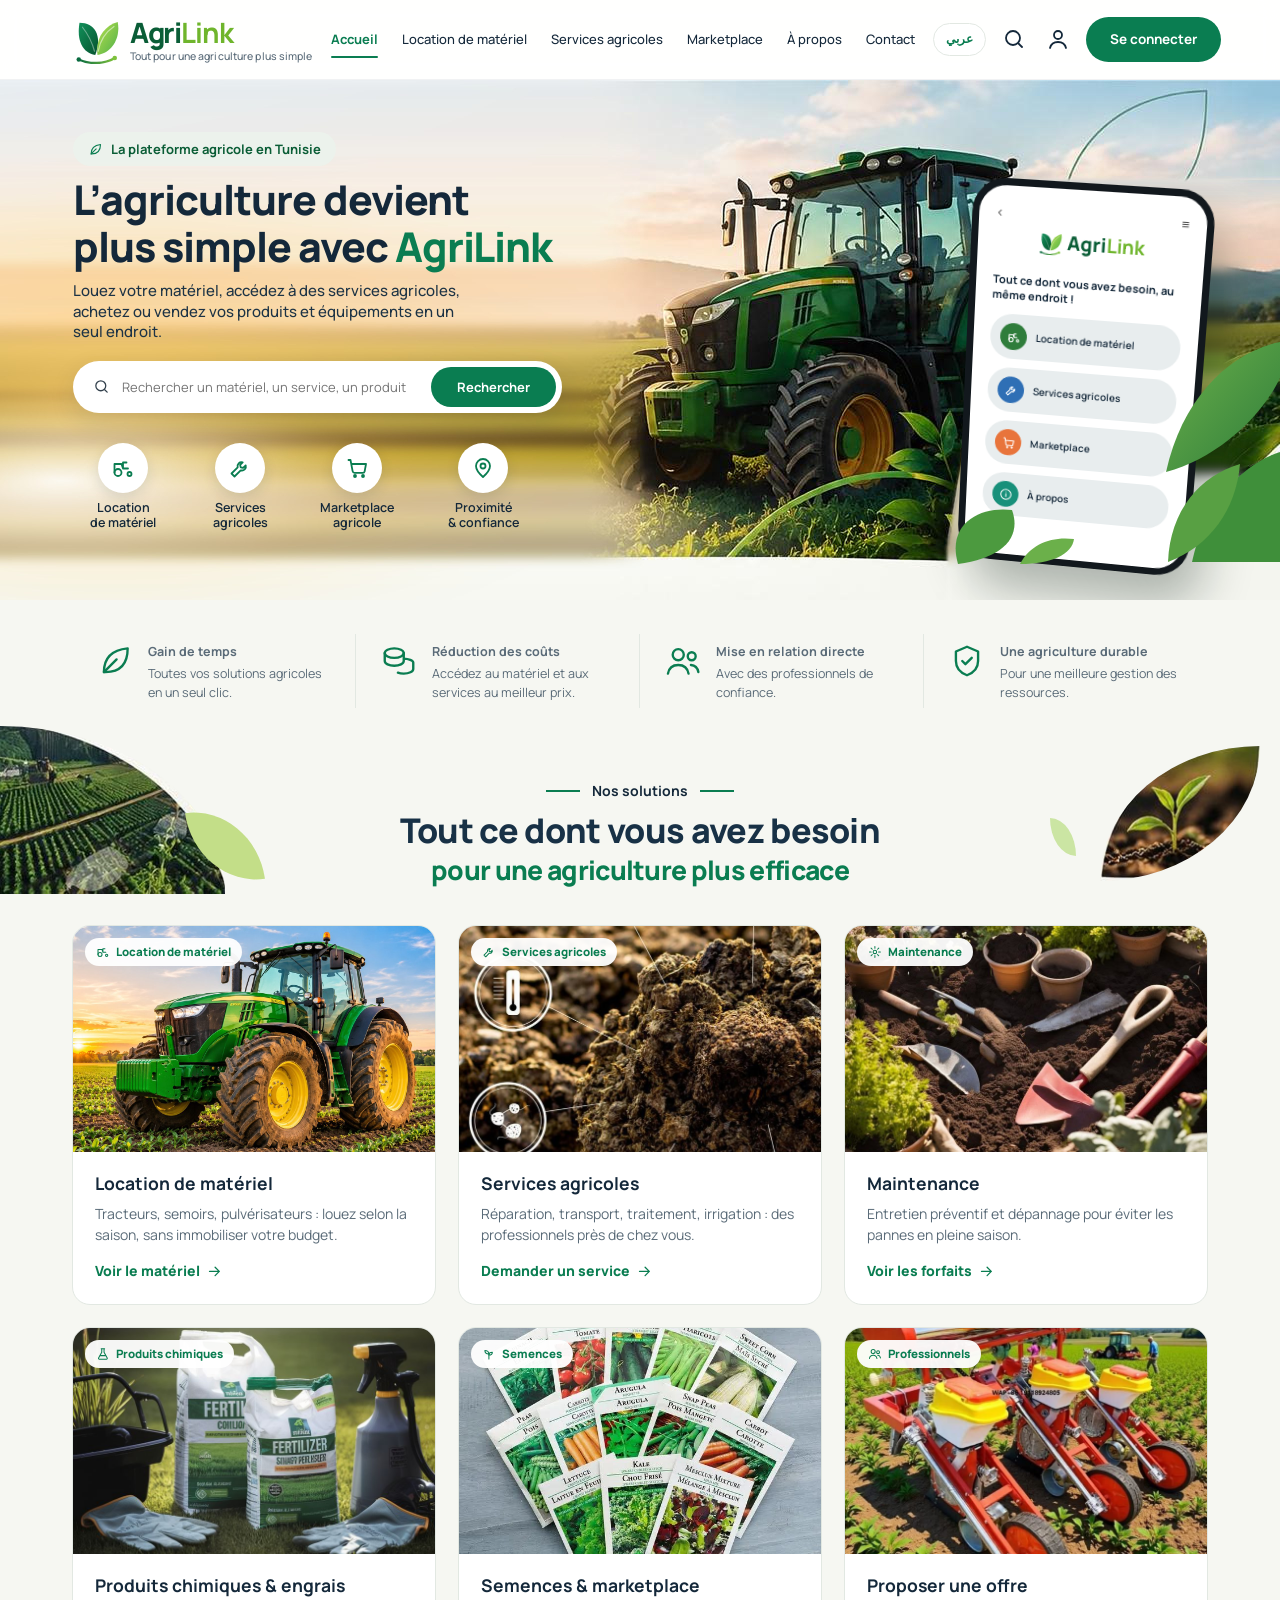
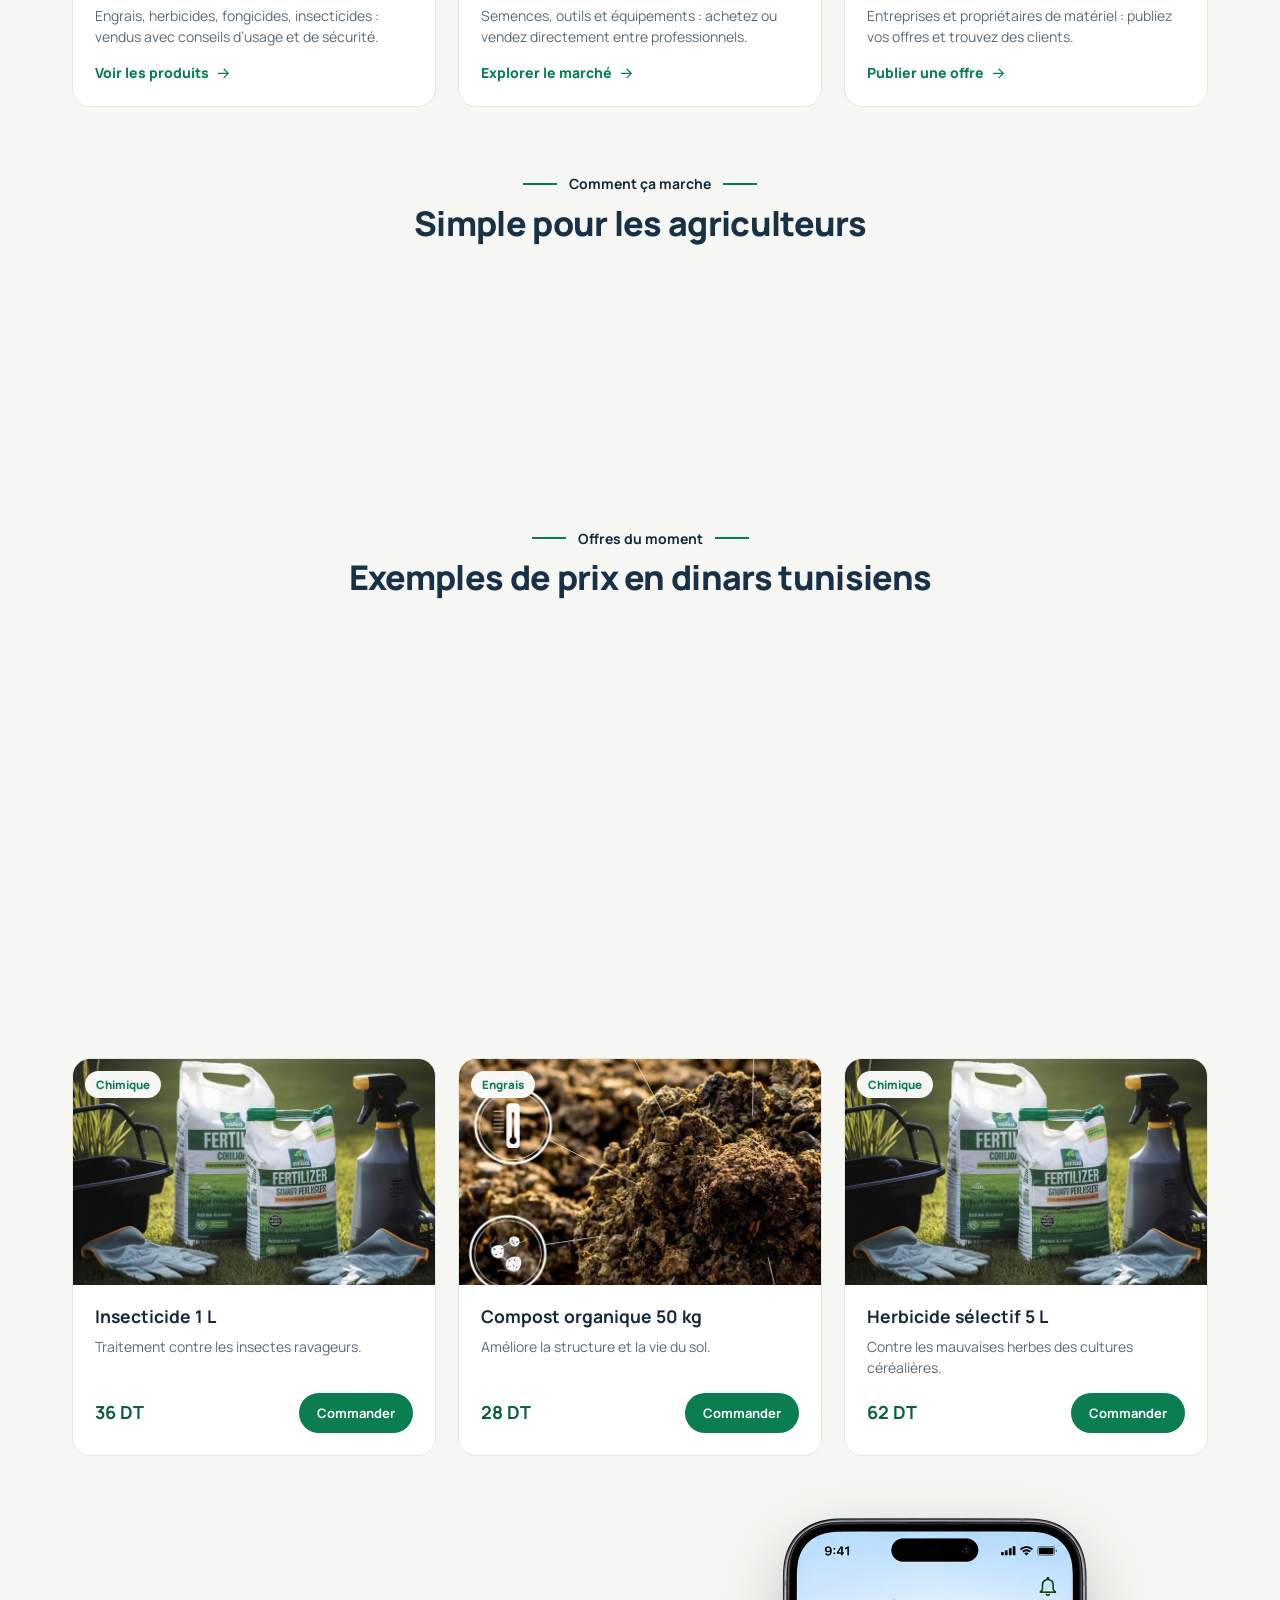
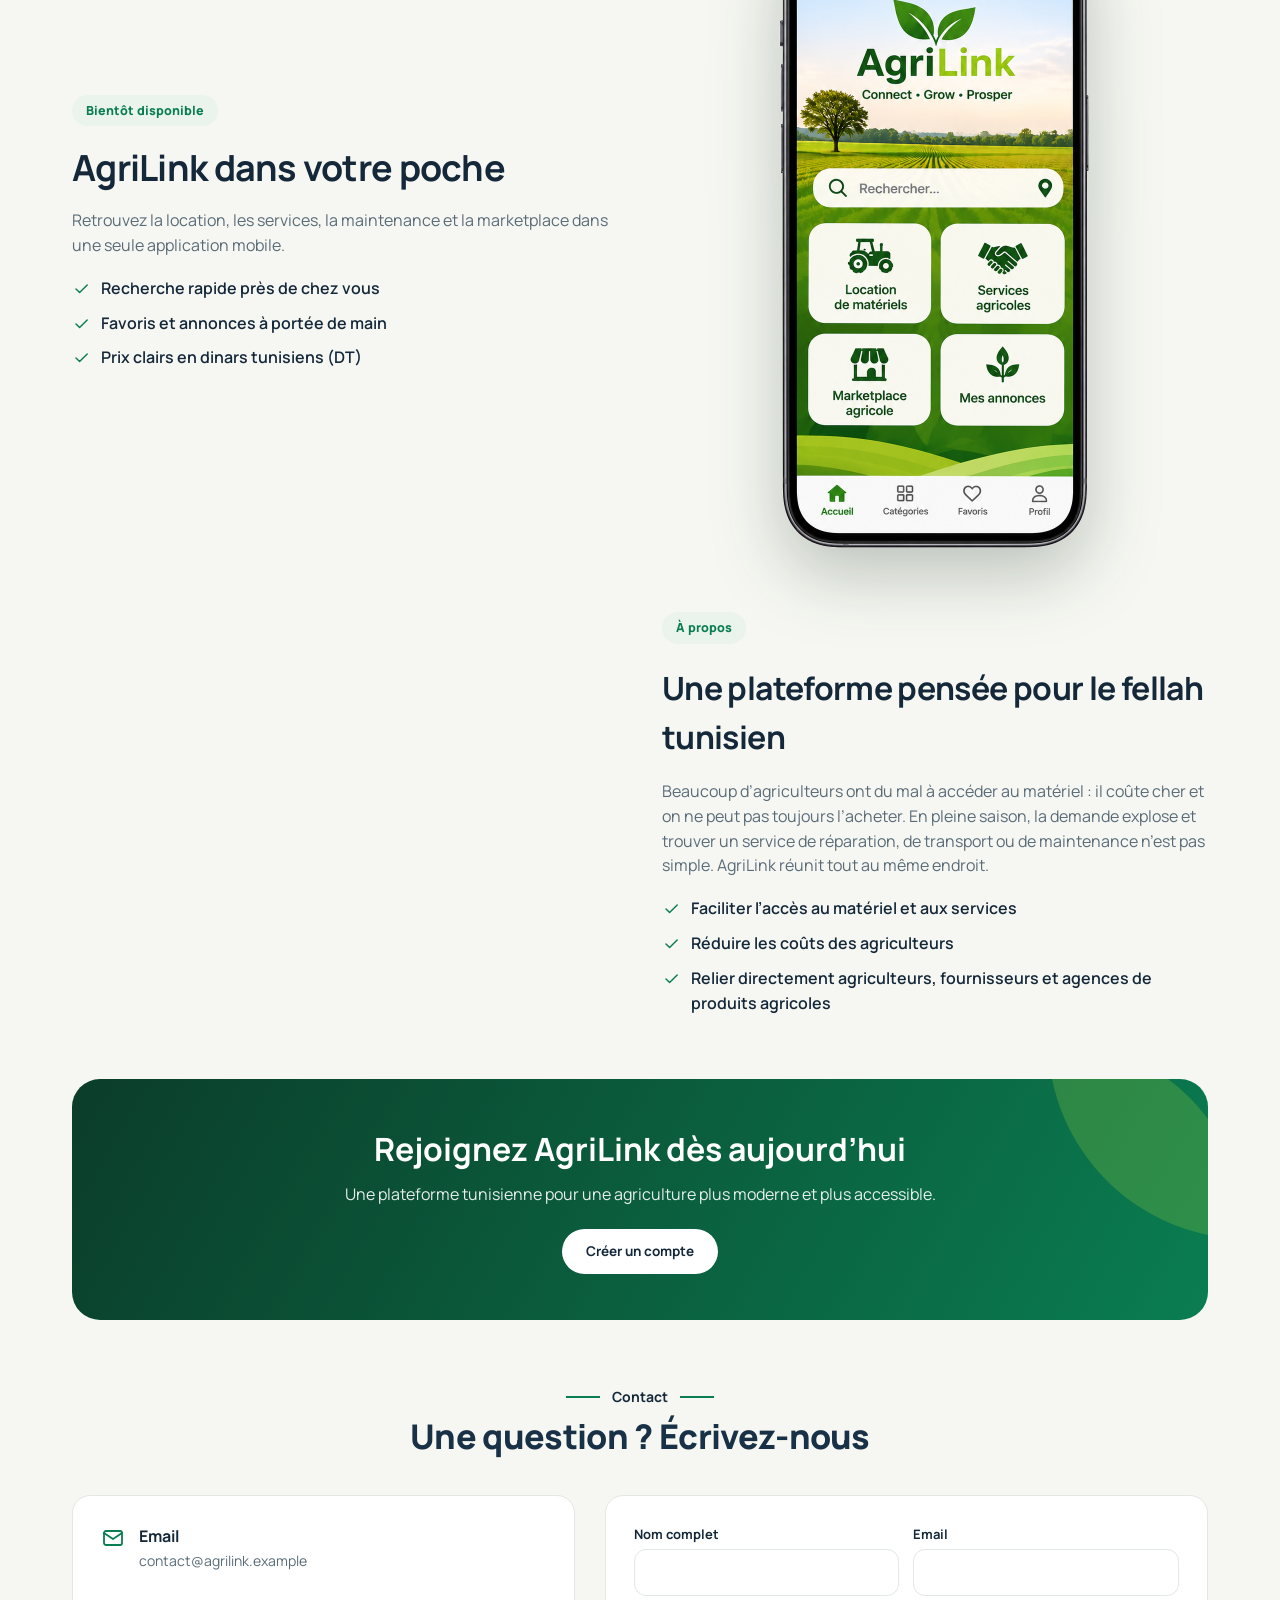
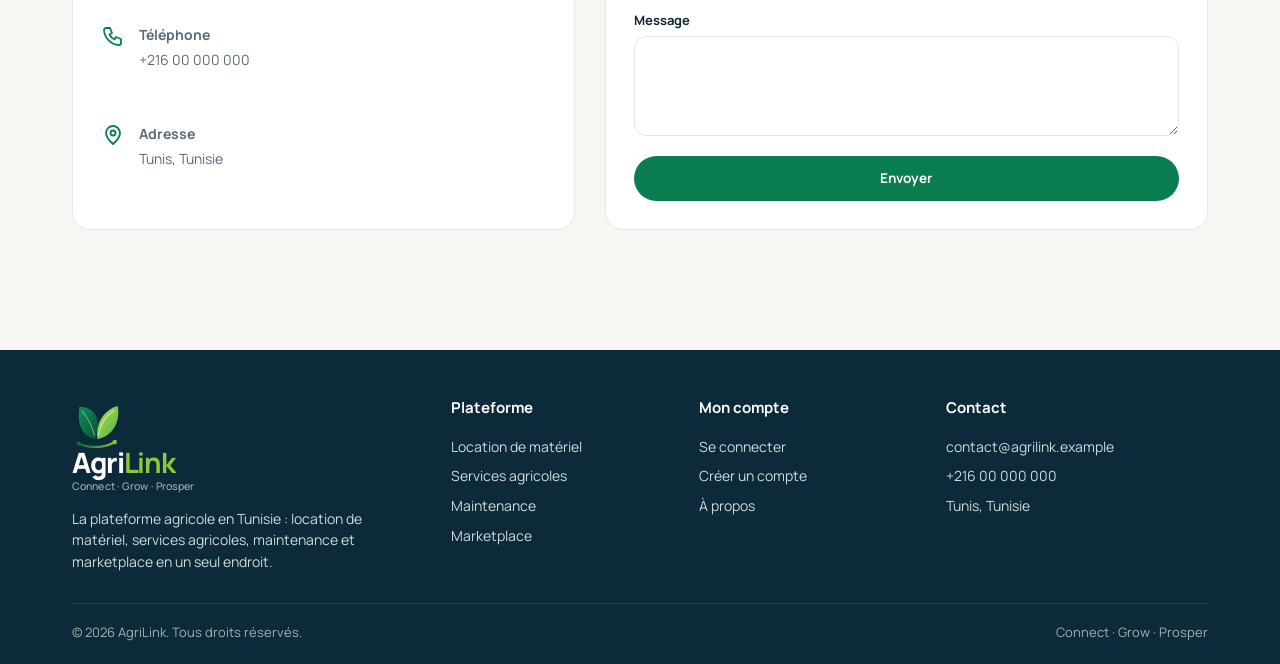
==== commit 12728b6d: "Add files via upload" ====
--- a/index.html
+++ b/index.html
@@ -1,1977 +1,491 @@
-<!DOCTYPE html>
-<html lang="fr" dir="ltr">
-
-<head>
-    <meta charset="UTF-8">
-    <meta name="viewport" content="width=device-width, initial-scale=1, viewport-fit=cover">
-    <title>Accueil — AgriLink</title>
-    <meta name="description"
-        content="AgriLink : la plateforme agricole en Tunisie — location de matériel, services, maintenance, produits et marketplace.">
-    <link rel="icon" href="favicon.svg" type="image/svg+xml">
-    <link rel="preconnect" href="https://fonts.googleapis.com">
-    <link rel="preconnect" href="https://fonts.gstatic.com" crossorigin>
-    <link
-        href="https://fonts.googleapis.com/css2?family=Cairo:wght@400;600;700;800&family=Manrope:wght@400;500;600;700;800&display=swap"
-        rel="stylesheet">
-    <link rel="stylesheet" href="style.css">
-</head>
-
-<body class=""><svg width="0" height="0" style="position:absolute" aria-hidden="true">
-        <defs>
-            <symbol id="i-search" viewBox="0 0 24 24">
-                <circle cx="11" cy="11" r="7" />
-                <path d="m20 20-3.5-3.5" />
-            </symbol>
-            <symbol id="i-user" viewBox="0 0 24 24">
-                <circle cx="12" cy="8" r="4" />
-                <path d="M4 21c1-4 4-6 8-6s7 2 8 6" />
-            </symbol>
-            <symbol id="i-pin" viewBox="0 0 24 24">
-                <path d="M12 21s7-6.2 7-11a7 7 0 0 0-14 0c0 4.8 7 11 7 11Z" />
-                <circle cx="12" cy="10" r="2.5" />
-            </symbol>
-            <symbol id="i-leaf" viewBox="0 0 24 24">
-                <path d="M5 19c0-9 5-14 15-15 0 10-5 15-14 15Z" />
-                <path d="M5 19 13 11" />
-            </symbol>
-            <symbol id="i-tractor" viewBox="0 0 24 24">
-                <circle cx="7" cy="16.5" r="3.5" />
-                <circle cx="18.5" cy="18" r="2" />
-                <path d="M3.5 16.5V8h7l1.5 4.5h5M12 12.5V6.5h3.5" />
-            </symbol>
-            <symbol id="i-wrench" viewBox="0 0 24 24">
-                <path d="M14.7 6.3a4 4 0 0 0-5 5L3.5 17.5l3 3 6.2-6.2a4 4 0 0 0 5-5l-2.6 2.6-2.4-.6-.6-2.4Z" />
-            </symbol>
-            <symbol id="i-cart" viewBox="0 0 24 24">
-                <path d="M3.5 4h2l2.1 11.2a2 2 0 0 0 2 1.6h8.1a2 2 0 0 0 2-1.6L21 8H6.2" />
-                <circle cx="10" cy="20" r="1" />
-                <circle cx="18" cy="20" r="1" />
-            </symbol>
-            <symbol id="i-users" viewBox="0 0 24 24">
-                <circle cx="9" cy="8" r="3.5" />
-                <path d="M2.5 20c.6-3.5 3-5.5 6.5-5.5s5.9 2 6.5 5.5" />
-                <circle cx="17.5" cy="9" r="2.5" />
-                <path d="M17 14.5c2.5.2 4.2 1.8 4.7 4.5" />
-            </symbol>
-            <symbol id="i-coins" viewBox="0 0 24 24">
-                <ellipse cx="9" cy="7" rx="6" ry="3" />
-                <path
-                    d="M3 7v5c0 1.7 2.7 3 6 3s6-1.3 6-3V7M15 10.5c3 .1 6 1.2 6 2.5v4c0 1.7-2.7 3-6 3-1.4 0-2.7-.2-3.7-.6" />
-            </symbol>
-            <symbol id="i-shield" viewBox="0 0 24 24">
-                <path d="M12 3 5 6v6c0 4.5 3 7.5 7 9 4-1.5 7-4.5 7-9V6Z" />
-                <path d="m9 12 2 2 4-4" />
-            </symbol>
-            <symbol id="i-flask" viewBox="0 0 24 24">
-                <path d="M9 3h6M10 3v6L4.5 19a1.5 1.5 0 0 0 1.3 2.2h12.4a1.5 1.5 0 0 0 1.3-2.2L14 9V3" />
-                <path d="M7.5 15h9" />
-            </symbol>
-            <symbol id="i-gear" viewBox="0 0 24 24">
-                <circle cx="12" cy="12" r="3" />
-                <path
-                    d="M12 2.5v3M12 18.5v3M2.5 12h3M18.5 12h3M5.3 5.3l2.1 2.1M16.6 16.6l2.1 2.1M18.7 5.3l-2.1 2.1M7.4 16.6l-2.1 2.1" />
-            </symbol>
-            <symbol id="i-sprout" viewBox="0 0 24 24">
-                <path d="M12 21v-9" />
-                <path d="M12 12C12 8 9 6 5 6c0 4 3 6 7 6Z" />
-                <path d="M12 14c0-3 2.5-5 6-5 0 3-2.5 5-6 5Z" />
-            </symbol>
-            <symbol id="i-info" viewBox="0 0 24 24">
-                <circle cx="12" cy="12" r="9" />
-                <path d="M12 11v5M12 8h.01" />
-            </symbol>
-            <symbol id="i-check" viewBox="0 0 24 24">
-                <path d="m5 12.5 4.5 4.5L19 7.5" />
-            </symbol>
-            <symbol id="i-arrow" viewBox="0 0 24 24">
-                <path d="M5 12h14M13 6l6 6-6 6" />
-            </symbol>
-            <symbol id="i-mail" viewBox="0 0 24 24">
-                <rect x="3" y="5" width="18" height="14" rx="2" />
-                <path d="m3 7 9 6 9-6" />
-            </symbol>
-            <symbol id="i-phone" viewBox="0 0 24 24">
-                <path d="M5 4h4l2 5-2.5 1.5a11 11 0 0 0 5 5L15 13l5 2v4a2 2 0 0 1-2 2A16 16 0 0 1 3 6a2 2 0 0 1 2-2Z" />
-            </symbol>
-            <symbol id="i-warn" viewBox="0 0 24 24">
-                <path d="M12 3 2 20h20L12 3Z" />
-                <path d="M12 10v4M12 17h.01" />
-            </symbol>
-        </defs>
-    </svg>
-    <header class="hd">
-        <div class="wrap"><a class="brand" href="index.html" aria-label="AgriLink"><img src="logo-mark.svg" alt=""><span
-                    class="brand-t"><span class="brand-n">Agri<b>Link</b></span><span class="brand-s"><span
-                            data-i="tag">Tout pour une agriculture plus simple</span></span></span></a>
-            <nav class="nav" id="nav" aria-label="Navigation"><a href="index.html" class="on"><span
-                        data-i="nav_home">Accueil</span></a><a href="location.html" class=""><span
-                        data-i="nav_loc">Location de matériel</span></a><a href="services.html" class=""><span
-                        data-i="nav_srv">Services agricoles</span></a><a href="marketplace.html" class=""><span
-                        data-i="nav_mkt">Marketplace</span></a><a href="index.html#apropos" class=""><span
-                        data-i="nav_about">À propos</span></a><a href="index.html#contact" class=""><span
-                        data-i="nav_contact">Contact</span></a></nav>
-            <div class="hd-r"><button class="lang" id="lang" type="button" aria-label="Langue / اللغة">عربي</button><a
-                    class="ibtn" href="marketplace.html" aria-label="Rechercher"><svg class="ico " aria-hidden="true">
-                        <use href="#i-search" />
-                    </svg></a><a class="ibtn" href="connexion.html" aria-label="Compte"><svg class="ico "
-                        aria-hidden="true">
-                        <use href="#i-user" />
-                    </svg></a><a class="btn" href="connexion.html"><span data-i="login">Se connecter</span></a><button
-                    class="burger" id="burger" aria-label="Menu" type="button">☰</button></div>
-        </div>
-    </header>
-    <section class="ag-hero" id="accueil">
-        <div class="hx">
-            <div class="hx-copy"><span class="hx-badge"><svg class="ico " aria-hidden="true">
-                        <use href="#i-leaf" />
-                    </svg><span data-i="badge">La plateforme agricole en Tunisie</span></span>
-                <h1><span data-i="h1a">L’agriculture devient<br>plus simple avec <em>AgriLink</em></span></h1>
-                <p class="lead"><span data-i="lead">Louez votre matériel, accédez à des services agricoles, achetez ou
-                        vendez vos produits et équipements en un seul endroit.</span></p>
-                <form class="hx-search" id="heroSearch" role="search"><svg class="ico " aria-hidden="true">
-                        <use href="#i-search" />
-                    </svg><input id="heroQ" type="search"
-                        placeholder="Rechercher un matériel, un service, un produit..." data-ip="p_hq"
-                        aria-label="Rechercher"><button type="submit"><span data-i="search">Rechercher</span></button>
-                </form>
-                <div class="hx-quick"><a href="location.html"><span class="qi"><svg class="ico " aria-hidden="true">
-                                <use href="#i-tractor" />
-                            </svg></span><span data-i="q1">Location<br>de matériel</span></a><a
-                        href="services.html"><span class="qi"><svg class="ico " aria-hidden="true">
-                                <use href="#i-wrench" />
-                            </svg></span><span data-i="q2">Services<br>agricoles</span></a><a
-                        href="marketplace.html"><span class="qi"><svg class="ico " aria-hidden="true">
-                                <use href="#i-cart" />
-                            </svg></span><span data-i="q3">Marketplace<br>agricole</span></a><a href="#apropos"><span
-                            class="qi"><svg class="ico " aria-hidden="true">
-                                <use href="#i-pin" />
-                            </svg></span><span data-i="q4">Proximité<br>&amp; confiance</span></a></div>
-            </div>
-            <div class="ph" aria-hidden="true">
-                <div class="ph-bar"><span>‹</span><span>≡</span></div>
-                <div class="ph-br"><img src="logo-mark.svg" alt=""><span>Agri<b>Link</b></span></div>
-                <p><span data-i="ph_t">Tout ce dont vous avez besoin, au même endroit !</span></p>
-                <ul>
-                    <li><i style="background:#2f7d3b"><svg class="ico " aria-hidden="true">
-                                <use href="#i-tractor" />
-                            </svg></i><span data-i="nav_loc">Location de matériel</span></li>
-                    <li><i style="background:#2f6fb5"><svg class="ico " aria-hidden="true">
-                                <use href="#i-wrench" />
-                            </svg></i><span data-i="nav_srv">Services agricoles</span></li>
-                    <li><i style="background:#e8743b"><svg class="ico " aria-hidden="true">
-                                <use href="#i-cart" />
-                            </svg></i><span data-i="nav_mkt">Marketplace</span></li>
-                    <li><i style="background:#18907a"><svg class="ico " aria-hidden="true">
-                                <use href="#i-info" />
-                            </svg></i><span data-i="nav_about">À propos</span></li>
-                </ul>
-            </div>
-            <svg class="hx-leaves" viewBox="0 0 1280 520" aria-hidden="true">
-                <defs>
-                    <linearGradient id="lg1" x1="0" y1="0" x2="1" y2="1">
-                        <stop offset="0" stop-color="#6bb04a" />
-                        <stop offset="1" stop-color="#2f7d3b" />
-                    </linearGradient>
-                </defs>
-                <path d="M1280 262C1230 272 1182 318 1166 392C1218 378 1262 336 1280 298Z" fill="url(#lg1)" />
-                <path d="M1280 372C1242 384 1204 424 1192 482H1280Z" fill="#3f8f3a" />
-                <path d="M1168 482C1170 430 1200 396 1240 384C1236 430 1210 466 1168 482Z" fill="#58a043" />
-                <path d="M958 484C946 442 982 426 1012 430C1022 458 1002 478 958 484Z" fill="#4c9a3f" />
-                <path d="M1020 484C1030 464 1052 456 1074 459C1072 474 1052 484 1020 484Z" fill="#6bb04a" />
-            </svg>
-        </div>
-    </section>
-    <div class="ben">
-        <div><svg class="ico " aria-hidden="true">
-                <use href="#i-leaf" />
-            </svg>
-            <p style="margin:0"><b><span data-i="b1">Gain de temps</span></b><span><span data-i="b1d">Toutes vos
-                        solutions agricoles en un seul clic.</span></span></p>
-        </div>
-        <div><svg class="ico " aria-hidden="true">
-                <use href="#i-coins" />
-            </svg>
-            <p style="margin:0"><b><span data-i="b2">Réduction des coûts</span></b><span><span data-i="b2d">Accédez au
-                        matériel et aux services au meilleur prix.</span></span></p>
-        </div>
-        <div><svg class="ico " aria-hidden="true">
-                <use href="#i-users" />
-            </svg>
-            <p style="margin:0"><b><span data-i="b3">Mise en relation directe</span></b><span><span data-i="b3d">Avec
-                        des professionnels de confiance.</span></span></p>
-        </div>
-        <div><svg class="ico " aria-hidden="true">
-                <use href="#i-shield" />
-            </svg>
-            <p style="margin:0"><b><span data-i="b4">Une agriculture durable</span></b><span><span data-i="b4d">Pour une
-                        meilleure gestion des ressources.</span></span></p>
-        </div>
-    </div>
-    <section class="sol" id="solutions"><span class="lf lf1"></span><span class="lf lf2"></span>
-        <div class="wrap">
-            <div class="tt"><small><span data-i="s_k">Nos solutions</span></small>
-                <h2><span data-i="s_h">Tout ce dont vous avez besoin</span><em><span data-i="s_h2">pour une agriculture
-                            plus efficace</span></em></h2>
-            </div>
-            <div class="grid">
-                <a class="card rv" href="location.html">
-                    <div class="imw">
-                        <div class="im" style="background-image:url(images/tracteur-coucher.jpg)"></div><span
-                            class="tg"><svg class="ico " aria-hidden="true">
-                                <use href="#i-tractor" />
-                            </svg><span data-i="nav_loc">Location de matériel</span></span>
-                    </div>
-                    <div class="bd">
-                        <h3><span data-i="c1">Location de matériel</span></h3>
-                        <p><span data-i="c1d">Tracteurs, semoirs, pulvérisateurs : louez selon la saison, sans
-                                immobiliser votre budget.</span></p><span class="lk"><span data-i="c1c">Voir le
-                                matériel</span><svg class="ico " aria-hidden="true">
-                                <use href="#i-arrow" />
-                            </svg></span>
-                    </div>
-                </a>
-                <a class="card rv" href="services.html">
-                    <div class="imw">
-                        <div class="im" style="background-image:url(images/sol.jpg)"></div><span class="tg"><svg
-                                class="ico " aria-hidden="true">
-                                <use href="#i-wrench" />
-                            </svg><span data-i="nav_srv">Services agricoles</span></span>
-                    </div>
-                    <div class="bd">
-                        <h3><span data-i="c2">Services agricoles</span></h3>
-                        <p><span data-i="c2d">Réparation, transport, traitement, irrigation : des professionnels près de
-                                chez vous.</span></p><span class="lk"><span data-i="c2c">Demander un service</span><svg
-                                class="ico " aria-hidden="true">
-                                <use href="#i-arrow" />
-                            </svg></span>
-                    </div>
-                </a>
-                <a class="card rv" href="services.html#maintenance">
-                    <div class="imw">
-                        <div class="im" style="background-image:url(images/outils.jpg)"></div><span class="tg"><svg
-                                class="ico " aria-hidden="true">
-                                <use href="#i-gear" />
-                            </svg><span data-i="maint">Maintenance</span></span>
-                    </div>
-                    <div class="bd">
-                        <h3><span data-i="c3">Maintenance</span></h3>
-                        <p><span data-i="c3d">Entretien préventif et dépannage pour éviter les pannes en pleine
-                                saison.</span></p><span class="lk"><span data-i="c3c">Voir les forfaits</span><svg
-                                class="ico " aria-hidden="true">
-                                <use href="#i-arrow" />
-                            </svg></span>
-                    </div>
-                </a>
-                <a class="card rv" href="marketplace.html?cat=chimie">
-                    <div class="imw">
-                        <div class="im" style="background-image:url(images/engrais.jpg)"></div><span class="tg"><svg
-                                class="ico " aria-hidden="true">
-                                <use href="#i-flask" />
-                            </svg><span data-i="chem">Produits chimiques</span></span>
-                    </div>
-                    <div class="bd">
-                        <h3><span data-i="c4">Produits chimiques &amp; engrais</span></h3>
-                        <p><span data-i="c4d">Engrais, herbicides, fongicides, insecticides : vendus avec conseils
-                                d’usage et de sécurité.</span></p><span class="lk"><span data-i="c4c">Voir les
-                                produits</span><svg class="ico " aria-hidden="true">
-                                <use href="#i-arrow" />
-                            </svg></span>
-                    </div>
-                </a>
-                <a class="card rv" href="marketplace.html?cat=semences">
-                    <div class="imw">
-                        <div class="im" style="background-image:url(images/sachets.jpg)"></div><span class="tg"><svg
-                                class="ico " aria-hidden="true">
-                                <use href="#i-sprout" />
-                            </svg><span data-i="seeds">Semences</span></span>
-                    </div>
-                    <div class="bd">
-                        <h3><span data-i="c5">Semences &amp; marketplace</span></h3>
-                        <p><span data-i="c5d">Semences, outils et équipements : achetez ou vendez directement entre
-                                professionnels.</span></p><span class="lk"><span data-i="c5c">Explorer le
-                                marché</span><svg class="ico " aria-hidden="true">
-                                <use href="#i-arrow" />
-                            </svg></span>
-                    </div>
-                </a>
-                <a class="card rv" href="connexion.html#inscription">
-                    <div class="imw">
-                        <div class="im" style="background-image:url(images/semoir.jpg)"></div><span class="tg"><svg
-                                class="ico " aria-hidden="true">
-                                <use href="#i-users" />
-                            </svg><span data-i="pros">Professionnels</span></span>
-                    </div>
-                    <div class="bd">
-                        <h3><span data-i="c6">Proposer une offre</span></h3>
-                        <p><span data-i="c6d">Entreprises et propriétaires de matériel : publiez vos offres et trouvez
-                                des clients.</span></p><span class="lk"><span data-i="c6c">Publier une offre</span><svg
-                                class="ico " aria-hidden="true">
-                                <use href="#i-arrow" />
-                            </svg></span>
-                    </div>
-                </a>
-            </div>
-        </div>
-    </section>
-    <section class="sec">
-        <div class="wrap">
-            <div class="tt"><small><span data-i="hw_k">Comment ça marche</span></small>
-                <h2><span data-i="hw_h">Simple pour les agriculteurs</span></h2>
-            </div>
-            <div class="steps">
-                <div class="rv"><b><span data-i="st1">Cherchez</span></b><span><span data-i="st1d">Trouvez le matériel,
-                            le service ou le produit près de chez vous.</span></span></div>
-                <div class="rv"><b><span data-i="st2">Contactez</span></b><span><span data-i="st2d">Échangez directement
-                            avec le propriétaire ou le fournisseur.</span></span></div>
-                <div class="rv"><b><span data-i="st3">Profitez</span></b><span><span data-i="st3d">Louez, achetez ou
-                            vendez, et réduisez vos coûts.</span></span></div>
-            </div>
-        </div>
-    </section>
-    <section class="sec" style="padding-top:0">
-        <div class="wrap">
-            <div class="tt"><small><span data-i="of_k">Offres du moment</span></small>
-                <h2><span data-i="of_h">Exemples de prix en dinars tunisiens</span></h2>
-            </div>
-            <div class="grid" id="offers" data-list="home"></div>
-        </div>
-    </section>
-    <section class="sec" style="padding-top:0">
-        <div class="wrap app">
-            <div><span class="pill"><span data-i="app_s">Bientôt disponible</span></span>
-                <h2><span data-i="app_h">AgriLink dans votre poche</span></h2>
-                <p><span data-i="app_d">Retrouvez la location, les services, la maintenance et la marketplace dans une
-                        seule application mobile.</span></p>
-                <ul class="chk">
-                    <li><svg class="ico " aria-hidden="true">
-                            <use href="#i-check" />
-                        </svg><span data-i="app1">Recherche rapide près de chez vous</span></li>
-                    <li><svg class="ico " aria-hidden="true">
-                            <use href="#i-check" />
-                        </svg><span data-i="app2">Favoris et annonces à portée de main</span></li>
-                    <li><svg class="ico " aria-hidden="true">
-                            <use href="#i-check" />
-                        </svg><span data-i="app3">Prix clairs en dinars tunisiens (DT)</span></li>
-                </ul>
-            </div><img src="images/app-phone.png" alt="Application AgriLink" class="rv">
-        </div>
-    </section>
-    <section class="sec" id="apropos" style="padding-top:0">
-        <div class="wrap about">
-            <div class="pic rv" role="img" aria-label="Tracteur au coucher du soleil"></div>
-            <div><span class="pill"><span data-i="nav_about">À propos</span></span>
-                <h2><span data-i="ab_h">Une plateforme pensée pour le fellah tunisien</span></h2>
-                <p><span data-i="ab_p">Beaucoup d’agriculteurs ont du mal à accéder au matériel : il coûte cher et on ne
-                        peut pas toujours l’acheter. En pleine saison, la demande explose et trouver un service de
-                        réparation, de transport ou de maintenance n’est pas simple. AgriLink réunit tout au même
-                        endroit.</span></p>
-                <ul class="chk">
-                    <li><svg class="ico " aria-hidden="true">
-                            <use href="#i-check" />
-                        </svg><span data-i="ab1">Faciliter l’accès au matériel et aux services</span></li>
-                    <li><svg class="ico " aria-hidden="true">
-                            <use href="#i-check" />
-                        </svg><span data-i="ab2">Réduire les coûts des agriculteurs</span></li>
-                    <li><svg class="ico " aria-hidden="true">
-                            <use href="#i-check" />
-                        </svg><span data-i="ab3">Relier directement agriculteurs, fournisseurs et agences de produits
-                            agricoles</span></li>
-                </ul>
-            </div>
-        </div>
-    </section>
-    <section class="sec" style="padding-top:0">
-        <div class="wrap">
-            <div class="cta rv">
-                <h2><span data-i="cta_h">Rejoignez AgriLink dès aujourd’hui</span></h2>
-                <p><span data-i="cta_p">Une plateforme tunisienne pour une agriculture plus moderne et plus
-                        accessible.</span></p><a class="btn w" href="connexion.html#inscription"><span
-                        data-i="create">Créer un compte</span></a>
-            </div>
-        </div>
-    </section>
-    <section class="sec" id="contact" style="padding-top:0">
-        <div class="wrap">
-            <div class="tt"><small><span data-i="nav_contact">Contact</span></small>
-                <h2><span data-i="ct_h">Une question ? Écrivez-nous</span></h2>
-            </div>
-            <div class="contact">
-                <div class="box info">
-                    <div><svg class="ico " aria-hidden="true">
-                            <use href="#i-mail" />
-                        </svg>
-                        <p style="margin:0"><b>Email</b><span>contact@agrilink.example</span></p>
-                    </div>
-                    <div><svg class="ico " aria-hidden="true">
-                            <use href="#i-phone" />
-                        </svg>
-                        <p style="margin:0"><b><span data-i="l_tel">Téléphone</span></b><span>+216 00 000 000</span></p>
-                    </div>
-                    <div><svg class="ico " aria-hidden="true">
-                            <use href="#i-pin" />
-                        </svg>
-                        <p style="margin:0"><b><span data-i="l_adr">Adresse</span></b><span><span data-i="f_tn">Tunis,
-                                    Tunisie</span></span></p>
-                    </div>
-                </div>
-                <form class="box f" id="ctForm">
-                    <div class="two">
-                        <div><label><span data-i="l_nom">Nom complet</span></label><input required></div>
-                        <div><label>Email</label><input type="email" required></div>
-                    </div>
-                    <div><label><span data-i="l_msg">Message</span></label><textarea required></textarea></div><button
-                        class="btn" type="submit"><span data-i="send">Envoyer</span></button>
-                    <div class="note" id="ctNote"><span data-i="ct_ok">Merci ! Message enregistré (version démo : un
-                            serveur sera nécessaire pour l’envoyer).</span></div>
-                </form>
-            </div>
-        </div>
-    </section>
-    <footer class="ft">
-        <div class="wrap">
-            <div class="cols">
-                <div><a class="brand" href="index.html"><img src="logo-mark.svg" alt="" style="height:48px"><span
-                            class="brand-t"><span class="brand-n">Agri<b>Link</b></span><span class="brand-s">Connect ·
-                                Grow · Prosper</span></span></a>
-                    <p><span data-i="f_desc">La plateforme agricole en Tunisie : location de matériel, services
-                            agricoles, maintenance et marketplace en un seul endroit.</span></p>
-                </div>
-                <div>
-                    <h4><span data-i="f_pl">Plateforme</span></h4><a href="location.html"><span
-                            data-i="nav_loc">Location de matériel</span></a><a href="services.html"><span
-                            data-i="nav_srv">Services agricoles</span></a><a href="services.html#maintenance"><span
-                            data-i="maint">Maintenance</span></a><a href="marketplace.html"><span
-                            data-i="nav_mkt">Marketplace</span></a>
-                </div>
-                <div>
-                    <h4><span data-i="f_acc">Mon compte</span></h4><a href="connexion.html"><span data-i="login">Se
-                            connecter</span></a><a href="connexion.html#inscription"><span data-i="create">Créer un
-                            compte</span></a><a href="index.html#apropos"><span data-i="nav_about">À propos</span></a>
-                </div>
-                <div>
-                    <h4><span data-i="nav_contact">Contact</span></h4><a
-                        href="mailto:contact@agrilink.example">contact@agrilink.example</a><a
-                        href="tel:+21600000000">+216 00 000 000</a><a href="index.html#contact"><span
-                            data-i="f_tn">Tunis, Tunisie</span></a>
-                </div>
-            </div>
-            <div class="bt"><span>© <span id="yr">2026</span> AgriLink. <span data-i="f_rights">Tous droits
-                        réservés.</span></span><span>Connect · Grow · Prosper</span></div>
-        </div>
-    </footer>
-    <div class="md" id="md" role="dialog" aria-modal="true" aria-labelledby="mdT">
-        <div class="box"><button class="x" id="mdX" aria-label="Fermer">×</button>
-            <h3 id="mdT"><span data-i="rq">Votre demande</span></h3>
-            <div class="sub" id="mdS"></div>
-            <form class="f" id="rqForm">
-                <div class="two">
-                    <div><label><span data-i="l_nom">Nom complet</span></label><input id="rq_n" required
-                            autocomplete="name"></div>
-                    <div><label><span data-i="l_tel">Téléphone</span></label><input id="rq_t" type="tel" required
-                            pattern="[0-9 +]{8,15}" placeholder="Ex. 20 123 456" data-ip="p_tel"></div>
-                </div>
-                <div class="two">
-                    <div><label><span data-i="l_gov">Gouvernorat</span></label><select id="rq_g" required></select>
-                    </div>
-                    <div><label><span data-i="l_date">Date souhaitée</span></label><input id="rq_d" type="date"
-                            required></div>
-                </div>
-                <div><label><span data-i="l_msg">Message</span></label><textarea id="rq_m"
-                        placeholder="Précisez votre besoin…" data-ip="p_rqm"></textarea></div>
-                <button class="btn" type="submit"><span data-i="rq_send">Envoyer la demande</span></button>
-                <div class="note" id="rqNote" role="status"><span data-i="rq_ok">Demande enregistrée sur cet appareil
-                        (version démo : un serveur sera nécessaire pour l’envoyer au prestataire).</span></div>
-            </form>
-        </div>
-    </div>
-    <script src="i18n.js"></script>
-    <script src="app.js"></script>
-    <style>
-        /* AgriLink — feuille de style commune */
-:root {
-    --g: #0a7d51;
-    --gd: #075f3b;
-    --lime: #8dc63f;
-    --ink: #14283a;
-    --mut: #5a6b78;
-    --cream: #f6f7f2;
-    --card: #fff;
-    --line: #e2e8e2;
-    --soft: #eaf4ec;
-    --u: calc(100vw/1280);
-    --r: 18px;
-    --sh: 0 14px 34px rgba(20, 40, 58, .10)
-}
-
-* {
-    box-sizing: border-box
-}
-
-html {
-    scroll-behavior: smooth;
-    scroll-padding-top: 90px
-}
-
-body {
-    margin: 0;
-    font-family: Manrope, Poppins, "Segoe UI", Arial, sans-serif;
-    background: var(--cream);
-    color: var(--ink);
-    line-height: 1.55;
-    -webkit-font-smoothing: antialiased
-}
-
-html[dir=rtl] body {
-    font-family: Cairo, Tajawal, "Segoe UI", Tahoma, Arial, sans-serif
-}
-
-img {
-    max-width: 100%;
-    display: block
-}
-
-a {
-    color: inherit;
-    text-decoration: none
-}
-
-button {
-    font: inherit;
-    cursor: pointer
-}
-
-.wrap {
-    max-width: 1180px;
-    margin: 0 auto;
-    padding: 0 22px
-}
-
-.ico {
-    width: 1.2em;
-    height: 1.2em;
-    fill: none;
-    stroke: currentColor;
-    stroke-width: 1.8;
-    stroke-linecap: round;
-    stroke-linejoin: round;
-    flex: none
-}
-
-/* header */
-.hd {
-    position: sticky;
-    top: 0;
-    z-index: 50;
-    height: 80px;
-    background: rgba(255, 255, 255, .93);
-    backdrop-filter: blur(10px);
-    border-bottom: 1px solid rgba(20, 40, 58, .06)
-}
-
-.hd .wrap {
-    display: flex;
-    align-items: center;
-    justify-content: space-between;
-    gap: 18px;
-    height: 100%;
-    max-width: 1280px;
-    padding: 0 5.6%
-}
-
-.brand {
-    display: flex;
-    align-items: center;
-    gap: 10px;
-    flex: none
-}
-
-.brand img {
-    height: 48px;
-    width: auto
-}
-
-.brand-t {
-    display: flex;
-    flex-direction: column;
-    line-height: 1
-}
-
-.brand-n {
-    font-size: 28px;
-    font-weight: 800;
-    letter-spacing: -.04em;
-    color: #0a5d36
-}
-
-.brand-n b {
-    color: #6fb52c
-}
-
-.brand-s {
-    font-size: 10.5px;
-    color: var(--mut);
-    margin-top: 5px;
-    font-weight: 500;
-    letter-spacing: .01em
-}
-
-.nav {
-    display: flex;
-    gap: 24px;
-    font-size: 13px;
-    font-weight: 500
-}
-
-.nav a {
-    position: relative;
-    padding: 8px 0;
-    white-space: nowrap
-}
-
-.nav a::after {
-    content: "";
-    position: absolute;
-    left: 0;
-    right: 0;
-    bottom: 0;
-    height: 2px;
-    border-radius: 2px;
-    background: var(--g);
-    transform: scaleX(0);
-    transition: transform .25s
-}
-
-.nav a:hover::after,
-.nav a.on::after {
-    transform: scaleX(1)
-}
-
-.nav a.on {
-    color: var(--g);
-    font-weight: 700
-}
-
-.hd-r {
-    display: flex;
-    align-items: center;
-    gap: 12px
-}
-
-.ibtn {
-    background: none;
-    border: 0;
-    color: var(--ink);
-    display: grid;
-    place-items: center;
-    font-size: 20px;
-    padding: 4px
-}
-
-.lang {
-    border: 1px solid var(--line);
-    background: #fff;
-    border-radius: 99px;
-    padding: 6px 12px;
-    font-size: 12px;
-    font-weight: 700;
-    color: var(--g);
-    transition: .2s
-}
-
-.lang:hover {
-    background: var(--soft)
-}
-
-.btn {
-    white-space: nowrap;
-    display: inline-flex;
-    align-items: center;
-    justify-content: center;
-    gap: 8px;
-    background: var(--g);
-    color: #fff;
-    border: 0;
-    border-radius: 99px;
-    padding: 12px 24px;
-    font-weight: 700;
-    font-size: 13.5px;
-    transition: transform .2s, box-shadow .2s, background .2s
-}
-
-.btn:hover {
-    background: var(--gd);
-    transform: translateY(-2px);
-    box-shadow: 0 10px 22px rgba(10, 125, 81, .28)
-}
-
-.btn.o {
-    background: transparent;
-    color: var(--g);
-    border: 2px solid var(--g)
-}
-
-.btn.o:hover {
-    background: var(--soft);
-    box-shadow: none
-}
-
-.btn.w {
-    background: #fff;
-    color: #14283a
-}
-
-.burger {
-    display: none;
-    font-size: 26px;
-    background: none;
-    border: 0;
-    color: var(--ink)
-}
-
-/* HERO (accueil) */
-.ag-hero {
-    background: var(--cream);
-    overflow: hidden
-}
-
-.hx {
-    position: relative;
-    width: 100%;
-    height: calc(var(--u)*520);
-    background: url(images/hero-bg.jpg) center/100% 100% no-repeat;
-    direction: ltr
-}
-
-.hx>* {
-    position: absolute
-}
-
-.hx-copy {
-    z-index: 6;
-    left: calc(var(--u)*73);
-    top: calc(var(--u)*52);
-    width: calc(var(--u)*520)
-}
-
-html[dir=rtl] .hx-copy {
-    direction: rtl;
-    text-align: right
-}
-
-.hx-badge {
-    display: inline-flex;
-    align-items: center;
-    gap: calc(var(--u)*8);
-    padding: calc(var(--u)*7) calc(var(--u)*15);
-    border-radius: 99px;
-    background: rgba(236, 243, 236, .93);
-    color: #0a5d36;
-    font-size: calc(var(--u)*13);
-    font-weight: 700
-}
-
-.hx-badge .ico {
-    width: calc(var(--u)*15);
-    height: calc(var(--u)*15);
-    color: var(--g)
-}
-
-.hx h1 {
-    margin: calc(var(--u)*10) 0 0;
-    font-size: calc(var(--u)*41);
-    line-height: calc(var(--u)*47);
-    letter-spacing: -.025em;
-    font-weight: 800;
-    color: var(--ink)
-}
-
-.hx h1 em {
-    font-style: normal;
-    color: var(--g)
-}
-
-.hx .lead {
-    margin: calc(var(--u)*11) 0 0;
-    max-width: calc(var(--u)*390);
-    font-size: calc(var(--u)*15);
-    line-height: calc(var(--u)*20.5);
-    font-weight: 500;
-    color: #1d3345
-}
-
-.hx-search {
-    display: flex;
-    align-items: center;
-    width: calc(var(--u)*489);
-    height: calc(var(--u)*52);
-    margin-top: calc(var(--u)*18);
-    padding: 0 calc(var(--u)*6) 0 calc(var(--u)*20);
-    gap: calc(var(--u)*10);
-    background: #fff;
-    border-radius: 99px;
-    box-shadow: 0 10px 26px rgba(20, 40, 58, .12)
-}
-
-.hx-search .ico {
-    width: calc(var(--u)*17);
-    height: calc(var(--u)*17);
-    color: #33414d
-}
-
-.hx-search input {
-    flex: 1;
-    min-width: 0;
-    border: 0;
-    outline: 0;
-    background: none;
-    font: inherit;
-    font-size: calc(var(--u)*13);
-    color: var(--ink)
-}
-
-.hx-search button {
-    height: calc(var(--u)*40);
-    padding: 0 calc(var(--u)*26);
-    border: 0;
-    border-radius: 99px;
-    background: var(--g);
-    color: #fff;
-    font-size: calc(var(--u)*13);
-    font-weight: 700
-}
-
-.hx-quick {
-    display: flex;
-    gap: calc(var(--u)*17);
-    margin-top: calc(var(--u)*30)
-}
-
-.hx-quick a {
-    width: calc(var(--u)*100);
-    display: flex;
-    flex-direction: column;
-    align-items: center;
-    gap: calc(var(--u)*7);
-    text-align: center;
-    font-size: calc(var(--u)*12.5);
-    font-weight: 600;
-    line-height: 1.25
-}
-
-.hx-quick a:last-child {
-    margin-left: calc(var(--u)*9)
-}
-
-.hx-quick .qi {
-    width: calc(var(--u)*50);
-    height: calc(var(--u)*50);
-    border-radius: 50%;
-    background: #fff;
-    display: grid;
-    place-items: center;
-    box-shadow: 0 5px 14px rgba(20, 40, 58, .12);
-    color: var(--g);
-    transition: transform .25s
-}
-
-.hx-quick a:hover .qi {
-    transform: translateY(-4px)
-}
-
-.hx-quick .ico {
-    width: calc(var(--u)*24);
-    height: calc(var(--u)*24)
-}
-
-/* téléphone (HTML) */
-.ph {
-    z-index: 4;
-    left: calc(var(--u)*962);
-    top: calc(var(--u)*106);
-    width: calc(var(--u)*238);
-    height: calc(var(--u)*388);
-    padding: calc(var(--u)*16) calc(var(--u)*17);
-    border: calc(var(--u)*7) solid #12181d;
-    border-radius: calc(var(--u)*34);
-    background: #fff;
-    transform: perspective(calc(var(--u)*1300)) rotateX(-10deg) rotateY(-7deg) rotateZ(3.5deg);
-    transform-origin: 50% 55%;
-    box-shadow: calc(var(--u)*14) calc(var(--u)*30) calc(var(--u)*50) rgba(10, 30, 20, .3);
-    direction: ltr;
-    text-align: left
-}
-
-.ph-bar {
-    display: flex;
-    justify-content: space-between;
-    font-size: calc(var(--u)*13);
-    color: #444
-}
-
-.ph-br {
-    display: flex;
-    align-items: center;
-    justify-content: center;
-    gap: calc(var(--u)*5);
-    margin-top: calc(var(--u)*2);
-    font-size: calc(var(--u)*19);
-    font-weight: 800;
-    color: #0a5d36
-}
-
-.ph-br b {
-    color: #6fb52c
-}
-
-.ph-br img {
-    width: calc(var(--u)*24)
-}
-
-.ph p {
-    margin: calc(var(--u)*16) 0 calc(var(--u)*12);
-    font-size: calc(var(--u)*11);
-    line-height: 1.4;
-    font-weight: 700
-}
-
-.ph ul {
-    list-style: none;
-    margin: 0;
-    padding: 0;
-    display: grid;
-    gap: calc(var(--u)*9)
-}
-
-.ph li {
-    display: flex;
-    align-items: center;
-    gap: calc(var(--u)*9);
-    padding: calc(var(--u)*9) calc(var(--u)*10);
-    border-radius: calc(var(--u)*22);
-    background: #e8edee;
-    font-size: calc(var(--u)*10);
-    font-weight: 600
-}
-
-.ph li i {
-    width: calc(var(--u)*27);
-    height: calc(var(--u)*27);
-    border-radius: 50%;
-    display: grid;
-    place-items: center;
-    color: #fff
-}
-
-.ph li i .ico {
-    width: calc(var(--u)*14);
-    height: calc(var(--u)*14)
-}
-
-.hx-leaves {
-    z-index: 5;
-    left: 0;
-    top: 0;
-    width: 100%;
-    height: 100%;
-    pointer-events: none
-}
-
-/* avantages */
-.ben {
-    max-width: 1180px;
-    margin: 0 auto;
-    display: grid;
-    grid-template-columns: repeat(4, 1fr);
-    padding: 34px 22px 18px
-}
-
-.ben>div {
-    display: flex;
-    gap: 14px;
-    align-items: flex-start;
-    padding: 6px 24px;
-    border-inline-end: 1px solid var(--line)
-}
-
-.ben>div:last-child {
-    border: 0
-}
-
-.ben .ico {
-    width: 38px;
-    height: 38px;
-    color: #0a7d51;
-    stroke-width: 1.5;
-    margin-top: 2px
-}
-
-.ben b {
-    display: block;
-    color: #0a6b43;
-    font-size: 14.5px
-}
-
-.ben span {
-    display: block;
-    margin-top: 3px;
-    font-size: 12.5px;
-    color: var(--mut);
-    line-height: 1.5
-}
-
-/* sections */
-section {
-    position: relative
-}
-
-.sec {
-    padding: 60px 0
-}
-
-.tt {
-    text-align: center;
-    max-width: 720px;
-    margin: 0 auto 38px
-}
-
-.tt small {
-    display: inline-flex;
-    align-items: center;
-    gap: 12px;
-    color: var(--ink);
-    font-weight: 700;
-    font-size: 14px
-}
-
-.tt small::before,
-.tt small::after {
-    content: "";
-    width: 34px;
-    height: 2px;
-    background: var(--g)
-}
-
-.tt h2 {
-    margin: 8px 0 0;
-    font-size: clamp(24px, 3.2vw, 34px);
-    line-height: 1.2;
-    font-weight: 800;
-    color: #183146;
-    letter-spacing: -.02em
-}
-
-.tt h2 em {
-    display: block;
-    font-style: normal;
-    color: var(--g);
-    font-size: .78em;
-    margin-top: 4px
-}
-
-.tt p {
-    margin: 12px 0 0;
-    color: var(--mut)
-}
-
-.sol {
-    overflow: hidden;
-    padding-top: 48px
-}
-
-.sol::before,
-.sol::after {
-    content: "";
-    position: absolute;
-    pointer-events: none;
-    background-size: cover;
-    background-position: center
-}
-
-.sol::before {
-    left: 0;
-    top: 0;
-    width: calc(var(--u)*225);
-    height: calc(var(--u)*168);
-    background-image: url(images/champ.jpg);
-    border-radius: 0 100% 0 0
-}
-
-.sol::after {
-    right: calc(var(--u)*20);
-    top: calc(var(--u)*20);
-    width: calc(var(--u)*160);
-    height: calc(var(--u)*135);
-    background-image: url(images/semis.jpg);
-    border-radius: 100% 0 100% 0
-}
-
-.lf {
-    position: absolute;
-    pointer-events: none;
-    background: #c3de88;
-    border-radius: 0 100% 0 100%
-}
-
-.lf1 {
-    left: calc(var(--u)*190);
-    top: calc(var(--u)*82);
-    width: calc(var(--u)*70);
-    height: calc(var(--u)*76);
-    transform: rotate(-8deg)
-}
-
-.lf2 {
-    left: calc(var(--u)*1050);
-    top: calc(var(--u)*92);
-    width: calc(var(--u)*26);
-    height: calc(var(--u)*38);
-    background: #cbe5a3
-}
-
-.grid {
-    display: grid;
-    grid-template-columns: repeat(3, 1fr);
-    gap: 22px
-}
-
-.card {
-    background: var(--card);
-    border: 1px solid var(--line);
-    border-radius: var(--r);
-    overflow: hidden;
-    display: flex;
-    flex-direction: column;
-    transition: transform .35s cubic-bezier(.2, .8, .2, 1), box-shadow .35s
-}
-
-.card:hover {
-    transform: translateY(-6px);
-    box-shadow: var(--sh)
-}
-
-.card .im {
-    aspect-ratio: 16/10;
-    background-size: cover;
-    background-position: center;
-    transition: transform .6s
-}
-
-.card .imw {
-    overflow: hidden;
-    position: relative
-}
-
-.card:hover .im {
-    transform: scale(1.07)
-}
-
-.card .tg {
-    position: absolute;
-    top: 12px;
-    inset-inline-start: 12px;
-    background: rgba(255, 255, 255, .95);
-    color: var(--g);
-    font-size: 11.5px;
-    font-weight: 800;
-    padding: 5px 11px;
-    border-radius: 99px;
-    display: flex;
-    gap: 6px;
-    align-items: center
-}
-
-.card .bd {
-    padding: 20px 22px 22px;
-    display: flex;
-    flex-direction: column;
-    gap: 8px;
-    flex: 1
-}
-
-.card h3 {
-    margin: 0;
-    font-size: 17.5px;
-    line-height: 1.3
-}
-
-.card p {
-    margin: 0;
-    color: var(--mut);
-    font-size: 14px;
-    flex: 1
-}
-
-.card .lk {
-    color: var(--g);
-    font-weight: 800;
-    font-size: 14px;
-    display: inline-flex;
-    gap: 6px;
-    align-items: center;
-    margin-top: 6px
-}
-
-html[dir=rtl] .card .lk .ico,
-html[dir=rtl] .arr {
-    transform: scaleX(-1)
-}
-
-.pr {
-    display: flex;
-    justify-content: space-between;
-    align-items: center;
-    gap: 10px;
-    margin-top: 6px
-}
-
-.pr b {
-    font-size: 18px;
-    color: var(--gd)
-}
-
-.pr small {
-    color: var(--mut);
-    font-weight: 600
-}
-
-.card .btn {
-    padding: 10px 18px;
-    font-size: 13px
-}
-
-.steps {
-    display: grid;
-    grid-template-columns: repeat(3, 1fr);
-    gap: 22px;
-    counter-reset: s
-}
-
-.steps>div {
-    counter-increment: s;
-    background: #fff;
-    border: 1px solid var(--line);
-    border-radius: var(--r);
-    padding: 26px
-}
-
-.steps>div::before {
-    content: counter(s);
-    display: grid;
-    place-items: center;
-    width: 38px;
-    height: 38px;
-    border-radius: 50%;
-    background: linear-gradient(135deg, var(--g), var(--lime));
-    color: #fff;
-    font-weight: 800;
-    margin-bottom: 12px
-}
-
-.steps b {
-    display: block;
-    font-size: 17px
-}
-
-.steps span {
-    color: var(--mut);
-    font-size: 14px
-}
-
-.app {
-    display: grid;
-    grid-template-columns: 1fr 1fr;
-    gap: 40px;
-    align-items: center
-}
-
-.app img {
-    max-width: 320px;
-    margin: 0 auto;
-    filter: drop-shadow(0 26px 34px rgba(10, 40, 25, .25))
-}
-
-.app h2 {
-    font-size: clamp(26px, 3.4vw, 36px);
-    margin: 0 0 12px;
-    letter-spacing: -.02em
-}
-
-.app p {
-    color: var(--mut);
-    margin: 0 0 18px
-}
-
-.pill {
-    display: inline-block;
-    background: var(--soft);
-    color: var(--g);
-    font-weight: 800;
-    font-size: 12.5px;
-    padding: 6px 14px;
-    border-radius: 99px;
-    margin-bottom: 14px
-}
-
-.about {
-    display: grid;
-    grid-template-columns: 1fr 1fr;
-    gap: 44px;
-    align-items: center
-}
-
-.about .pic {
-    aspect-ratio: 4/3;
-    border-radius: 28px 28px 120px 28px;
-    background: url(images/tracteur-coucher.jpg) center/cover;
-    box-shadow: var(--sh)
-}
-
-.about h2 {
-    font-size: clamp(24px, 3vw, 32px);
-    margin: 6px 0 14px;
-    letter-spacing: -.02em
-}
-
-.about p {
-    color: var(--mut)
-}
-
-.chk {
-    list-style: none;
-    padding: 0;
-    margin: 18px 0 0;
-    display: grid;
-    gap: 10px
-}
-
-.chk li {
-    display: flex;
-    gap: 10px;
-    align-items: flex-start;
-    font-weight: 600
-}
-
-.chk .ico {
-    color: var(--g);
-    margin-top: 3px
-}
-
-.cta {
-    background: linear-gradient(120deg, #0b3d2a, #0a7d51);
-    color: #fff;
-    border-radius: 28px;
-    padding: 46px 30px;
-    text-align: center;
-    position: relative;
-    overflow: hidden
-}
-
-.cta::after {
-    content: "";
-    position: absolute;
-    inset-inline-end: -40px;
-    top: -40px;
-    width: 200px;
-    height: 200px;
-    border-radius: 0 100% 0 100%;
-    background: rgba(141, 198, 63, .28)
-}
-
-.cta h2 {
-    margin: 0 0 8px;
-    font-size: clamp(24px, 3vw, 32px)
-}
-
-.cta p {
-    margin: 0 0 22px;
-    opacity: .9
-}
-
-.contact {
-    display: grid;
-    grid-template-columns: 1fr 1.2fr;
-    gap: 30px
-}
-
-.box {
-    background: #fff;
-    border: 1px solid var(--line);
-    border-radius: var(--r);
-    padding: 28px
-}
-
-.info {
-    display: grid;
-    gap: 18px
-}
-
-.info div {
-    display: flex;
-    gap: 14px;
-    align-items: flex-start
-}
-
-.info .ico {
-    width: 24px;
-    height: 24px;
-    color: var(--g);
-    margin-top: 2px
-}
-
-.info b {
-    display: block
-}
-
-.info span {
-    color: var(--mut);
-    font-size: 14px
-}
-
-form.f {
-    display: grid;
-    gap: 14px
-}
-
-.f label {
-    font-size: 13px;
-    font-weight: 700;
-    display: block;
-    margin-bottom: 5px
-}
-
-.f input,
-.f select,
-.f textarea {
-    width: 100%;
-    padding: 12px 14px;
-    border: 1px solid var(--line);
-    border-radius: 12px;
-    font: inherit;
-    font-size: 14px;
-    background: #fff;
-    color: var(--ink);
-    outline: 0;
-    transition: border-color .2s, box-shadow .2s
-}
-
-.f input:focus,
-.f select:focus,
-.f textarea:focus {
-    border-color: var(--g);
-    box-shadow: 0 0 0 3px rgba(10, 125, 81, .14)
-}
-
-.f textarea {
-    min-height: 100px;
-    resize: vertical
-}
-
-.f .two {
-    display: grid;
-    grid-template-columns: 1fr 1fr;
-    gap: 14px
-}
-
-.note {
-    display: none;
-    padding: 13px 15px;
-    border-radius: 12px;
-    background: var(--soft);
-    color: var(--gd);
-    font-size: 13.5px;
-    line-height: 1.55
-}
-
-/* pages intérieures */
-.pb {
-    position: relative;
-    overflow: hidden;
-    background: linear-gradient(105deg, #fff 38%, rgba(255, 255, 255, .55)), var(--bn) center/cover;
-    padding: 56px 0 64px;
-    border-radius: 0 0 50% 50%/0 0 44px 44px
-}
-
-.pb h1 {
-    margin: 0 0 10px;
-    font-size: clamp(30px, 4.2vw, 46px);
-    line-height: 1.1;
-    letter-spacing: -.03em;
-    font-weight: 800;
-    max-width: 700px
-}
-
-.pb h1::after {
-    content: "";
-    display: block;
-    width: 84px;
-    height: 5px;
-    margin-top: 14px;
-    border-radius: 5px;
-    background: linear-gradient(90deg, var(--g), var(--lime))
-}
-
-.pb p {
-    margin: 0;
-    max-width: 560px;
-    color: #2c4252;
-    font-size: 16px
-}
-
-.chips {
-    display: flex;
-    flex-wrap: wrap;
-    gap: 10px;
-    margin: 0 0 26px
-}
-
-.chip {
-    border: 1.5px solid var(--line);
-    background: #fff;
-    border-radius: 99px;
-    padding: 9px 18px;
-    font-weight: 700;
-    font-size: 13.5px;
-    color: var(--ink);
-    transition: .2s
-}
-
-.chip:hover {
-    border-color: var(--g)
-}
-
-.chip.on {
-    background: var(--g);
-    border-color: var(--g);
-    color: #fff
-}
-
-.warn {
-    display: flex;
-    gap: 12px;
-    align-items: flex-start;
-    background: #fff8e6;
-    border: 1px solid #f1dfa6;
-    border-radius: 14px;
-    padding: 14px 16px;
-    color: #6b5516;
-    font-size: 13.5px;
-    margin-bottom: 24px
-}
-
-.plans {
-    display: grid;
-    grid-template-columns: repeat(3, 1fr);
-    gap: 22px
-}
-
-.plan {
-    background: #fff;
-    border: 1.5px solid var(--line);
-    border-radius: var(--r);
-    padding: 28px;
-    display: flex;
-    flex-direction: column;
-    gap: 12px;
-    position: relative
-}
-
-.plan.hot {
-    border-color: var(--g);
-    box-shadow: var(--sh)
-}
-
-.plan.hot::before {
-    content: attr(data-badge);
-    position: absolute;
-    top: -13px;
-    inset-inline-start: 24px;
-    background: var(--g);
-    color: #fff;
-    font-size: 11.5px;
-    font-weight: 800;
-    padding: 4px 12px;
-    border-radius: 99px
-}
-
-.plan h3 {
-    margin: 0;
-    font-size: 19px
-}
-
-.plan .pp {
-    font-size: 34px;
-    font-weight: 800;
-    color: var(--gd);
-    letter-spacing: -.03em
-}
-
-.plan .pp small {
-    font-size: 13px;
-    color: var(--mut);
-    font-weight: 600
-}
-
-.plan ul {
-    list-style: none;
-    padding: 0;
-    margin: 0;
-    display: grid;
-    gap: 9px;
-    flex: 1;
-    font-size: 14px
-}
-
-.plan li {
-    display: flex;
-    gap: 9px
-}
-
-.plan li .ico {
-    color: var(--g);
-    margin-top: 3px
-}
-
-.empty {
-    text-align: center;
-    color: var(--mut);
-    padding: 30px;
-    display: none
-}
-
-/* modal */
-.md {
-    position: fixed;
-    inset: 0;
-    z-index: 100;
-    background: rgba(10, 25, 20, .55);
-    display: none;
-    align-items: center;
-    justify-content: center;
-    padding: 18px
-}
-
-.md.open {
-    display: flex
-}
-
-.md .box {
-    width: 100%;
-    max-width: 520px;
-    max-height: 92vh;
-    overflow: auto;
-    animation: pop .35s cubic-bezier(.2, .8, .2, 1)
-}
-
-.md h3 {
-    margin: 0 0 4px;
-    font-size: 20px
-}
-
-.md .sub {
-    color: var(--g);
-    font-weight: 800;
-    margin-bottom: 16px;
-    font-size: 14px
-}
-
-.x {
-    float: inline-end;
-    background: none;
-    border: 0;
-    font-size: 26px;
-    line-height: 1;
-    color: var(--mut)
-}
-
-@keyframes pop {
-    from {
-        opacity: 0;
-        transform: translateY(20px) scale(.96)
-    }
-
-    to {
-        opacity: 1;
-        transform: none
-    }
-}
-
-/* connexion */
-.auth {
-    min-height: calc(100vh - 80px);
-    display: grid;
-    place-items: center;
-    padding: 40px 18px;
-    background: radial-gradient(circle at 10% 10%, rgba(141, 198, 63, .2), transparent 40%), radial-gradient(circle at 90% 90%, rgba(10, 125, 81, .14), transparent 40%)
-}
-
-.auth .box {
-    width: 100%;
-    max-width: 440px;
-    padding: 34px;
-    animation: pop .6s cubic-bezier(.2, .8, .2, 1);
-    box-shadow: var(--sh)
-}
-
-.auth .lg {
-    display: flex;
-    justify-content: center;
-    margin-bottom: 14px
-}
-
-.auth .lg img {
-    height: 62px
-}
-
-.tabs {
-    display: grid;
-    grid-template-columns: 1fr 1fr;
-    background: var(--soft);
-    border-radius: 99px;
-    padding: 4px;
-    margin-bottom: 20px
-}
-
-.tabs button {
-    border: 0;
-    background: none;
-    border-radius: 99px;
-    padding: 10px;
-    font-weight: 800;
-    color: var(--g)
-}
-
-.tabs button.on {
-    background: #fff;
-    box-shadow: 0 3px 10px rgba(20, 40, 58, .1)
-}
-
-/* footer */
-.ft {
-    background: #0d2a3a;
-    color: #cfdad5;
-    margin-top: 60px;
-    padding: 46px 0 22px
-}
-
-.ft .cols {
-    display: grid;
-    grid-template-columns: 1.6fr 1fr 1fr 1.2fr;
-    gap: 30px
-}
-
-.ft h4 {
-    margin: 0 0 12px;
-    color: #fff;
-    font-size: 15px
-}
-
-.ft a {
-    display: block;
-    padding: 4px 0;
-    font-size: 14px;
-    transition: color .2s
-}
-
-.ft a:hover {
-    color: var(--lime)
-}
-
-.ft p {
-    font-size: 14px;
-    margin: 12px 0 0;
-    max-width: 320px
-}
-
-.ft .brand-n {
-    color: #fff
-}
-
-.ft .brand-n b {
-    color: var(--lime)
-}
-
-.ft .brand-s {
-    color: #9fb3ab
-}
-
-.ft .bt {
-    display: flex;
-    justify-content: space-between;
-    flex-wrap: wrap;
-    gap: 10px;
-    margin-top: 30px;
-    padding-top: 18px;
-    border-top: 1px solid rgba(255, 255, 255, .12);
-    font-size: 13px;
-    color: #9fb3ab
-}
-
-.rv {
-    opacity: 0;
-    transform: translateY(28px);
-    transition: opacity .7s, transform .7s cubic-bezier(.2, .8, .2, 1)
-}
-
-.rv.in {
-    opacity: 1;
-    transform: none
-}
-
-/* responsive */
-@media(max-width:1080px) {
-    .nav {
-        display: none
-    }
-
-    .burger {
-        display: block
-    }
-
-    .nav.open {
-        display: flex;
-        position: absolute;
-        top: 80px;
-        left: 0;
-        right: 0;
-        flex-direction: column;
-        gap: 2px;
-        background: #fff;
-        padding: 12px 22px 18px;
-        border-bottom: 1px solid var(--line);
-        box-shadow: 0 18px 30px rgba(0, 0, 0, .08)
-    }
-
-    .hd-r .btn {
-        display: none
-    }
-}
-
-@media(max-width:900px) {
-    :root {
-        --u: 1px
-    }
-
-    .ag-hero {
-        background: linear-gradient(180deg, #cfe3f2, #f8ecd2 55%, #e3ecb6)
-    }
-
-    .hx {
-        height: auto;
-        background: none;
-        padding: 34px 22px 44px;
-        display: flex;
-        flex-direction: column;
-        gap: 26px;
-        direction: inherit
-    }
-
-    .hx>* {
-        position: static
-    }
-
-    .hx-leaves {
-        display: none
-    }
-
-    .hx-copy,
-    .hx-search {
-        width: auto;
-        max-width: 100%
-    }
-
-    .hx h1 {
-        font-size: clamp(30px, 8.4vw, 40px);
-        line-height: 1.15
-    }
-
-    .hx-quick {
-        flex-wrap: wrap;
-        gap: 14px
-    }
-
-    .hx-quick a:last-child {
-        margin: 0
-    }
-
-    .ph {
-        margin: 0 auto;
-        width: 250px;
-        height: auto;
-        padding-bottom: 20px;
-        transform: none
-    }
-
-    .sol::before,
-    .sol::after,
-    .lf {
-        display: none
-    }
-
-    .grid,
-    .plans,
-    .steps,
-    .app,
-    .about,
-    .contact {
-        grid-template-columns: 1fr
-    }
-
-    .ben {
-        grid-template-columns: 1fr 1fr
-    }
-
-    .ben>div {
-        border: 0
-    }
-
-    .ft .cols {
-        grid-template-columns: 1fr 1fr
-    }
-}
-
-@media(max-width:520px) {
-
-    .grid,
-    .ben,
-    .ft .cols,
-    .f .two {
-        grid-template-columns: 1fr
-    }
-
-    .brand-s {
-        display: none
-    }
-
-    .brand img {
-        height: 44px
-    }
-
-    .brand-n {
-        font-size: 25px
-    }
-
-    .hd .wrap {
-        padding: 0 16px
-    }
-}
-
-@media(prefers-reduced-motion:reduce) {
-    * {
-        animation: none !important;
-        transition: none !important
-    }
-
-    .rv {
-        opacity: 1;
-        transform: none
-    }
-}
-
-html[dir=rtl] .ph {
-    direction: rtl;
-    text-align: right
-}
-    </style>
-</body>
-
-</html>
+<!DOCTYPE html>
+<html lang="fr" dir="ltr">
+
+<head>
+    <meta charset="UTF-8">
+    <meta name="viewport" content="width=device-width, initial-scale=1, viewport-fit=cover">
+    <title>Accueil — AgriLink</title>
+    <meta name="description"
+        content="AgriLink : la plateforme agricole en Tunisie — location de matériel, services, maintenance, produits et marketplace.">
+    <link rel="icon" href="favicon.svg" type="image/svg+xml">
+    <link rel="preconnect" href="https://fonts.googleapis.com">
+    <link rel="preconnect" href="https://fonts.gstatic.com" crossorigin>
+    <link
+        href="https://fonts.googleapis.com/css2?family=Cairo:wght@400;600;700;800&family=Manrope:wght@400;500;600;700;800&display=swap"
+        rel="stylesheet">
+    <link rel="stylesheet" href="style.css">
+</head>
+
+<body class=""><svg width="0" height="0" style="position:absolute" aria-hidden="true">
+        <defs>
+            <symbol id="i-search" viewBox="0 0 24 24">
+                <circle cx="11" cy="11" r="7" />
+                <path d="m20 20-3.5-3.5" />
+            </symbol>
+            <symbol id="i-user" viewBox="0 0 24 24">
+                <circle cx="12" cy="8" r="4" />
+                <path d="M4 21c1-4 4-6 8-6s7 2 8 6" />
+            </symbol>
+            <symbol id="i-pin" viewBox="0 0 24 24">
+                <path d="M12 21s7-6.2 7-11a7 7 0 0 0-14 0c0 4.8 7 11 7 11Z" />
+                <circle cx="12" cy="10" r="2.5" />
+            </symbol>
+            <symbol id="i-leaf" viewBox="0 0 24 24">
+                <path d="M5 19c0-9 5-14 15-15 0 10-5 15-14 15Z" />
+                <path d="M5 19 13 11" />
+            </symbol>
+            <symbol id="i-tractor" viewBox="0 0 24 24">
+                <circle cx="7" cy="16.5" r="3.5" />
+                <circle cx="18.5" cy="18" r="2" />
+                <path d="M3.5 16.5V8h7l1.5 4.5h5M12 12.5V6.5h3.5" />
+            </symbol>
+            <symbol id="i-wrench" viewBox="0 0 24 24">
+                <path d="M14.7 6.3a4 4 0 0 0-5 5L3.5 17.5l3 3 6.2-6.2a4 4 0 0 0 5-5l-2.6 2.6-2.4-.6-.6-2.4Z" />
+            </symbol>
+            <symbol id="i-cart" viewBox="0 0 24 24">
+                <path d="M3.5 4h2l2.1 11.2a2 2 0 0 0 2 1.6h8.1a2 2 0 0 0 2-1.6L21 8H6.2" />
+                <circle cx="10" cy="20" r="1" />
+                <circle cx="18" cy="20" r="1" />
+            </symbol>
+            <symbol id="i-users" viewBox="0 0 24 24">
+                <circle cx="9" cy="8" r="3.5" />
+                <path d="M2.5 20c.6-3.5 3-5.5 6.5-5.5s5.9 2 6.5 5.5" />
+                <circle cx="17.5" cy="9" r="2.5" />
+                <path d="M17 14.5c2.5.2 4.2 1.8 4.7 4.5" />
+            </symbol>
+            <symbol id="i-coins" viewBox="0 0 24 24">
+                <ellipse cx="9" cy="7" rx="6" ry="3" />
+                <path
+                    d="M3 7v5c0 1.7 2.7 3 6 3s6-1.3 6-3V7M15 10.5c3 .1 6 1.2 6 2.5v4c0 1.7-2.7 3-6 3-1.4 0-2.7-.2-3.7-.6" />
+            </symbol>
+            <symbol id="i-shield" viewBox="0 0 24 24">
+                <path d="M12 3 5 6v6c0 4.5 3 7.5 7 9 4-1.5 7-4.5 7-9V6Z" />
+                <path d="m9 12 2 2 4-4" />
+            </symbol>
+            <symbol id="i-flask" viewBox="0 0 24 24">
+                <path d="M9 3h6M10 3v6L4.5 19a1.5 1.5 0 0 0 1.3 2.2h12.4a1.5 1.5 0 0 0 1.3-2.2L14 9V3" />
+                <path d="M7.5 15h9" />
+            </symbol>
+            <symbol id="i-gear" viewBox="0 0 24 24">
+                <circle cx="12" cy="12" r="3" />
+                <path
+                    d="M12 2.5v3M12 18.5v3M2.5 12h3M18.5 12h3M5.3 5.3l2.1 2.1M16.6 16.6l2.1 2.1M18.7 5.3l-2.1 2.1M7.4 16.6l-2.1 2.1" />
+            </symbol>
+            <symbol id="i-sprout" viewBox="0 0 24 24">
+                <path d="M12 21v-9" />
+                <path d="M12 12C12 8 9 6 5 6c0 4 3 6 7 6Z" />
+                <path d="M12 14c0-3 2.5-5 6-5 0 3-2.5 5-6 5Z" />
+            </symbol>
+            <symbol id="i-info" viewBox="0 0 24 24">
+                <circle cx="12" cy="12" r="9" />
+                <path d="M12 11v5M12 8h.01" />
+            </symbol>
+            <symbol id="i-check" viewBox="0 0 24 24">
+                <path d="m5 12.5 4.5 4.5L19 7.5" />
+            </symbol>
+            <symbol id="i-arrow" viewBox="0 0 24 24">
+                <path d="M5 12h14M13 6l6 6-6 6" />
+            </symbol>
+            <symbol id="i-mail" viewBox="0 0 24 24">
+                <rect x="3" y="5" width="18" height="14" rx="2" />
+                <path d="m3 7 9 6 9-6" />
+            </symbol>
+            <symbol id="i-phone" viewBox="0 0 24 24">
+                <path d="M5 4h4l2 5-2.5 1.5a11 11 0 0 0 5 5L15 13l5 2v4a2 2 0 0 1-2 2A16 16 0 0 1 3 6a2 2 0 0 1 2-2Z" />
+            </symbol>
+            <symbol id="i-warn" viewBox="0 0 24 24">
+                <path d="M12 3 2 20h20L12 3Z" />
+                <path d="M12 10v4M12 17h.01" />
+            </symbol>
+        </defs>
+    </svg>
+    <header class="hd">
+        <div class="wrap"><a class="brand" href="index.html" aria-label="AgriLink"><img src="logo-mark.svg" alt=""><span
+                    class="brand-t"><span class="brand-n">Agri<b>Link</b></span><span class="brand-s"><span
+                            data-i="tag">Tout pour une agriculture plus simple</span></span></span></a>
+            <nav class="nav" id="nav" aria-label="Navigation"><a href="index.html" class="on"><span
+                        data-i="nav_home">Accueil</span></a><a href="location.html" class=""><span
+                        data-i="nav_loc">Location de matériel</span></a><a href="services.html" class=""><span
+                        data-i="nav_srv">Services agricoles</span></a><a href="marketplace.html" class=""><span
+                        data-i="nav_mkt">Marketplace</span></a><a href="index.html#apropos" class=""><span
+                        data-i="nav_about">À propos</span></a><a href="index.html#contact" class=""><span
+                        data-i="nav_contact">Contact</span></a></nav>
+            <div class="hd-r"><button class="lang" id="lang" type="button" aria-label="Langue / اللغة">عربي</button><a
+                    class="ibtn" href="marketplace.html" aria-label="Rechercher"><svg class="ico " aria-hidden="true">
+                        <use href="#i-search" />
+                    </svg></a><a class="ibtn" href="connexion.html" aria-label="Compte"><svg class="ico "
+                        aria-hidden="true">
+                        <use href="#i-user" />
+                    </svg></a><a class="btn" href="connexion.html"><span data-i="login">Se connecter</span></a><button
+                    class="burger" id="burger" aria-label="Menu" type="button">☰</button></div>
+        </div>
+    </header>
+    <section class="ag-hero" id="accueil">
+        <div class="hx">
+            <div class="hx-copy"><span class="hx-badge"><svg class="ico " aria-hidden="true">
+                        <use href="#i-leaf" />
+                    </svg><span data-i="badge">La plateforme agricole en Tunisie</span></span>
+                <h1><span data-i="h1a">L’agriculture devient<br>plus simple avec <em>AgriLink</em></span></h1>
+                <p class="lead"><span data-i="lead">Louez votre matériel, accédez à des services agricoles, achetez ou
+                        vendez vos produits et équipements en un seul endroit.</span></p>
+                <form class="hx-search" id="heroSearch" role="search"><svg class="ico " aria-hidden="true">
+                        <use href="#i-search" />
+                    </svg><input id="heroQ" type="search"
+                        placeholder="Rechercher un matériel, un service, un produit..." data-ip="p_hq"
+                        aria-label="Rechercher"><button type="submit"><span data-i="search">Rechercher</span></button>
+                </form>
+                <div class="hx-quick"><a href="location.html"><span class="qi"><svg class="ico " aria-hidden="true">
+                                <use href="#i-tractor" />
+                            </svg></span><span data-i="q1">Location<br>de matériel</span></a><a
+                        href="services.html"><span class="qi"><svg class="ico " aria-hidden="true">
+                                <use href="#i-wrench" />
+                            </svg></span><span data-i="q2">Services<br>agricoles</span></a><a
+                        href="marketplace.html"><span class="qi"><svg class="ico " aria-hidden="true">
+                                <use href="#i-cart" />
+                            </svg></span><span data-i="q3">Marketplace<br>agricole</span></a><a href="#apropos"><span
+                            class="qi"><svg class="ico " aria-hidden="true">
+                                <use href="#i-pin" />
+                            </svg></span><span data-i="q4">Proximité<br>&amp; confiance</span></a></div>
+            </div>
+            <div class="ph" aria-hidden="true">
+                <div class="ph-bar"><span>‹</span><span>≡</span></div>
+                <div class="ph-br"><img src="logo-mark.svg" alt=""><span>Agri<b>Link</b></span></div>
+                <p><span data-i="ph_t">Tout ce dont vous avez besoin, au même endroit !</span></p>
+                <ul>
+                    <li><i style="background:#2f7d3b"><svg class="ico " aria-hidden="true">
+                                <use href="#i-tractor" />
+                            </svg></i><span data-i="nav_loc">Location de matériel</span></li>
+                    <li><i style="background:#2f6fb5"><svg class="ico " aria-hidden="true">
+                                <use href="#i-wrench" />
+                            </svg></i><span data-i="nav_srv">Services agricoles</span></li>
+                    <li><i style="background:#e8743b"><svg class="ico " aria-hidden="true">
+                                <use href="#i-cart" />
+                            </svg></i><span data-i="nav_mkt">Marketplace</span></li>
+                    <li><i style="background:#18907a"><svg class="ico " aria-hidden="true">
+                                <use href="#i-info" />
+                            </svg></i><span data-i="nav_about">À propos</span></li>
+                </ul>
+            </div>
+            <svg class="hx-leaves" viewBox="0 0 1280 520" aria-hidden="true">
+                <defs>
+                    <linearGradient id="lg1" x1="0" y1="0" x2="1" y2="1">
+                        <stop offset="0" stop-color="#6bb04a" />
+                        <stop offset="1" stop-color="#2f7d3b" />
+                    </linearGradient>
+                </defs>
+                <path d="M1280 262C1230 272 1182 318 1166 392C1218 378 1262 336 1280 298Z" fill="url(#lg1)" />
+                <path d="M1280 372C1242 384 1204 424 1192 482H1280Z" fill="#3f8f3a" />
+                <path d="M1168 482C1170 430 1200 396 1240 384C1236 430 1210 466 1168 482Z" fill="#58a043" />
+                <path d="M958 484C946 442 982 426 1012 430C1022 458 1002 478 958 484Z" fill="#4c9a3f" />
+                <path d="M1020 484C1030 464 1052 456 1074 459C1072 474 1052 484 1020 484Z" fill="#6bb04a" />
+            </svg>
+        </div>
+    </section>
+    <div class="ben">
+        <div><svg class="ico " aria-hidden="true">
+                <use href="#i-leaf" />
+            </svg>
+            <p style="margin:0"><b><span data-i="b1">Gain de temps</span></b><span><span data-i="b1d">Toutes vos
+                        solutions agricoles en un seul clic.</span></span></p>
+        </div>
+        <div><svg class="ico " aria-hidden="true">
+                <use href="#i-coins" />
+            </svg>
+            <p style="margin:0"><b><span data-i="b2">Réduction des coûts</span></b><span><span data-i="b2d">Accédez au
+                        matériel et aux services au meilleur prix.</span></span></p>
+        </div>
+        <div><svg class="ico " aria-hidden="true">
+                <use href="#i-users" />
+            </svg>
+            <p style="margin:0"><b><span data-i="b3">Mise en relation directe</span></b><span><span data-i="b3d">Avec
+                        des professionnels de confiance.</span></span></p>
+        </div>
+        <div><svg class="ico " aria-hidden="true">
+                <use href="#i-shield" />
+            </svg>
+            <p style="margin:0"><b><span data-i="b4">Une agriculture durable</span></b><span><span data-i="b4d">Pour une
+                        meilleure gestion des ressources.</span></span></p>
+        </div>
+    </div>
+    <section class="sol" id="solutions"><span class="lf lf1"></span><span class="lf lf2"></span>
+        <div class="wrap">
+            <div class="tt"><small><span data-i="s_k">Nos solutions</span></small>
+                <h2><span data-i="s_h">Tout ce dont vous avez besoin</span><em><span data-i="s_h2">pour une agriculture
+                            plus efficace</span></em></h2>
+            </div>
+            <div class="grid">
+                <a class="card rv" href="location.html">
+                    <div class="imw">
+                        <div class="im" style="background-image:url(images/tracteur-coucher.jpg)"></div><span
+                            class="tg"><svg class="ico " aria-hidden="true">
+                                <use href="#i-tractor" />
+                            </svg><span data-i="nav_loc">Location de matériel</span></span>
+                    </div>
+                    <div class="bd">
+                        <h3><span data-i="c1">Location de matériel</span></h3>
+                        <p><span data-i="c1d">Tracteurs, semoirs, pulvérisateurs : louez selon la saison, sans
+                                immobiliser votre budget.</span></p><span class="lk"><span data-i="c1c">Voir le
+                                matériel</span><svg class="ico " aria-hidden="true">
+                                <use href="#i-arrow" />
+                            </svg></span>
+                    </div>
+                </a>
+                <a class="card rv" href="services.html">
+                    <div class="imw">
+                        <div class="im" style="background-image:url(images/sol.jpg)"></div><span class="tg"><svg
+                                class="ico " aria-hidden="true">
+                                <use href="#i-wrench" />
+                            </svg><span data-i="nav_srv">Services agricoles</span></span>
+                    </div>
+                    <div class="bd">
+                        <h3><span data-i="c2">Services agricoles</span></h3>
+                        <p><span data-i="c2d">Réparation, transport, traitement, irrigation : des professionnels près de
+                                chez vous.</span></p><span class="lk"><span data-i="c2c">Demander un service</span><svg
+                                class="ico " aria-hidden="true">
+                                <use href="#i-arrow" />
+                            </svg></span>
+                    </div>
+                </a>
+                <a class="card rv" href="services.html#maintenance">
+                    <div class="imw">
+                        <div class="im" style="background-image:url(images/outils.jpg)"></div><span class="tg"><svg
+                                class="ico " aria-hidden="true">
+                                <use href="#i-gear" />
+                            </svg><span data-i="maint">Maintenance</span></span>
+                    </div>
+                    <div class="bd">
+                        <h3><span data-i="c3">Maintenance</span></h3>
+                        <p><span data-i="c3d">Entretien préventif et dépannage pour éviter les pannes en pleine
+                                saison.</span></p><span class="lk"><span data-i="c3c">Voir les forfaits</span><svg
+                                class="ico " aria-hidden="true">
+                                <use href="#i-arrow" />
+                            </svg></span>
+                    </div>
+                </a>
+                <a class="card rv" href="marketplace.html?cat=chimie">
+                    <div class="imw">
+                        <div class="im" style="background-image:url(images/engrais.jpg)"></div><span class="tg"><svg
+                                class="ico " aria-hidden="true">
+                                <use href="#i-flask" />
+                            </svg><span data-i="chem">Produits chimiques</span></span>
+                    </div>
+                    <div class="bd">
+                        <h3><span data-i="c4">Produits chimiques &amp; engrais</span></h3>
+                        <p><span data-i="c4d">Engrais, herbicides, fongicides, insecticides : vendus avec conseils
+                                d’usage et de sécurité.</span></p><span class="lk"><span data-i="c4c">Voir les
+                                produits</span><svg class="ico " aria-hidden="true">
+                                <use href="#i-arrow" />
+                            </svg></span>
+                    </div>
+                </a>
+                <a class="card rv" href="marketplace.html?cat=semences">
+                    <div class="imw">
+                        <div class="im" style="background-image:url(images/sachets.jpg)"></div><span class="tg"><svg
+                                class="ico " aria-hidden="true">
+                                <use href="#i-sprout" />
+                            </svg><span data-i="seeds">Semences</span></span>
+                    </div>
+                    <div class="bd">
+                        <h3><span data-i="c5">Semences &amp; marketplace</span></h3>
+                        <p><span data-i="c5d">Semences, outils et équipements : achetez ou vendez directement entre
+                                professionnels.</span></p><span class="lk"><span data-i="c5c">Explorer le
+                                marché</span><svg class="ico " aria-hidden="true">
+                                <use href="#i-arrow" />
+                            </svg></span>
+                    </div>
+                </a>
+                <a class="card rv" href="connexion.html#inscription">
+                    <div class="imw">
+                        <div class="im" style="background-image:url(images/semoir.jpg)"></div><span class="tg"><svg
+                                class="ico " aria-hidden="true">
+                                <use href="#i-users" />
+                            </svg><span data-i="pros">Professionnels</span></span>
+                    </div>
+                    <div class="bd">
+                        <h3><span data-i="c6">Proposer une offre</span></h3>
+                        <p><span data-i="c6d">Entreprises et propriétaires de matériel : publiez vos offres et trouvez
+                                des clients.</span></p><span class="lk"><span data-i="c6c">Publier une offre</span><svg
+                                class="ico " aria-hidden="true">
+                                <use href="#i-arrow" />
+                            </svg></span>
+                    </div>
+                </a>
+            </div>
+        </div>
+    </section>
+    <section class="sec">
+        <div class="wrap">
+            <div class="tt"><small><span data-i="hw_k">Comment ça marche</span></small>
+                <h2><span data-i="hw_h">Simple pour les agriculteurs</span></h2>
+            </div>
+            <div class="steps">
+                <div class="rv"><b><span data-i="st1">Cherchez</span></b><span><span data-i="st1d">Trouvez le matériel,
+                            le service ou le produit près de chez vous.</span></span></div>
+                <div class="rv"><b><span data-i="st2">Contactez</span></b><span><span data-i="st2d">Échangez directement
+                            avec le propriétaire ou le fournisseur.</span></span></div>
+                <div class="rv"><b><span data-i="st3">Profitez</span></b><span><span data-i="st3d">Louez, achetez ou
+                            vendez, et réduisez vos coûts.</span></span></div>
+            </div>
+        </div>
+    </section>
+    <section class="sec" style="padding-top:0">
+        <div class="wrap">
+            <div class="tt"><small><span data-i="of_k">Offres du moment</span></small>
+                <h2><span data-i="of_h">Exemples de prix en dinars tunisiens</span></h2>
+            </div>
+            <div class="grid" id="offers" data-list="home"></div>
+        </div>
+    </section>
+    <section class="sec" style="padding-top:0">
+        <div class="wrap app">
+            <div><span class="pill"><span data-i="app_s">Bientôt disponible</span></span>
+                <h2><span data-i="app_h">AgriLink dans votre poche</span></h2>
+                <p><span data-i="app_d">Retrouvez la location, les services, la maintenance et la marketplace dans une
+                        seule application mobile.</span></p>
+                <ul class="chk">
+                    <li><svg class="ico " aria-hidden="true">
+                            <use href="#i-check" />
+                        </svg><span data-i="app1">Recherche rapide près de chez vous</span></li>
+                    <li><svg class="ico " aria-hidden="true">
+                            <use href="#i-check" />
+                        </svg><span data-i="app2">Favoris et annonces à portée de main</span></li>
+                    <li><svg class="ico " aria-hidden="true">
+                            <use href="#i-check" />
+                        </svg><span data-i="app3">Prix clairs en dinars tunisiens (DT)</span></li>
+                </ul>
+            </div><img src="images/app-phone.png" alt="Application AgriLink" class="rv">
+        </div>
+    </section>
+    <section class="sec" id="apropos" style="padding-top:0">
+        <div class="wrap about">
+            <div class="pic rv" role="img" aria-label="Tracteur au coucher du soleil"></div>
+            <div><span class="pill"><span data-i="nav_about">À propos</span></span>
+                <h2><span data-i="ab_h">Une plateforme pensée pour le fellah tunisien</span></h2>
+                <p><span data-i="ab_p">Beaucoup d’agriculteurs ont du mal à accéder au matériel : il coûte cher et on ne
+                        peut pas toujours l’acheter. En pleine saison, la demande explose et trouver un service de
+                        réparation, de transport ou de maintenance n’est pas simple. AgriLink réunit tout au même
+                        endroit.</span></p>
+                <ul class="chk">
+                    <li><svg class="ico " aria-hidden="true">
+                            <use href="#i-check" />
+                        </svg><span data-i="ab1">Faciliter l’accès au matériel et aux services</span></li>
+                    <li><svg class="ico " aria-hidden="true">
+                            <use href="#i-check" />
+                        </svg><span data-i="ab2">Réduire les coûts des agriculteurs</span></li>
+                    <li><svg class="ico " aria-hidden="true">
+                            <use href="#i-check" />
+                        </svg><span data-i="ab3">Relier directement agriculteurs, fournisseurs et agences de produits
+                            agricoles</span></li>
+                </ul>
+            </div>
+        </div>
+    </section>
+    <section class="sec" style="padding-top:0">
+        <div class="wrap">
+            <div class="cta rv">
+                <h2><span data-i="cta_h">Rejoignez AgriLink dès aujourd’hui</span></h2>
+                <p><span data-i="cta_p">Une plateforme tunisienne pour une agriculture plus moderne et plus
+                        accessible.</span></p><a class="btn w" href="connexion.html#inscription"><span
+                        data-i="create">Créer un compte</span></a>
+            </div>
+        </div>
+    </section>
+    <section class="sec" id="contact" style="padding-top:0">
+        <div class="wrap">
+            <div class="tt"><small><span data-i="nav_contact">Contact</span></small>
+                <h2><span data-i="ct_h">Une question ? Écrivez-nous</span></h2>
+            </div>
+            <div class="contact">
+                <div class="box info">
+                    <div><svg class="ico " aria-hidden="true">
+                            <use href="#i-mail" />
+                        </svg>
+                        <p style="margin:0"><b>Email</b><span>contact@agrilink.example</span></p>
+                    </div>
+                    <div><svg class="ico " aria-hidden="true">
+                            <use href="#i-phone" />
+                        </svg>
+                        <p style="margin:0"><b><span data-i="l_tel">Téléphone</span></b><span>+216 00 000 000</span></p>
+                    </div>
+                    <div><svg class="ico " aria-hidden="true">
+                            <use href="#i-pin" />
+                        </svg>
+                        <p style="margin:0"><b><span data-i="l_adr">Adresse</span></b><span><span data-i="f_tn">Tunis,
+                                    Tunisie</span></span></p>
+                    </div>
+                </div>
+                <form class="box f" id="ctForm">
+                    <div class="two">
+                        <div><label><span data-i="l_nom">Nom complet</span></label><input required></div>
+                        <div><label>Email</label><input type="email" required></div>
+                    </div>
+                    <div><label><span data-i="l_msg">Message</span></label><textarea required></textarea></div><button
+                        class="btn" type="submit"><span data-i="send">Envoyer</span></button>
+                    <div class="note" id="ctNote"><span data-i="ct_ok">Merci ! Message enregistré (version démo : un
+                            serveur sera nécessaire pour l’envoyer).</span></div>
+                </form>
+            </div>
+        </div>
+    </section>
+    <footer class="ft">
+        <div class="wrap">
+            <div class="cols">
+                <div><a class="brand" href="index.html"><img src="logo-mark.svg" alt="" style="height:48px"><span
+                            class="brand-t"><span class="brand-n">Agri<b>Link</b></span><span class="brand-s">Connect ·
+                                Grow · Prosper</span></span></a>
+                    <p><span data-i="f_desc">La plateforme agricole en Tunisie : location de matériel, services
+                            agricoles, maintenance et marketplace en un seul endroit.</span></p>
+                </div>
+                <div>
+                    <h4><span data-i="f_pl">Plateforme</span></h4><a href="location.html"><span
+                            data-i="nav_loc">Location de matériel</span></a><a href="services.html"><span
+                            data-i="nav_srv">Services agricoles</span></a><a href="services.html#maintenance"><span
+                            data-i="maint">Maintenance</span></a><a href="marketplace.html"><span
+                            data-i="nav_mkt">Marketplace</span></a>
+                </div>
+                <div>
+                    <h4><span data-i="f_acc">Mon compte</span></h4><a href="connexion.html"><span data-i="login">Se
+                            connecter</span></a><a href="connexion.html#inscription"><span data-i="create">Créer un
+                            compte</span></a><a href="index.html#apropos"><span data-i="nav_about">À propos</span></a>
+                </div>
+                <div>
+                    <h4><span data-i="nav_contact">Contact</span></h4><a
+                        href="mailto:contact@agrilink.example">contact@agrilink.example</a><a
+                        href="tel:+21600000000">+216 00 000 000</a><a href="index.html#contact"><span
+                            data-i="f_tn">Tunis, Tunisie</span></a>
+                </div>
+            </div>
+            <div class="bt"><span>© <span id="yr">2026</span> AgriLink. <span data-i="f_rights">Tous droits
+                        réservés.</span></span><span>Connect · Grow · Prosper</span></div>
+        </div>
+    </footer>
+    <div class="md" id="md" role="dialog" aria-modal="true" aria-labelledby="mdT">
+        <div class="box"><button class="x" id="mdX" aria-label="Fermer">×</button>
+            <h3 id="mdT"><span data-i="rq">Votre demande</span></h3>
+            <div class="sub" id="mdS"></div>
+            <form class="f" id="rqForm">
+                <div class="two">
+                    <div><label><span data-i="l_nom">Nom complet</span></label><input id="rq_n" required
+                            autocomplete="name"></div>
+                    <div><label><span data-i="l_tel">Téléphone</span></label><input id="rq_t" type="tel" required
+                            pattern="[0-9 +]{8,15}" placeholder="Ex. 20 123 456" data-ip="p_tel"></div>
+                </div>
+                <div class="two">
+                    <div><label><span data-i="l_gov">Gouvernorat</span></label><select id="rq_g" required></select>
+                    </div>
+                    <div><label><span data-i="l_date">Date souhaitée</span></label><input id="rq_d" type="date"
+                            required></div>
+                </div>
+                <div><label><span data-i="l_msg">Message</span></label><textarea id="rq_m"
+                        placeholder="Précisez votre besoin…" data-ip="p_rqm"></textarea></div>
+                <button class="btn" type="submit"><span data-i="rq_send">Envoyer la demande</span></button>
+                <div class="note" id="rqNote" role="status"><span data-i="rq_ok">Demande enregistrée sur cet appareil
+                        (version démo : un serveur sera nécessaire pour l’envoyer au prestataire).</span></div>
+            </form>
+        </div>
+    </div>
+    <script src="i18n.js"></script>
+    <script src="app.js"></script>
+</body>
+
+</html>
--- a/style.css
+++ b/style.css
@@ -1,1484 +1,1484 @@
-/* AgriLink — feuille de style commune */
-:root {
-    --g: #0a7d51;
-    --gd: #075f3b;
-    --lime: #8dc63f;
-    --ink: #14283a;
-    --mut: #5a6b78;
-    --cream: #f6f7f2;
-    --card: #fff;
-    --line: #e2e8e2;
-    --soft: #eaf4ec;
-    --u: calc(100vw/1280);
-    --r: 18px;
-    --sh: 0 14px 34px rgba(20, 40, 58, .10)
-}
-
-* {
-    box-sizing: border-box
-}
-
-html {
-    scroll-behavior: smooth;
-    scroll-padding-top: 90px
-}
-
-body {
-    margin: 0;
-    font-family: Manrope, Poppins, "Segoe UI", Arial, sans-serif;
-    background: var(--cream);
-    color: var(--ink);
-    line-height: 1.55;
-    -webkit-font-smoothing: antialiased
-}
-
-html[dir=rtl] body {
-    font-family: Cairo, Tajawal, "Segoe UI", Tahoma, Arial, sans-serif
-}
-
-img {
-    max-width: 100%;
-    display: block
-}
-
-a {
-    color: inherit;
-    text-decoration: none
-}
-
-button {
-    font: inherit;
-    cursor: pointer
-}
-
-.wrap {
-    max-width: 1180px;
-    margin: 0 auto;
-    padding: 0 22px
-}
-
-.ico {
-    width: 1.2em;
-    height: 1.2em;
-    fill: none;
-    stroke: currentColor;
-    stroke-width: 1.8;
-    stroke-linecap: round;
-    stroke-linejoin: round;
-    flex: none
-}
-
-/* header */
-.hd {
-    position: sticky;
-    top: 0;
-    z-index: 50;
-    height: 80px;
-    background: rgba(255, 255, 255, .93);
-    backdrop-filter: blur(10px);
-    border-bottom: 1px solid rgba(20, 40, 58, .06)
-}
-
-.hd .wrap {
-    display: flex;
-    align-items: center;
-    justify-content: space-between;
-    gap: 18px;
-    height: 100%;
-    max-width: 1280px;
-    padding: 0 5.6%
-}
-
-.brand {
-    display: flex;
-    align-items: center;
-    gap: 10px;
-    flex: none
-}
-
-.brand img {
-    height: 48px;
-    width: auto
-}
-
-.brand-t {
-    display: flex;
-    flex-direction: column;
-    line-height: 1
-}
-
-.brand-n {
-    font-size: 28px;
-    font-weight: 800;
-    letter-spacing: -.04em;
-    color: #0a5d36
-}
-
-.brand-n b {
-    color: #6fb52c
-}
-
-.brand-s {
-    font-size: 10.5px;
-    color: var(--mut);
-    margin-top: 5px;
-    font-weight: 500;
-    letter-spacing: .01em
-}
-
-.nav {
-    display: flex;
-    gap: 24px;
-    font-size: 13px;
-    font-weight: 500
-}
-
-.nav a {
-    position: relative;
-    padding: 8px 0;
-    white-space: nowrap
-}
-
-.nav a::after {
-    content: "";
-    position: absolute;
-    left: 0;
-    right: 0;
-    bottom: 0;
-    height: 2px;
-    border-radius: 2px;
-    background: var(--g);
-    transform: scaleX(0);
-    transition: transform .25s
-}
-
-.nav a:hover::after,
-.nav a.on::after {
-    transform: scaleX(1)
-}
-
-.nav a.on {
-    color: var(--g);
-    font-weight: 700
-}
-
-.hd-r {
-    display: flex;
-    align-items: center;
-    gap: 12px
-}
-
-.ibtn {
-    background: none;
-    border: 0;
-    color: var(--ink);
-    display: grid;
-    place-items: center;
-    font-size: 20px;
-    padding: 4px
-}
-
-.lang {
-    border: 1px solid var(--line);
-    background: #fff;
-    border-radius: 99px;
-    padding: 6px 12px;
-    font-size: 12px;
-    font-weight: 700;
-    color: var(--g);
-    transition: .2s
-}
-
-.lang:hover {
-    background: var(--soft)
-}
-
-.btn {
-    white-space: nowrap;
-    display: inline-flex;
-    align-items: center;
-    justify-content: center;
-    gap: 8px;
-    background: var(--g);
-    color: #fff;
-    border: 0;
-    border-radius: 99px;
-    padding: 12px 24px;
-    font-weight: 700;
-    font-size: 13.5px;
-    transition: transform .2s, box-shadow .2s, background .2s
-}
-
-.btn:hover {
-    background: var(--gd);
-    transform: translateY(-2px);
-    box-shadow: 0 10px 22px rgba(10, 125, 81, .28)
-}
-
-.btn.o {
-    background: transparent;
-    color: var(--g);
-    border: 2px solid var(--g)
-}
-
-.btn.o:hover {
-    background: var(--soft);
-    box-shadow: none
-}
-
-.btn.w {
-    background: #fff;
-    color: #14283a
-}
-
-.burger {
-    display: none;
-    font-size: 26px;
-    background: none;
-    border: 0;
-    color: var(--ink)
-}
-
-/* HERO (accueil) */
-.ag-hero {
-    background: var(--cream);
-    overflow: hidden
-}
-
-.hx {
-    position: relative;
-    width: 100%;
-    height: calc(var(--u)*520);
-    background: url(images/hero-bg.jpg) center/100% 100% no-repeat;
-    direction: ltr
-}
-
-.hx>* {
-    position: absolute
-}
-
-.hx-copy {
-    z-index: 6;
-    left: calc(var(--u)*73);
-    top: calc(var(--u)*52);
-    width: calc(var(--u)*520)
-}
-
-html[dir=rtl] .hx-copy {
-    direction: rtl;
-    text-align: right
-}
-
-.hx-badge {
-    display: inline-flex;
-    align-items: center;
-    gap: calc(var(--u)*8);
-    padding: calc(var(--u)*7) calc(var(--u)*15);
-    border-radius: 99px;
-    background: rgba(236, 243, 236, .93);
-    color: #0a5d36;
-    font-size: calc(var(--u)*13);
-    font-weight: 700
-}
-
-.hx-badge .ico {
-    width: calc(var(--u)*15);
-    height: calc(var(--u)*15);
-    color: var(--g)
-}
-
-.hx h1 {
-    margin: calc(var(--u)*10) 0 0;
-    font-size: calc(var(--u)*41);
-    line-height: calc(var(--u)*47);
-    letter-spacing: -.025em;
-    font-weight: 800;
-    color: var(--ink)
-}
-
-.hx h1 em {
-    font-style: normal;
-    color: var(--g)
-}
-
-.hx .lead {
-    margin: calc(var(--u)*11) 0 0;
-    max-width: calc(var(--u)*390);
-    font-size: calc(var(--u)*15);
-    line-height: calc(var(--u)*20.5);
-    font-weight: 500;
-    color: #1d3345
-}
-
-.hx-search {
-    display: flex;
-    align-items: center;
-    width: calc(var(--u)*489);
-    height: calc(var(--u)*52);
-    margin-top: calc(var(--u)*18);
-    padding: 0 calc(var(--u)*6) 0 calc(var(--u)*20);
-    gap: calc(var(--u)*10);
-    background: #fff;
-    border-radius: 99px;
-    box-shadow: 0 10px 26px rgba(20, 40, 58, .12)
-}
-
-.hx-search .ico {
-    width: calc(var(--u)*17);
-    height: calc(var(--u)*17);
-    color: #33414d
-}
-
-.hx-search input {
-    flex: 1;
-    min-width: 0;
-    border: 0;
-    outline: 0;
-    background: none;
-    font: inherit;
-    font-size: calc(var(--u)*13);
-    color: var(--ink)
-}
-
-.hx-search button {
-    height: calc(var(--u)*40);
-    padding: 0 calc(var(--u)*26);
-    border: 0;
-    border-radius: 99px;
-    background: var(--g);
-    color: #fff;
-    font-size: calc(var(--u)*13);
-    font-weight: 700
-}
-
-.hx-quick {
-    display: flex;
-    gap: calc(var(--u)*17);
-    margin-top: calc(var(--u)*30)
-}
-
-.hx-quick a {
-    width: calc(var(--u)*100);
-    display: flex;
-    flex-direction: column;
-    align-items: center;
-    gap: calc(var(--u)*7);
-    text-align: center;
-    font-size: calc(var(--u)*12.5);
-    font-weight: 600;
-    line-height: 1.25
-}
-
-.hx-quick a:last-child {
-    margin-left: calc(var(--u)*9)
-}
-
-.hx-quick .qi {
-    width: calc(var(--u)*50);
-    height: calc(var(--u)*50);
-    border-radius: 50%;
-    background: #fff;
-    display: grid;
-    place-items: center;
-    box-shadow: 0 5px 14px rgba(20, 40, 58, .12);
-    color: var(--g);
-    transition: transform .25s
-}
-
-.hx-quick a:hover .qi {
-    transform: translateY(-4px)
-}
-
-.hx-quick .ico {
-    width: calc(var(--u)*24);
-    height: calc(var(--u)*24)
-}
-
-/* téléphone (HTML) */
-.ph {
-    z-index: 4;
-    left: calc(var(--u)*962);
-    top: calc(var(--u)*106);
-    width: calc(var(--u)*238);
-    height: calc(var(--u)*388);
-    padding: calc(var(--u)*16) calc(var(--u)*17);
-    border: calc(var(--u)*7) solid #12181d;
-    border-radius: calc(var(--u)*34);
-    background: #fff;
-    transform: perspective(calc(var(--u)*1300)) rotateX(-10deg) rotateY(-7deg) rotateZ(3.5deg);
-    transform-origin: 50% 55%;
-    box-shadow: calc(var(--u)*14) calc(var(--u)*30) calc(var(--u)*50) rgba(10, 30, 20, .3);
-    direction: ltr;
-    text-align: left
-}
-
-.ph-bar {
-    display: flex;
-    justify-content: space-between;
-    font-size: calc(var(--u)*13);
-    color: #444
-}
-
-.ph-br {
-    display: flex;
-    align-items: center;
-    justify-content: center;
-    gap: calc(var(--u)*5);
-    margin-top: calc(var(--u)*2);
-    font-size: calc(var(--u)*19);
-    font-weight: 800;
-    color: #0a5d36
-}
-
-.ph-br b {
-    color: #6fb52c
-}
-
-.ph-br img {
-    width: calc(var(--u)*24)
-}
-
-.ph p {
-    margin: calc(var(--u)*16) 0 calc(var(--u)*12);
-    font-size: calc(var(--u)*11);
-    line-height: 1.4;
-    font-weight: 700
-}
-
-.ph ul {
-    list-style: none;
-    margin: 0;
-    padding: 0;
-    display: grid;
-    gap: calc(var(--u)*9)
-}
-
-.ph li {
-    display: flex;
-    align-items: center;
-    gap: calc(var(--u)*9);
-    padding: calc(var(--u)*9) calc(var(--u)*10);
-    border-radius: calc(var(--u)*22);
-    background: #e8edee;
-    font-size: calc(var(--u)*10);
-    font-weight: 600
-}
-
-.ph li i {
-    width: calc(var(--u)*27);
-    height: calc(var(--u)*27);
-    border-radius: 50%;
-    display: grid;
-    place-items: center;
-    color: #fff
-}
-
-.ph li i .ico {
-    width: calc(var(--u)*14);
-    height: calc(var(--u)*14)
-}
-
-.hx-leaves {
-    z-index: 5;
-    left: 0;
-    top: 0;
-    width: 100%;
-    height: 100%;
-    pointer-events: none
-}
-
-/* avantages */
-.ben {
-    max-width: 1180px;
-    margin: 0 auto;
-    display: grid;
-    grid-template-columns: repeat(4, 1fr);
-    padding: 34px 22px 18px
-}
-
-.ben>div {
-    display: flex;
-    gap: 14px;
-    align-items: flex-start;
-    padding: 6px 24px;
-    border-inline-end: 1px solid var(--line)
-}
-
-.ben>div:last-child {
-    border: 0
-}
-
-.ben .ico {
-    width: 38px;
-    height: 38px;
-    color: #0a7d51;
-    stroke-width: 1.5;
-    margin-top: 2px
-}
-
-.ben b {
-    display: block;
-    color: #0a6b43;
-    font-size: 14.5px
-}
-
-.ben span {
-    display: block;
-    margin-top: 3px;
-    font-size: 12.5px;
-    color: var(--mut);
-    line-height: 1.5
-}
-
-/* sections */
-section {
-    position: relative
-}
-
-.sec {
-    padding: 60px 0
-}
-
-.tt {
-    text-align: center;
-    max-width: 720px;
-    margin: 0 auto 38px
-}
-
-.tt small {
-    display: inline-flex;
-    align-items: center;
-    gap: 12px;
-    color: var(--ink);
-    font-weight: 700;
-    font-size: 14px
-}
-
-.tt small::before,
-.tt small::after {
-    content: "";
-    width: 34px;
-    height: 2px;
-    background: var(--g)
-}
-
-.tt h2 {
-    margin: 8px 0 0;
-    font-size: clamp(24px, 3.2vw, 34px);
-    line-height: 1.2;
-    font-weight: 800;
-    color: #183146;
-    letter-spacing: -.02em
-}
-
-.tt h2 em {
-    display: block;
-    font-style: normal;
-    color: var(--g);
-    font-size: .78em;
-    margin-top: 4px
-}
-
-.tt p {
-    margin: 12px 0 0;
-    color: var(--mut)
-}
-
-.sol {
-    overflow: hidden;
-    padding-top: 48px
-}
-
-.sol::before,
-.sol::after {
-    content: "";
-    position: absolute;
-    pointer-events: none;
-    background-size: cover;
-    background-position: center
-}
-
-.sol::before {
-    left: 0;
-    top: 0;
-    width: calc(var(--u)*225);
-    height: calc(var(--u)*168);
-    background-image: url(images/champ.jpg);
-    border-radius: 0 100% 0 0
-}
-
-.sol::after {
-    right: calc(var(--u)*20);
-    top: calc(var(--u)*20);
-    width: calc(var(--u)*160);
-    height: calc(var(--u)*135);
-    background-image: url(images/semis.jpg);
-    border-radius: 100% 0 100% 0
-}
-
-.lf {
-    position: absolute;
-    pointer-events: none;
-    background: #c3de88;
-    border-radius: 0 100% 0 100%
-}
-
-.lf1 {
-    left: calc(var(--u)*190);
-    top: calc(var(--u)*82);
-    width: calc(var(--u)*70);
-    height: calc(var(--u)*76);
-    transform: rotate(-8deg)
-}
-
-.lf2 {
-    left: calc(var(--u)*1050);
-    top: calc(var(--u)*92);
-    width: calc(var(--u)*26);
-    height: calc(var(--u)*38);
-    background: #cbe5a3
-}
-
-.grid {
-    display: grid;
-    grid-template-columns: repeat(3, 1fr);
-    gap: 22px
-}
-
-.card {
-    background: var(--card);
-    border: 1px solid var(--line);
-    border-radius: var(--r);
-    overflow: hidden;
-    display: flex;
-    flex-direction: column;
-    transition: transform .35s cubic-bezier(.2, .8, .2, 1), box-shadow .35s
-}
-
-.card:hover {
-    transform: translateY(-6px);
-    box-shadow: var(--sh)
-}
-
-.card .im {
-    aspect-ratio: 16/10;
-    background-size: cover;
-    background-position: center;
-    transition: transform .6s
-}
-
-.card .imw {
-    overflow: hidden;
-    position: relative
-}
-
-.card:hover .im {
-    transform: scale(1.07)
-}
-
-.card .tg {
-    position: absolute;
-    top: 12px;
-    inset-inline-start: 12px;
-    background: rgba(255, 255, 255, .95);
-    color: var(--g);
-    font-size: 11.5px;
-    font-weight: 800;
-    padding: 5px 11px;
-    border-radius: 99px;
-    display: flex;
-    gap: 6px;
-    align-items: center
-}
-
-.card .bd {
-    padding: 20px 22px 22px;
-    display: flex;
-    flex-direction: column;
-    gap: 8px;
-    flex: 1
-}
-
-.card h3 {
-    margin: 0;
-    font-size: 17.5px;
-    line-height: 1.3
-}
-
-.card p {
-    margin: 0;
-    color: var(--mut);
-    font-size: 14px;
-    flex: 1
-}
-
-.card .lk {
-    color: var(--g);
-    font-weight: 800;
-    font-size: 14px;
-    display: inline-flex;
-    gap: 6px;
-    align-items: center;
-    margin-top: 6px
-}
-
-html[dir=rtl] .card .lk .ico,
-html[dir=rtl] .arr {
-    transform: scaleX(-1)
-}
-
-.pr {
-    display: flex;
-    justify-content: space-between;
-    align-items: center;
-    gap: 10px;
-    margin-top: 6px
-}
-
-.pr b {
-    font-size: 18px;
-    color: var(--gd)
-}
-
-.pr small {
-    color: var(--mut);
-    font-weight: 600
-}
-
-.card .btn {
-    padding: 10px 18px;
-    font-size: 13px
-}
-
-.steps {
-    display: grid;
-    grid-template-columns: repeat(3, 1fr);
-    gap: 22px;
-    counter-reset: s
-}
-
-.steps>div {
-    counter-increment: s;
-    background: #fff;
-    border: 1px solid var(--line);
-    border-radius: var(--r);
-    padding: 26px
-}
-
-.steps>div::before {
-    content: counter(s);
-    display: grid;
-    place-items: center;
-    width: 38px;
-    height: 38px;
-    border-radius: 50%;
-    background: linear-gradient(135deg, var(--g), var(--lime));
-    color: #fff;
-    font-weight: 800;
-    margin-bottom: 12px
-}
-
-.steps b {
-    display: block;
-    font-size: 17px
-}
-
-.steps span {
-    color: var(--mut);
-    font-size: 14px
-}
-
-.app {
-    display: grid;
-    grid-template-columns: 1fr 1fr;
-    gap: 40px;
-    align-items: center
-}
-
-.app img {
-    max-width: 320px;
-    margin: 0 auto;
-    filter: drop-shadow(0 26px 34px rgba(10, 40, 25, .25))
-}
-
-.app h2 {
-    font-size: clamp(26px, 3.4vw, 36px);
-    margin: 0 0 12px;
-    letter-spacing: -.02em
-}
-
-.app p {
-    color: var(--mut);
-    margin: 0 0 18px
-}
-
-.pill {
-    display: inline-block;
-    background: var(--soft);
-    color: var(--g);
-    font-weight: 800;
-    font-size: 12.5px;
-    padding: 6px 14px;
-    border-radius: 99px;
-    margin-bottom: 14px
-}
-
-.about {
-    display: grid;
-    grid-template-columns: 1fr 1fr;
-    gap: 44px;
-    align-items: center
-}
-
-.about .pic {
-    aspect-ratio: 4/3;
-    border-radius: 28px 28px 120px 28px;
-    background: url(images/tracteur-coucher.jpg) center/cover;
-    box-shadow: var(--sh)
-}
-
-.about h2 {
-    font-size: clamp(24px, 3vw, 32px);
-    margin: 6px 0 14px;
-    letter-spacing: -.02em
-}
-
-.about p {
-    color: var(--mut)
-}
-
-.chk {
-    list-style: none;
-    padding: 0;
-    margin: 18px 0 0;
-    display: grid;
-    gap: 10px
-}
-
-.chk li {
-    display: flex;
-    gap: 10px;
-    align-items: flex-start;
-    font-weight: 600
-}
-
-.chk .ico {
-    color: var(--g);
-    margin-top: 3px
-}
-
-.cta {
-    background: linear-gradient(120deg, #0b3d2a, #0a7d51);
-    color: #fff;
-    border-radius: 28px;
-    padding: 46px 30px;
-    text-align: center;
-    position: relative;
-    overflow: hidden
-}
-
-.cta::after {
-    content: "";
-    position: absolute;
-    inset-inline-end: -40px;
-    top: -40px;
-    width: 200px;
-    height: 200px;
-    border-radius: 0 100% 0 100%;
-    background: rgba(141, 198, 63, .28)
-}
-
-.cta h2 {
-    margin: 0 0 8px;
-    font-size: clamp(24px, 3vw, 32px)
-}
-
-.cta p {
-    margin: 0 0 22px;
-    opacity: .9
-}
-
-.contact {
-    display: grid;
-    grid-template-columns: 1fr 1.2fr;
-    gap: 30px
-}
-
-.box {
-    background: #fff;
-    border: 1px solid var(--line);
-    border-radius: var(--r);
-    padding: 28px
-}
-
-.info {
-    display: grid;
-    gap: 18px
-}
-
-.info div {
-    display: flex;
-    gap: 14px;
-    align-items: flex-start
-}
-
-.info .ico {
-    width: 24px;
-    height: 24px;
-    color: var(--g);
-    margin-top: 2px
-}
-
-.info b {
-    display: block
-}
-
-.info span {
-    color: var(--mut);
-    font-size: 14px
-}
-
-form.f {
-    display: grid;
-    gap: 14px
-}
-
-.f label {
-    font-size: 13px;
-    font-weight: 700;
-    display: block;
-    margin-bottom: 5px
-}
-
-.f input,
-.f select,
-.f textarea {
-    width: 100%;
-    padding: 12px 14px;
-    border: 1px solid var(--line);
-    border-radius: 12px;
-    font: inherit;
-    font-size: 14px;
-    background: #fff;
-    color: var(--ink);
-    outline: 0;
-    transition: border-color .2s, box-shadow .2s
-}
-
-.f input:focus,
-.f select:focus,
-.f textarea:focus {
-    border-color: var(--g);
-    box-shadow: 0 0 0 3px rgba(10, 125, 81, .14)
-}
-
-.f textarea {
-    min-height: 100px;
-    resize: vertical
-}
-
-.f .two {
-    display: grid;
-    grid-template-columns: 1fr 1fr;
-    gap: 14px
-}
-
-.note {
-    display: none;
-    padding: 13px 15px;
-    border-radius: 12px;
-    background: var(--soft);
-    color: var(--gd);
-    font-size: 13.5px;
-    line-height: 1.55
-}
-
-/* pages intérieures */
-.pb {
-    position: relative;
-    overflow: hidden;
-    background: linear-gradient(105deg, #fff 38%, rgba(255, 255, 255, .55)), var(--bn) center/cover;
-    padding: 56px 0 64px;
-    border-radius: 0 0 50% 50%/0 0 44px 44px
-}
-
-.pb h1 {
-    margin: 0 0 10px;
-    font-size: clamp(30px, 4.2vw, 46px);
-    line-height: 1.1;
-    letter-spacing: -.03em;
-    font-weight: 800;
-    max-width: 700px
-}
-
-.pb h1::after {
-    content: "";
-    display: block;
-    width: 84px;
-    height: 5px;
-    margin-top: 14px;
-    border-radius: 5px;
-    background: linear-gradient(90deg, var(--g), var(--lime))
-}
-
-.pb p {
-    margin: 0;
-    max-width: 560px;
-    color: #2c4252;
-    font-size: 16px
-}
-
-.chips {
-    display: flex;
-    flex-wrap: wrap;
-    gap: 10px;
-    margin: 0 0 26px
-}
-
-.chip {
-    border: 1.5px solid var(--line);
-    background: #fff;
-    border-radius: 99px;
-    padding: 9px 18px;
-    font-weight: 700;
-    font-size: 13.5px;
-    color: var(--ink);
-    transition: .2s
-}
-
-.chip:hover {
-    border-color: var(--g)
-}
-
-.chip.on {
-    background: var(--g);
-    border-color: var(--g);
-    color: #fff
-}
-
-.warn {
-    display: flex;
-    gap: 12px;
-    align-items: flex-start;
-    background: #fff8e6;
-    border: 1px solid #f1dfa6;
-    border-radius: 14px;
-    padding: 14px 16px;
-    color: #6b5516;
-    font-size: 13.5px;
-    margin-bottom: 24px
-}
-
-.plans {
-    display: grid;
-    grid-template-columns: repeat(3, 1fr);
-    gap: 22px
-}
-
-.plan {
-    background: #fff;
-    border: 1.5px solid var(--line);
-    border-radius: var(--r);
-    padding: 28px;
-    display: flex;
-    flex-direction: column;
-    gap: 12px;
-    position: relative
-}
-
-.plan.hot {
-    border-color: var(--g);
-    box-shadow: var(--sh)
-}
-
-.plan.hot::before {
-    content: attr(data-badge);
-    position: absolute;
-    top: -13px;
-    inset-inline-start: 24px;
-    background: var(--g);
-    color: #fff;
-    font-size: 11.5px;
-    font-weight: 800;
-    padding: 4px 12px;
-    border-radius: 99px
-}
-
-.plan h3 {
-    margin: 0;
-    font-size: 19px
-}
-
-.plan .pp {
-    font-size: 34px;
-    font-weight: 800;
-    color: var(--gd);
-    letter-spacing: -.03em
-}
-
-.plan .pp small {
-    font-size: 13px;
-    color: var(--mut);
-    font-weight: 600
-}
-
-.plan ul {
-    list-style: none;
-    padding: 0;
-    margin: 0;
-    display: grid;
-    gap: 9px;
-    flex: 1;
-    font-size: 14px
-}
-
-.plan li {
-    display: flex;
-    gap: 9px
-}
-
-.plan li .ico {
-    color: var(--g);
-    margin-top: 3px
-}
-
-.empty {
-    text-align: center;
-    color: var(--mut);
-    padding: 30px;
-    display: none
-}
-
-/* modal */
-.md {
-    position: fixed;
-    inset: 0;
-    z-index: 100;
-    background: rgba(10, 25, 20, .55);
-    display: none;
-    align-items: center;
-    justify-content: center;
-    padding: 18px
-}
-
-.md.open {
-    display: flex
-}
-
-.md .box {
-    width: 100%;
-    max-width: 520px;
-    max-height: 92vh;
-    overflow: auto;
-    animation: pop .35s cubic-bezier(.2, .8, .2, 1)
-}
-
-.md h3 {
-    margin: 0 0 4px;
-    font-size: 20px
-}
-
-.md .sub {
-    color: var(--g);
-    font-weight: 800;
-    margin-bottom: 16px;
-    font-size: 14px
-}
-
-.x {
-    float: inline-end;
-    background: none;
-    border: 0;
-    font-size: 26px;
-    line-height: 1;
-    color: var(--mut)
-}
-
-@keyframes pop {
-    from {
-        opacity: 0;
-        transform: translateY(20px) scale(.96)
-    }
-
-    to {
-        opacity: 1;
-        transform: none
-    }
-}
-
-/* connexion */
-.auth {
-    min-height: calc(100vh - 80px);
-    display: grid;
-    place-items: center;
-    padding: 40px 18px;
-    background: radial-gradient(circle at 10% 10%, rgba(141, 198, 63, .2), transparent 40%), radial-gradient(circle at 90% 90%, rgba(10, 125, 81, .14), transparent 40%)
-}
-
-.auth .box {
-    width: 100%;
-    max-width: 440px;
-    padding: 34px;
-    animation: pop .6s cubic-bezier(.2, .8, .2, 1);
-    box-shadow: var(--sh)
-}
-
-.auth .lg {
-    display: flex;
-    justify-content: center;
-    margin-bottom: 14px
-}
-
-.auth .lg img {
-    height: 62px
-}
-
-.tabs {
-    display: grid;
-    grid-template-columns: 1fr 1fr;
-    background: var(--soft);
-    border-radius: 99px;
-    padding: 4px;
-    margin-bottom: 20px
-}
-
-.tabs button {
-    border: 0;
-    background: none;
-    border-radius: 99px;
-    padding: 10px;
-    font-weight: 800;
-    color: var(--g)
-}
-
-.tabs button.on {
-    background: #fff;
-    box-shadow: 0 3px 10px rgba(20, 40, 58, .1)
-}
-
-/* footer */
-.ft {
-    background: #0d2a3a;
-    color: #cfdad5;
-    margin-top: 60px;
-    padding: 46px 0 22px
-}
-
-.ft .cols {
-    display: grid;
-    grid-template-columns: 1.6fr 1fr 1fr 1.2fr;
-    gap: 30px
-}
-
-.ft h4 {
-    margin: 0 0 12px;
-    color: #fff;
-    font-size: 15px
-}
-
-.ft a {
-    display: block;
-    padding: 4px 0;
-    font-size: 14px;
-    transition: color .2s
-}
-
-.ft a:hover {
-    color: var(--lime)
-}
-
-.ft p {
-    font-size: 14px;
-    margin: 12px 0 0;
-    max-width: 320px
-}
-
-.ft .brand-n {
-    color: #fff
-}
-
-.ft .brand-n b {
-    color: var(--lime)
-}
-
-.ft .brand-s {
-    color: #9fb3ab
-}
-
-.ft .bt {
-    display: flex;
-    justify-content: space-between;
-    flex-wrap: wrap;
-    gap: 10px;
-    margin-top: 30px;
-    padding-top: 18px;
-    border-top: 1px solid rgba(255, 255, 255, .12);
-    font-size: 13px;
-    color: #9fb3ab
-}
-
-.rv {
-    opacity: 0;
-    transform: translateY(28px);
-    transition: opacity .7s, transform .7s cubic-bezier(.2, .8, .2, 1)
-}
-
-.rv.in {
-    opacity: 1;
-    transform: none
-}
-
-/* responsive */
-@media(max-width:1080px) {
-    .nav {
-        display: none
-    }
-
-    .burger {
-        display: block
-    }
-
-    .nav.open {
-        display: flex;
-        position: absolute;
-        top: 80px;
-        left: 0;
-        right: 0;
-        flex-direction: column;
-        gap: 2px;
-        background: #fff;
-        padding: 12px 22px 18px;
-        border-bottom: 1px solid var(--line);
-        box-shadow: 0 18px 30px rgba(0, 0, 0, .08)
-    }
-
-    .hd-r .btn {
-        display: none
-    }
-}
-
-@media(max-width:900px) {
-    :root {
-        --u: 1px
-    }
-
-    .ag-hero {
-        background: linear-gradient(180deg, #cfe3f2, #f8ecd2 55%, #e3ecb6)
-    }
-
-    .hx {
-        height: auto;
-        background: none;
-        padding: 34px 22px 44px;
-        display: flex;
-        flex-direction: column;
-        gap: 26px;
-        direction: inherit
-    }
-
-    .hx>* {
-        position: static
-    }
-
-    .hx-leaves {
-        display: none
-    }
-
-    .hx-copy,
-    .hx-search {
-        width: auto;
-        max-width: 100%
-    }
-
-    .hx h1 {
-        font-size: clamp(30px, 8.4vw, 40px);
-        line-height: 1.15
-    }
-
-    .hx-quick {
-        flex-wrap: wrap;
-        gap: 14px
-    }
-
-    .hx-quick a:last-child {
-        margin: 0
-    }
-
-    .ph {
-        margin: 0 auto;
-        width: 250px;
-        height: auto;
-        padding-bottom: 20px;
-        transform: none
-    }
-
-    .sol::before,
-    .sol::after,
-    .lf {
-        display: none
-    }
-
-    .grid,
-    .plans,
-    .steps,
-    .app,
-    .about,
-    .contact {
-        grid-template-columns: 1fr
-    }
-
-    .ben {
-        grid-template-columns: 1fr 1fr
-    }
-
-    .ben>div {
-        border: 0
-    }
-
-    .ft .cols {
-        grid-template-columns: 1fr 1fr
-    }
-}
-
-@media(max-width:520px) {
-
-    .grid,
-    .ben,
-    .ft .cols,
-    .f .two {
-        grid-template-columns: 1fr
-    }
-
-    .brand-s {
-        display: none
-    }
-
-    .brand img {
-        height: 44px
-    }
-
-    .brand-n {
-        font-size: 25px
-    }
-
-    .hd .wrap {
-        padding: 0 16px
-    }
-}
-
-@media(prefers-reduced-motion:reduce) {
-    * {
-        animation: none !important;
-        transition: none !important
-    }
-
-    .rv {
-        opacity: 1;
-        transform: none
-    }
-}
-
-html[dir=rtl] .ph {
-    direction: rtl;
-    text-align: right
-}
+/* AgriLink — feuille de style commune */
+:root {
+    --g: #0a7d51;
+    --gd: #075f3b;
+    --lime: #8dc63f;
+    --ink: #14283a;
+    --mut: #5a6b78;
+    --cream: #f6f7f2;
+    --card: #fff;
+    --line: #e2e8e2;
+    --soft: #eaf4ec;
+    --u: calc(100vw/1280);
+    --r: 18px;
+    --sh: 0 14px 34px rgba(20, 40, 58, .10)
+}
+
+* {
+    box-sizing: border-box
+}
+
+html {
+    scroll-behavior: smooth;
+    scroll-padding-top: 90px
+}
+
+body {
+    margin: 0;
+    font-family: Manrope, Poppins, "Segoe UI", Arial, sans-serif;
+    background: var(--cream);
+    color: var(--ink);
+    line-height: 1.55;
+    -webkit-font-smoothing: antialiased
+}
+
+html[dir=rtl] body {
+    font-family: Cairo, Tajawal, "Segoe UI", Tahoma, Arial, sans-serif
+}
+
+img {
+    max-width: 100%;
+    display: block
+}
+
+a {
+    color: inherit;
+    text-decoration: none
+}
+
+button {
+    font: inherit;
+    cursor: pointer
+}
+
+.wrap {
+    max-width: 1180px;
+    margin: 0 auto;
+    padding: 0 22px
+}
+
+.ico {
+    width: 1.2em;
+    height: 1.2em;
+    fill: none;
+    stroke: currentColor;
+    stroke-width: 1.8;
+    stroke-linecap: round;
+    stroke-linejoin: round;
+    flex: none
+}
+
+/* header */
+.hd {
+    position: sticky;
+    top: 0;
+    z-index: 50;
+    height: 80px;
+    background: rgba(255, 255, 255, .93);
+    backdrop-filter: blur(10px);
+    border-bottom: 1px solid rgba(20, 40, 58, .06)
+}
+
+.hd .wrap {
+    display: flex;
+    align-items: center;
+    justify-content: space-between;
+    gap: 18px;
+    height: 100%;
+    max-width: 1280px;
+    padding: 0 5.6%
+}
+
+.brand {
+    display: flex;
+    align-items: center;
+    gap: 10px;
+    flex: none
+}
+
+.brand img {
+    height: 48px;
+    width: auto
+}
+
+.brand-t {
+    display: flex;
+    flex-direction: column;
+    line-height: 1
+}
+
+.brand-n {
+    font-size: 28px;
+    font-weight: 800;
+    letter-spacing: -.04em;
+    color: #0a5d36
+}
+
+.brand-n b {
+    color: #6fb52c
+}
+
+.brand-s {
+    font-size: 10.5px;
+    color: var(--mut);
+    margin-top: 5px;
+    font-weight: 500;
+    letter-spacing: .01em
+}
+
+.nav {
+    display: flex;
+    gap: 24px;
+    font-size: 13px;
+    font-weight: 500
+}
+
+.nav a {
+    position: relative;
+    padding: 8px 0;
+    white-space: nowrap
+}
+
+.nav a::after {
+    content: "";
+    position: absolute;
+    left: 0;
+    right: 0;
+    bottom: 0;
+    height: 2px;
+    border-radius: 2px;
+    background: var(--g);
+    transform: scaleX(0);
+    transition: transform .25s
+}
+
+.nav a:hover::after,
+.nav a.on::after {
+    transform: scaleX(1)
+}
+
+.nav a.on {
+    color: var(--g);
+    font-weight: 700
+}
+
+.hd-r {
+    display: flex;
+    align-items: center;
+    gap: 12px
+}
+
+.ibtn {
+    background: none;
+    border: 0;
+    color: var(--ink);
+    display: grid;
+    place-items: center;
+    font-size: 20px;
+    padding: 4px
+}
+
+.lang {
+    border: 1px solid var(--line);
+    background: #fff;
+    border-radius: 99px;
+    padding: 6px 12px;
+    font-size: 12px;
+    font-weight: 700;
+    color: var(--g);
+    transition: .2s
+}
+
+.lang:hover {
+    background: var(--soft)
+}
+
+.btn {
+    white-space: nowrap;
+    display: inline-flex;
+    align-items: center;
+    justify-content: center;
+    gap: 8px;
+    background: var(--g);
+    color: #fff;
+    border: 0;
+    border-radius: 99px;
+    padding: 12px 24px;
+    font-weight: 700;
+    font-size: 13.5px;
+    transition: transform .2s, box-shadow .2s, background .2s
+}
+
+.btn:hover {
+    background: var(--gd);
+    transform: translateY(-2px);
+    box-shadow: 0 10px 22px rgba(10, 125, 81, .28)
+}
+
+.btn.o {
+    background: transparent;
+    color: var(--g);
+    border: 2px solid var(--g)
+}
+
+.btn.o:hover {
+    background: var(--soft);
+    box-shadow: none
+}
+
+.btn.w {
+    background: #fff;
+    color: #14283a
+}
+
+.burger {
+    display: none;
+    font-size: 26px;
+    background: none;
+    border: 0;
+    color: var(--ink)
+}
+
+/* HERO (accueil) */
+.ag-hero {
+    background: var(--cream);
+    overflow: hidden
+}
+
+.hx {
+    position: relative;
+    width: 100%;
+    height: calc(var(--u)*520);
+    background: url(images/hero-bg.jpg) center/100% 100% no-repeat;
+    direction: ltr
+}
+
+.hx>* {
+    position: absolute
+}
+
+.hx-copy {
+    z-index: 6;
+    left: calc(var(--u)*73);
+    top: calc(var(--u)*52);
+    width: calc(var(--u)*520)
+}
+
+html[dir=rtl] .hx-copy {
+    direction: rtl;
+    text-align: right
+}
+
+.hx-badge {
+    display: inline-flex;
+    align-items: center;
+    gap: calc(var(--u)*8);
+    padding: calc(var(--u)*7) calc(var(--u)*15);
+    border-radius: 99px;
+    background: rgba(236, 243, 236, .93);
+    color: #0a5d36;
+    font-size: calc(var(--u)*13);
+    font-weight: 700
+}
+
+.hx-badge .ico {
+    width: calc(var(--u)*15);
+    height: calc(var(--u)*15);
+    color: var(--g)
+}
+
+.hx h1 {
+    margin: calc(var(--u)*10) 0 0;
+    font-size: calc(var(--u)*41);
+    line-height: calc(var(--u)*47);
+    letter-spacing: -.025em;
+    font-weight: 800;
+    color: var(--ink)
+}
+
+.hx h1 em {
+    font-style: normal;
+    color: var(--g)
+}
+
+.hx .lead {
+    margin: calc(var(--u)*11) 0 0;
+    max-width: calc(var(--u)*390);
+    font-size: calc(var(--u)*15);
+    line-height: calc(var(--u)*20.5);
+    font-weight: 500;
+    color: #1d3345
+}
+
+.hx-search {
+    display: flex;
+    align-items: center;
+    width: calc(var(--u)*489);
+    height: calc(var(--u)*52);
+    margin-top: calc(var(--u)*18);
+    padding: 0 calc(var(--u)*6) 0 calc(var(--u)*20);
+    gap: calc(var(--u)*10);
+    background: #fff;
+    border-radius: 99px;
+    box-shadow: 0 10px 26px rgba(20, 40, 58, .12)
+}
+
+.hx-search .ico {
+    width: calc(var(--u)*17);
+    height: calc(var(--u)*17);
+    color: #33414d
+}
+
+.hx-search input {
+    flex: 1;
+    min-width: 0;
+    border: 0;
+    outline: 0;
+    background: none;
+    font: inherit;
+    font-size: calc(var(--u)*13);
+    color: var(--ink)
+}
+
+.hx-search button {
+    height: calc(var(--u)*40);
+    padding: 0 calc(var(--u)*26);
+    border: 0;
+    border-radius: 99px;
+    background: var(--g);
+    color: #fff;
+    font-size: calc(var(--u)*13);
+    font-weight: 700
+}
+
+.hx-quick {
+    display: flex;
+    gap: calc(var(--u)*17);
+    margin-top: calc(var(--u)*30)
+}
+
+.hx-quick a {
+    width: calc(var(--u)*100);
+    display: flex;
+    flex-direction: column;
+    align-items: center;
+    gap: calc(var(--u)*7);
+    text-align: center;
+    font-size: calc(var(--u)*12.5);
+    font-weight: 600;
+    line-height: 1.25
+}
+
+.hx-quick a:last-child {
+    margin-left: calc(var(--u)*9)
+}
+
+.hx-quick .qi {
+    width: calc(var(--u)*50);
+    height: calc(var(--u)*50);
+    border-radius: 50%;
+    background: #fff;
+    display: grid;
+    place-items: center;
+    box-shadow: 0 5px 14px rgba(20, 40, 58, .12);
+    color: var(--g);
+    transition: transform .25s
+}
+
+.hx-quick a:hover .qi {
+    transform: translateY(-4px)
+}
+
+.hx-quick .ico {
+    width: calc(var(--u)*24);
+    height: calc(var(--u)*24)
+}
+
+/* téléphone (HTML) */
+.ph {
+    z-index: 4;
+    left: calc(var(--u)*962);
+    top: calc(var(--u)*106);
+    width: calc(var(--u)*238);
+    height: calc(var(--u)*388);
+    padding: calc(var(--u)*16) calc(var(--u)*17);
+    border: calc(var(--u)*7) solid #12181d;
+    border-radius: calc(var(--u)*34);
+    background: #fff;
+    transform: perspective(calc(var(--u)*1300)) rotateX(-10deg) rotateY(-7deg) rotateZ(3.5deg);
+    transform-origin: 50% 55%;
+    box-shadow: calc(var(--u)*14) calc(var(--u)*30) calc(var(--u)*50) rgba(10, 30, 20, .3);
+    direction: ltr;
+    text-align: left
+}
+
+.ph-bar {
+    display: flex;
+    justify-content: space-between;
+    font-size: calc(var(--u)*13);
+    color: #444
+}
+
+.ph-br {
+    display: flex;
+    align-items: center;
+    justify-content: center;
+    gap: calc(var(--u)*5);
+    margin-top: calc(var(--u)*2);
+    font-size: calc(var(--u)*19);
+    font-weight: 800;
+    color: #0a5d36
+}
+
+.ph-br b {
+    color: #6fb52c
+}
+
+.ph-br img {
+    width: calc(var(--u)*24)
+}
+
+.ph p {
+    margin: calc(var(--u)*16) 0 calc(var(--u)*12);
+    font-size: calc(var(--u)*11);
+    line-height: 1.4;
+    font-weight: 700
+}
+
+.ph ul {
+    list-style: none;
+    margin: 0;
+    padding: 0;
+    display: grid;
+    gap: calc(var(--u)*9)
+}
+
+.ph li {
+    display: flex;
+    align-items: center;
+    gap: calc(var(--u)*9);
+    padding: calc(var(--u)*9) calc(var(--u)*10);
+    border-radius: calc(var(--u)*22);
+    background: #e8edee;
+    font-size: calc(var(--u)*10);
+    font-weight: 600
+}
+
+.ph li i {
+    width: calc(var(--u)*27);
+    height: calc(var(--u)*27);
+    border-radius: 50%;
+    display: grid;
+    place-items: center;
+    color: #fff
+}
+
+.ph li i .ico {
+    width: calc(var(--u)*14);
+    height: calc(var(--u)*14)
+}
+
+.hx-leaves {
+    z-index: 5;
+    left: 0;
+    top: 0;
+    width: 100%;
+    height: 100%;
+    pointer-events: none
+}
+
+/* avantages */
+.ben {
+    max-width: 1180px;
+    margin: 0 auto;
+    display: grid;
+    grid-template-columns: repeat(4, 1fr);
+    padding: 34px 22px 18px
+}
+
+.ben>div {
+    display: flex;
+    gap: 14px;
+    align-items: flex-start;
+    padding: 6px 24px;
+    border-inline-end: 1px solid var(--line)
+}
+
+.ben>div:last-child {
+    border: 0
+}
+
+.ben .ico {
+    width: 38px;
+    height: 38px;
+    color: #0a7d51;
+    stroke-width: 1.5;
+    margin-top: 2px
+}
+
+.ben b {
+    display: block;
+    color: #0a6b43;
+    font-size: 14.5px
+}
+
+.ben span {
+    display: block;
+    margin-top: 3px;
+    font-size: 12.5px;
+    color: var(--mut);
+    line-height: 1.5
+}
+
+/* sections */
+section {
+    position: relative
+}
+
+.sec {
+    padding: 60px 0
+}
+
+.tt {
+    text-align: center;
+    max-width: 720px;
+    margin: 0 auto 38px
+}
+
+.tt small {
+    display: inline-flex;
+    align-items: center;
+    gap: 12px;
+    color: var(--ink);
+    font-weight: 700;
+    font-size: 14px
+}
+
+.tt small::before,
+.tt small::after {
+    content: "";
+    width: 34px;
+    height: 2px;
+    background: var(--g)
+}
+
+.tt h2 {
+    margin: 8px 0 0;
+    font-size: clamp(24px, 3.2vw, 34px);
+    line-height: 1.2;
+    font-weight: 800;
+    color: #183146;
+    letter-spacing: -.02em
+}
+
+.tt h2 em {
+    display: block;
+    font-style: normal;
+    color: var(--g);
+    font-size: .78em;
+    margin-top: 4px
+}
+
+.tt p {
+    margin: 12px 0 0;
+    color: var(--mut)
+}
+
+.sol {
+    overflow: hidden;
+    padding-top: 48px
+}
+
+.sol::before,
+.sol::after {
+    content: "";
+    position: absolute;
+    pointer-events: none;
+    background-size: cover;
+    background-position: center
+}
+
+.sol::before {
+    left: 0;
+    top: 0;
+    width: calc(var(--u)*225);
+    height: calc(var(--u)*168);
+    background-image: url(images/champ.jpg);
+    border-radius: 0 100% 0 0
+}
+
+.sol::after {
+    right: calc(var(--u)*20);
+    top: calc(var(--u)*20);
+    width: calc(var(--u)*160);
+    height: calc(var(--u)*135);
+    background-image: url(images/semis.jpg);
+    border-radius: 100% 0 100% 0
+}
+
+.lf {
+    position: absolute;
+    pointer-events: none;
+    background: #c3de88;
+    border-radius: 0 100% 0 100%
+}
+
+.lf1 {
+    left: calc(var(--u)*190);
+    top: calc(var(--u)*82);
+    width: calc(var(--u)*70);
+    height: calc(var(--u)*76);
+    transform: rotate(-8deg)
+}
+
+.lf2 {
+    left: calc(var(--u)*1050);
+    top: calc(var(--u)*92);
+    width: calc(var(--u)*26);
+    height: calc(var(--u)*38);
+    background: #cbe5a3
+}
+
+.grid {
+    display: grid;
+    grid-template-columns: repeat(3, 1fr);
+    gap: 22px
+}
+
+.card {
+    background: var(--card);
+    border: 1px solid var(--line);
+    border-radius: var(--r);
+    overflow: hidden;
+    display: flex;
+    flex-direction: column;
+    transition: transform .35s cubic-bezier(.2, .8, .2, 1), box-shadow .35s
+}
+
+.card:hover {
+    transform: translateY(-6px);
+    box-shadow: var(--sh)
+}
+
+.card .im {
+    aspect-ratio: 16/10;
+    background-size: cover;
+    background-position: center;
+    transition: transform .6s
+}
+
+.card .imw {
+    overflow: hidden;
+    position: relative
+}
+
+.card:hover .im {
+    transform: scale(1.07)
+}
+
+.card .tg {
+    position: absolute;
+    top: 12px;
+    inset-inline-start: 12px;
+    background: rgba(255, 255, 255, .95);
+    color: var(--g);
+    font-size: 11.5px;
+    font-weight: 800;
+    padding: 5px 11px;
+    border-radius: 99px;
+    display: flex;
+    gap: 6px;
+    align-items: center
+}
+
+.card .bd {
+    padding: 20px 22px 22px;
+    display: flex;
+    flex-direction: column;
+    gap: 8px;
+    flex: 1
+}
+
+.card h3 {
+    margin: 0;
+    font-size: 17.5px;
+    line-height: 1.3
+}
+
+.card p {
+    margin: 0;
+    color: var(--mut);
+    font-size: 14px;
+    flex: 1
+}
+
+.card .lk {
+    color: var(--g);
+    font-weight: 800;
+    font-size: 14px;
+    display: inline-flex;
+    gap: 6px;
+    align-items: center;
+    margin-top: 6px
+}
+
+html[dir=rtl] .card .lk .ico,
+html[dir=rtl] .arr {
+    transform: scaleX(-1)
+}
+
+.pr {
+    display: flex;
+    justify-content: space-between;
+    align-items: center;
+    gap: 10px;
+    margin-top: 6px
+}
+
+.pr b {
+    font-size: 18px;
+    color: var(--gd)
+}
+
+.pr small {
+    color: var(--mut);
+    font-weight: 600
+}
+
+.card .btn {
+    padding: 10px 18px;
+    font-size: 13px
+}
+
+.steps {
+    display: grid;
+    grid-template-columns: repeat(3, 1fr);
+    gap: 22px;
+    counter-reset: s
+}
+
+.steps>div {
+    counter-increment: s;
+    background: #fff;
+    border: 1px solid var(--line);
+    border-radius: var(--r);
+    padding: 26px
+}
+
+.steps>div::before {
+    content: counter(s);
+    display: grid;
+    place-items: center;
+    width: 38px;
+    height: 38px;
+    border-radius: 50%;
+    background: linear-gradient(135deg, var(--g), var(--lime));
+    color: #fff;
+    font-weight: 800;
+    margin-bottom: 12px
+}
+
+.steps b {
+    display: block;
+    font-size: 17px
+}
+
+.steps span {
+    color: var(--mut);
+    font-size: 14px
+}
+
+.app {
+    display: grid;
+    grid-template-columns: 1fr 1fr;
+    gap: 40px;
+    align-items: center
+}
+
+.app img {
+    max-width: 320px;
+    margin: 0 auto;
+    filter: drop-shadow(0 26px 34px rgba(10, 40, 25, .25))
+}
+
+.app h2 {
+    font-size: clamp(26px, 3.4vw, 36px);
+    margin: 0 0 12px;
+    letter-spacing: -.02em
+}
+
+.app p {
+    color: var(--mut);
+    margin: 0 0 18px
+}
+
+.pill {
+    display: inline-block;
+    background: var(--soft);
+    color: var(--g);
+    font-weight: 800;
+    font-size: 12.5px;
+    padding: 6px 14px;
+    border-radius: 99px;
+    margin-bottom: 14px
+}
+
+.about {
+    display: grid;
+    grid-template-columns: 1fr 1fr;
+    gap: 44px;
+    align-items: center
+}
+
+.about .pic {
+    aspect-ratio: 4/3;
+    border-radius: 28px 28px 120px 28px;
+    background: url(images/tracteur-coucher.jpg) center/cover;
+    box-shadow: var(--sh)
+}
+
+.about h2 {
+    font-size: clamp(24px, 3vw, 32px);
+    margin: 6px 0 14px;
+    letter-spacing: -.02em
+}
+
+.about p {
+    color: var(--mut)
+}
+
+.chk {
+    list-style: none;
+    padding: 0;
+    margin: 18px 0 0;
+    display: grid;
+    gap: 10px
+}
+
+.chk li {
+    display: flex;
+    gap: 10px;
+    align-items: flex-start;
+    font-weight: 600
+}
+
+.chk .ico {
+    color: var(--g);
+    margin-top: 3px
+}
+
+.cta {
+    background: linear-gradient(120deg, #0b3d2a, #0a7d51);
+    color: #fff;
+    border-radius: 28px;
+    padding: 46px 30px;
+    text-align: center;
+    position: relative;
+    overflow: hidden
+}
+
+.cta::after {
+    content: "";
+    position: absolute;
+    inset-inline-end: -40px;
+    top: -40px;
+    width: 200px;
+    height: 200px;
+    border-radius: 0 100% 0 100%;
+    background: rgba(141, 198, 63, .28)
+}
+
+.cta h2 {
+    margin: 0 0 8px;
+    font-size: clamp(24px, 3vw, 32px)
+}
+
+.cta p {
+    margin: 0 0 22px;
+    opacity: .9
+}
+
+.contact {
+    display: grid;
+    grid-template-columns: 1fr 1.2fr;
+    gap: 30px
+}
+
+.box {
+    background: #fff;
+    border: 1px solid var(--line);
+    border-radius: var(--r);
+    padding: 28px
+}
+
+.info {
+    display: grid;
+    gap: 18px
+}
+
+.info div {
+    display: flex;
+    gap: 14px;
+    align-items: flex-start
+}
+
+.info .ico {
+    width: 24px;
+    height: 24px;
+    color: var(--g);
+    margin-top: 2px
+}
+
+.info b {
+    display: block
+}
+
+.info span {
+    color: var(--mut);
+    font-size: 14px
+}
+
+form.f {
+    display: grid;
+    gap: 14px
+}
+
+.f label {
+    font-size: 13px;
+    font-weight: 700;
+    display: block;
+    margin-bottom: 5px
+}
+
+.f input,
+.f select,
+.f textarea {
+    width: 100%;
+    padding: 12px 14px;
+    border: 1px solid var(--line);
+    border-radius: 12px;
+    font: inherit;
+    font-size: 14px;
+    background: #fff;
+    color: var(--ink);
+    outline: 0;
+    transition: border-color .2s, box-shadow .2s
+}
+
+.f input:focus,
+.f select:focus,
+.f textarea:focus {
+    border-color: var(--g);
+    box-shadow: 0 0 0 3px rgba(10, 125, 81, .14)
+}
+
+.f textarea {
+    min-height: 100px;
+    resize: vertical
+}
+
+.f .two {
+    display: grid;
+    grid-template-columns: 1fr 1fr;
+    gap: 14px
+}
+
+.note {
+    display: none;
+    padding: 13px 15px;
+    border-radius: 12px;
+    background: var(--soft);
+    color: var(--gd);
+    font-size: 13.5px;
+    line-height: 1.55
+}
+
+/* pages intérieures */
+.pb {
+    position: relative;
+    overflow: hidden;
+    background: linear-gradient(105deg, #fff 38%, rgba(255, 255, 255, .55)), var(--bn) center/cover;
+    padding: 56px 0 64px;
+    border-radius: 0 0 50% 50%/0 0 44px 44px
+}
+
+.pb h1 {
+    margin: 0 0 10px;
+    font-size: clamp(30px, 4.2vw, 46px);
+    line-height: 1.1;
+    letter-spacing: -.03em;
+    font-weight: 800;
+    max-width: 700px
+}
+
+.pb h1::after {
+    content: "";
+    display: block;
+    width: 84px;
+    height: 5px;
+    margin-top: 14px;
+    border-radius: 5px;
+    background: linear-gradient(90deg, var(--g), var(--lime))
+}
+
+.pb p {
+    margin: 0;
+    max-width: 560px;
+    color: #2c4252;
+    font-size: 16px
+}
+
+.chips {
+    display: flex;
+    flex-wrap: wrap;
+    gap: 10px;
+    margin: 0 0 26px
+}
+
+.chip {
+    border: 1.5px solid var(--line);
+    background: #fff;
+    border-radius: 99px;
+    padding: 9px 18px;
+    font-weight: 700;
+    font-size: 13.5px;
+    color: var(--ink);
+    transition: .2s
+}
+
+.chip:hover {
+    border-color: var(--g)
+}
+
+.chip.on {
+    background: var(--g);
+    border-color: var(--g);
+    color: #fff
+}
+
+.warn {
+    display: flex;
+    gap: 12px;
+    align-items: flex-start;
+    background: #fff8e6;
+    border: 1px solid #f1dfa6;
+    border-radius: 14px;
+    padding: 14px 16px;
+    color: #6b5516;
+    font-size: 13.5px;
+    margin-bottom: 24px
+}
+
+.plans {
+    display: grid;
+    grid-template-columns: repeat(3, 1fr);
+    gap: 22px
+}
+
+.plan {
+    background: #fff;
+    border: 1.5px solid var(--line);
+    border-radius: var(--r);
+    padding: 28px;
+    display: flex;
+    flex-direction: column;
+    gap: 12px;
+    position: relative
+}
+
+.plan.hot {
+    border-color: var(--g);
+    box-shadow: var(--sh)
+}
+
+.plan.hot::before {
+    content: attr(data-badge);
+    position: absolute;
+    top: -13px;
+    inset-inline-start: 24px;
+    background: var(--g);
+    color: #fff;
+    font-size: 11.5px;
+    font-weight: 800;
+    padding: 4px 12px;
+    border-radius: 99px
+}
+
+.plan h3 {
+    margin: 0;
+    font-size: 19px
+}
+
+.plan .pp {
+    font-size: 34px;
+    font-weight: 800;
+    color: var(--gd);
+    letter-spacing: -.03em
+}
+
+.plan .pp small {
+    font-size: 13px;
+    color: var(--mut);
+    font-weight: 600
+}
+
+.plan ul {
+    list-style: none;
+    padding: 0;
+    margin: 0;
+    display: grid;
+    gap: 9px;
+    flex: 1;
+    font-size: 14px
+}
+
+.plan li {
+    display: flex;
+    gap: 9px
+}
+
+.plan li .ico {
+    color: var(--g);
+    margin-top: 3px
+}
+
+.empty {
+    text-align: center;
+    color: var(--mut);
+    padding: 30px;
+    display: none
+}
+
+/* modal */
+.md {
+    position: fixed;
+    inset: 0;
+    z-index: 100;
+    background: rgba(10, 25, 20, .55);
+    display: none;
+    align-items: center;
+    justify-content: center;
+    padding: 18px
+}
+
+.md.open {
+    display: flex
+}
+
+.md .box {
+    width: 100%;
+    max-width: 520px;
+    max-height: 92vh;
+    overflow: auto;
+    animation: pop .35s cubic-bezier(.2, .8, .2, 1)
+}
+
+.md h3 {
+    margin: 0 0 4px;
+    font-size: 20px
+}
+
+.md .sub {
+    color: var(--g);
+    font-weight: 800;
+    margin-bottom: 16px;
+    font-size: 14px
+}
+
+.x {
+    float: inline-end;
+    background: none;
+    border: 0;
+    font-size: 26px;
+    line-height: 1;
+    color: var(--mut)
+}
+
+@keyframes pop {
+    from {
+        opacity: 0;
+        transform: translateY(20px) scale(.96)
+    }
+
+    to {
+        opacity: 1;
+        transform: none
+    }
+}
+
+/* connexion */
+.auth {
+    min-height: calc(100vh - 80px);
+    display: grid;
+    place-items: center;
+    padding: 40px 18px;
+    background: radial-gradient(circle at 10% 10%, rgba(141, 198, 63, .2), transparent 40%), radial-gradient(circle at 90% 90%, rgba(10, 125, 81, .14), transparent 40%)
+}
+
+.auth .box {
+    width: 100%;
+    max-width: 440px;
+    padding: 34px;
+    animation: pop .6s cubic-bezier(.2, .8, .2, 1);
+    box-shadow: var(--sh)
+}
+
+.auth .lg {
+    display: flex;
+    justify-content: center;
+    margin-bottom: 14px
+}
+
+.auth .lg img {
+    height: 62px
+}
+
+.tabs {
+    display: grid;
+    grid-template-columns: 1fr 1fr;
+    background: var(--soft);
+    border-radius: 99px;
+    padding: 4px;
+    margin-bottom: 20px
+}
+
+.tabs button {
+    border: 0;
+    background: none;
+    border-radius: 99px;
+    padding: 10px;
+    font-weight: 800;
+    color: var(--g)
+}
+
+.tabs button.on {
+    background: #fff;
+    box-shadow: 0 3px 10px rgba(20, 40, 58, .1)
+}
+
+/* footer */
+.ft {
+    background: #0d2a3a;
+    color: #cfdad5;
+    margin-top: 60px;
+    padding: 46px 0 22px
+}
+
+.ft .cols {
+    display: grid;
+    grid-template-columns: 1.6fr 1fr 1fr 1.2fr;
+    gap: 30px
+}
+
+.ft h4 {
+    margin: 0 0 12px;
+    color: #fff;
+    font-size: 15px
+}
+
+.ft a {
+    display: block;
+    padding: 4px 0;
+    font-size: 14px;
+    transition: color .2s
+}
+
+.ft a:hover {
+    color: var(--lime)
+}
+
+.ft p {
+    font-size: 14px;
+    margin: 12px 0 0;
+    max-width: 320px
+}
+
+.ft .brand-n {
+    color: #fff
+}
+
+.ft .brand-n b {
+    color: var(--lime)
+}
+
+.ft .brand-s {
+    color: #9fb3ab
+}
+
+.ft .bt {
+    display: flex;
+    justify-content: space-between;
+    flex-wrap: wrap;
+    gap: 10px;
+    margin-top: 30px;
+    padding-top: 18px;
+    border-top: 1px solid rgba(255, 255, 255, .12);
+    font-size: 13px;
+    color: #9fb3ab
+}
+
+.rv {
+    opacity: 0;
+    transform: translateY(28px);
+    transition: opacity .7s, transform .7s cubic-bezier(.2, .8, .2, 1)
+}
+
+.rv.in {
+    opacity: 1;
+    transform: none
+}
+
+/* responsive */
+@media(max-width:1080px) {
+    .nav {
+        display: none
+    }
+
+    .burger {
+        display: block
+    }
+
+    .nav.open {
+        display: flex;
+        position: absolute;
+        top: 80px;
+        left: 0;
+        right: 0;
+        flex-direction: column;
+        gap: 2px;
+        background: #fff;
+        padding: 12px 22px 18px;
+        border-bottom: 1px solid var(--line);
+        box-shadow: 0 18px 30px rgba(0, 0, 0, .08)
+    }
+
+    .hd-r .btn {
+        display: none
+    }
+}
+
+@media(max-width:900px) {
+    :root {
+        --u: 1px
+    }
+
+    .ag-hero {
+        background: linear-gradient(180deg, #cfe3f2, #f8ecd2 55%, #e3ecb6)
+    }
+
+    .hx {
+        height: auto;
+        background: none;
+        padding: 34px 22px 44px;
+        display: flex;
+        flex-direction: column;
+        gap: 26px;
+        direction: inherit
+    }
+
+    .hx>* {
+        position: static
+    }
+
+    .hx-leaves {
+        display: none
+    }
+
+    .hx-copy,
+    .hx-search {
+        width: auto;
+        max-width: 100%
+    }
+
+    .hx h1 {
+        font-size: clamp(30px, 8.4vw, 40px);
+        line-height: 1.15
+    }
+
+    .hx-quick {
+        flex-wrap: wrap;
+        gap: 14px
+    }
+
+    .hx-quick a:last-child {
+        margin: 0
+    }
+
+    .ph {
+        margin: 0 auto;
+        width: 250px;
+        height: auto;
+        padding-bottom: 20px;
+        transform: none
+    }
+
+    .sol::before,
+    .sol::after,
+    .lf {
+        display: none
+    }
+
+    .grid,
+    .plans,
+    .steps,
+    .app,
+    .about,
+    .contact {
+        grid-template-columns: 1fr
+    }
+
+    .ben {
+        grid-template-columns: 1fr 1fr
+    }
+
+    .ben>div {
+        border: 0
+    }
+
+    .ft .cols {
+        grid-template-columns: 1fr 1fr
+    }
+}
+
+@media(max-width:520px) {
+
+    .grid,
+    .ben,
+    .ft .cols,
+    .f .two {
+        grid-template-columns: 1fr
+    }
+
+    .brand-s {
+        display: none
+    }
+
+    .brand img {
+        height: 44px
+    }
+
+    .brand-n {
+        font-size: 25px
+    }
+
+    .hd .wrap {
+        padding: 0 16px
+    }
+}
+
+@media(prefers-reduced-motion:reduce) {
+    * {
+        animation: none !important;
+        transition: none !important
+    }
+
+    .rv {
+        opacity: 1;
+        transform: none
+    }
+}
+
+html[dir=rtl] .ph {
+    direction: rtl;
+    text-align: right
+}
